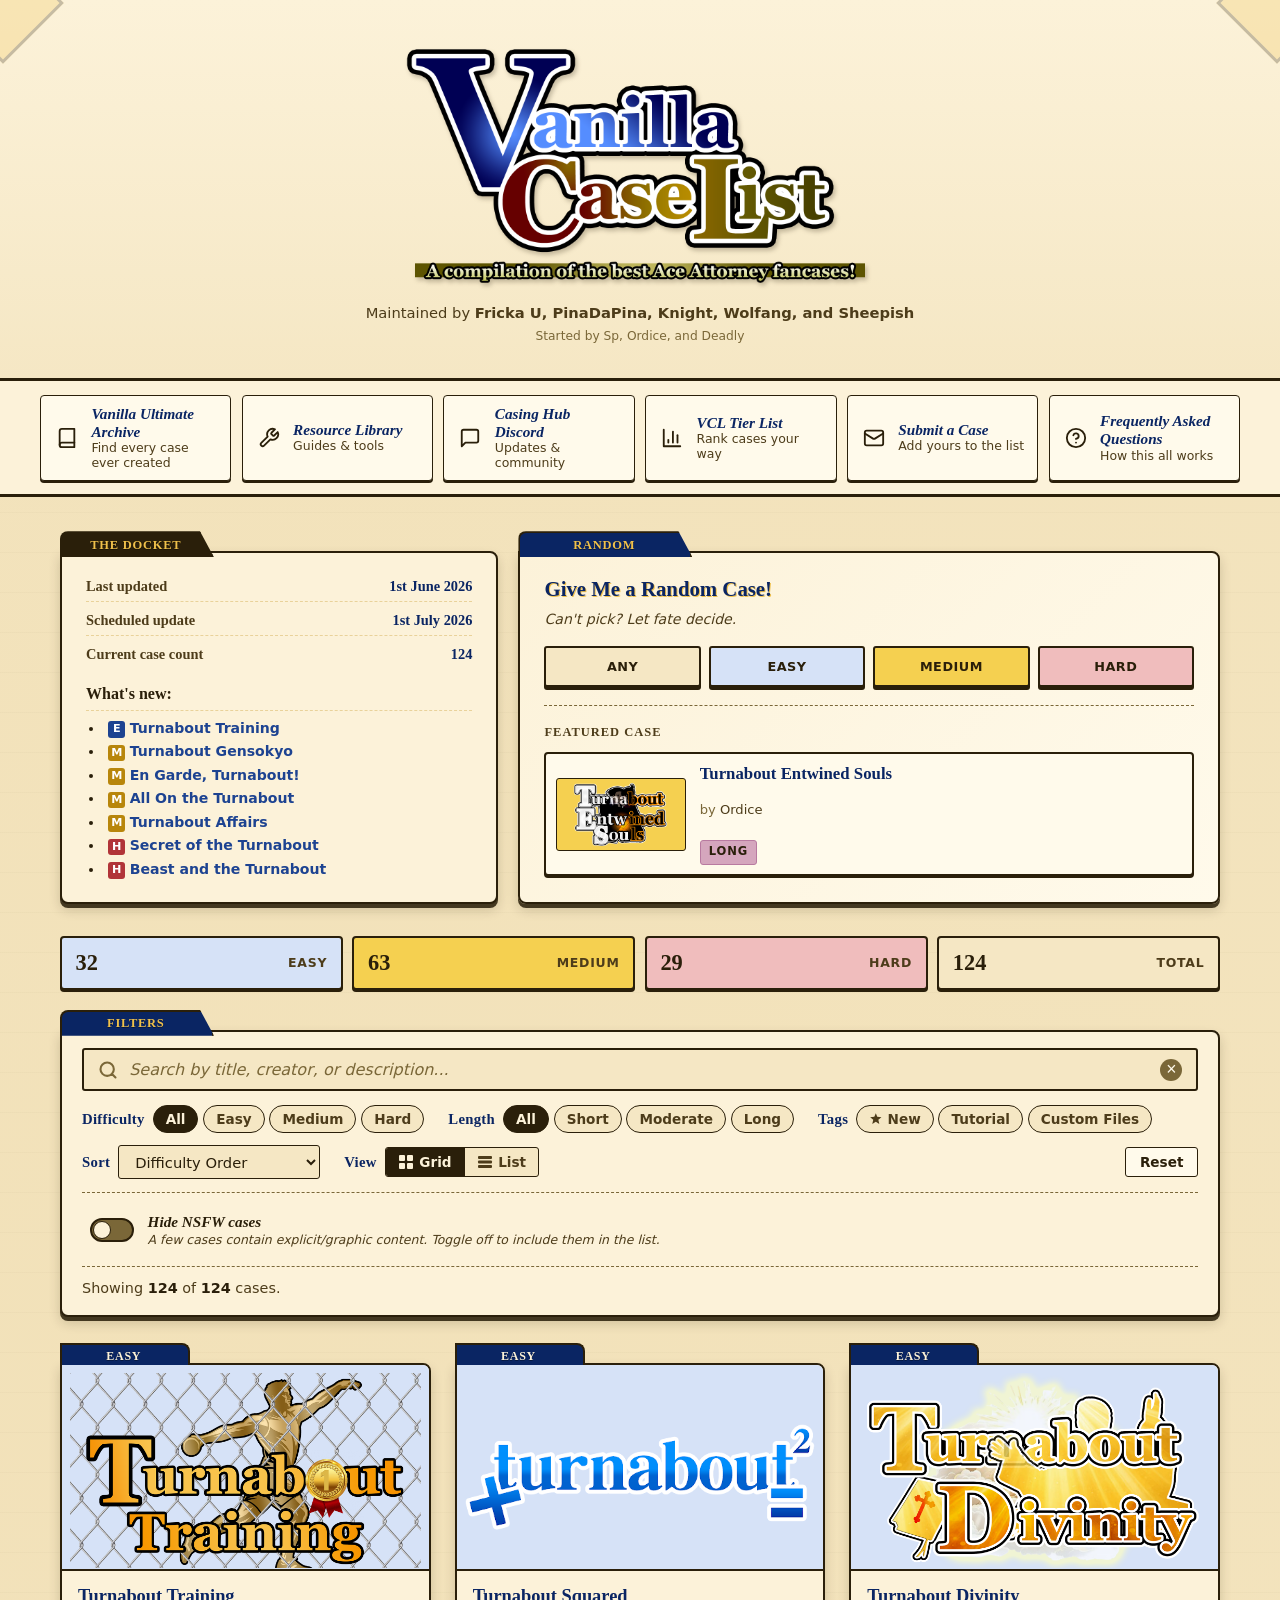
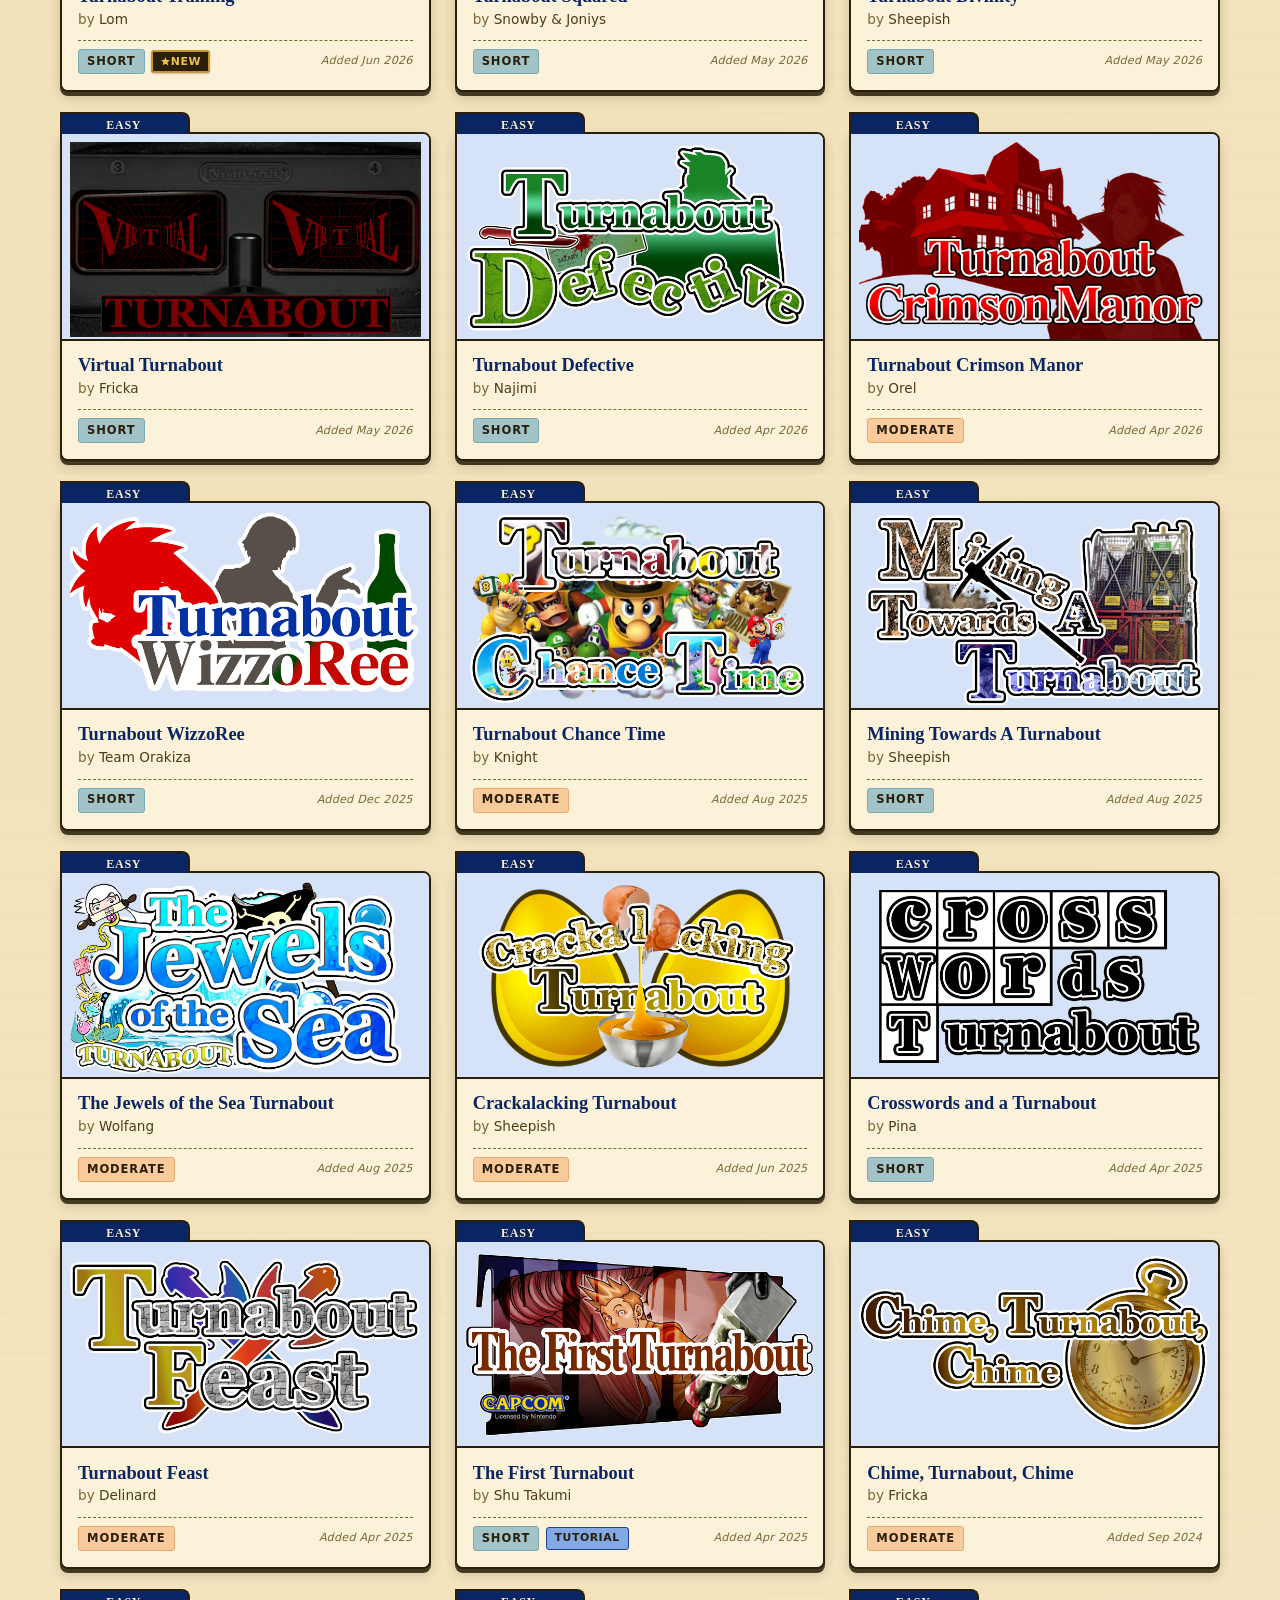
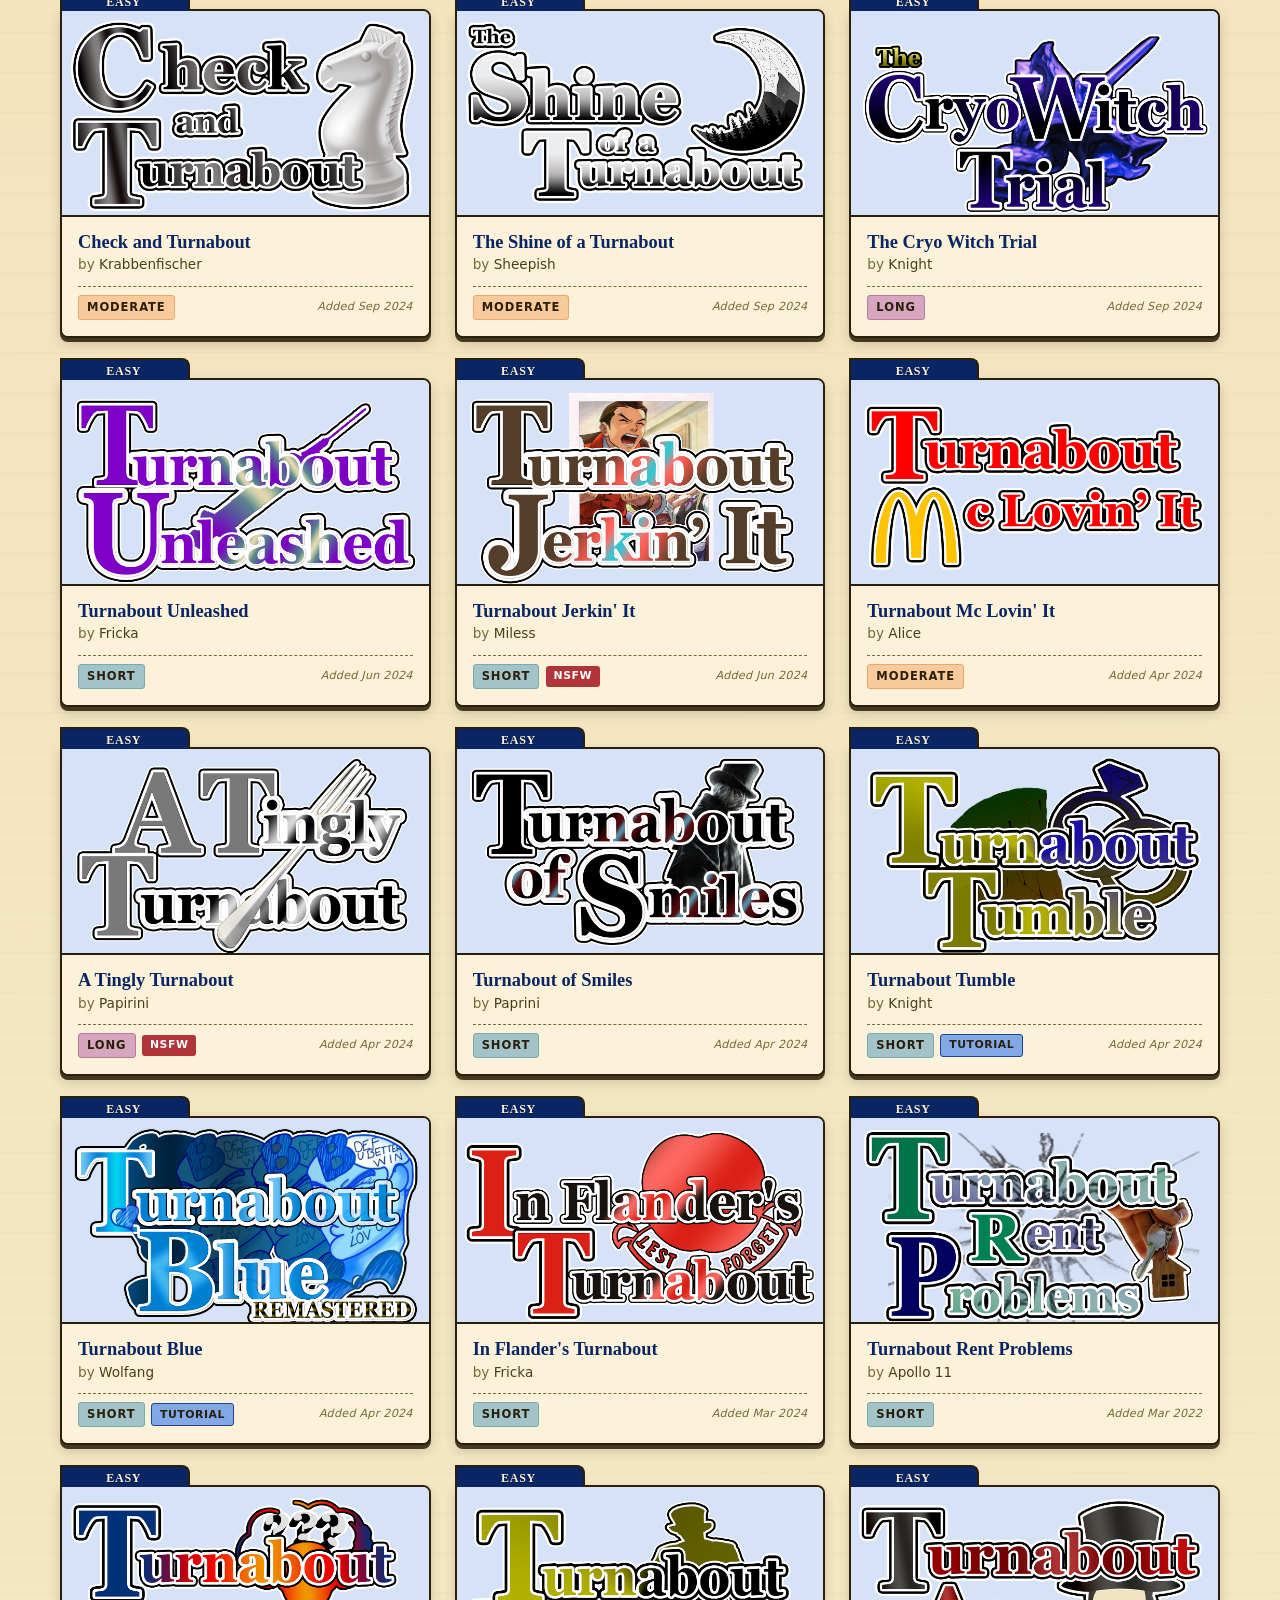
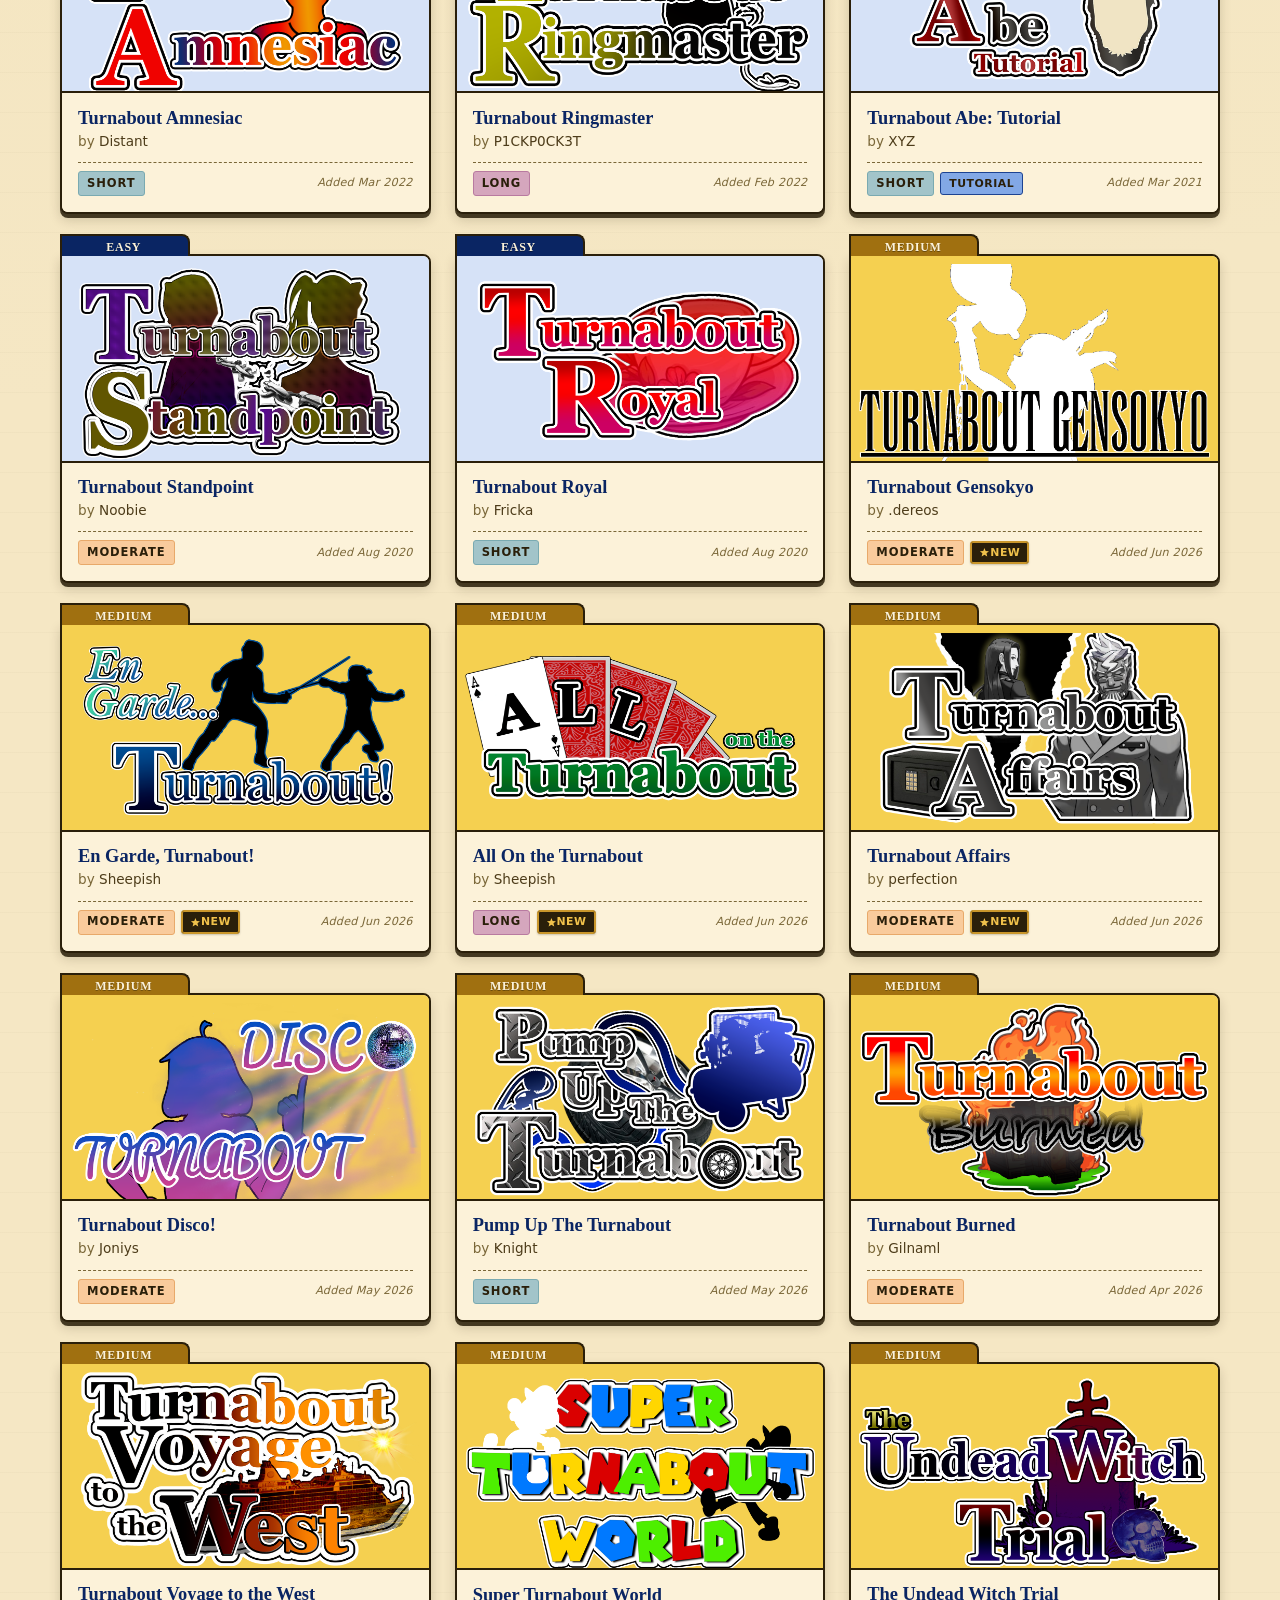
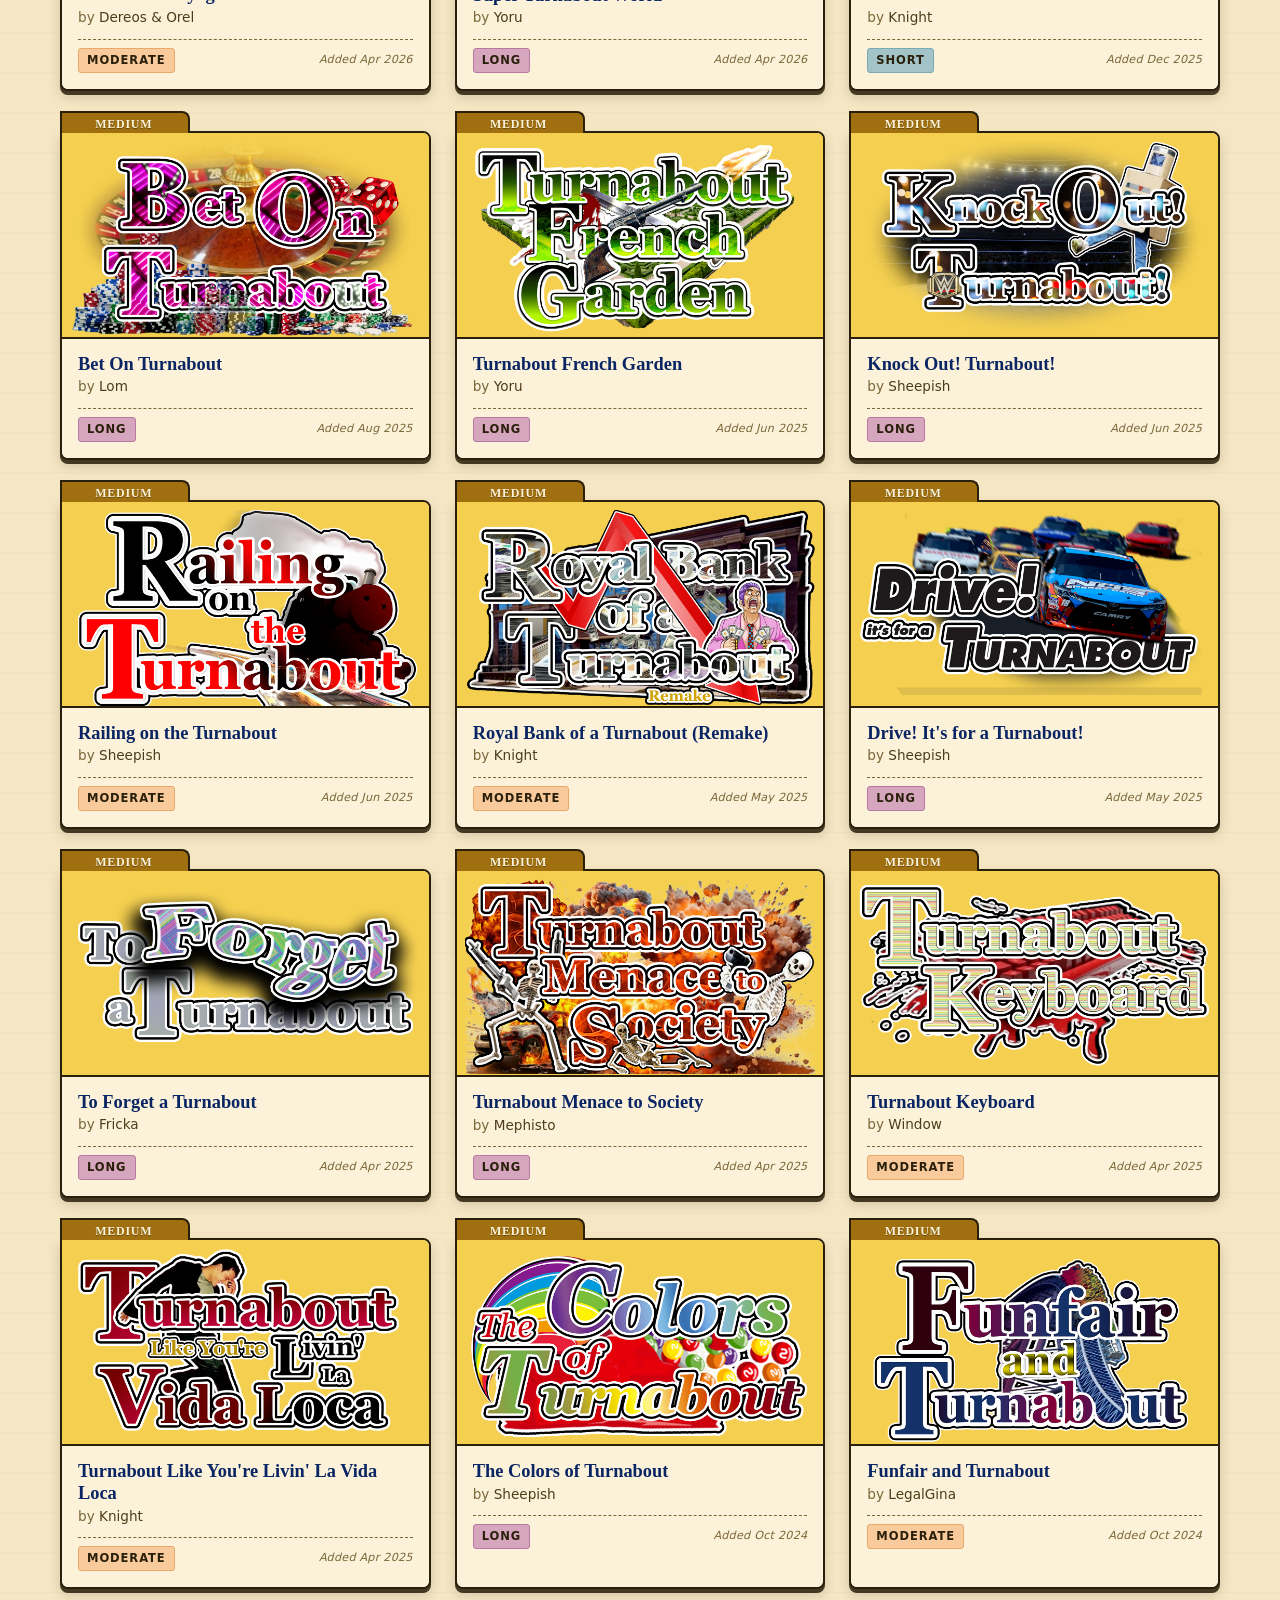
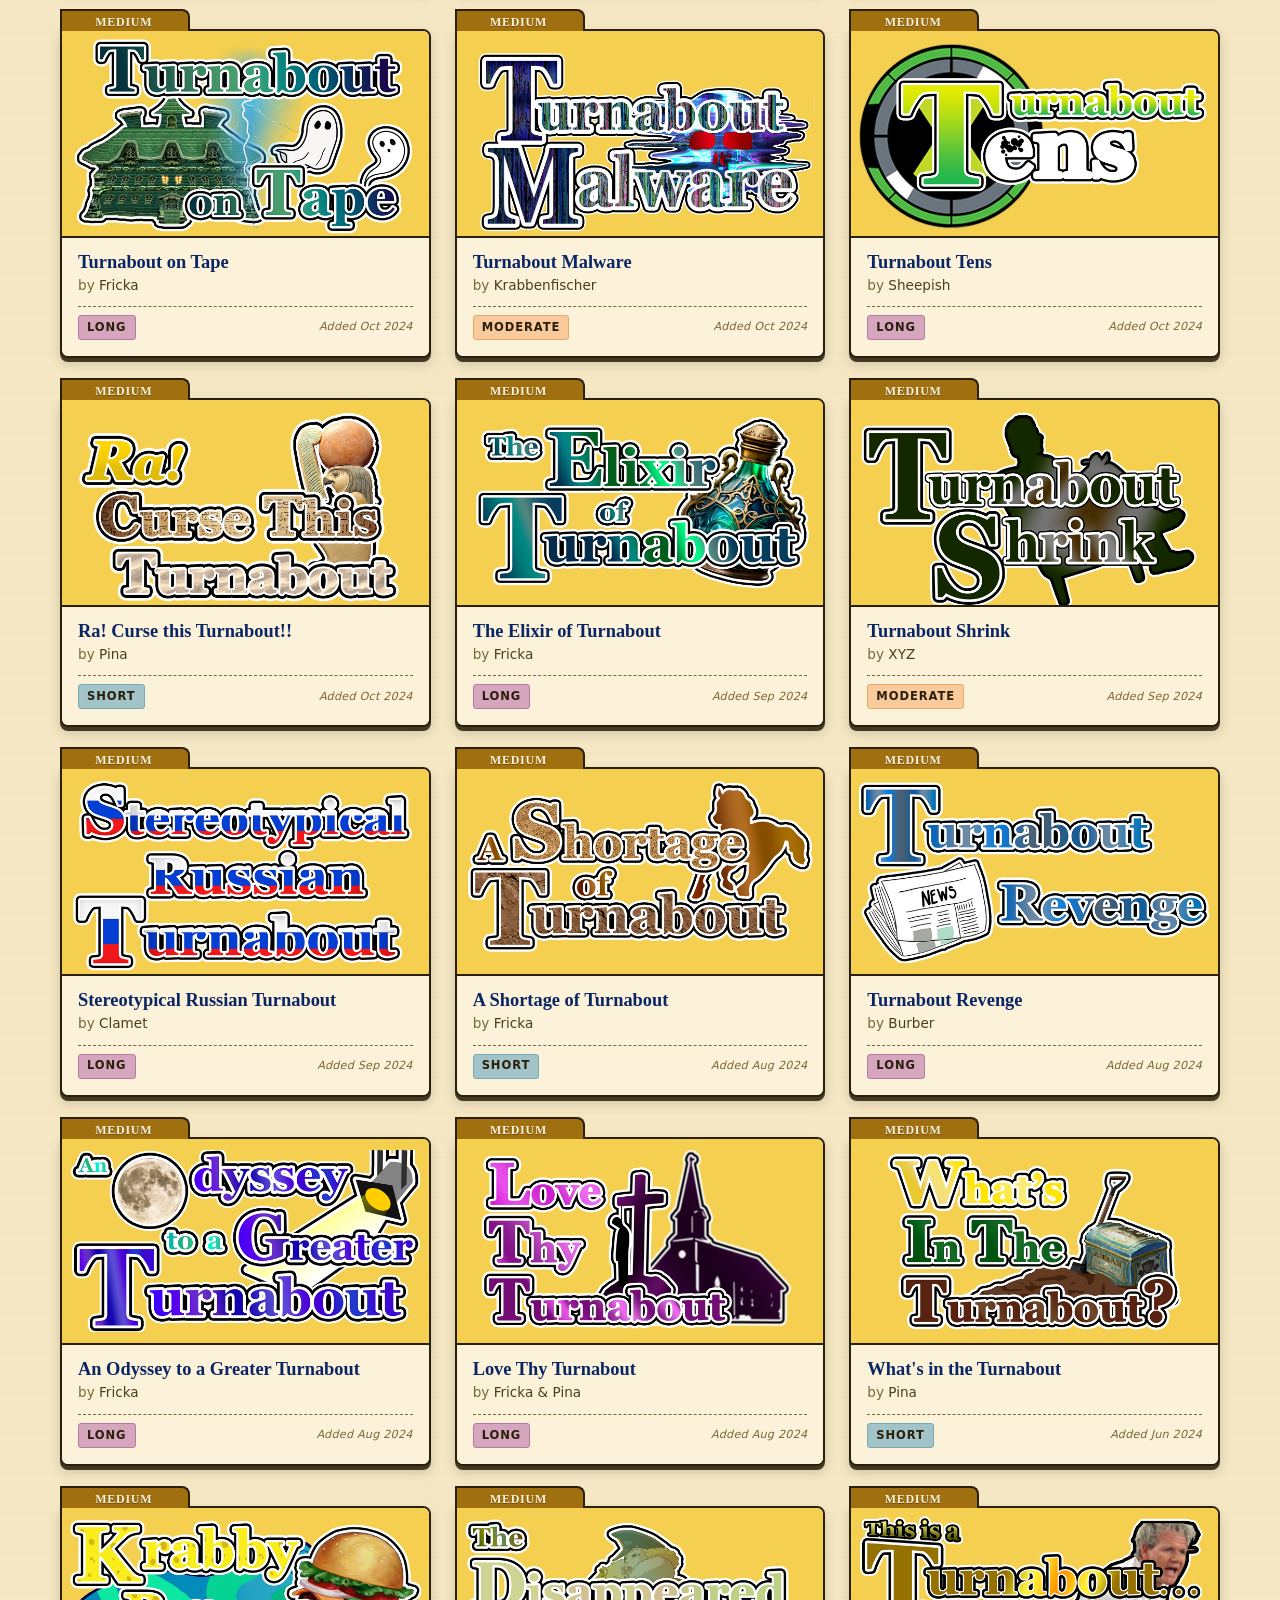
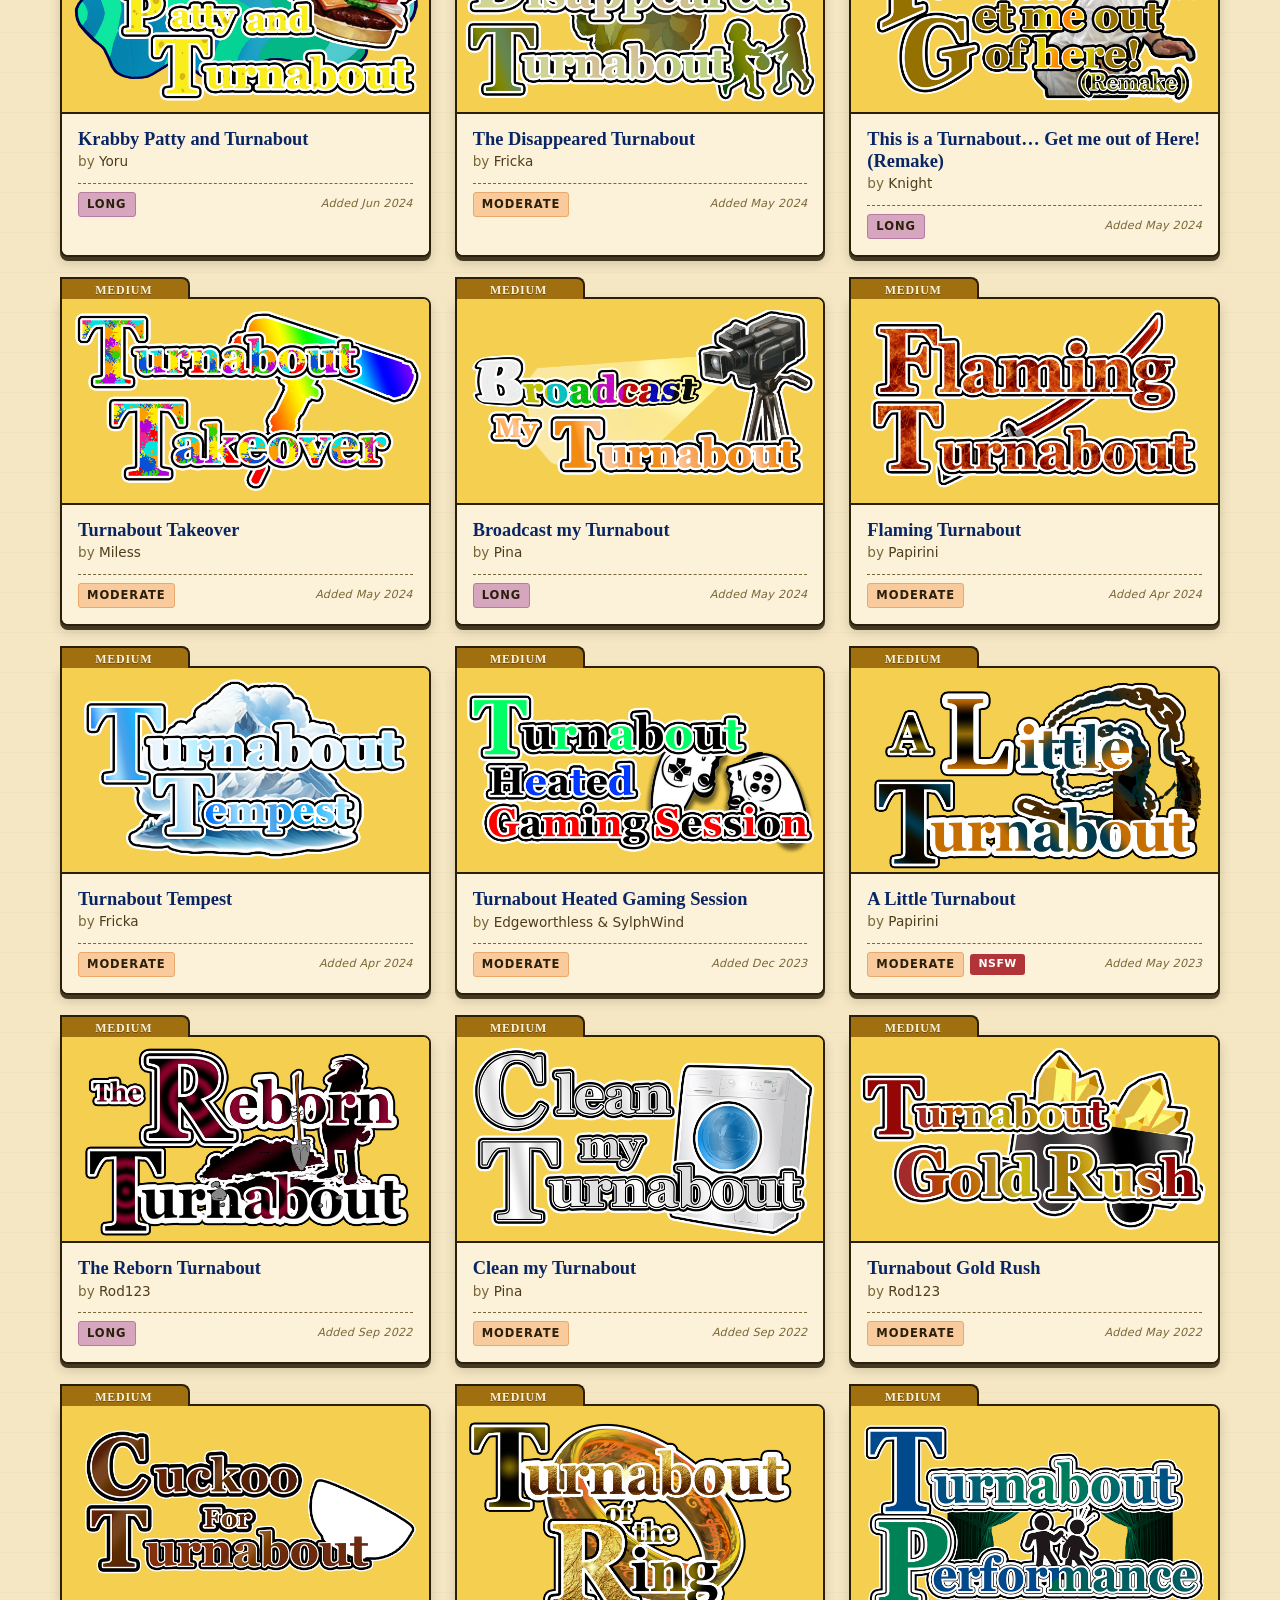
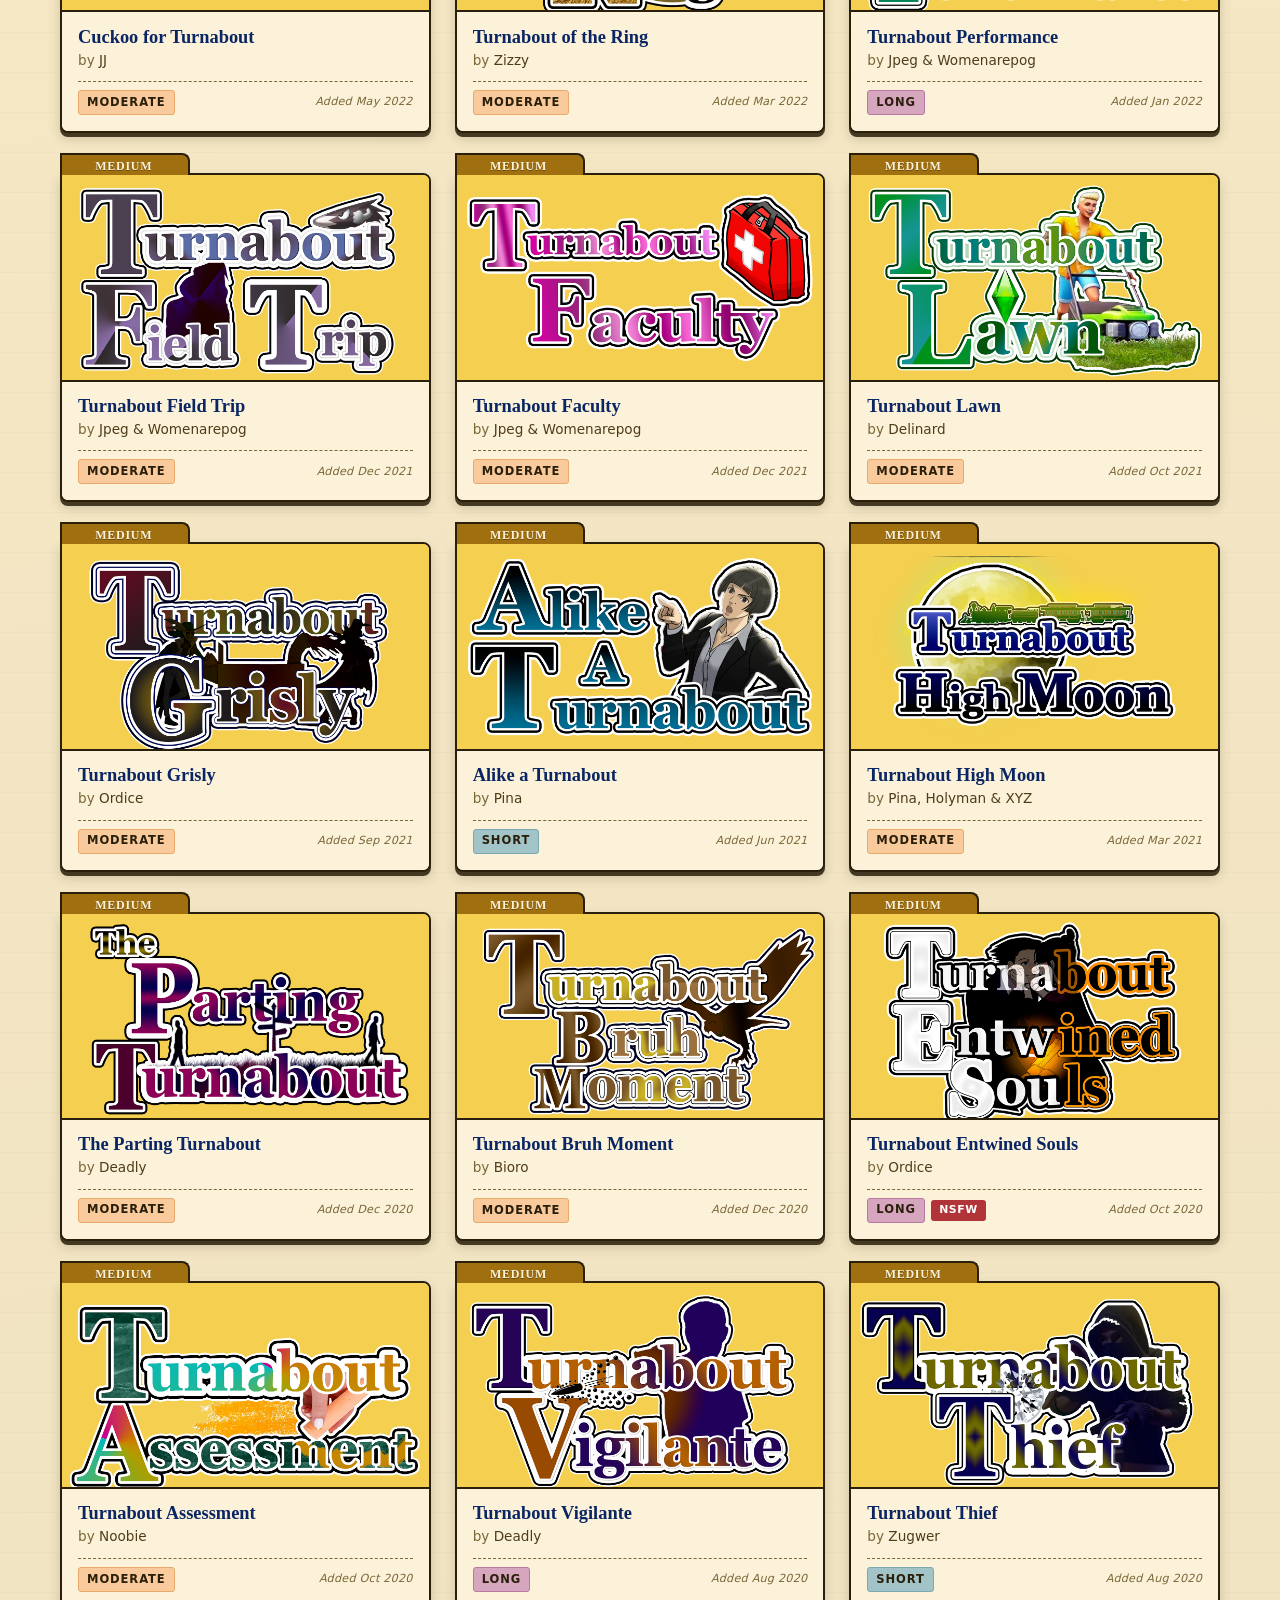
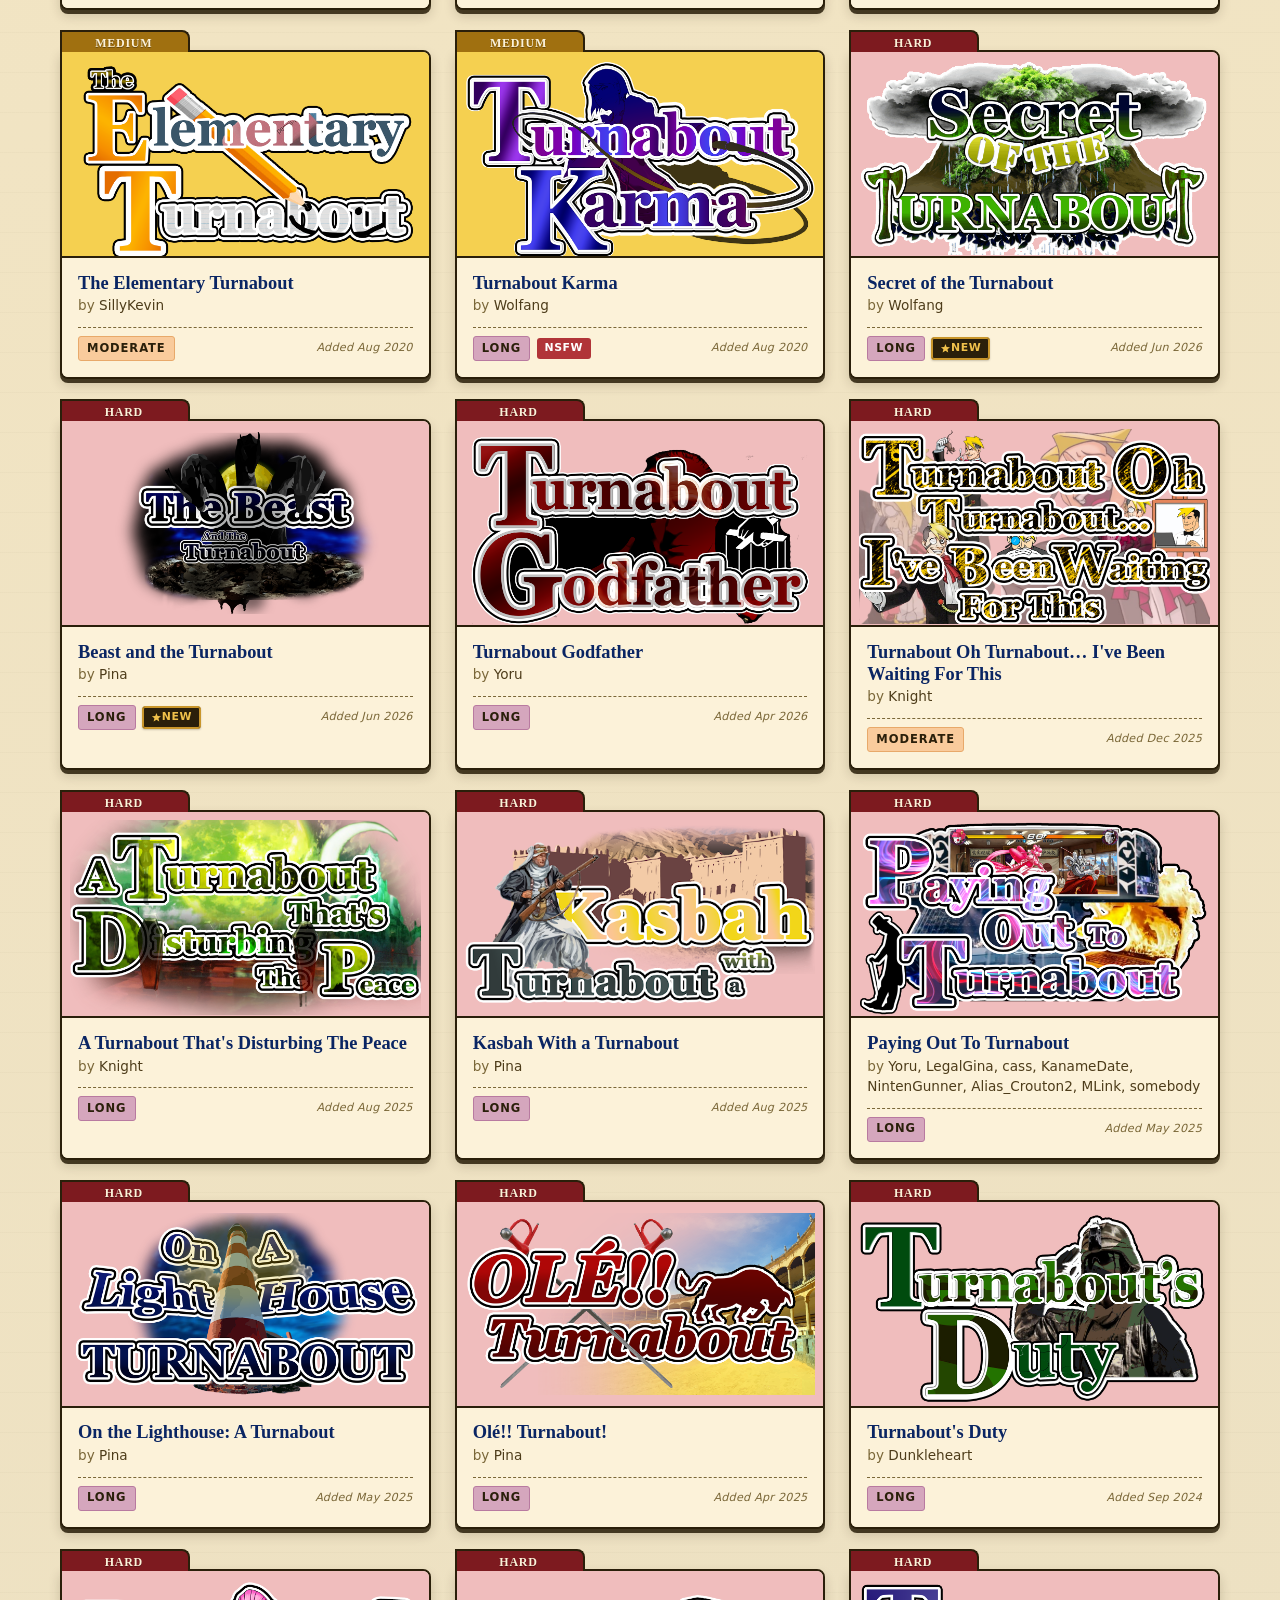
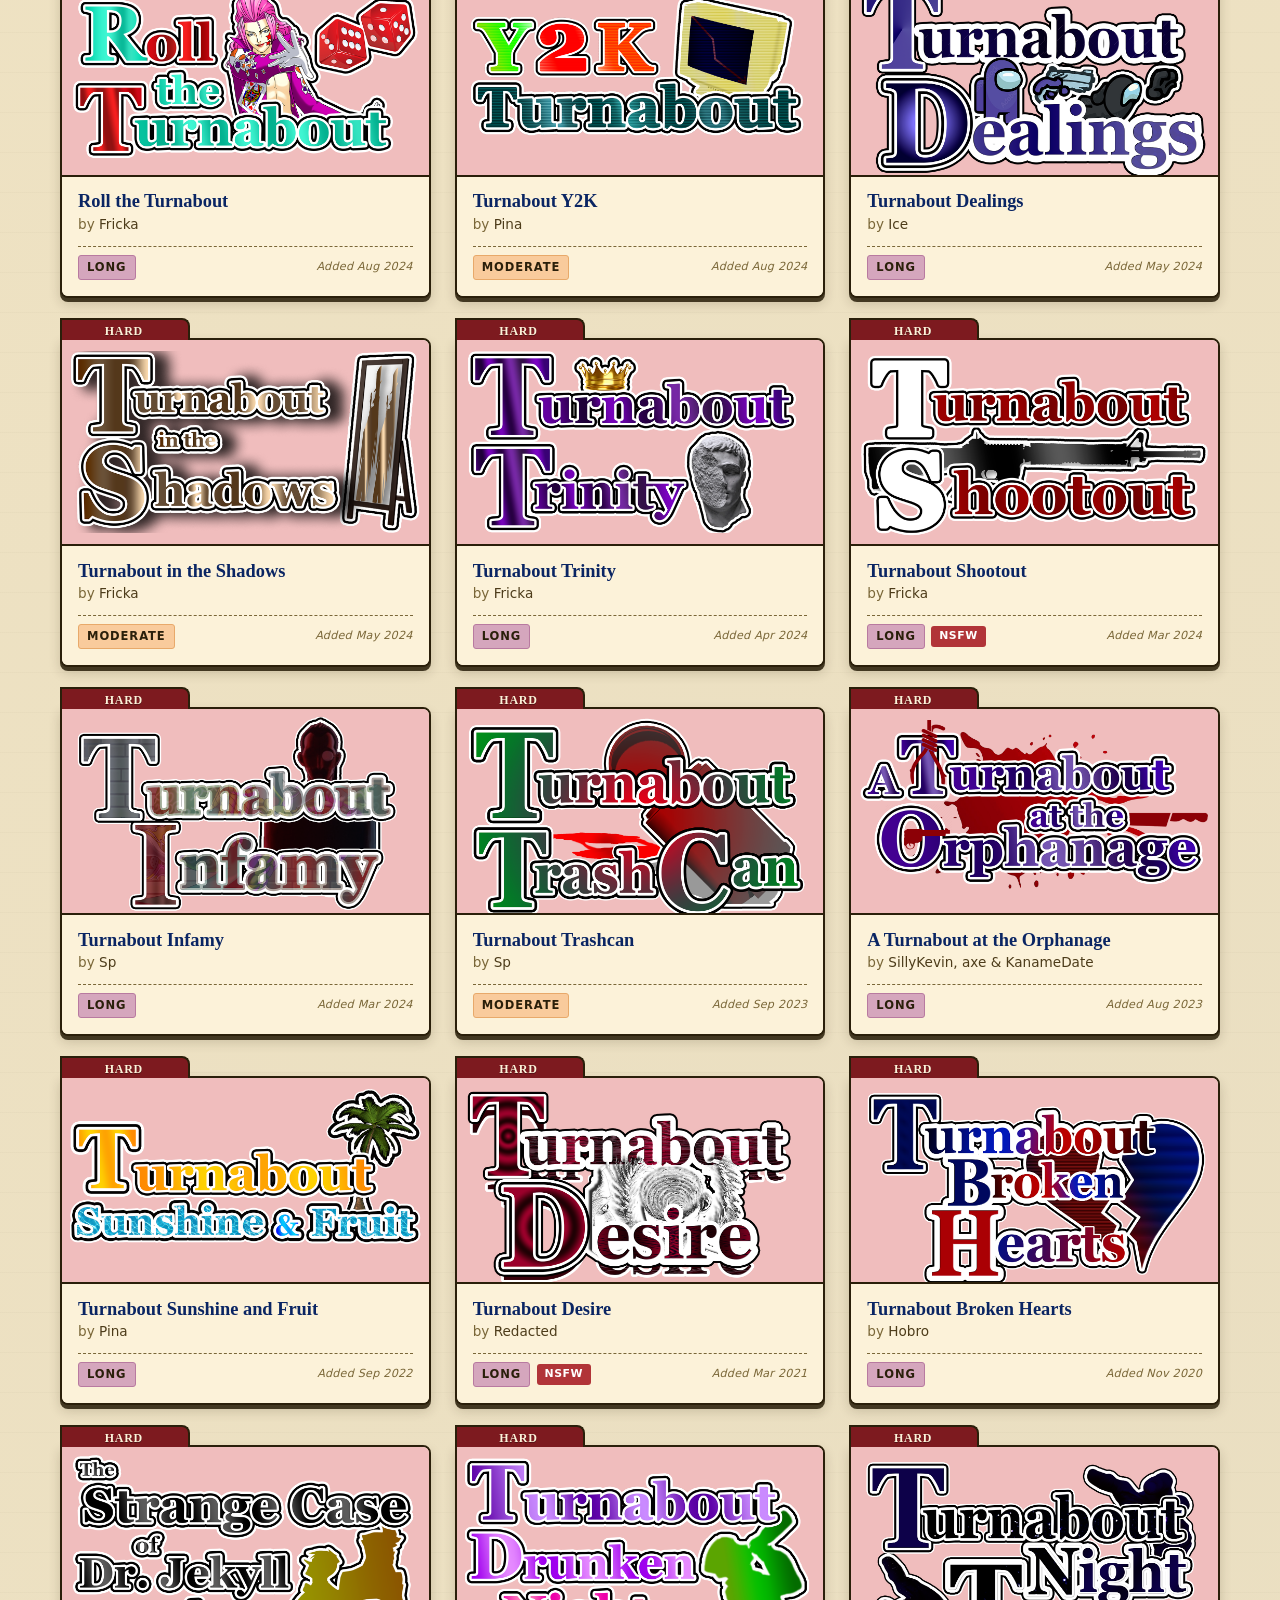
==== index.html @ e3fad394 "Custom files is not an visible tag anymore" ====
<!DOCTYPE html>
<html lang="en">

<head>
  <meta charset="UTF-8" />
  <meta name="viewport" content="width=device-width, initial-scale=1.0" />
  <title>Vanilla Case List</title>
  <meta name="description"
    content="The best Ace Attorney fan cases — for roleplay on Attorney Online, objection.lol, and beyond." />

  <!-- Favicons -->
  <link rel="icon" href="favicon.ico" sizes="any" />
  <link rel="icon" type="image/png" sizes="32x32" href="images/favicon-32.png" />
  <link rel="icon" type="image/png" sizes="16x16" href="images/favicon-16.png" />
  <link rel="apple-touch-icon" sizes="180x180" href="images/favicon-180.png" />

  <!-- Open Graph (Discord, Facebook, etc.)
       NOTE: og:image and twitter:image should be ABSOLUTE URLs for embeds to
       work. Once the site is live, replace the two image paths below with the
       full URL, e.g. https://your-username.github.io/vanilla-case-list/images/vcl-logo.png
       See GITHUB_PAGES_SETUP.md for details. -->
  <meta property="og:type" content="website" />
  <meta property="og:title" content="Vanilla Case List" />
  <meta property="og:description"
    content="The best Ace Attorney fan cases — for roleplay on Attorney Online, objection.lol, and beyond." />
  <meta property="og:image" content="https://lublurrr.github.io/Vanilla-Case-List/images/vcl-logo.png" />
  <meta property="og:image:alt" content="Vanilla Case List logo" />

  <!-- Twitter Card -->
  <meta name="twitter:card" content="summary_large_image" />
  <meta name="twitter:title" content="Vanilla Case List" />
  <meta name="twitter:description"
    content="The best Ace Attorney fan cases — for roleplay on Attorney Online, objection.lol, and beyond." />
  <meta name="twitter:image" content="https://lublurrr.github.io/Vanilla-Case-List/images/vcl-logo.png" />

  <!-- Embed accent colour (the deep navy from the logo's "V") -->
  <meta name="theme-color" content="#0a2563" />

  <link rel="stylesheet" href="styles.css" />
</head>

<body>
  <header class="site-header">
    <div class="header-inner">
      <h1 class="site-title">
        <img class="site-logo" src="images/vcl-logo.png"
          alt="Vanilla Case List — A compilation of the best Vanilla cases!" />
      </h1>
      <p class="site-credits">
        Maintained by <strong>Fricka U, PinaDaPina, Knight, Wolfang, and Sheepish</strong><br>
        <small>Started by Sp, Ordice, and Deadly</small>
      </p>
    </div>
  </header>

  <!-- Resource link strip -->
  <nav class="resources-nav" aria-label="Related resources">
    <div class="resources-inner">
      <a class="resource-link"
        href="https://docs.google.com/document/d/1qsdx5w8xxOmNuoyU0XQqZ9owFCZ5Xt2ihsLVP0tWqjw/edit?usp=sharing"
        target="_blank" rel="noopener noreferrer">
        <span class="resource-icon"><svg width="22" height="22" viewBox="0 0 24 24" fill="none" stroke="currentColor" stroke-width="2" stroke-linecap="round" stroke-linejoin="round" aria-hidden="true"><path d="M4 19.5A2.5 2.5 0 0 1 6.5 17H20"/><path d="M6.5 2H20v20H6.5A2.5 2.5 0 0 1 4 19.5v-15A2.5 2.5 0 0 1 6.5 2z"/></svg></span>
        <span class="resource-text"><strong>Vanilla Ultimate Archive</strong><span>Find every case ever
            created</span></span>
      </a>
      <a class="resource-link"
        href="https://docs.google.com/document/d/1XS_D2jgcGp_61gl2dnAozOop3shUC06HEPOT3iuaU-s/edit" target="_blank"
        rel="noopener noreferrer">
        <span class="resource-icon"><svg width="22" height="22" viewBox="0 0 24 24" fill="none" stroke="currentColor" stroke-width="2" stroke-linecap="round" stroke-linejoin="round" aria-hidden="true"><path d="M14.7 6.3a1 1 0 0 0 0 1.4l1.6 1.6a1 1 0 0 0 1.4 0l3.77-3.77a6 6 0 0 1-7.94 7.94l-6.91 6.91a2.12 2.12 0 0 1-3-3l6.91-6.91a6 6 0 0 1 7.94-7.94l-3.76 3.76z"/></svg></span>
        <span class="resource-text"><strong>Resource Library</strong><span>Guides &amp; tools</span></span>
      </a>
      <a class="resource-link" href="https://discord.gg/5VwA7zTpvv" target="_blank" rel="noopener noreferrer">
        <span class="resource-icon"><svg width="22" height="22" viewBox="0 0 24 24" fill="none" stroke="currentColor" stroke-width="2" stroke-linecap="round" stroke-linejoin="round" aria-hidden="true"><path d="M21 15a2 2 0 0 1-2 2H7l-4 4V5a2 2 0 0 1 2-2h14a2 2 0 0 1 2 2z"/></svg></span>
        <span class="resource-text"><strong>Casing Hub Discord</strong><span>Updates &amp; community</span></span>
      </a>
      <a class="resource-link" href="https://tiermaker.com/create/vanilla-case-list-logos-17506473" target="_blank"
        rel="noopener noreferrer">
        <span class="resource-icon"><svg width="22" height="22" viewBox="0 0 24 24" fill="none" stroke="currentColor" stroke-width="2" stroke-linecap="round" stroke-linejoin="round" aria-hidden="true"><path d="M3 3v18h18"/><path d="M18 17V9"/><path d="M13 17V5"/><path d="M8 17v-3"/></svg></span>
        <span class="resource-text"><strong>VCL Tier List</strong><span>Rank cases your way</span></span>
      </a>
      <a class="resource-link resource-submit"
        href="https://docs.google.com/forms/d/e/1FAIpQLSevKI9XmbUKZlO_xm3kX7hg1PfYXNavnLzc1dCu0XNt3ndtEg/viewform?usp=sf_link"
        target="_blank" rel="noopener noreferrer">
        <span class="resource-icon"><svg width="22" height="22" viewBox="0 0 24 24" fill="none" stroke="currentColor" stroke-width="2" stroke-linecap="round" stroke-linejoin="round" aria-hidden="true"><rect width="20" height="16" x="2" y="4" rx="2"/><path d="m22 7-8.97 5.7a1.94 1.94 0 0 1-2.06 0L2 7"/></svg></span>
        <span class="resource-text"><strong>Submit a Case</strong><span>Add yours to the list</span></span>
      </a>
      <button class="resource-link resource-faq-toggle" type="button" id="faq-toggle" aria-expanded="false"
        aria-controls="faq-section">
        <span class="resource-icon"><svg width="22" height="22" viewBox="0 0 24 24" fill="none" stroke="currentColor" stroke-width="2" stroke-linecap="round" stroke-linejoin="round" aria-hidden="true"><circle cx="12" cy="12" r="10"/><path d="M9.09 9a3 3 0 0 1 5.83 1c0 2-3 3-3 3"/><path d="M12 17h.01"/></svg></span>
        <span class="resource-text"><strong>Frequently Asked Questions</strong><span>How this all works</span></span>
      </button>
    </div>
  </nav>

  <main>
    <!-- FAQ: hidden by default, toggled via the FAQ button in resources-nav -->
    <section class="faq-section" id="faq-section" hidden aria-label="Frequently asked questions">
      <div class="faq-inner">
        <p class="faq-intro">Everything you need to know about how the case list website works.</p>

        <details class="faq-item">
          <summary>How can I get my case added?</summary>
          <p>Use the form here: <a
              href="https://docs.google.com/forms/d/e/1FAIpQLSevKI9XmbUKZlO_xm3kX7hg1PfYXNavnLzc1dCu0XNt3ndtEg/viewform?usp=sf_link"
              target="_blank" rel="noopener noreferrer">submission form</a>.</p>
        </details>

        <details class="faq-item">
          <summary>What are the requirements for a case to be added?</summary>
          <p>It must be a fully-functional, complete case.
          <p>
          <p>This means a case that is not a Work in Progress, or a case with known plot-holes etc that can ruin the
            gameplay. </p>
          <p>It also should have a functional witness document that can be easily used by a witness. This means it
            should include appropriate notes. A clear path the case must go on should be made known to the witness.</p>
          <p>Requests are allowed but primarily for smaller details. Requests that are illogical in the context of the
            case are not. Requests required for truth should also be hinted towards in a testimony or by the court
            record.</p>
          <p>Finally, make sure that your plot is at least logical and can be reasonably figured out by a person.</p>
        </details>

        <details class="faq-item">
          <summary>How do I select a case to play?</summary>
          <p>Click the case logo on the card, it'll open the case document. On mobile, the cards are a bit smaller but
            the link works the same way.</p>
        </details>

        <details class="faq-item">
          <summary>How do I change the way cases are organised?</summary>
          <p>Use the <strong>Sort</strong> dropdown above the grid. You can sort by:</p>
          <ul>
            <li><strong>Difficulty Order</strong>: the original case list's format</li>
            <li><strong>Length Order</strong>: Short, Moderate, Long</li>
            <li><strong>Alphabetical</strong>: A→Z or Z→A</li>
            <li><strong>Newest First</strong>: newest cases at the top</li>
          </ul>
          <p>You can also stack filters: e.g. show only Hard cases tagged "Custom Files".</p>
        </details>

        <details class="faq-item">
          <summary>I had an issue with a case on the list, how can I report it?</summary>
          <p>DM any issues to one of the editors on Discord: <strong>frickau</strong>, <strong>kfcgull</strong>, or
            <strong>pinadapina</strong>.
          </p>
        </details>

        <details class="faq-item">
          <summary>How can I get a case removed from the list?</summary>
          <p>For any reason, contact the editors on Discord: <strong>frickau</strong>, <strong>kfcgull</strong>, or
            <strong>pinadapina</strong>.
          </p>
        </details>

        <details class="faq-item">
          <summary>How long after submission until my case is added?</summary>
          <p>The goal is to add new cases monthly at the start of each month, but schedules can shift due to other
            circumstances.</p>
          <p>Your case will be tested by an editor, either by joining a run or supervising one (this run cannot involve
            the CM).</p>
          <p>You'll then be contacted via Discord with the approval/denial. If denied, a valid reason will be provided
            to help you improve the case.</p>
        </details>

        <details class="faq-item">
          <summary>How frequently is the list updated?</summary>
          <p>The aim is monthly updates on the first of every month at midnight GMT/BST (depending on Daylight Savings).
          </p>
        </details>

        <details class="faq-item">
          <summary>Can I submit Non-Vanilla?</summary>
          <p><strong>Yes</strong>, non-vanilla cases can be submitted. A Google Drive link with the required files for
            non-vanilla characters will be embedded in the <strong>Custom Files</strong> tag on the case card.</p>
        </details>

        <details class="faq-item">
          <summary>Are the Google Drive links safe to download?</summary>
          <p><strong>Yes</strong>, the editors made the Drive links themselves and they're 100% trusted. If you need
            help with ini-swapping or setting up the files, the <a
              href="https://docs.google.com/document/d/1XS_D2jgcGp_61gl2dnAozOop3shUC06HEPOT3iuaU-s/edit"
              target="_blank" rel="noopener noreferrer">Resource Library</a> has guides.</p>
        </details>

        <details class="faq-item">
          <summary>What do the tags mean?</summary>
          <p>Each case has tags in its description giving extra context:</p>
          <ul>
            <li><strong>Difficulty</strong> - approximate challenge for the defence: Easy, Medium, or Hard.</li>
            <li><strong>Length</strong> - average duration: Short (&lt;3 hours), Moderate (3–5 hours), Long (5+ hours).
            </li>
            <li><strong><svg width="1em" height="1em" viewBox="0 0 24 24" fill="currentColor" aria-hidden="true" style="vertical-align:-0.15em"><path d="M12 2 L14.6 8.6 L22 9.2 L16.5 13.9 L18.2 21 L12 17.3 L5.8 21 L7.5 13.9 L2 9.2 L9.4 8.6 Z"/></svg> NEW</strong> - recently added in the latest update.</li>
            <li><strong>Tutorial Case</strong> - recommended for starters in the Easy category.</li>
            <li><strong>NSFW</strong> - explicit sexual and/or graphic content. Toggle "Hide NSFW cases" in the filter
              row to remove these from the list.</li>
            <li><strong>Custom Files</strong> - needs additional asset files; click the button in the card pop-up to download them.</li>
          </ul>
        </details>

        <details class="faq-item">
          <summary>Why is [X] case missing?</summary>
          <p>Cases are reviewed for playability. If a case doesn't meet the conditions outlined above, it's likely been
            removed or denied.</p>
          <p>For more in-depth info on why a case got removed/denied, contact the editors on Discord
            (<strong>frickau</strong>, <strong>kfcgull</strong>, <strong>pinadapina</strong>).</p>
        </details>

        <details class="faq-item">
          <summary>How can I get a logo for my case?</summary>
          <p>Logos are made for every approved VCL case. If you'd like to use the logo for your own case page, ask an
            editor for permission and credit them on the case.</p>
          <p>Logos generally aren't created for cases that aren't going on VCL, they take time to make.</p>
          <p>Logos are made by <strong>Wolfang</strong> (Discord: luwolfang), <strong>Fricka</strong>,
            <strong>Pina</strong>, and <strong>Knight</strong>. Don't use them without permission.
          </p>
        </details>

        <details class="faq-item">
          <summary>Can I change the logo for my case?</summary>
          <p>If you don't like the provided logo, or have a different idea, DM an editor on Discord and they'll try to
            help suit the design to your needs. If you want to make your own, they can offer guidance on that too (no
            guarantees).</p>
        </details>

        <details class="faq-item">
          <summary>What constitutes a case being NSFW?</summary>
          <p>A case depicting murder is far from enough to be NSFW (that's what Ace Attorney is built on). NSFW means
            more overt and gruesome depictions: gore images, evidence with technical/violent imagery that may unsettle
            some viewers.</p>
          <p>NSFW also includes nudity or sexual themes that aren't appropriate for minors. A case can touch on these
            themes (and sensitive topics like suicide) as long as it isn't overly explicit.</p>
        </details>

        <details class="faq-item">
          <summary>How do I make a case?</summary>
          <p>Everyone has their own approach, but Fricka has written a guide that can help and provide advice on
            supporting VCL. <a
              href="https://docs.google.com/document/d/1WRAzGB8P_5c5U5r9fA5WSmofkKHAedZardhwn7dbIu4/edit?tab=t.0"
              target="_blank" rel="noopener noreferrer">Find the guide here</a>.</p>
        </details>

        <p class="faq-footer-note">Have a different question? Reach an editor on Discord: <strong>frickau</strong>,
          <strong>kfcgull</strong>, or <strong>pinadapina</strong>.
        </p>
      </div>
    </section>

    <!-- Random + Docket-Info + Stats Panel -->
    <section class="random-panel">
      <div class="docket-info-card" data-tab-label="The Docket" id="docket-info">
        <div class="docket-rows">
          <div class="docket-row">
            <span class="docket-label">Last updated</span>
            <span class="docket-value" id="info-last-updated">—</span>
          </div>
          <div class="docket-row">
            <span class="docket-label">Scheduled update</span>
            <span class="docket-value" id="info-scheduled">—</span>
          </div>
          <div class="docket-row">
            <span class="docket-label">Current case count</span>
            <span class="docket-value" id="info-count">—</span>
          </div>
        </div>
        <div class="docket-whats-new">
          <h4 class="docket-subhead">What's new:</h4>
          <ul id="info-whats-new" class="whats-new-list"></ul>
        </div>
      </div>
      <div class="random-card" data-tab-label="Random">
        <div class="random-card-body">
          <h2>Give Me a Random Case!</h2>
          <p class="random-sub">Can't pick? Let fate decide.</p>
          <div class="random-buttons">
            <button class="btn-random btn-any" data-difficulty="any">Any</button>
            <button class="btn-random btn-easy" data-difficulty="easy">Easy</button>
            <button class="btn-random btn-medium" data-difficulty="medium">Medium</button>
            <button class="btn-random btn-hard" data-difficulty="hard">Hard</button>
          </div>
        </div>
        <!-- Featured case fills the empty space below the buttons -->
        <div class="featured-case" id="featured-case">
          <span class="featured-label">Featured Case</span>
          <!-- Filled by app.js renderFeatured() -->
        </div>
      </div>
    </section>

    <!-- Stats summary as its own narrow row -->
    <section class="stats-strip">
      <div class="stat-pill stat-easy"><span class="stat-num" id="stat-easy">—</span> <span
          class="stat-label">Easy</span></div>
      <div class="stat-pill stat-medium"><span class="stat-num" id="stat-medium">—</span> <span
          class="stat-label">Medium</span></div>
      <div class="stat-pill stat-hard"><span class="stat-num" id="stat-hard">—</span> <span
          class="stat-label">Hard</span></div>
      <div class="stat-pill stat-total"><span class="stat-num" id="stat-total">—</span> <span
          class="stat-label">Total</span></div>
    </section>

    <!-- Filter Toolbar -->
    <section class="toolbar">
      <div class="toolbar-row toolbar-search">
        <label class="search-wrap">
          <svg class="search-icon" viewBox="0 0 24 24" width="20" height="20" aria-hidden="true">
            <path fill="none" stroke="currentColor" stroke-width="2.5" stroke-linecap="round"
              d="M11 19a8 8 0 1 1 0-16 8 8 0 0 1 0 16zm5.5-2.5L21 21" />
          </svg>
          <input type="search" id="search" placeholder="Search by title, creator, or description..."
            autocomplete="off" />
          <button type="button" id="search-clear" class="search-clear" aria-label="Clear search" hidden>×</button>
        </label>
      </div>

      <div class="toolbar-row toolbar-filters">
        <div class="filter-group">
          <span class="filter-label">Difficulty</span>
          <div class="chips" data-filter="difficulty">
            <button class="chip chip-all is-active" data-value="all">All</button>
            <button class="chip chip-easy" data-value="easy">Easy</button>
            <button class="chip chip-medium" data-value="medium">Medium</button>
            <button class="chip chip-hard" data-value="hard">Hard</button>
          </div>
        </div>

        <div class="filter-group">
          <span class="filter-label">Length</span>
          <div class="chips" data-filter="length">
            <button class="chip is-active" data-value="all">All</button>
            <button class="chip chip-length-short" data-value="Short">Short</button>
            <button class="chip chip-length-moderate" data-value="Moderate">Moderate</button>
            <button class="chip chip-length-long" data-value="Long">Long</button>
          </div>
        </div>

        <div class="filter-group">
          <span class="filter-label">Tags</span>
          <div class="chips" data-filter="tags">
            <button class="chip chip-tag-new" data-value="NEW"><svg width="1em" height="1em" viewBox="0 0 24 24" fill="currentColor" aria-hidden="true" style="vertical-align:-0.15em"><path d="M12 2 L14.6 8.6 L22 9.2 L16.5 13.9 L18.2 21 L12 17.3 L5.8 21 L7.5 13.9 L2 9.2 L9.4 8.6 Z"/></svg> New</button>
            <button class="chip chip-tag-tutorial" data-value="Tutorial Case">Tutorial</button>
            <button class="chip chip-tag-custom" data-value="CUSTOM FILES">Custom Files</button>
          </div>
        </div>

        <div class="filter-group filter-sort">
          <span class="filter-label">Sort</span>
          <select id="sort">
            <option value="default">Difficulty Order</option>
            <option value="length">Length Order</option>
            <option value="alpha">Alphabetical (A–Z)</option>
            <option value="alpha-desc">Alphabetical (Z–A)</option>
            <option value="newest">Most Recently Added</option>
          </select>
        </div>

        <div class="filter-group filter-view">
          <span class="filter-label">View</span>
          <div class="view-toggle" role="group" aria-label="View mode">
            <button type="button" class="view-btn is-active" data-view="grid" aria-pressed="true" title="Grid view">
              <svg viewBox="0 0 16 16" width="16" height="16" aria-hidden="true">
                <rect x="1" y="1" width="6" height="6" rx="1" fill="currentColor" />
                <rect x="9" y="1" width="6" height="6" rx="1" fill="currentColor" />
                <rect x="1" y="9" width="6" height="6" rx="1" fill="currentColor" />
                <rect x="9" y="9" width="6" height="6" rx="1" fill="currentColor" />
              </svg>
              <span>Grid</span>
            </button>
            <button type="button" class="view-btn" data-view="list" aria-pressed="false"
              title="List view (like the original doc)">
              <svg viewBox="0 0 16 16" width="16" height="16" aria-hidden="true">
                <rect x="1" y="2" width="14" height="3" rx="1" fill="currentColor" />
                <rect x="1" y="6.5" width="14" height="3" rx="1" fill="currentColor" />
                <rect x="1" y="11" width="14" height="3" rx="1" fill="currentColor" />
              </svg>
              <span>List</span>
            </button>
          </div>
        </div>

        <button class="reset-btn" id="reset-filters" type="button">Reset</button>
      </div>

      <!-- NSFW gate: dedicated toggle so the polarity is unambiguous.
           Default ON = NSFW cases are hidden. Toggle OFF to show them. -->
      <div class="toolbar-row toolbar-nsfw">
        <label class="nsfw-toggle">
          <input type="checkbox" id="hide-nsfw" />
          <span class="nsfw-toggle-track" aria-hidden="true">
            <span class="nsfw-toggle-thumb"></span>
          </span>
          <span class="nsfw-toggle-text">
            <strong>Hide NSFW cases</strong>
            <span class="nsfw-toggle-hint">A few cases contain explicit/graphic content. Toggle off to include them in
              the list.</span>
          </span>
        </label>
      </div>

      <div class="results-count" id="results-count" aria-live="polite"></div>
    </section>

    <!-- Cases Grid -->
    <section class="cases-section">
      <div class="cases-grid" id="cases-grid"></div>
      <div class="empty-state" id="empty-state" hidden>
        <p class="empty-title">No cases match your filters.</p>
        <p class="empty-sub">Hold it! Try adjusting your search or hit reset.</p>
        <button class="reset-btn" type="button" onclick="document.getElementById('reset-filters').click()">Reset
          filters</button>
      </div>
    </section>
  </main>

  <footer class="site-footer">
    <p>The best Ace Attorney fan cases: for roleplay on Attorney Online, objection.lol, and beyond.</p>
    <p class="footer-small">Click any case to open its document. Cases courtesy of their respective creators.</p>
  </footer>

  <!-- Random Case Modal -->
  <div class="modal" id="random-modal" hidden role="dialog" aria-modal="true" aria-labelledby="random-modal-title">
    <div class="modal-backdrop" data-close></div>
    <div class="modal-body">
      <button class="modal-close" data-close aria-label="Close">×</button>
      <h2 id="random-modal-title" class="modal-title">Your Random Case</h2>
      <div id="random-result"></div>
      <div class="modal-actions">
        <button class="btn-random" id="random-again">Roll Again</button>
        <button class="btn-secondary" data-close>Close</button>
      </div>
    </div>
  </div>

  <!-- Case Detail Modal -->
  <div class="modal" id="case-modal" hidden role="dialog" aria-modal="true" aria-labelledby="case-modal-title">
    <div class="modal-backdrop" data-close></div>
    <div class="modal-body case-modal-body">
      <button class="modal-close" data-close aria-label="Close">×</button>
      <div id="case-modal-content"></div>
    </div>
  </div>

  <script src="app.js"></script>
</body>

</html>
---- styles.css ----
/* ==========================================================================
   Vanilla Case List — Ace Attorney inspired styling
   ========================================================================== */

:root {
  /* Ace Attorney palette: cream background, courtroom blues, prosecution reds, evidence greens */
  --cream: #f5e7c4;
  --cream-light: #fcf2d9;
  --cream-deep: #e9d29a;
  --paper: #fffaeb;

  --ink: #2a1f0a;
  --ink-soft: #4d3c1a;
  --ink-light: #7a6738;

  --blue: #1d4391;
  --blue-deep: #0a2563;
  --blue-light: #82a8e6;
  --blue-pale: #d6e2f7;

  --gold: #c9962b;
  --gold-light: #f0c14b;
  --red: #b13438;
  --red-deep: #7d1a1f;
  --green: #4f8a3d;
  --green-light: #b6dca5;
  --green-pale: #dff0d4;

  --easy: #1d4391;
  /* blue — defense */
  --easy-bg: #d6e2f7;
  --easy-strip: #1d4391;
  --easy-tile: #b6cef0;

  --medium: #b8860b;
  /* gold/yellow — deeper amber */
  --medium-bg: #f5d050;
  --medium-strip: #a07010;
  --medium-tile: #f0c830;

  --hard: #b13438;
  /* red — prosecution */
  --hard-bg: #f0bdbd;
  --hard-strip: #b13438;
  --hard-tile: #e8a8a8;

  --shadow-soft: 0 2px 6px rgba(42, 31, 10, 0.12);
  --shadow-card: 0 4px 0 rgba(42, 31, 10, 0.85), 0 6px 12px rgba(42, 31, 10, 0.18);
  --shadow-deep: 0 8px 0 rgba(42, 31, 10, 0.85), 0 14px 30px rgba(42, 31, 10, 0.22);

  --border-thick: 3px solid var(--ink);
  --border-medium: 2px solid var(--ink);
  --border-thin: 1px solid var(--ink);

  --font-display: 'Times New Roman', 'Bookman Old Style', Georgia, serif;
  --font-ui: 'Verdana', 'Geneva', 'DejaVu Sans', sans-serif;
  --font-mono: 'Courier New', monospace;
}

* {
  box-sizing: border-box;
}

html {
  scroll-behavior: smooth;
}

body {
  margin: 0;
  font-family: var(--font-ui);
  font-size: 15px;
  line-height: 1.5;
  color: var(--ink);
  background-color: var(--cream);
  /* Subtle paper texture */
  background-image:
    radial-gradient(circle at 12% 8%, rgba(201, 150, 43, 0.07) 0%, transparent 25%),
    radial-gradient(circle at 88% 92%, rgba(29, 67, 145, 0.05) 0%, transparent 30%),
    repeating-linear-gradient(0deg, transparent 0 39px, rgba(42, 31, 10, 0.025) 39px 40px);
  min-height: 100vh;
}

/* ==========================================================================
   Header
   ========================================================================== */

.site-header {
  background: linear-gradient(180deg, var(--cream-light) 0%, var(--cream) 100%);
  border-bottom: var(--border-thick);
  padding: 2.5rem 1.5rem 2rem;
  text-align: center;
  position: relative;
  overflow: hidden;
}

.site-header::before,
.site-header::after {
  content: '';
  position: absolute;
  width: 80px;
  height: 80px;
  background-color: var(--gold-light);
  border: var(--border-thick);
  transform: rotate(45deg);
  top: -40px;
  opacity: 0.25;
  pointer-events: none;
}

.site-header::before {
  left: -40px;
}

.site-header::after {
  right: -40px;
}

.header-inner {
  max-width: 1200px;
  margin: 0 auto;
  position: relative;
}

.site-title {
  margin: 0 0 0.5rem;
  line-height: 0;
}

.site-logo {
  display: block;
  max-width: 100%;
  width: clamp(280px, 42vw, 500px);
  height: auto;
  margin: 0 auto;
  /* Subtle drop shadow so the logo sits on the cream background nicely */
  filter: drop-shadow(2px 3px 2px rgba(42, 31, 10, 0.25));
}

.site-credits {
  font-size: 0.92rem;
  color: var(--ink-soft);
  margin: 0.75rem 0 0;
  line-height: 1.5;
}

.site-credits small {
  color: var(--ink-light);
}

/* ==========================================================================
   Resources nav strip
   ========================================================================== */

.resources-nav {
  background-color: var(--cream-light);
  border-bottom: var(--border-thick);
  padding: 0.85rem 1rem;
}

.resources-inner {
  max-width: 1200px;
  margin: 0 auto;
  display: grid;
  grid-template-columns: repeat(auto-fit, minmax(170px, 1fr));
  gap: 0.65rem;
}

.resource-link {
  display: flex;
  align-items: center;
  gap: 0.65rem;
  background-color: var(--paper);
  border: var(--border-thin);
  border-radius: 4px;
  padding: 0.55rem 0.75rem;
  text-decoration: none;
  color: inherit;
  cursor: pointer;
  font: inherit;
  text-align: left;
  transition: transform 0.1s, box-shadow 0.1s, background-color 0.15s;
  box-shadow: 0 2px 0 var(--ink);
}

.resource-link:hover {
  transform: translateY(-1px);
  background-color: var(--cream);
  box-shadow: 0 3px 0 var(--ink);
}

.resource-link:active {
  transform: translateY(1px);
  box-shadow: 0 1px 0 var(--ink);
}

.resource-icon {
  font-size: 1.4rem;
  line-height: 1;
  flex-shrink: 0;
  width: 28px;
  text-align: center;
}

.resource-icon svg {
  display: block;
  margin: 0 auto;
}

.resource-text {
  display: flex;
  flex-direction: column;
  line-height: 1.2;
}

.resource-text strong {
  font-family: var(--font-display);
  font-style: italic;
  font-size: 0.95rem;
  color: var(--blue-deep);
}

.resource-text span:not(strong) {
  font-size: 0.78rem;
  color: var(--ink-soft);
}



.resource-faq-toggle[aria-expanded="true"] {
  background-color: var(--ink);
  color: var(--cream-light);
}

.resource-faq-toggle[aria-expanded="true"] .resource-text strong {
  color: var(--gold-light);
}

.resource-faq-toggle[aria-expanded="true"] .resource-text span:not(strong) {
  color: var(--cream-deep);
}

/* ==========================================================================
   FAQ section
   ========================================================================== */

.faq-section {
  background-color: var(--cream-light);
  border: 2px solid var(--ink);
  border-radius: 0 8px 8px 8px;
  padding: 1.5rem;
  margin-top: 22px;
  margin-bottom: 2rem;
  box-shadow: var(--shadow-card);
  animation: fade-in 0.25s ease;
  position: relative;
}

.faq-section[hidden] {
  display: none;
}

.faq-section::before {
  content: "FAQ";
  position: absolute;
  top: -22px;
  left: -2px;
  width: 110px;
  height: 24px;
  background-color: var(--blue-deep);
  border: 2px solid var(--ink);
  border-bottom: none;
  border-radius: 8px 8px 0 0;
  clip-path: polygon(0 0, calc(100% - 14px) 0, 100% 100%, 0 100%);
  display: flex;
  align-items: center;
  justify-content: center;
  font-family: var(--font-display);
  font-style: normal;
  font-weight: bold;
  font-size: 0.78rem;
  letter-spacing: 0.06em;
  text-transform: uppercase;
  color: var(--gold-light);
  text-shadow: 0 1px 0 rgba(0, 0, 0, 0.4);
  padding: 0 0.7rem 0 0.55rem;
}

.faq-inner {
  max-width: 900px;
  margin: 0 auto;
}

.faq-intro {
  text-align: center;
  font-style: italic;
  color: var(--ink-soft);
  margin: 0.25rem 0 1.25rem;
  font-size: 0.95rem;
}

.faq-title {
  font-family: var(--font-display);
  font-style: italic;
  font-size: 1.7rem;
  color: var(--blue-deep);
  text-align: center;
  margin: 0 0 1.25rem;
  text-shadow: 1px 1px 0 var(--gold-light);
}

.faq-item {
  border-bottom: 2px solid var(--ink-light);
  padding: 0.75rem 0;
}

.faq-item:last-of-type {
  border-bottom: none;
}

.faq-item summary {
  cursor: pointer;
  font-family: var(--font-display);
  font-style: italic;
  font-weight: bold;
  font-size: 1.05rem;
  color: var(--blue-deep);
  padding: 0.4rem 0.65rem 0.4rem 0;
  list-style: none;
  position: relative;
  padding-left: 1.6rem;
  user-select: none;
  border-radius: 3px;
  transition: background-color 0.1s;
}

.faq-item summary:hover {
  background-color: var(--cream-light);
}

.faq-item summary::-webkit-details-marker {
  display: none;
}

.faq-item summary::before {
  content: "";
  position: absolute;
  left: 0.45rem;
  top: 50%;
  width: 0.7rem;
  height: 0.7rem;
  transform: translateY(-50%);
  background-color: var(--gold);
  -webkit-mask: url("data:image/svg+xml,%3Csvg%20xmlns='http://www.w3.org/2000/svg'%20viewBox='0%200%2024%2024'%20fill='none'%20stroke='black'%20stroke-width='2.5'%20stroke-linecap='round'%20stroke-linejoin='round'%3E%3Cpath%20d='m9%2018%206-6-6-6'/%3E%3C/svg%3E") center / contain no-repeat;
          mask: url("data:image/svg+xml,%3Csvg%20xmlns='http://www.w3.org/2000/svg'%20viewBox='0%200%2024%2024'%20fill='none'%20stroke='black'%20stroke-width='2.5'%20stroke-linecap='round'%20stroke-linejoin='round'%3E%3Cpath%20d='m9%2018%206-6-6-6'/%3E%3C/svg%3E") center / contain no-repeat;
  transition: transform 0.15s;
}

.faq-item[open] summary::before {
  transform: translateY(-50%) rotate(90deg);
}

.faq-item p {
  margin: 0.55rem 0 0.4rem;
  padding-left: 1.6rem;
  font-size: 0.93rem;
  line-height: 1.55;
}

.faq-item ul {
  margin: 0.4rem 0 0.5rem;
  padding-left: 3rem;
  font-size: 0.92rem;
  line-height: 1.55;
}

.faq-item li {
  margin: 0.2rem 0;
}

.faq-item a {
  color: var(--blue);
  font-weight: 600;
}

.faq-item a:hover {
  color: var(--red-deep);
}

.faq-footer-note {
  margin-top: 1rem;
  text-align: center;
  font-size: 0.92rem;
  color: var(--ink-soft);
  font-style: italic;
}

/* ==========================================================================
   Random + Stats Panel — also folder-tabbed
   ========================================================================== */

main {
  max-width: 1200px;
  margin: 0 auto;
  padding: 2rem 1.25rem;
}

.random-panel {
  display: grid;
  grid-template-columns: 1fr 1.6fr;
  gap: 1.25rem;
  margin-bottom: 2rem;
  padding-top: 22px;
  /* room for folder tabs above */
}

.random-card,
.docket-info-card {
  background-color: var(--cream-light);
  border: 2px solid var(--ink);
  border-radius: 0 8px 8px 8px;
  padding: 1.25rem 1.5rem;
  box-shadow: var(--shadow-card);
  position: relative;
}

/* Tabs for the panels */
.random-card::before,
.docket-info-card::before {
  content: attr(data-tab-label);
  position: absolute;
  top: -22px;
  left: -2px;
  width: 150px;
  height: 24px;
  background-color: var(--blue-deep);
  border: 2px solid var(--ink);
  border-bottom: none;
  border-radius: 8px 8px 0 0;
  clip-path: polygon(0 0, calc(100% - 14px) 0, 100% 100%, 0 100%);
  display: flex;
  align-items: center;
  justify-content: center;
  font-family: var(--font-display);
  font-style: normal;
  font-weight: bold;
  font-size: 0.78rem;
  letter-spacing: 0.06em;
  text-transform: uppercase;
  color: var(--gold-light);
  text-shadow: 0 1px 0 rgba(0, 0, 0, 0.4);
  padding: 0 0.7rem 0 0.55rem;
}

.docket-info-card::before {
  background-color: var(--ink);
  width: 130px;
}

.random-card {
  background:
    linear-gradient(135deg, var(--cream-light) 0%, var(--paper) 100%);
  display: flex;
  flex-direction: column;
}

.random-card-body {
  display: flex;
  flex-direction: column;
}

/* Featured Case — sits below the random buttons, fills the otherwise-empty space.
   Shows the most recently approved case as a clickable card.
*/
.featured-case {
  margin-top: 1.1rem;
  padding-top: 1.1rem;
  border-top: 1px dashed var(--ink-light);
  display: flex;
  flex-direction: column;
  gap: 0.65rem;
}

.featured-label {
  font-family: var(--font-display);
  font-style: normal;
  font-weight: bold;
  font-size: 0.78rem;
  letter-spacing: 0.08em;
  text-transform: uppercase;
  color: var(--ink-soft);
  align-self: flex-start;
}

.featured-card-inner {
  display: grid;
  grid-template-columns: 130px 1fr;
  gap: 0.85rem;
  align-items: center;
  background-color: var(--paper);
  border: 2px solid var(--ink);
  border-radius: 4px;
  padding: 0.6rem;
  text-decoration: none;
  color: inherit;
  cursor: pointer;
  transition: transform 0.12s, box-shadow 0.12s;
  box-shadow: 0 2px 0 var(--ink);
}

.featured-card-inner:hover {
  transform: translate(-1px, -1px);
  box-shadow: 0 3px 0 var(--ink), 0 4px 8px rgba(42, 31, 10, 0.12);
}

.featured-card-inner:active {
  transform: translate(0, 1px);
  box-shadow: 0 1px 0 var(--ink);
}

.featured-card-inner:focus-visible {
  outline: 3px solid var(--gold);
  outline-offset: 2px;
}

.featured-image {
  width: 100%;
  aspect-ratio: 16 / 9;
  object-fit: contain;
  background-color: var(--cream);
  border: 1px solid var(--ink);
  border-radius: 3px;
  padding: 0.25rem;
}

.featured-card-inner[data-difficulty="easy"] .featured-image {
  background-color: var(--easy-bg);
}

.featured-card-inner[data-difficulty="medium"] .featured-image {
  background-color: var(--medium-bg);
}

.featured-card-inner[data-difficulty="hard"] .featured-image {
  background-color: var(--hard-bg);
}

.featured-text {
  display: flex;
  flex-direction: column;
  gap: 0.15rem;
  min-width: 0;
}

.featured-title {
  font-family: var(--font-display);
  font-style: normal;
  font-weight: bold;
  font-size: 1.05rem;
  color: var(--blue-deep);
  line-height: 1.2;
  margin: 0;
}

.featured-creator {
  font-size: 0.82rem;
  color: var(--ink-soft);
}

.featured-creator::before {
  content: 'by ';
  color: var(--ink-light);
  font-style: normal;
}

.featured-meta {
  display: flex;
  gap: 0.3rem;
  flex-wrap: wrap;
  margin-top: 0.3rem;
}

/* Docket-info card: last updated, scheduled, count, what's new */
.docket-info-card {
  display: flex;
  flex-direction: column;
  gap: 0.85rem;
}

.docket-rows {
  display: flex;
  flex-direction: column;
  gap: 0.35rem;
}

.docket-row {
  display: flex;
  justify-content: space-between;
  align-items: baseline;
  gap: 0.6rem;
  padding: 0.18rem 0;
  border-bottom: 1px dashed var(--cream-deep);
}

.docket-row:last-child {
  border-bottom: none;
}

.docket-label {
  font-family: var(--font-display);
  font-style: normal;
  font-weight: bold;
  font-size: 0.9rem;
  color: var(--ink-soft);
}

.docket-value {
  font-family: var(--font-display);
  font-style: normal;
  font-weight: bold;
  font-size: 0.9rem;
  color: var(--blue-deep);
}

.docket-subhead {
  margin: 0 0 0.4rem;
  font-family: var(--font-display);
  font-style: normal;
  font-weight: bold;
  font-size: 1.0rem;
  color: var(--ink);
  border-bottom: 1px dashed var(--cream-deep);
  padding-bottom: 0.25rem;
}

.whats-new-list {
  margin: 0;
  padding-left: 1.1rem;
  font-size: 0.88rem;
  line-height: 1.5;
  color: var(--ink);
}

.whats-new-list li {
  margin: 0.15rem 0;
}

.whats-new-list a {
  color: var(--blue);
  text-decoration: none;
  font-weight: 600;
}

.whats-new-list a:hover {
  color: var(--red-deep);
  text-decoration: underline;
}

.whats-new-list .diff-badge {
  display: inline-block;
  width: 1.5em;
  box-sizing: border-box;
  text-align:center;
  font-size: 0.7rem;
  font-weight: 700;
  text-transform: uppercase;
  letter-spacing: 0;
  padding: 0;
  margin-left: 0.3rem;
  border-radius: 3px;
  vertical-align: 0.05em;
}

.whats-new-list .diff-badge.diff-easy {
  background: var(--easy);
  color: white;
}

.whats-new-list .diff-badge.diff-medium {
  background: var(--medium);
  color: white;
}

.whats-new-list .diff-badge.diff-hard {
  background: var(--hard);
  color: white;
}

/* Stats strip — small horizontal pills under the main panels */
.stats-strip {
  display: flex;
  gap: 0.6rem;
  margin-bottom: 2.5rem;
  flex-wrap: wrap;
}

.stat-pill {
  flex: 1 1 110px;
  background-color: var(--paper);
  border: 2px solid var(--ink);
  border-radius: 4px;
  padding: 0.5rem 0.85rem;
  display: flex;
  align-items: center;
  justify-content: space-between;
  gap: 0.5rem;
  box-shadow: 0 2px 0 var(--ink);
}

.stat-pill .stat-num {
  font-family: var(--font-display);
  font-style: normal;
  font-weight: bold;
  font-size: 1.4rem;
  color: var(--ink);
}

.stat-pill .stat-label {
  font-size: 0.78rem;
  text-transform: uppercase;
  letter-spacing: 0.06em;
  color: var(--ink-soft);
  font-weight: 600;
}

.stat-pill.stat-easy {
  background-color: var(--easy-bg);
}

.stat-pill.stat-medium {
  background-color: var(--medium-bg);
}

.stat-pill.stat-hard {
  background-color: var(--hard-bg);
}

.stat-pill.stat-total {
  background-color: var(--cream);
}

.random-card h2 {
  font-family: var(--font-display);
  font-style: normal;
  font-size: 1.3rem;
  margin: 0 0 0.25rem;
  color: var(--blue-deep);
  text-shadow: 1px 1px 0 var(--gold-light);
}

.random-sub {
  margin: 0 0 1rem;
  font-size: 0.88rem;
  color: var(--ink-soft);
  font-style: italic;
}

.random-buttons {
  display: grid;
  grid-template-columns: repeat(4, 1fr);
  gap: 0.5rem;
}

.btn-random {
  font-family: var(--font-ui);
  font-weight: 600;
  font-style: normal;
  font-size: 0.8rem;
  padding: 0.7rem 0.5rem;
  border: var(--border-medium);
  background-color: var(--paper);
  color: var(--ink);
  cursor: pointer;
  border-radius: 3px;
  transition: transform 0.08s ease, box-shadow 0.08s ease, background-color 0.15s ease;
  box-shadow: 0 3px 0 var(--ink);
  text-transform: uppercase;
  letter-spacing: 0.04em;
}

.btn-random:hover {
  transform: translateY(1px);
  box-shadow: 0 2px 0 var(--ink);
}

.btn-random:active {
  transform: translateY(3px);
  box-shadow: 0 0 0 var(--ink);
}

.btn-random.btn-any {
  background-color: var(--cream);
}

.btn-random.btn-easy {
  background-color: var(--easy-bg);
}

.btn-random.btn-medium {
  background-color: var(--medium-bg);
}

.btn-random.btn-hard {
  background-color: var(--hard-bg);
}

/* ==========================================================================
   Toolbar / Filters — folder style
   ========================================================================== */

.toolbar {
  background-color: var(--cream-light);
  border: 2px solid var(--ink);
  border-radius: 0 8px 8px 8px;
  padding: 1rem 1.25rem;
  margin-bottom: 1.5rem;
  margin-top: 22px;
  box-shadow: var(--shadow-card);
  position: relative;
}

.toolbar::before {
  content: "Filters";
  position: absolute;
  top: -22px;
  left: -2px;
  width: 130px;
  height: 24px;
  background-color: var(--blue-deep);
  border: 2px solid var(--ink);
  border-bottom: none;
  border-radius: 8px 8px 0 0;
  clip-path: polygon(0 0, calc(100% - 14px) 0, 100% 100%, 0 100%);
  display: flex;
  align-items: center;
  justify-content: center;
  font-family: var(--font-display);
  font-style: normal;
  font-weight: bold;
  font-size: 0.78rem;
  letter-spacing: 0.06em;
  text-transform: uppercase;
  color: var(--gold-light);
  text-shadow: 0 1px 0 rgba(0, 0, 0, 0.4);
  padding: 0 0.7rem 0 0.55rem;
}

.toolbar-row {
  display: flex;
  flex-wrap: wrap;
  gap: 0.75rem 1.5rem;
  align-items: center;
}

.toolbar-row+.toolbar-row {
  margin-top: 0.85rem;
}

.search-wrap {
  flex: 1;
  display: flex;
  align-items: center;
  gap: 0.6rem;
  background-color: var(--cream);
  border: var(--border-medium);
  border-radius: 3px;
  padding: 0.55rem 0.85rem;
  position: relative;
  transition: box-shadow 0.15s, background-color 0.15s;
}

.search-wrap:focus-within {
  background-color: var(--paper);
  box-shadow: 0 0 0 3px var(--gold-light);
}

.search-icon {
  color: var(--ink-light);
  flex-shrink: 0;
}

#search {
  flex: 1;
  border: none;
  background: transparent;
  font-family: var(--font-ui);
  font-size: 1rem;
  color: var(--ink);
  outline: none;
  min-width: 0;
}

#search::-webkit-search-decoration,
#search::-webkit-search-cancel-button,
#search::-webkit-search-results-button,
#search::-webkit-search-results-decoration {
  -webkit-appearance: none;
  appearance: none;
}

#search::placeholder {
  color: var(--ink-light);
  font-style: italic;
}

.search-clear {
  background: var(--ink-light);
  color: var(--paper);
  border: none;
  border-radius: 50%;
  width: 22px;
  height: 22px;
  font-size: 1.1rem;
  line-height: 1;
  cursor: pointer;
  padding: 0;
  display: grid;
  place-items: center;
}

.search-clear:hover {
  background-color: var(--red);
}

.filter-group {
  display: flex;
  align-items: center;
  gap: 0.5rem;
  flex-wrap: wrap;
}

.filter-label {
  font-family: var(--font-display);
  font-style: normal;
  font-weight: bold;
  font-size: 0.92rem;
  color: var(--blue-deep);
  letter-spacing: 0.02em;
}

.chips {
  display: flex;
  gap: 0.3rem;
  flex-wrap: wrap;
}

.chip {
  font-family: var(--font-ui);
  font-size: 0.85rem;
  font-weight: 600;
  padding: 0.32rem 0.75rem;
  border: var(--border-thin);
  background-color: var(--cream);
  color: var(--ink-soft);
  border-radius: 999px;
  cursor: pointer;
  transition: all 0.12s ease;
  white-space: nowrap;
}

.chip:hover {
  background-color: var(--cream-deep);
  color: var(--ink);
}

.chip.is-active {
  background-color: var(--ink);
  color: var(--cream-light);
  border-color: var(--ink);
}

.chip.chip-easy.is-active {
  background-color: var(--easy);
  border-color: var(--easy);
}

.chip.chip-medium.is-active {
  background-color: var(--medium);
  border-color: var(--medium);
}

.chip.chip-hard.is-active {
  background-color: var(--hard);
  border-color: var(--hard);
}

.chip.chip-length-short.is-active {
  background-color: #a2c4c9;
  color: var(--ink);
  border-color: #7aaab1;
}

.chip.chip-length-moderate.is-active {
  background-color: #f9cb9c;
  color: var(--ink);
  border-color: #e8a96a;
}

.chip.chip-length-long.is-active {
  background-color: #d5a6bd;
  color: var(--ink);
  border-color: #b87aa0;
}

.chip.chip-tag-new.is-active {
  background-color: var(--ink);
  color: var(--gold-light);
  border-color: var(--gold);
}

.chip.chip-tag-tutorial.is-active {
  background-color: var(--blue-light);
  color: var(--ink);
  border-color: var(--blue);
}

.chip.chip-tag-custom.is-active {
  background-color: var(--green-pale);
  color: var(--green);
  border-color: var(--green);
}

/* ==========================================================================
   NSFW toggle — dedicated control so the polarity is unambiguous.
   ========================================================================== */

.toolbar-nsfw {
  margin-top: 0.85rem;
  padding-top: 0.85rem;
  border-top: 1px dashed var(--ink-light);
}

.nsfw-toggle {
  display: flex;
  align-items: center;
  gap: 0.85rem;
  cursor: pointer;
  user-select: none;
  padding: 0.3rem 0.5rem;
  border-radius: 4px;
  transition: background-color 0.12s;
}

.nsfw-toggle:hover {
  background-color: var(--cream);
}

.nsfw-toggle input {
  position: absolute;
  width: 1px;
  height: 1px;
  opacity: 0;
  pointer-events: none;
}

.nsfw-toggle-track {
  position: relative;
  flex-shrink: 0;
  width: 44px;
  height: 24px;
  background-color: var(--ink-light);
  border-radius: 12px;
  border: 2px solid var(--ink);
  transition: background-color 0.18s;
}

.nsfw-toggle-thumb {
  position: absolute;
  top: 1px;
  left: 1px;
  width: 18px;
  height: 18px;
  background-color: var(--cream-light);
  border-radius: 50%;
  border: 1px solid var(--ink);
  transition: transform 0.18s ease, background-color 0.18s;
}

.nsfw-toggle input:checked~.nsfw-toggle-track {
  background-color: var(--easy);
  /* blue when "hide nsfw" is on (safe state) */
}

.nsfw-toggle input:checked~.nsfw-toggle-track .nsfw-toggle-thumb {
  transform: translateX(20px);
}

.nsfw-toggle input:focus-visible~.nsfw-toggle-track {
  box-shadow: 0 0 0 3px var(--gold);
}

.nsfw-toggle-text {
  display: flex;
  flex-direction: column;
  line-height: 1.3;
}

.nsfw-toggle-text strong {
  font-family: var(--font-display);
  font-style: italic;
  font-size: 0.95rem;
  color: var(--ink);
}

.nsfw-toggle-hint {
  font-size: 0.78rem;
  color: var(--ink-soft);
  font-style: italic;
}

.filter-sort select {
  font-family: var(--font-ui);
  font-size: 0.92rem;
  padding: 0.4rem 0.75rem;
  border: var(--border-thin);
  background-color: var(--cream);
  color: var(--ink);
  border-radius: 3px;
  cursor: pointer;
}

/* View toggle (Grid / List) */
.view-toggle {
  display: inline-flex;
  border: var(--border-thin);
  border-radius: 3px;
  overflow: hidden;
  background-color: var(--cream);
}

.view-btn {
  display: inline-flex;
  align-items: center;
  gap: 0.35rem;
  border: none;
  background: transparent;
  padding: 0.4rem 0.75rem;
  font-family: var(--font-ui);
  font-size: 0.85rem;
  font-weight: 600;
  color: var(--ink-soft);
  cursor: pointer;
  border-right: var(--border-thin);
  transition: background-color 0.12s, color 0.12s;
}

.view-btn:last-child {
  border-right: none;
}

.view-btn:hover {
  background-color: var(--cream-deep);
  color: var(--ink);
}

.view-btn.is-active {
  background-color: var(--ink);
  color: var(--cream-light);
}

.view-btn svg {
  flex-shrink: 0;
}

.reset-btn {
  margin-left: auto;
  font-family: var(--font-ui);
  font-size: 0.85rem;
  font-weight: 600;
  padding: 0.4rem 0.85rem;
  background-color: var(--paper);
  color: var(--ink);
  border: var(--border-thin);
  border-radius: 3px;
  cursor: pointer;
}

.reset-btn:hover {
  background-color: var(--cream-deep);
}

.results-count {
  font-style: normal;
  font-size: 0.9rem;
  color: var(--ink-soft);
  margin-top: 0.85rem;
  padding-top: 0.65rem;
  border-top: 1px dashed var(--ink-light);
}

.results-count strong {
  color: var(--ink);
  font-style: normal;
}

/* ==========================================================================
   Cases Grid — manilla folder style cards
   ==========================================================================
   Each card looks like a tabbed file folder. The difficulty-colored "tab"
   sits on top-left of the card, and the body is the manilla folder paper.
*/

.cases-section {
  position: relative;
}

.cases-grid {
  display: grid;
  grid-template-columns: repeat(auto-fill, minmax(280px, 1fr));
  gap: 2.5rem 1.5rem;
  /* Extra top space so the tabs aren't clipped by the previous element */
  padding-top: 22px;
}

/* List view — single column, horizontal card layout that resembles the original doc rows */
.cases-grid.view-list {
  grid-template-columns: 1fr;
  gap: 2.25rem 0;
  /* extra vertical room so the tab on each row doesn't overlap */
}

.cases-grid.view-list .case-card {
  flex-direction: row;
  align-items: stretch;
}

.cases-grid.view-list .card-image-wrap {
  flex-shrink: 0;
  width: 220px;
  aspect-ratio: auto;
  height: auto;
  min-height: 124px;
  border-bottom: none;
  border-right: 2px solid var(--ink);
  border-radius: 0 0 0 6px;
}

.cases-grid.view-list .card-body {
  flex: 1;
  border-radius: 0 6px 6px 0;
  padding: 1rem 1.25rem;
}

.cases-grid.view-list .card-title {
  font-size: 1.3rem;
}

@media (max-width: 640px) {

  /* On narrow screens, list mode falls back to vertical to stay readable */
  .cases-grid.view-list .case-card {
    flex-direction: column;
  }

  .cases-grid.view-list .card-image-wrap {
    width: 100%;
    aspect-ratio: 16 / 9;
    border-right: none;
    border-bottom: 2px solid var(--ink);
    border-radius: 0 6px 0 0;
  }

  .cases-grid.view-list .card-body {
    border-radius: 0 0 6px 6px;
  }
}

.case-card {
  display: flex;
  flex-direction: column;
  background-color: var(--cream-light);
  /* Folder body: square top-left where the tab attaches, rounded elsewhere */
  border: 2px solid var(--ink);
  border-radius: 0 8px 8px 8px;
  overflow: visible;
  /* let the tab stick up */
  text-decoration: none;
  color: inherit;
  transition: transform 0.15s ease, box-shadow 0.15s ease;
  box-shadow:
    /* Subtle inner highlight along top edge */
    inset 0 1px 0 rgba(255, 250, 235, 0.4),
    /* The "depth" shadow under the folder */
    var(--shadow-card);
  position: relative;
}

/* The folder tab — a small shape sticking up from the top-left of the card */
.card-difficulty-strip {
  position: absolute;
  top: -22px;
  left: -2px;
  width: 130px;
  height: 24px;
  background-color: var(--ink-light);
  border-top: 2px solid var(--ink);
  border-left: 2px solid var(--ink);
  border-right: 2px solid var(--ink);
  border-bottom: none;
  border-radius: 0 8px 0 0;
  /* was 8px 8px 0 0 — flat top-left, rounded top-right only */
  display: flex;
  align-items: center;
  justify-content: center;
  font-family: var(--font-display);
  font-style: normal;
  font-weight: bold;
  font-size: 0.75rem;
  letter-spacing: 0.06em;
  text-transform: uppercase;
  color: var(--cream-light);
  text-shadow: 0 1px 0 rgba(0, 0, 0, 0.35);
  padding: 0 0.7rem 0 0.55rem;
}

/* Inject the difficulty label into the tab via data-attribute */
.card-difficulty-strip::before {
  content: attr(data-label);
}

.case-card[data-difficulty="easy"] .card-difficulty-strip {
  background-color: #0a2563;
  color: var(--cream-light);
  text-shadow: 0 1px 0 rgba(0, 0, 0, 0.35);
  border-color: var(--ink);
}

.case-card[data-difficulty="medium"] .card-difficulty-strip {
  background-color: #a07010;
  color: var(--cream-light);
  text-shadow: 0 1px 0 rgba(0, 0, 0, 0.35);
  border-color: var(--ink);
}

.case-card[data-difficulty="hard"] .card-difficulty-strip {
  background-color: #7d1a1f;
  color: var(--cream-light);
  text-shadow: 0 1px 0 rgba(0, 0, 0, 0.35);
  border-color: var(--ink);
}

.case-card:hover {
  transform: translate(-2px, -3px);
  box-shadow: var(--shadow-deep);
}

.case-card:active {
  transform: translate(0, 1px);
  box-shadow: 0 2px 0 var(--ink), 0 4px 8px rgba(42, 31, 10, 0.15);
}

.case-card.card-openable {
  cursor: pointer;
}

.case-card.card-openable:focus-visible {
  outline: 3px solid var(--gold);
  outline-offset: 2px;
}

.case-card.card-clickable {
  cursor: pointer;
}

.case-card.card-clickable:focus-visible {
  outline: 3px solid var(--gold);
  outline-offset: 2px;
}

.card-image-wrap {
  background-color: var(--paper);
  border-bottom: 2px solid var(--ink);
  /* Top corners square to keep the folder shape clean */
  border-radius: 0 6px 0 0;
  aspect-ratio: 16 / 9;
  display: grid;
  place-items: center;
  overflow: hidden;
  position: relative;
  margin-top: 0;
}

.case-card[data-difficulty="easy"] .card-image-wrap {
  background-color: var(--easy-bg);
}

.case-card[data-difficulty="medium"] .card-image-wrap {
  background-color: var(--medium-bg);
}

.case-card[data-difficulty="hard"] .card-image-wrap {
  background-color: var(--hard-bg);
}

.card-image {
  width: 100%;
  height: 100%;
  object-fit: contain;
  padding: 0.5rem;
  display: block;
}

/* Grid cards are uniform and compact — fixed structure, no description.
   Clicking opens the detail modal. */
.card-body {
  padding: 0.85rem 1rem 1rem;
  display: flex;
  flex-direction: column;
  flex: 1;
  gap: 0.5rem;
  background-color: var(--cream-light);
  border-radius: 0 0 6px 6px;
}

.card-headline-text {
  min-width: 0;
}

.card-title {
  font-family: var(--font-display);
  font-style: normal;
  font-weight: bold;
  font-size: 1.15rem;
  margin: 0;
  color: var(--blue-deep);
  line-height: 1.2;
}

.card-creator {
  font-size: 0.85rem;
  color: var(--ink-soft);
  margin: 0.1rem 0 0;
}

.card-creator::before {
  content: 'by ';
  color: var(--ink-light);
  font-style: normal;
}

/* "Open Case Document" button — used inside the detail modal */
.card-open-btn {
  display: inline-block;
  margin-top: 0.9rem;
  font-family: var(--font-display);
  font-style: normal;
  font-weight: bold;
  font-size: 0.95rem;
  padding: 0.55rem 1.15rem;
  background-color: var(--blue);
  color: var(--cream-light);
  border: 2px solid var(--ink);
  border-radius: 3px;
  text-decoration: none;
  box-shadow: 0 3px 0 var(--ink);
  transition: transform 0.08s, box-shadow 0.08s, background-color 0.15s;
  letter-spacing: 0.01em;
}

.card-open-btn:hover {
  background-color: var(--blue-deep);
  transform: translateY(1px);
  box-shadow: 0 2px 0 var(--ink);
}

.card-open-btn:active {
  transform: translateY(3px);
  box-shadow: 0 0 0 var(--ink);
}

.card-open-btn-disabled {
  background-color: var(--cream-deep);
  color: var(--ink-light);
  cursor: default;
  box-shadow: 0 3px 0 var(--ink-light);
  font-style: normal;
  font-weight: normal;
}

.card-open-btn-disabled:hover {
  background-color: var(--cream-deep);
  transform: none;
  box-shadow: 0 3px 0 var(--ink-light);
}

.card-meta {
  display: flex;
  flex-wrap: wrap;
  align-items: center;
  gap: 0.4rem;
  padding-top: 0.5rem;
  border-top: 1px dashed var(--ink-light);
  margin-top: 0.2rem;
}

.card-meta-item {
  font-size: 0.72rem;
  text-transform: uppercase;
  letter-spacing: 0.08em;
  font-weight: 700;
  padding: 0.18rem 0.5rem;
  border-radius: 3px;
  border: var(--border-thin);
  background-color: var(--cream);
  color: var(--ink-soft);
}

.card-meta-item.diff-easy {
  background-color: var(--easy);
  color: white;
  border-color: transparent;
}

.card-meta-item.diff-medium {
  background-color: var(--medium);
  color: var(--ink);
  border-color: transparent;
}

.card-meta-item.diff-hard {
  background-color: var(--hard);
  color: white;
  border-color: transparent;
}

.card-meta-item.length-Short {
  background-color: #a2c4c9;
  color: var(--ink);
  border-color: #7aaab1;
}

.card-meta-item.length-Moderate {
  background-color: #f9cb9c;
  color: var(--ink);
  border-color: #e8a96a;
}

.card-meta-item.length-Long {
  background-color: #d5a6bd;
  color: var(--ink);
  border-color: #b87aa0;
}

.card-tags {
  display: flex;
  flex-wrap: wrap;
  gap: 0.3rem;
}

.card-date {
  margin-left: auto;
  font-size: 0.7rem;
  font-style: italic;
  color: var(--ink-light);
  letter-spacing: 0.02em;
  white-space: nowrap;
}

.tag-pill {
  font-size: 0.68rem;
  text-transform: uppercase;
  letter-spacing: 0.05em;
  font-weight: 700;
  padding: 0.15rem 0.5rem;
  border-radius: 3px;
  white-space: nowrap;
  display: inline-flex;
  align-items: center;
  justify-content: center;
  text-align: center;
}

/* NEW tag: high-contrast dark background so the gold star pops */
.tag-NEW {
  background-color: var(--ink);
  color: var(--gold-light);
  border: 1px solid var(--gold);
  text-shadow: 0 0 1px var(--ink);
  box-shadow: 0 0 0 1px var(--gold) inset, 0 1px 2px rgba(0, 0, 0, 0.2);
}

.tag-Tutorial {
  background-color: var(--blue-light);
  color: var(--ink);
  border: 1px solid var(--blue);
}

.tag-Custom {
  background-color: var(--blue-pale);
  color: var(--blue-deep);
  border: 1px solid var(--blue);
}

.tag-Custom.is-link {
  background-color: var(--green-pale);
  color: var(--green);
  border-color: var(--green);
  text-decoration: none;
  cursor: pointer;
  display: inline-flex;
  align-items: center;
  gap: 0.25rem;
}

.tag-Custom.is-link:hover {
  background-color: var(--green);
  color: white;
}

.tag-Custom.is-link::before {
  content: "";
  display: inline-block;
  width: 0.85em;
  height: 0.85em;
  margin-right: 0.2em;
  vertical-align: -0.12em;
  background-color: currentColor;
  -webkit-mask: url("data:image/svg+xml,%3Csvg%20xmlns='http://www.w3.org/2000/svg'%20viewBox='0%200%2024%2024'%20fill='none'%20stroke='black'%20stroke-width='2'%20stroke-linecap='round'%20stroke-linejoin='round'%3E%3Cpath%20d='M12%203v12'/%3E%3Cpath%20d='m7%2011%205%205%205-5'/%3E%3Cpath%20d='M5%2021h14'/%3E%3C/svg%3E") center / contain no-repeat;
          mask: url("data:image/svg+xml,%3Csvg%20xmlns='http://www.w3.org/2000/svg'%20viewBox='0%200%2024%2024'%20fill='none'%20stroke='black'%20stroke-width='2'%20stroke-linecap='round'%20stroke-linejoin='round'%3E%3Cpath%20d='M12%203v12'/%3E%3Cpath%20d='m7%2011%205%205%205-5'/%3E%3Cpath%20d='M5%2021h14'/%3E%3C/svg%3E") center / contain no-repeat;
}

.tag-NSFW {
  background-color: var(--red);
  color: white;
}

.tag-Easy {
  background-color: var(--easy-bg);
  color: var(--easy);
  border: 1px solid var(--easy);
  text-align: center;
}

.tag-Medium {
  background-color: var(--medium-bg);
  color: var(--medium-strip);
  border: 1px solid var(--medium-strip);
  text-align: center;
}

.tag-Hard {
  background-color: var(--hard-bg);
  color: var(--hard);
  border: 1px solid var(--hard);
  text-align: center;
}

.no-link {
  cursor: default;
  opacity: 0.85;
}

.no-link:hover {
  transform: none;
  box-shadow: var(--shadow-card);
}

/* ==========================================================================
   Empty state
   ========================================================================== */

.empty-state {
  text-align: center;
  padding: 3rem 1rem;
  border: 3px dashed var(--ink-light);
  border-radius: 4px;
  background-color: var(--paper);
}

.empty-title {
  font-family: var(--font-display);
  font-style: normal;
  font-size: 1.6rem;
  margin: 0 0 0.5rem;
  color: var(--red-deep);
}

.empty-sub {
  font-size: 0.95rem;
  color: var(--ink-soft);
  margin: 0 0 1.25rem;
}

/* ==========================================================================
   Modal — Random Result
   ========================================================================== */

.modal {
  position: fixed;
  inset: 0;
  z-index: 100;
  display: flex;
  flex-direction: column;
  align-items: center;
  justify-content: flex-start;
  padding: 1rem;
  overflow-y: auto;
  -webkit-overflow-scrolling: touch;
  animation: fade-in 0.2s ease;
}

.modal[hidden] {
  display: none;
}

.modal-backdrop {
  position: fixed;
  inset: 0;
  background-color: rgba(42, 31, 10, 0.55);
  backdrop-filter: blur(2px);
}

.modal-body {
  position: relative;
  background-color: var(--paper);
  border: var(--border-thick);
  border-radius: 4px;
  padding: 1.5rem 1.5rem 1.25rem;
  max-width: 460px;
  width: 100%;
  margin: auto;
  box-shadow: var(--shadow-deep);
  animation: pop-in 0.25s cubic-bezier(0.34, 1.56, 0.64, 1);
}

.modal-close {
  position: absolute;
  top: 0.5rem;
  right: 0.5rem;
  z-index: 10;
  background: var(--cream-deep);
  border: var(--border-thin);
  width: 34px;
  height: 34px;
  border-radius: 50%;
  cursor: pointer;
  font-size: 1.2rem;
  line-height: 1;
  color: var(--ink);
  display: grid;
  place-items: center;
  box-shadow: 0 2px 5px rgba(42, 31, 10, 0.4);
}

.modal-close:hover {
  background: var(--red);
  color: white;
}

.modal-title {
  font-family: var(--font-display);
  font-style: normal;
  color: var(--blue-deep);
  margin: 0 0 1rem;
  font-size: 1.5rem;
  text-align: center;
  text-shadow: 1px 1px 0 var(--gold-light);
}

.modal-actions {
  display: flex;
  gap: 0.5rem;
  justify-content: center;
  margin-top: 1rem;
}

.btn-secondary {
  font-family: var(--font-display);
  font-style: normal;
  font-weight: bold;
  font-size: 1rem;
  padding: 0.7rem 1rem;
  border: var(--border-medium);
  background-color: var(--cream);
  color: var(--ink);
  cursor: pointer;
  border-radius: 3px;
  box-shadow: 0 3px 0 var(--ink);
  text-transform: uppercase;
  letter-spacing: 0.04em;
}

.btn-secondary:hover {
  transform: translateY(1px);
  box-shadow: 0 2px 0 var(--ink);
}

.random-card-wrap {
  /* Pad top so the folder tab (positioned -22px from card top) isn't clipped */
  padding-top: 28px;
}

.random-card-wrap .case-card {
  width: 100%;
}

/* ==========================================================================
   Case Detail Modal — landscape on desktop (logo left, details right),
   stacked on mobile.
   ========================================================================== */

.case-modal-body {
  max-width: 1000px !important;
  width: min(1000px, calc(100vw - 2rem)) !important;
  padding: 0;
  overflow-x: hidden;
  background-color: var(--cream-light);
}

#random-modal .modal-body,
#case-modal .modal-body {
  max-width: 1000px;
  width: min(1000px, calc(100vw - 2rem));
  margin: auto;
  padding: 0;
  background-color: var(--cream-light);
  overflow: visible;
  /* Reset top-left radius to match the folder theme */
  border-radius: 0 4px 4px 4px;
}

/* Random modal: title header area */
#random-modal .modal-title {
  padding: 1rem 3rem 0.9rem 1.5rem;
  margin: 0;
}

/* Random modal: border only below the rolled case card (above Roll Again row) */
#random-result {
  border-bottom: none;
}

/* Random modal: action buttons row — flush padding like case-modal-body actions */
#random-modal .modal-actions {
  padding: 1rem 1.5rem 1.25rem;
  margin-top: 0;
}

.case-modal-body .modal-actions {
  padding: 1rem 1.5rem 1.5rem;
  background-color: var(--cream-light);
  border-top: var(--border-medium);
  margin-top: 0;
}

/* The detail card inside the modal — styled like a larger manilla folder.
   Desktop: 2-column grid. Mobile: single column (see media query below).
   The logo column gets a generous width so long descriptions in the right
   column don't shrink the logo. */
.case-modal-card {
  position: relative;
  display: grid;
  grid-template-columns: minmax(min(320px, 45%), 1fr) minmax(0, 1.15fr);
  padding-top: 26px;
  /* Keeps the top-left and bottom-left square, matching the aesthetic */
  border-radius: 0 4px 4px 0;
  overflow: hidden;
}


.case-modal-tab {
  position: absolute;
  top: 0;
  width: 160px;
  left: -2px;
  height: 28px;
  background-color: var(--ink-light);
  border-top: 2px solid var(--ink);
  border-left: 2px solid var(--ink);
  border-right: 2px solid var(--ink);
  border-bottom: none;
  border-radius: 0 8px 0 0;
  /* was 8px 8px 0 0 — flat top-left, rounded top-right only */
  display: flex;
  align-items: center;
  justify-content: center;
  font-family: var(--font-display);
  font-style: normal;
  font-weight: bold;
  font-size: 0.82rem;
  letter-spacing: 0.06em;
  text-transform: uppercase;
  color: var(--cream-light);
  text-shadow: 0 1px 0 rgba(0, 0, 0, 0.35);
  padding: 0 0.7rem;
  z-index: 5;
}

.case-modal-tab::before {
  content: attr(data-label);
}

.case-modal-card[data-difficulty="easy"] .case-modal-tab {
  background-color: #0a2563;
  color: var(--cream-light);
  text-shadow: 0 1px 0 rgba(0, 0, 0, 0.35);
  border-color: var(--ink);
}

.case-modal-card[data-difficulty="medium"] .case-modal-tab {
  background-color: #a07010;
  color: var(--cream-light);
  text-shadow: 0 1px 0 rgba(0, 0, 0, 0.35);
  border-color: var(--ink);
}

.case-modal-card[data-difficulty="hard"] .case-modal-tab {
  background-color: #7d1a1f;
  color: var(--cream-light);
  text-shadow: 0 1px 0 rgba(0, 0, 0, 0.35);
  border-color: var(--ink);
}

.case-modal-image-wrap {
  background-color: var(--paper);
  border-top: var(--border-medium);
  border-right: 2px solid var(--ink);
  border-bottom: 2px solid var(--ink);
  border-left: 2px solid var(--ink);
  display: flex;
  flex-direction: column;
  align-items: center;
  justify-content: center;
  gap: 0.4rem;
  padding: 1rem;
  overflow: hidden;
  min-height: 100%;
}

.case-modal-card[data-difficulty="easy"] .case-modal-image-wrap {
  background-color: var(--easy-bg);
}

.case-modal-card[data-difficulty="medium"] .case-modal-image-wrap {
  background-color: var(--medium-bg);
}

.case-modal-card[data-difficulty="hard"] .case-modal-image-wrap {
  background-color: var(--hard-bg);
}

.case-modal-image {
  width: 100%;
  object-fit: contain;
  display: block;
  flex: 0 1 auto;
  min-height: 0;
}

.case-modal-info {
  padding: 1.25rem 1.5rem 1.5rem;
  overflow-y: auto;
  /* scroll long descriptions instead of overflowing */
  max-height: 80vh;
}

.case-modal-title {
  font-family: var(--font-display);
  font-style: normal;
  font-weight: bold;
  font-size: 1.55rem;
  color: var(--blue-deep);
  margin: 0;
  line-height: 1.15;
  text-shadow: 1px 1px 0 var(--gold-light);
  /* leave space so the title never slides under the close button */
  padding-right: 2.25rem;
}

.case-modal-creator {
  font-size: 0.95rem;
  color: var(--ink-soft);
  margin: 0.2rem 0 0;
}

.case-modal-creator::before {
  content: 'by ';
  color: var(--ink-light);
  font-style: normal;
}

.case-modal-meta {
  display: flex;
  flex-wrap: wrap;
  gap: 1.1rem;
  margin: 1rem 0 0.85rem;
  padding: 0.75rem 0;
  border-top: none;
  border-bottom: none;
}

.case-modal-meta-item {
  display: flex;
  flex-direction: column;
  gap: 0.3rem;
}

.case-modal-meta .card-meta-item {
  display: inline-flex;
  align-items: center;
  justify-content: center;
  text-align: center;
}

.case-modal-meta .card-meta-item.diff-easy {
  background-color: var(--easy-bg);
  color: var(--easy);
  border-color: var(--easy);
}

.case-modal-meta .card-meta-item.diff-medium {
  background-color: var(--medium-bg);
  color: var(--medium-strip);
  border-color: var(--medium-strip);
}

.case-modal-meta .card-meta-item.diff-hard {
  background-color: var(--hard-bg);
  color: var(--hard);
  border-color: var(--hard);
}

.case-modal-meta .card-meta-item.length-Short {
  background-color: #a2c4c9;
  color: var(--ink);
  border-color: #7aaab1;
}

.case-modal-meta .card-meta-item.length-Moderate {
  background-color: #f9cb9c;
  color: var(--ink);
  border-color: #e8a96a;
}

.case-modal-meta .card-meta-item.length-Long {
  background-color: #d5a6bd;
  color: var(--ink);
  border-color: #b87aa0;
}

.case-modal-meta-label {
  font-family: var(--font-display);
  font-style: normal;
  font-weight: bold;
  font-size: 0.72rem;
  letter-spacing: 0.06em;
  text-transform: uppercase;
  color: var(--ink-light);
}

.case-modal-meta-value {
  font-size: 0.9rem;
  font-weight: 600;
  color: var(--ink);
}

.case-modal-tags {
  display: flex;
  flex-wrap: wrap;
  gap: 0.4rem;
  margin-bottom: 0.85rem;
}

.case-modal-desc-block {
  display: flex;
  flex-direction: column;
  gap: 0.35rem;
}

.case-modal-desc-label {
  font-family: var(--font-display);
  font-style: normal;
  font-weight: bold;
  font-size: 0.78rem;
  letter-spacing: 0.06em;
  text-transform: uppercase;
  color: var(--ink-light);
}

.case-modal-description {
  font-size: 0.95rem;
  line-height: 1.55;
  color: var(--ink);
  margin: 0;
}

.case-modal-open-btn {
  margin-top: 1.1rem;
}

.case-modal-buttons {
  display: flex;
  flex-wrap: wrap;
  gap: 0.6rem;
  margin-top: 1.1rem;
}

.case-modal-buttons .card-open-btn {
  margin-top: 0;
}

.case-modal-custom-btn {
  background-color: var(--green);
}

.case-modal-custom-btn:hover {
  background-color: #3f6e30;
}

/* Mobile / narrow: stack vertically (logo on top, details below) */
@media (max-width: 780px) {
  .case-modal-card {
    grid-template-columns: 1fr;
  }

  .case-modal-image-wrap {
    border-right: none;
    border-bottom: 2px solid var(--ink);
    min-height: 0;
    padding: 0.85rem 0.75rem 0.65rem;
  }

  .case-modal-image {
    max-height: 38vh;
  }

  .case-modal-info {
    padding: 1rem 1.1rem 1.25rem;
    max-height: none;
  }

  .case-modal-title {
    font-size: 1.3rem;
  }

  .case-modal-meta {
    gap: 0.85rem;
  }
}

@keyframes fade-in {
  from {
    opacity: 0;
  }
}

@keyframes pop-in {
  from {
    opacity: 0;
    transform: scale(0.94) translateY(8px);
  }
}

/* ==========================================================================
   Footer
   ========================================================================== */

.site-footer {
  text-align: center;
  padding: 2rem 1.25rem;
  margin-top: 3rem;
  border-top: var(--border-thick);
  background-color: var(--cream-light);
  font-size: 0.9rem;
  color: var(--ink-soft);
}

.site-footer p {
  margin: 0.25rem 0;
}

.footer-small {
  font-size: 0.8rem;
  color: var(--ink-light);
}

/* ==========================================================================
   Responsive
   ========================================================================== */

@media (max-width: 768px) {
  .random-panel {
    grid-template-columns: 1fr;
    gap: 2.5rem;
  }

  .random-buttons {
    grid-template-columns: repeat(2, 1fr);
  }

  .reset-btn {
    margin-left: 0;
    width: 100%;
  }

  .toolbar-row {
    flex-direction: column;
    align-items: stretch;
  }

  .filter-group {
    flex-direction: column;
    align-items: flex-start;
    gap: 0.4rem;
  }

  .filter-sort {
    width: 100%;
  }

  .filter-sort select {
    width: 100%;
  }

  .stats-strip {
    gap: 0.4rem;
  }

  .stat-pill {
    flex: 1 1 calc(50% - 0.3rem);
  }
}

@media (max-width: 480px) {
  main {
    padding: 1.25rem 0.85rem;
  }

  .cases-grid {
    grid-template-columns: 1fr;
    gap: 2.5rem;
  }

  .site-header {
    padding: 1.5rem 1rem 1.25rem;
  }

  .random-card,
  .docket-info-card,
  .toolbar {
    padding: 1rem;
  }
}

/* Reduce motion */
@media (prefers-reduced-motion: reduce) {

  *,
  *::before,
  *::after {
    animation-duration: 0.01ms !important;
    transition-duration: 0.01ms !important;
  }
}

@media (max-width: 780px) {
  .case-modal-card {
    grid-template-columns: 1fr;
    border-radius: 0 0 4px 4px;
    /* Flattens the top completely on mobile */
  }

  .case-modal-image-wrap {
    border-right: none;
    border-bottom: 2px solid var(--ink);
    min-height: 0;
    border-radius: 0;
    /* Ensures the crisp left edge stays straight */
  }
}

/* ==========================================================================
   Logo credit — caption below the logo in the case detail modal.
   Rendered in normal flow (not overlaid) so it never sits on top of the
   artwork, on any screen size.
   ========================================================================== */

.case-modal-image-wrap {
  position: relative;
}

.case-modal-logo-credit {
  flex: 0 0 auto;
  max-width: 100%;
  font-size: 0.7rem;
  font-style: normal;
  color: var(--ink-light);
  line-height: 1.2;
  text-align: center;
  opacity: 0.85;
}

.case-modal-logo-credit strong {
  font-style: normal;
  font-weight: 600;
  color: var(--ink-soft);
}
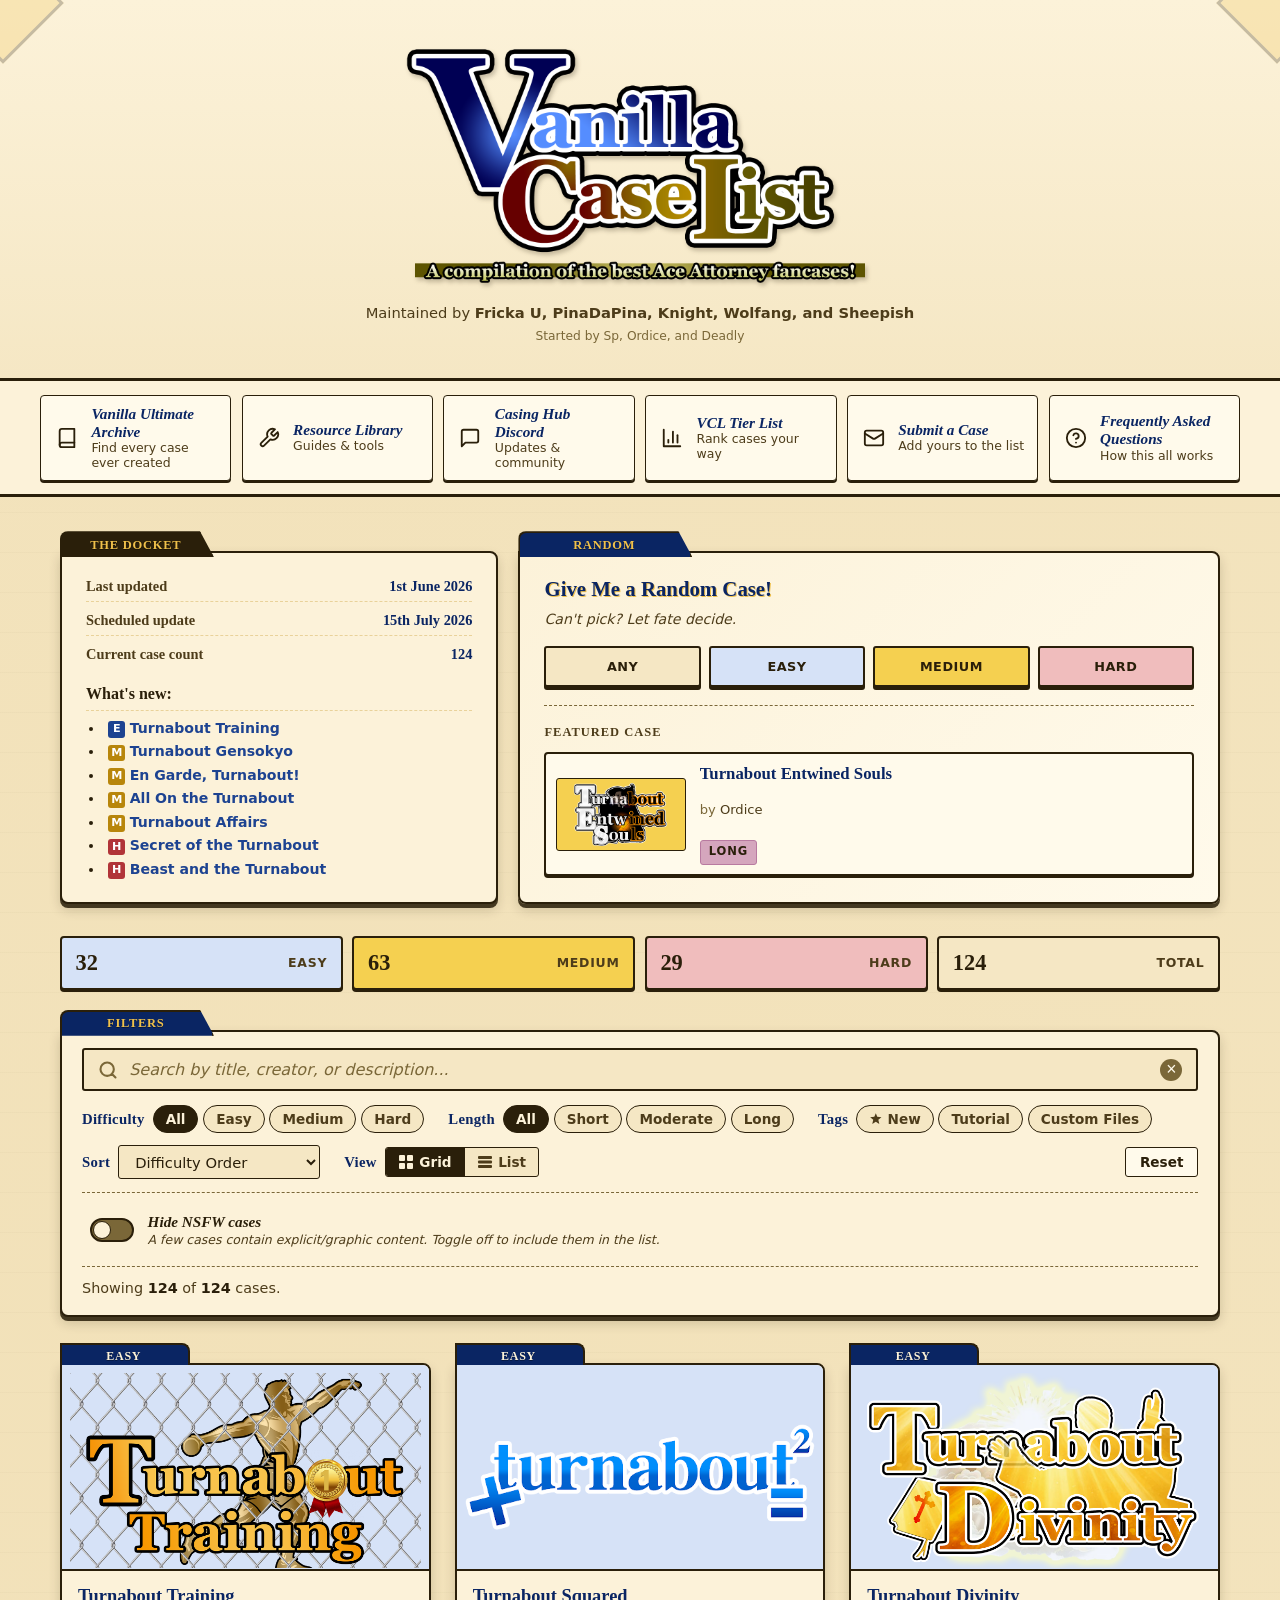
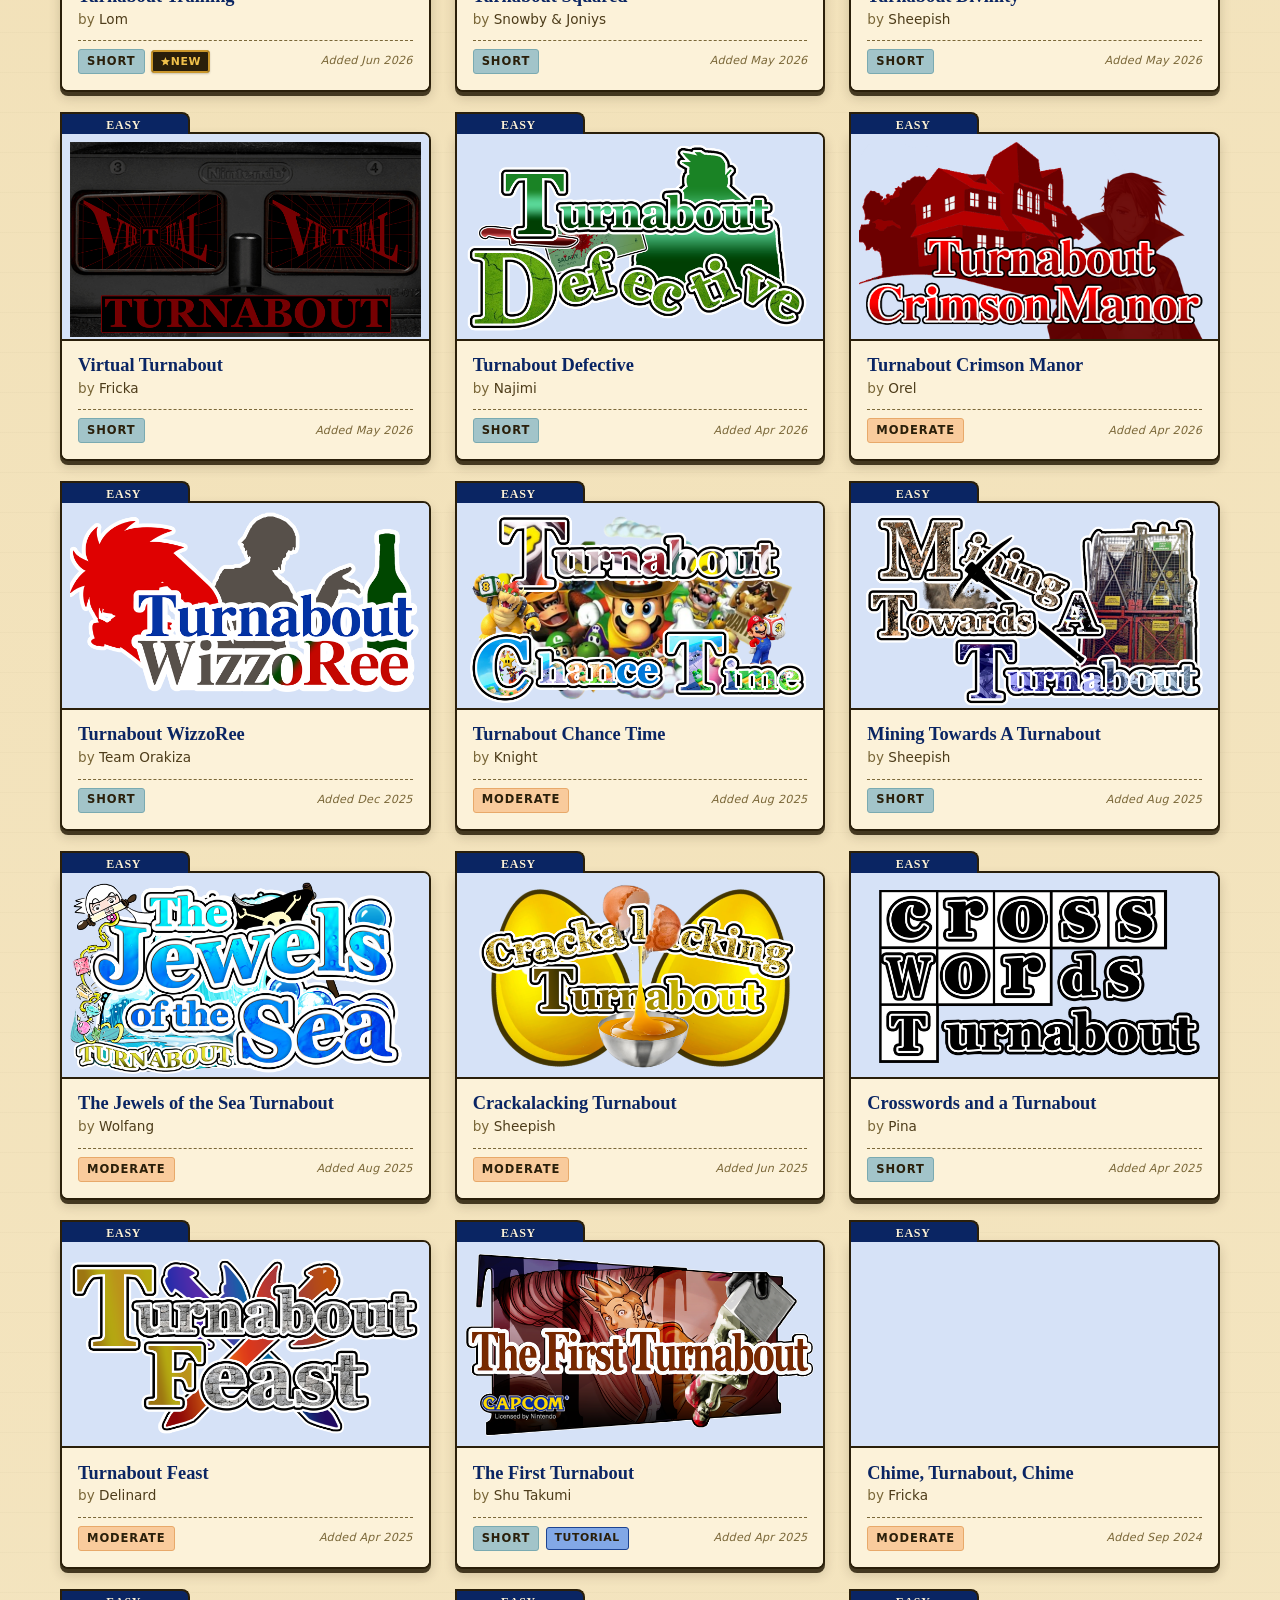
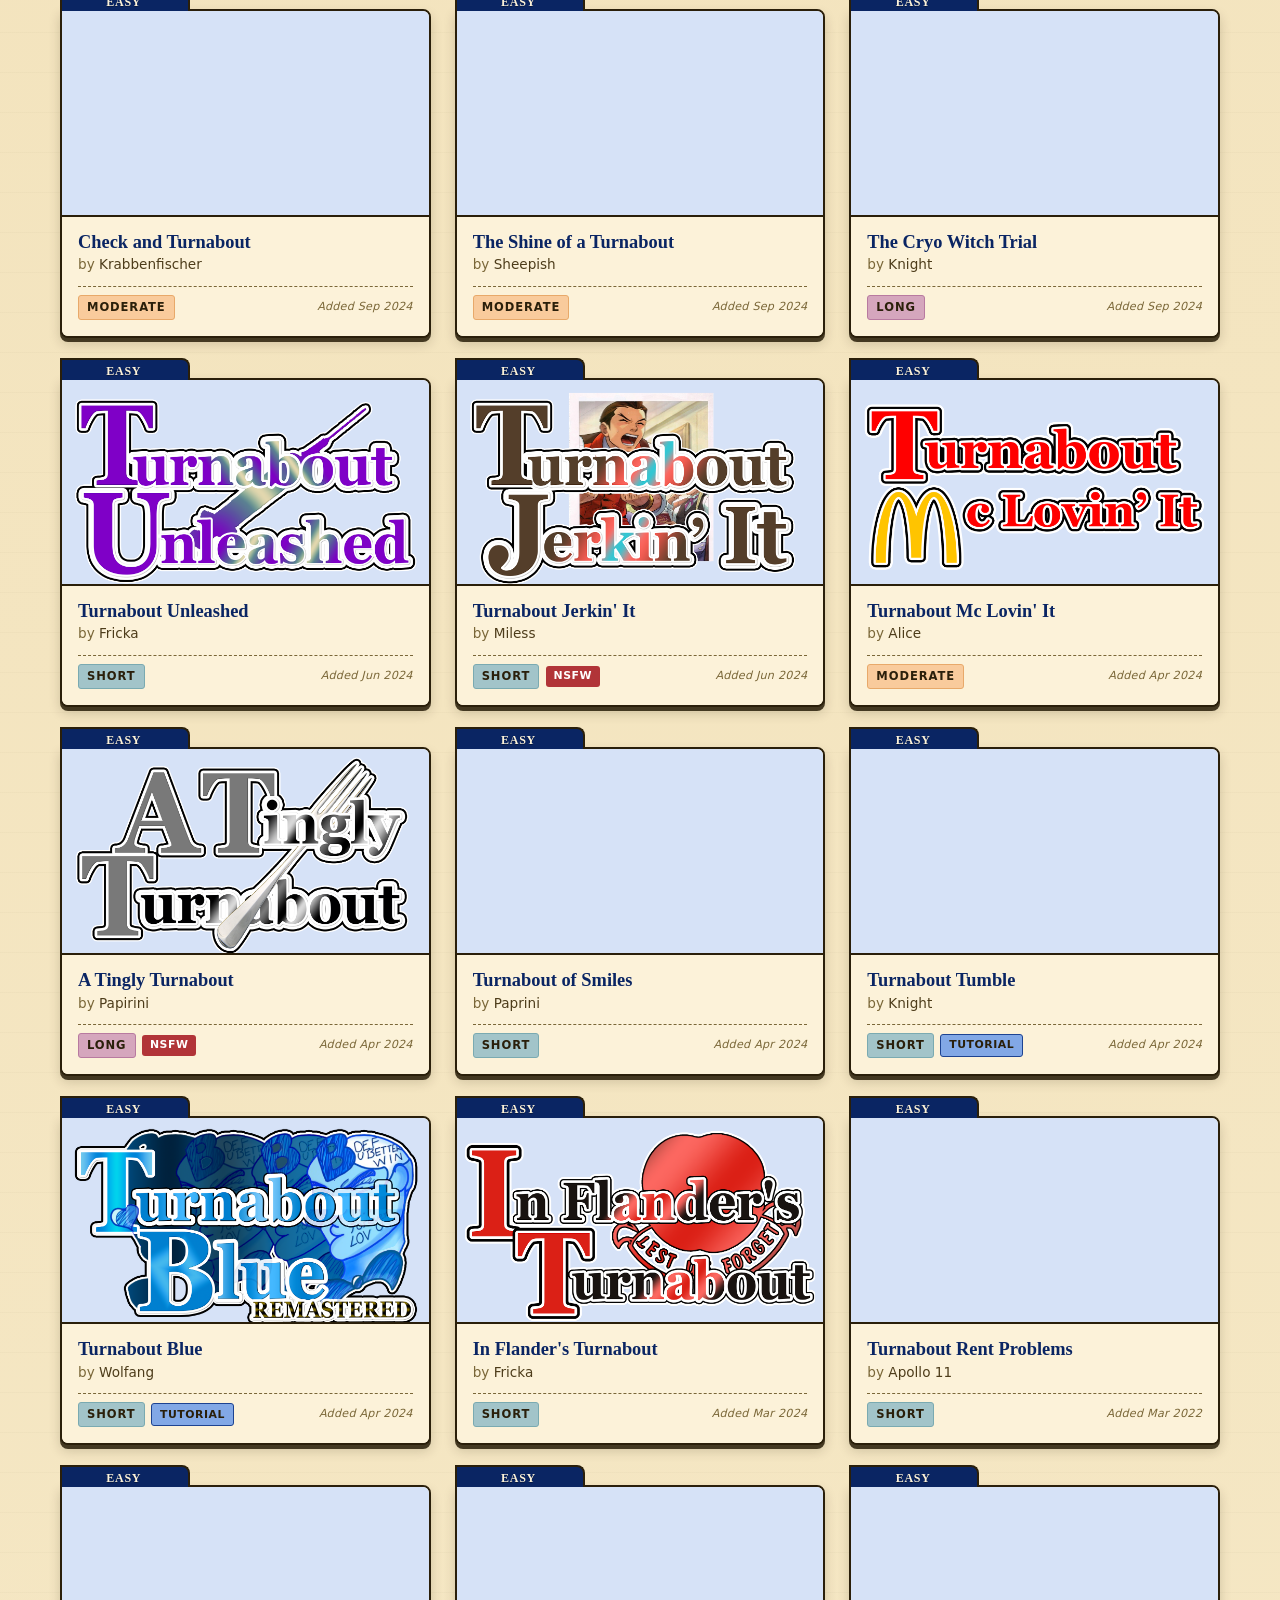
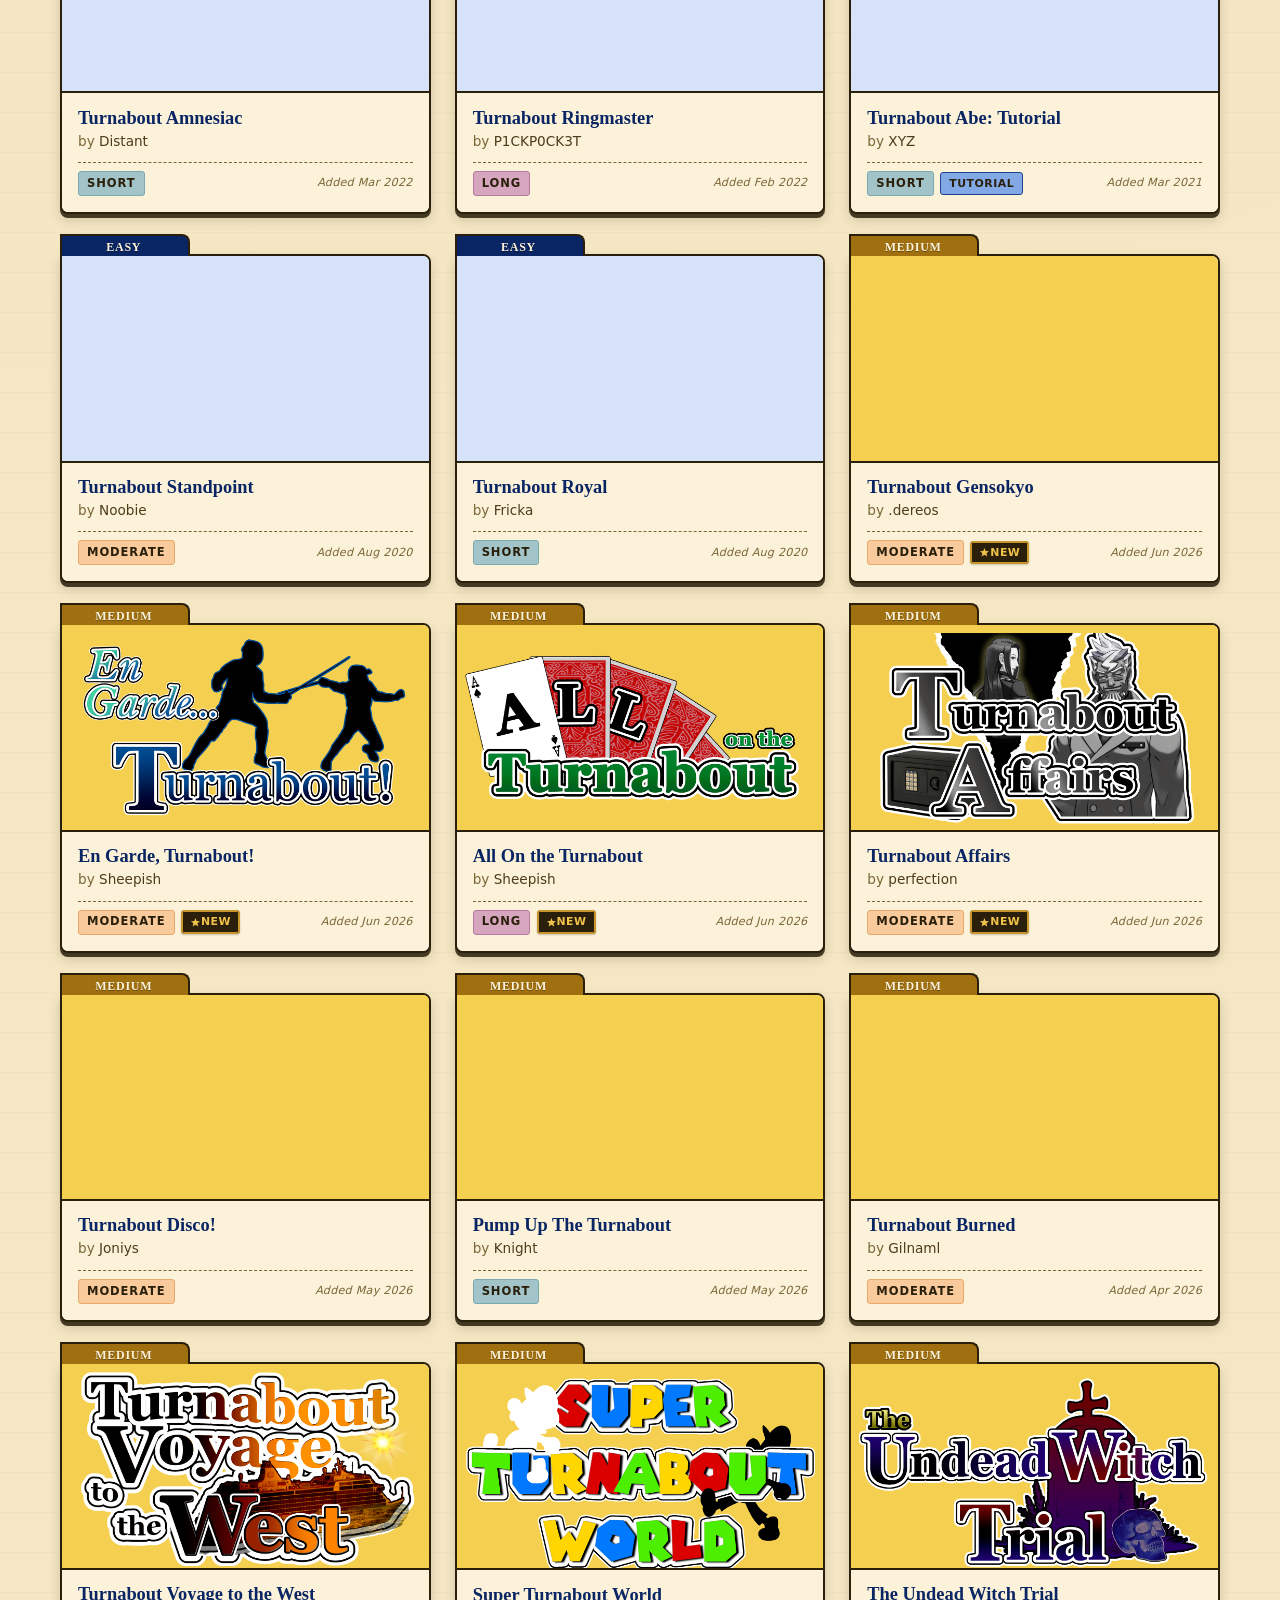
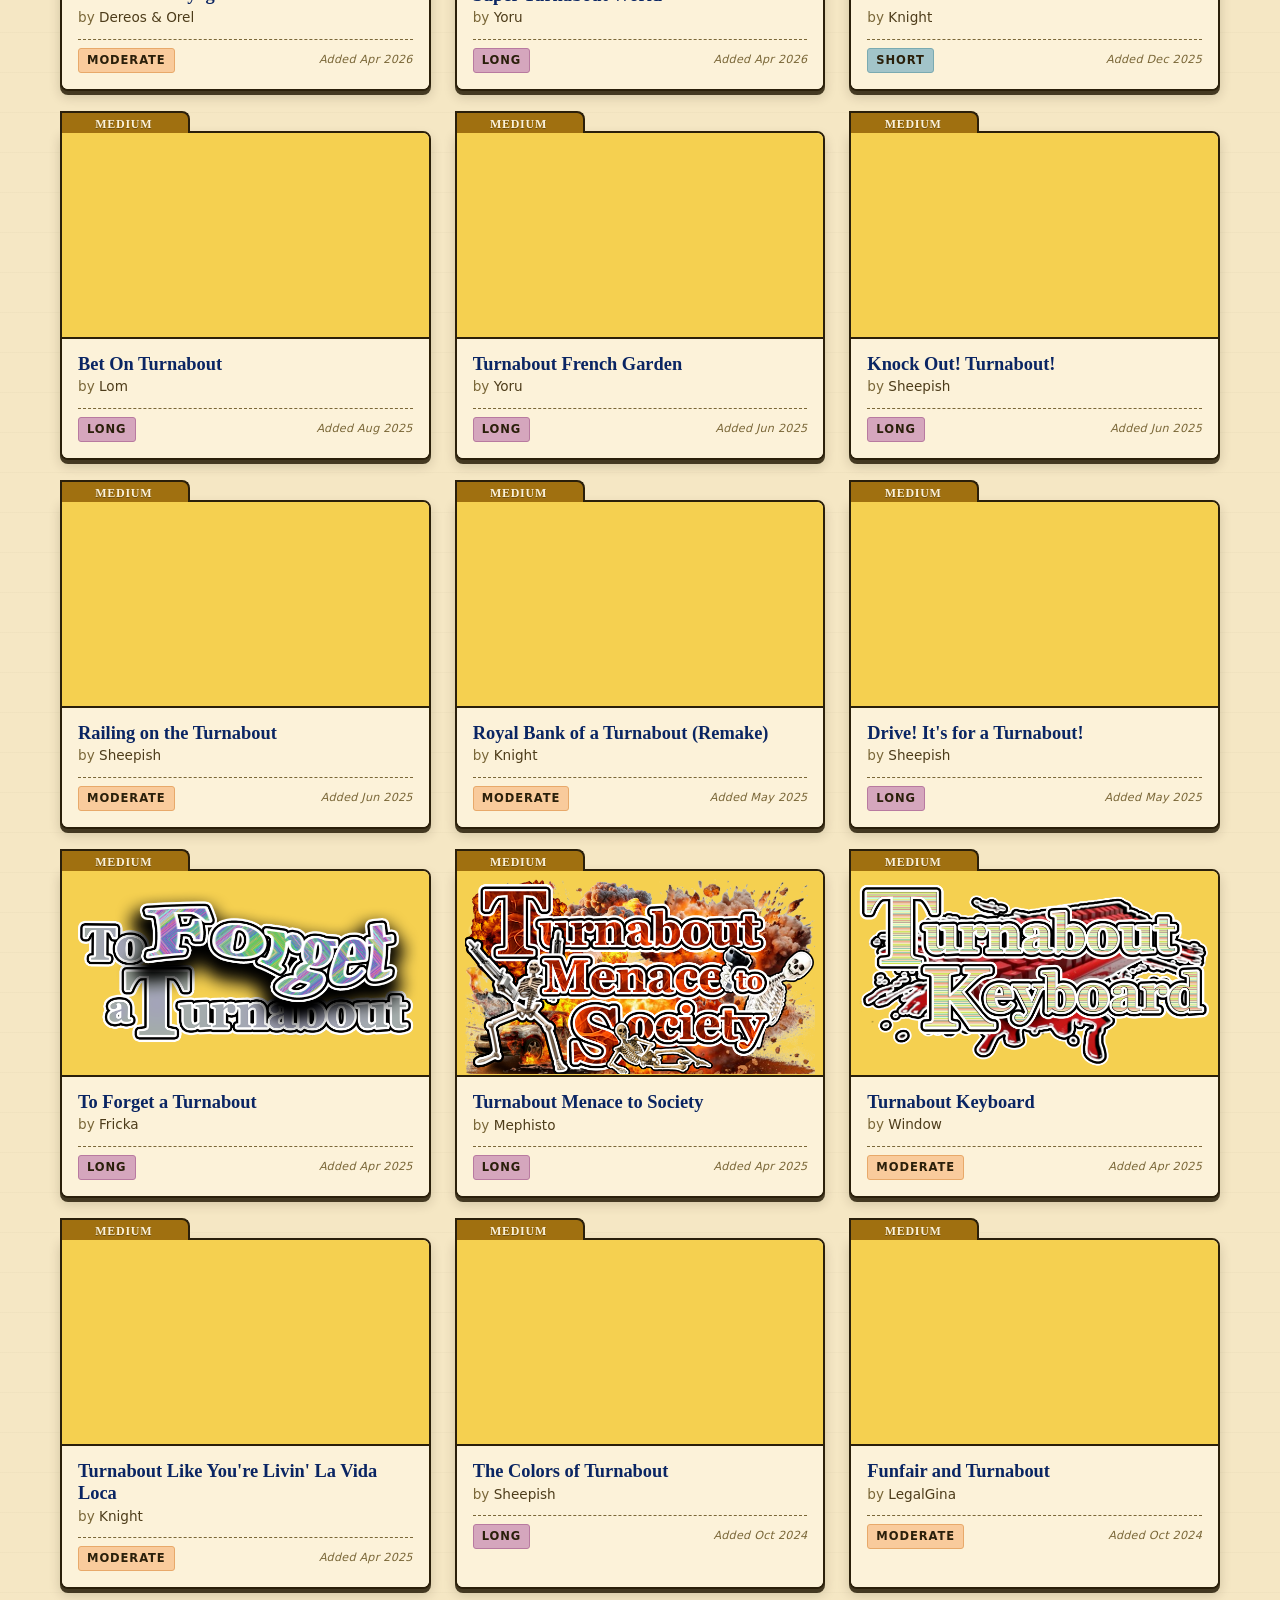
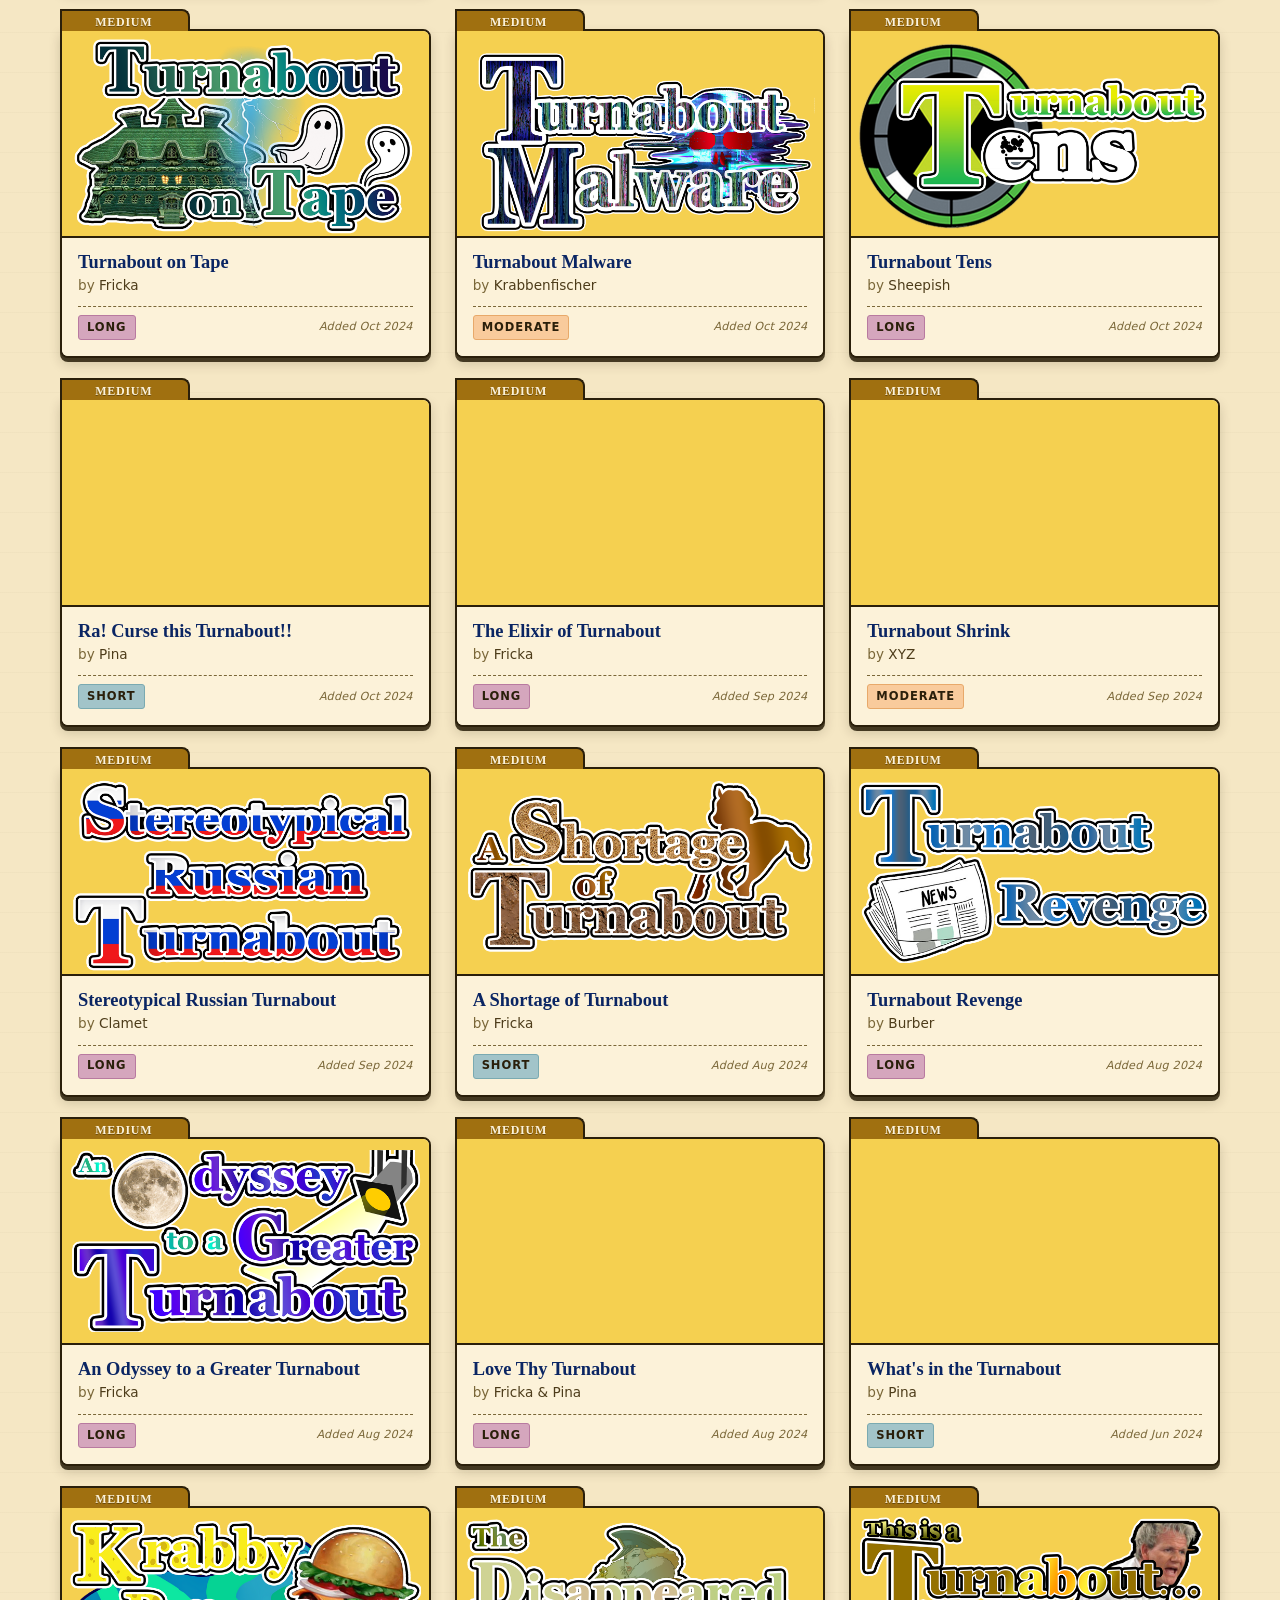
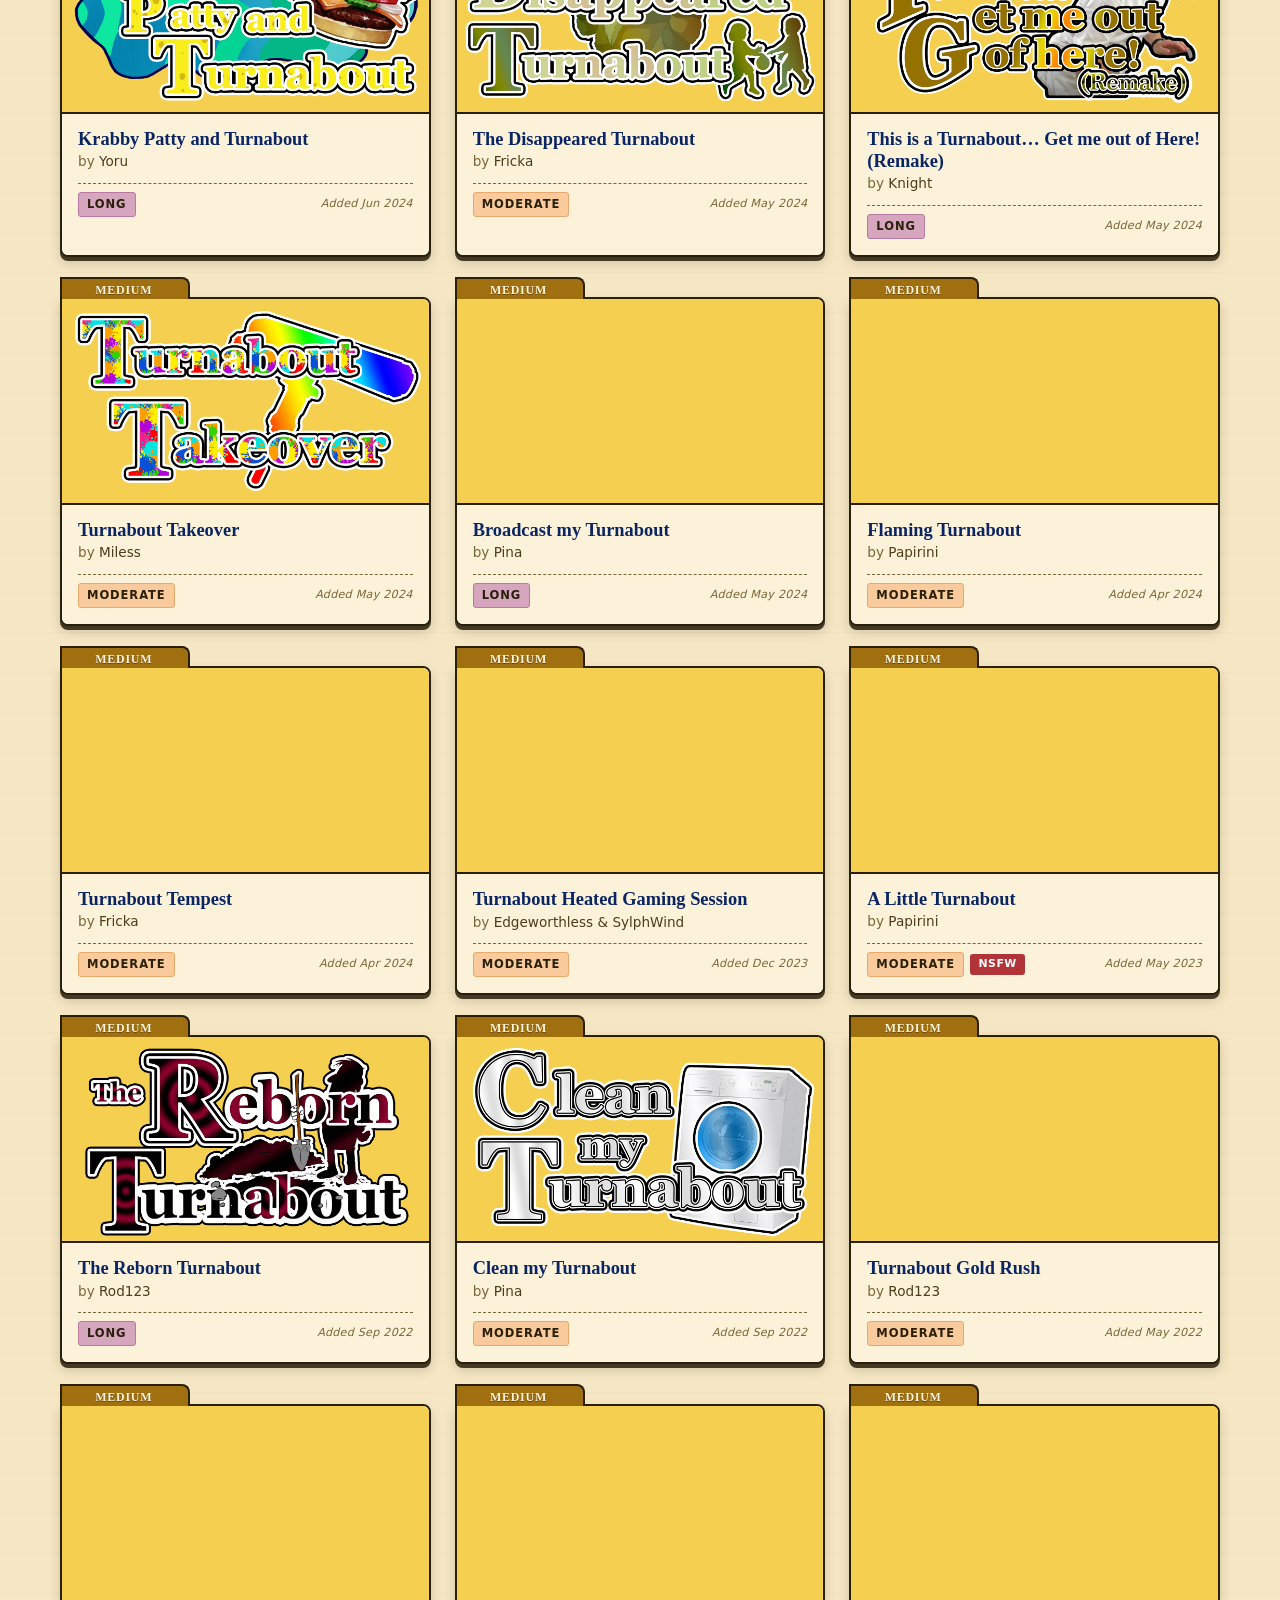
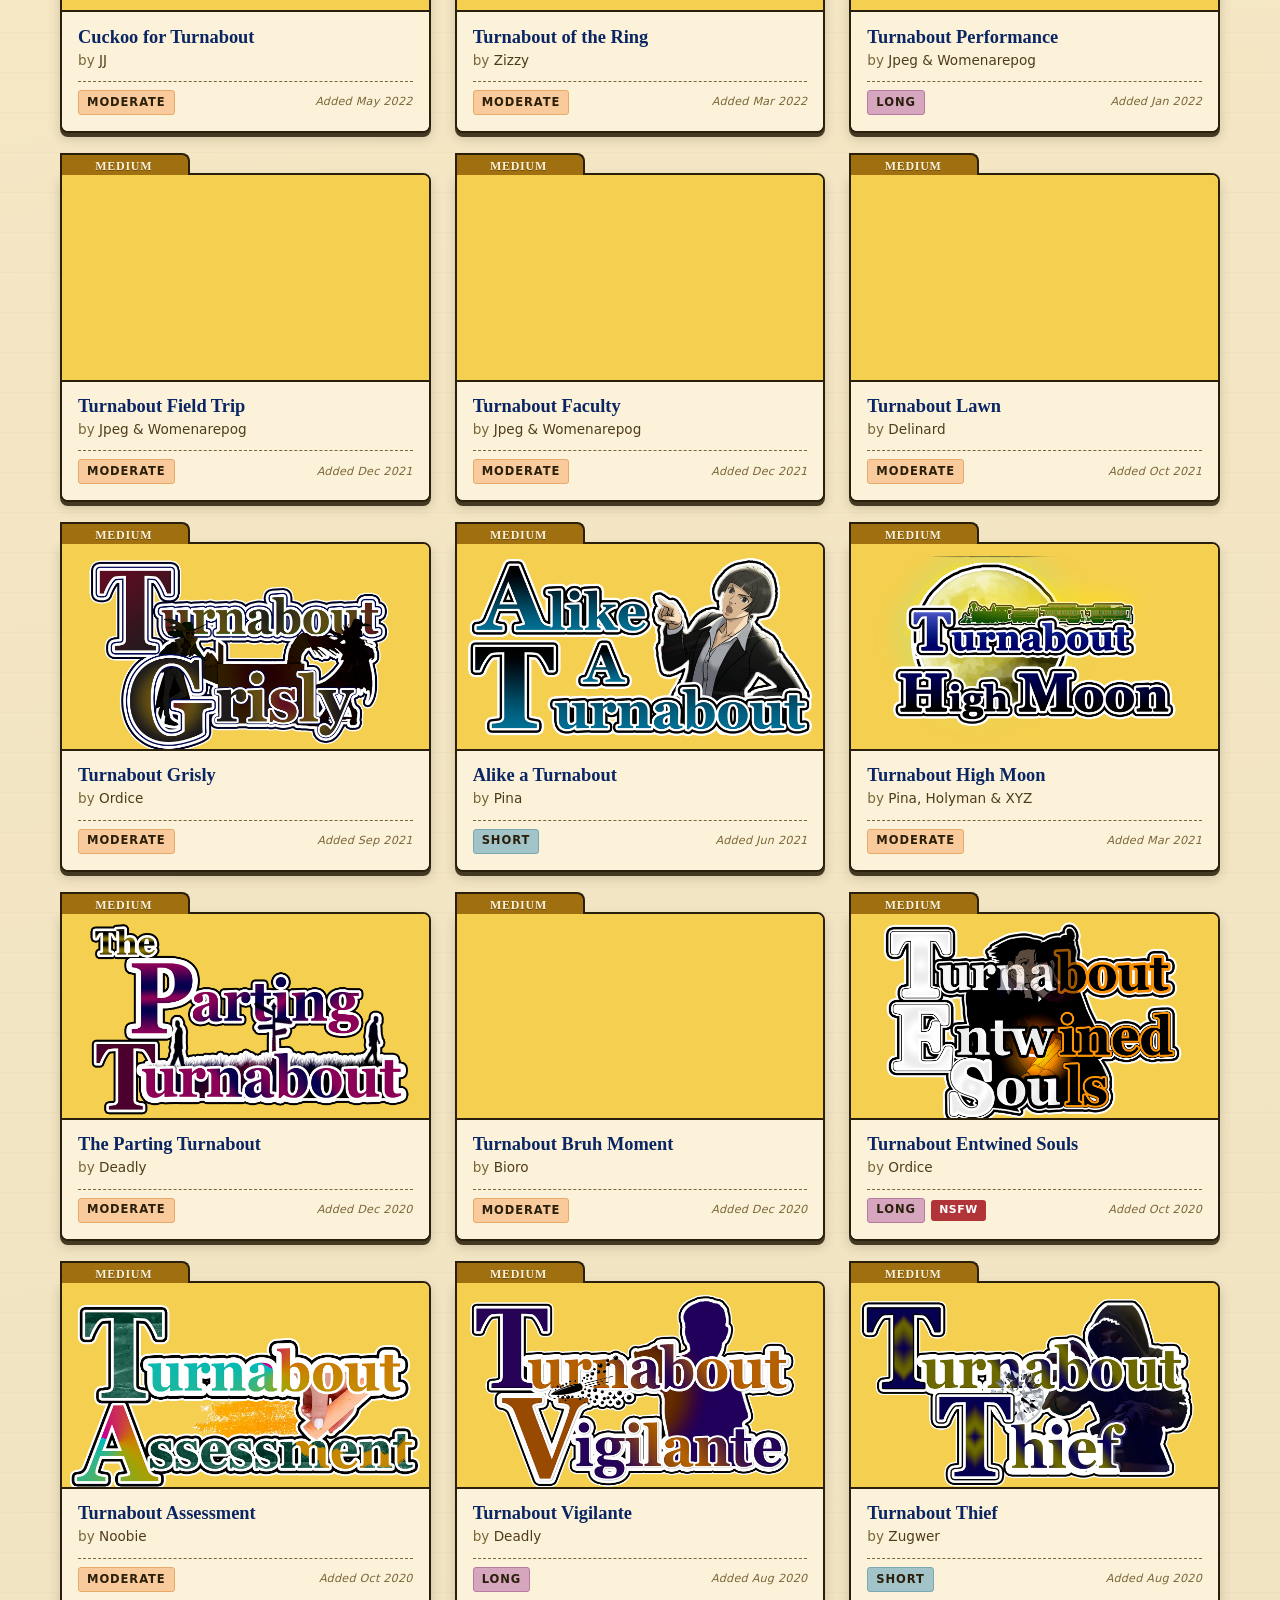
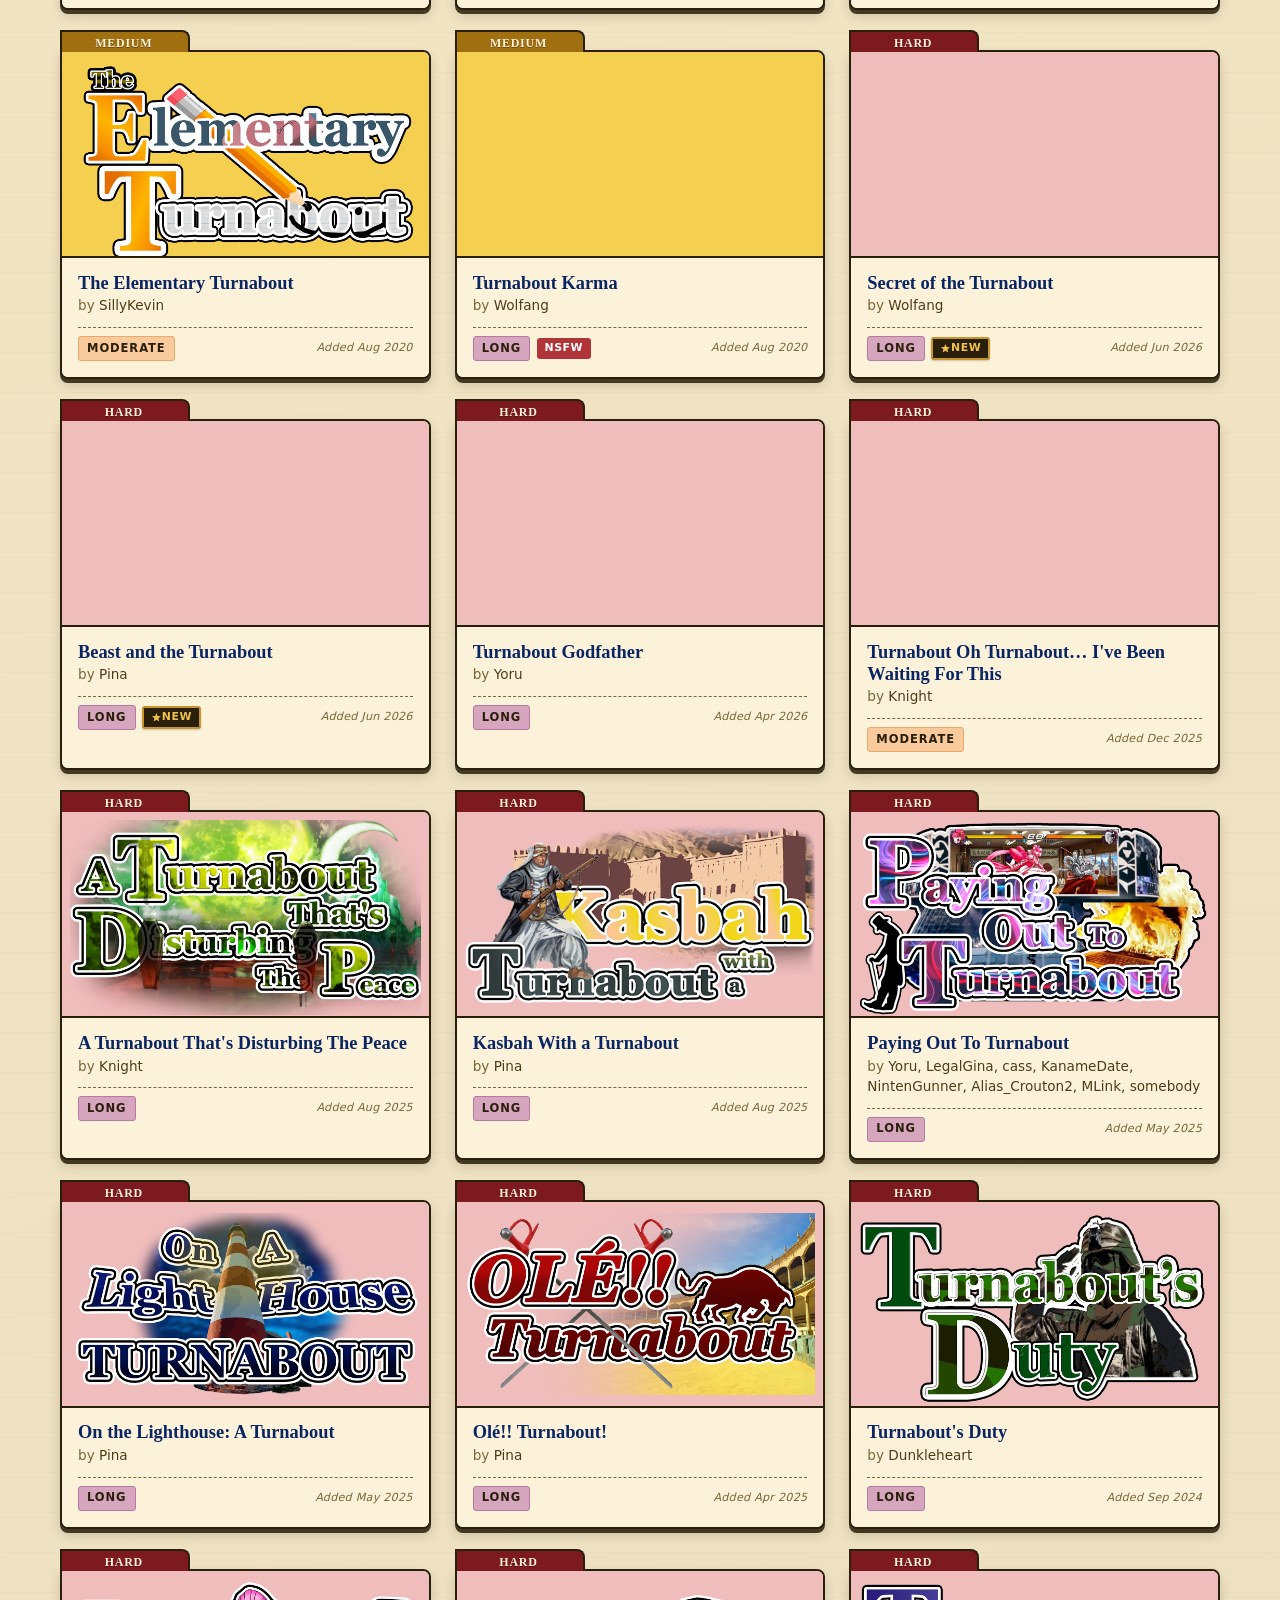
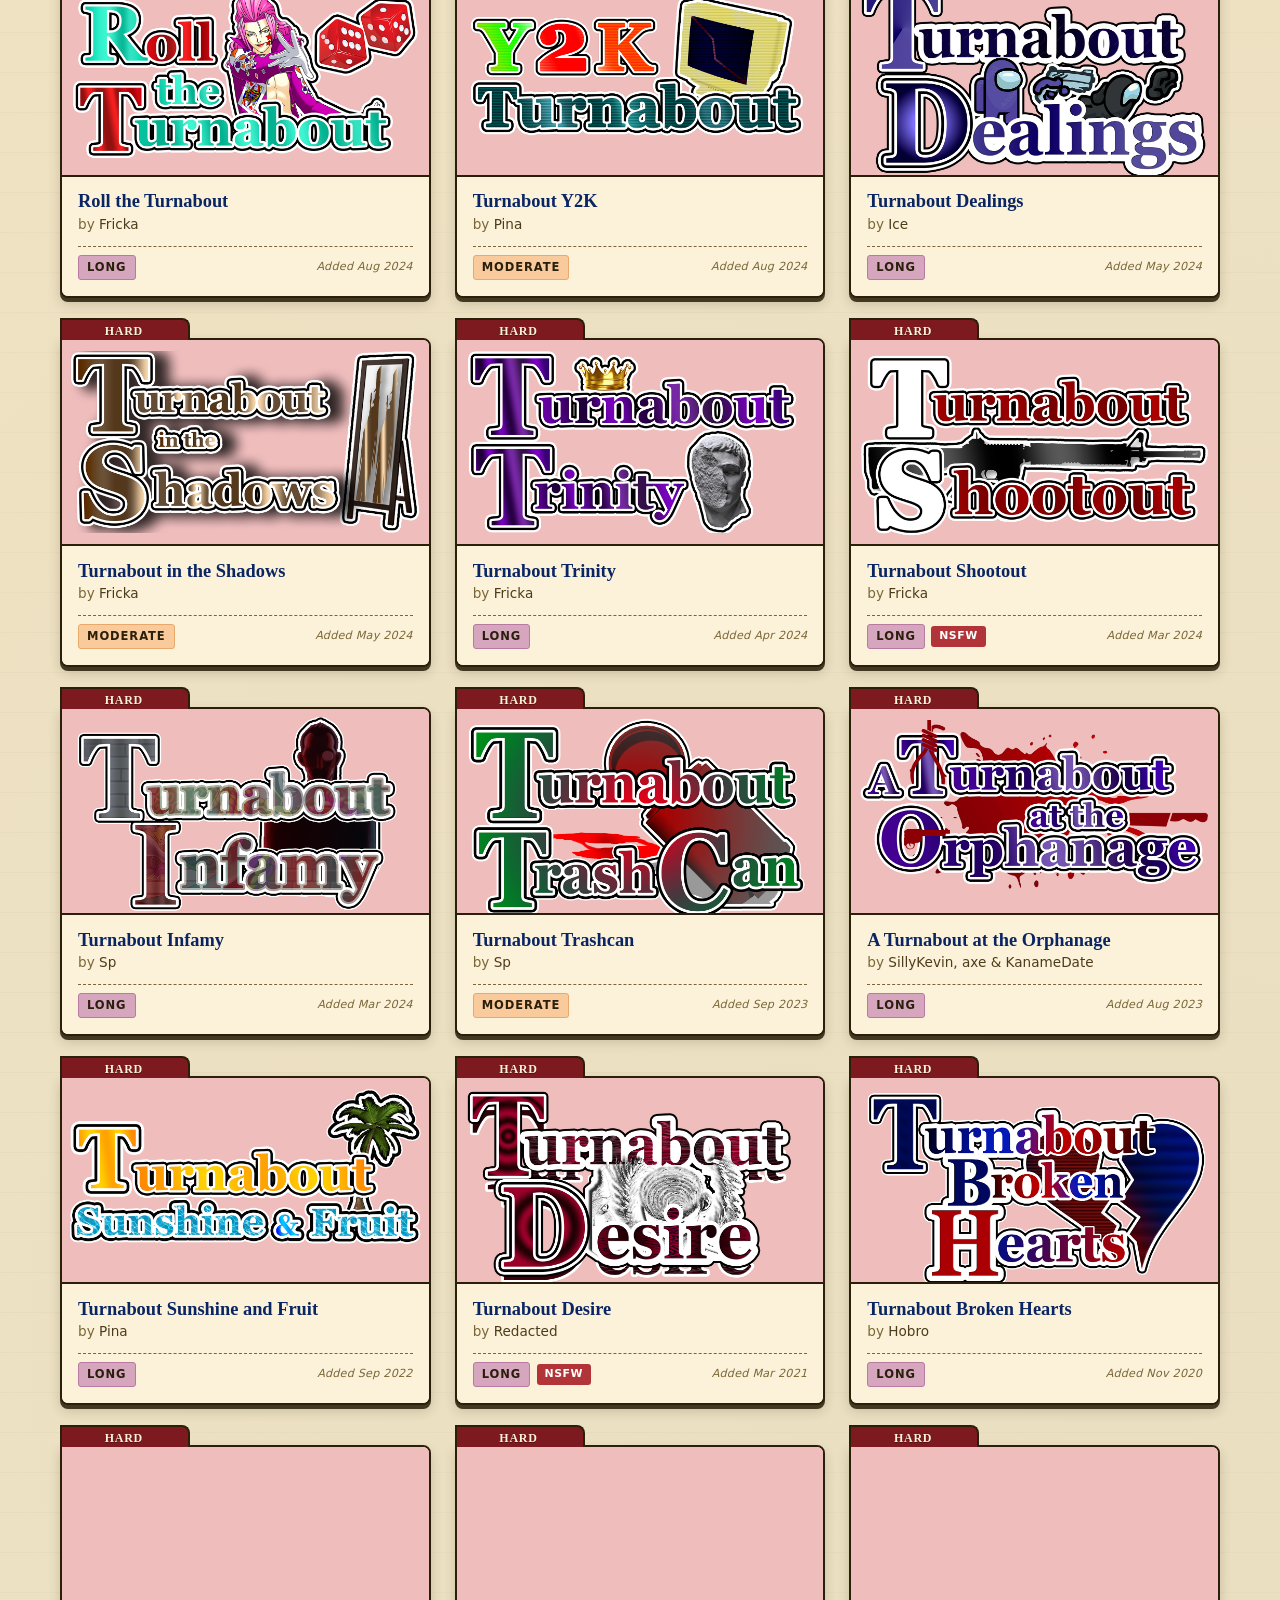
==== commit adf2898b: "Add Undetermined on scheduled date" ====
--- a/index.html
+++ b/index.html
@@ -37,7 +37,6 @@
   <meta name="theme-color" content="#0a2563" />
 
   <link rel="stylesheet" href="styles.css" />
-</head>
 
 <body>
   <header class="site-header">
@@ -113,9 +112,9 @@
             gameplay. </p>
           <p>It also should have a functional witness document that can be easily used by a witness. This means it
             should include appropriate notes. A clear path the case must go on should be made known to the witness.</p>
-          <p>Requests are allowed but primarily for smaller details. Requests that are illogical in the context of the
-            case are not. Requests required for truth should also be hinted towards in a testimony or by the court
-            record.</p>
+          <p>Requests required for truth should also be hinted towards in a testimony or by the court
+            record, and should not be illogical, ie a request for something should've already been investigated, 
+            like prints/blood on a murder weapon.</p>
           <p>Finally, make sure that your plot is at least logical and can be reasonably figured out by a person.</p>
         </details>
 
--- a/styles.css
+++ b/styles.css
@@ -351,7 +351,7 @@
   transform: translateY(-50%);
   background-color: var(--gold);
   -webkit-mask: url("data:image/svg+xml,%3Csvg%20xmlns='http://www.w3.org/2000/svg'%20viewBox='0%200%2024%2024'%20fill='none'%20stroke='black'%20stroke-width='2.5'%20stroke-linecap='round'%20stroke-linejoin='round'%3E%3Cpath%20d='m9%2018%206-6-6-6'/%3E%3C/svg%3E") center / contain no-repeat;
-          mask: url("data:image/svg+xml,%3Csvg%20xmlns='http://www.w3.org/2000/svg'%20viewBox='0%200%2024%2024'%20fill='none'%20stroke='black'%20stroke-width='2.5'%20stroke-linecap='round'%20stroke-linejoin='round'%3E%3Cpath%20d='m9%2018%206-6-6-6'/%3E%3C/svg%3E") center / contain no-repeat;
+  mask: url("data:image/svg+xml,%3Csvg%20xmlns='http://www.w3.org/2000/svg'%20viewBox='0%200%2024%2024'%20fill='none'%20stroke='black'%20stroke-width='2.5'%20stroke-linecap='round'%20stroke-linejoin='round'%3E%3Cpath%20d='m9%2018%206-6-6-6'/%3E%3C/svg%3E") center / contain no-repeat;
   transition: transform 0.15s;
 }
 
@@ -621,6 +621,14 @@
   color: var(--blue-deep);
 }
 
+/* Shown when the scheduled update date is not yet determined
+   (site_info.json: scheduled_update / scheduled_update_label = "undetermined") */
+.docket-value.is-undetermined {
+  font-style: italic;
+  font-weight: normal;
+  opacity: 0.85;
+}
+
 .docket-subhead {
   margin: 0 0 0.4rem;
   font-family: var(--font-display);
@@ -659,7 +667,7 @@
   display: inline-block;
   width: 1.5em;
   box-sizing: border-box;
-  text-align:center;
+  text-align: center;
   font-size: 0.7rem;
   font-weight: 700;
   text-transform: uppercase;
@@ -1615,7 +1623,7 @@
   vertical-align: -0.12em;
   background-color: currentColor;
   -webkit-mask: url("data:image/svg+xml,%3Csvg%20xmlns='http://www.w3.org/2000/svg'%20viewBox='0%200%2024%2024'%20fill='none'%20stroke='black'%20stroke-width='2'%20stroke-linecap='round'%20stroke-linejoin='round'%3E%3Cpath%20d='M12%203v12'/%3E%3Cpath%20d='m7%2011%205%205%205-5'/%3E%3Cpath%20d='M5%2021h14'/%3E%3C/svg%3E") center / contain no-repeat;
-          mask: url("data:image/svg+xml,%3Csvg%20xmlns='http://www.w3.org/2000/svg'%20viewBox='0%200%2024%2024'%20fill='none'%20stroke='black'%20stroke-width='2'%20stroke-linecap='round'%20stroke-linejoin='round'%3E%3Cpath%20d='M12%203v12'/%3E%3Cpath%20d='m7%2011%205%205%205-5'/%3E%3Cpath%20d='M5%2021h14'/%3E%3C/svg%3E") center / contain no-repeat;
+  mask: url("data:image/svg+xml,%3Csvg%20xmlns='http://www.w3.org/2000/svg'%20viewBox='0%200%2024%2024'%20fill='none'%20stroke='black'%20stroke-width='2'%20stroke-linecap='round'%20stroke-linejoin='round'%3E%3Cpath%20d='M12%203v12'/%3E%3Cpath%20d='m7%2011%205%205%205-5'/%3E%3Cpath%20d='M5%2021h14'/%3E%3C/svg%3E") center / contain no-repeat;
 }
 
 .tag-NSFW {
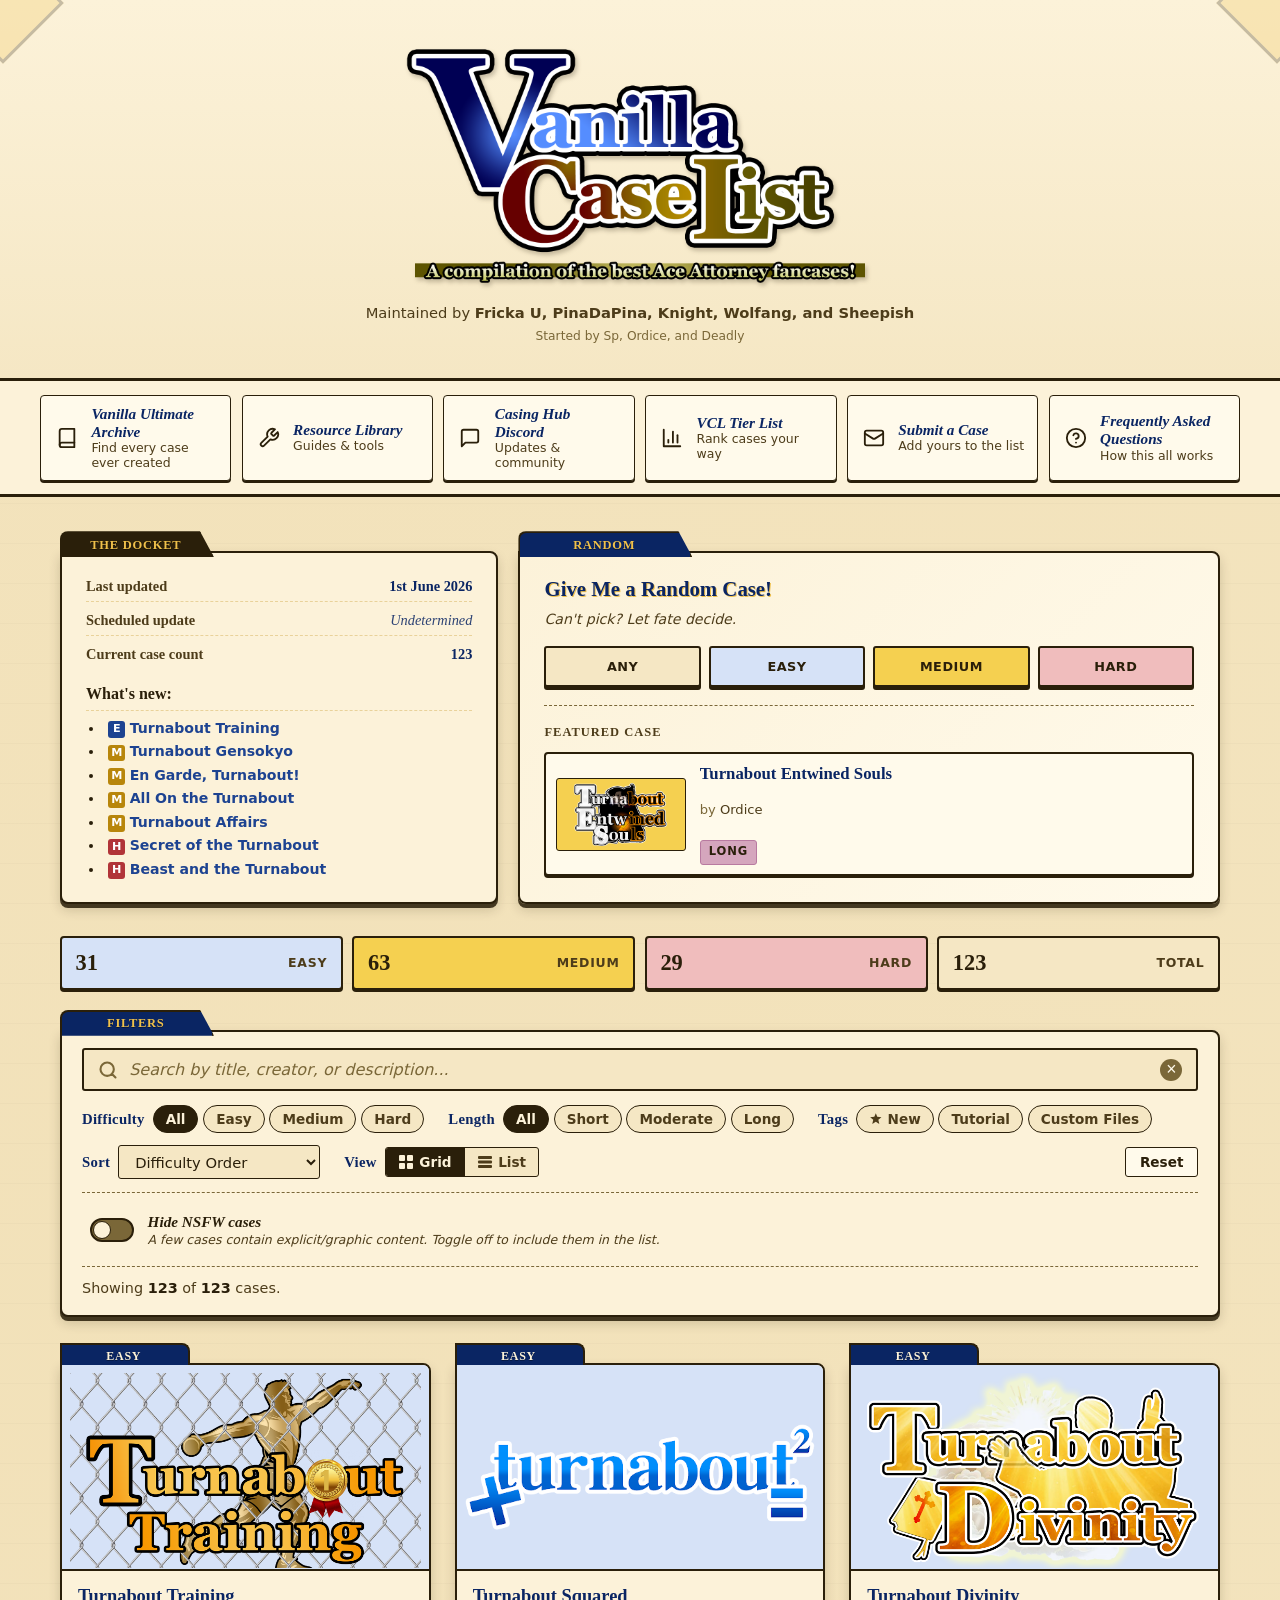
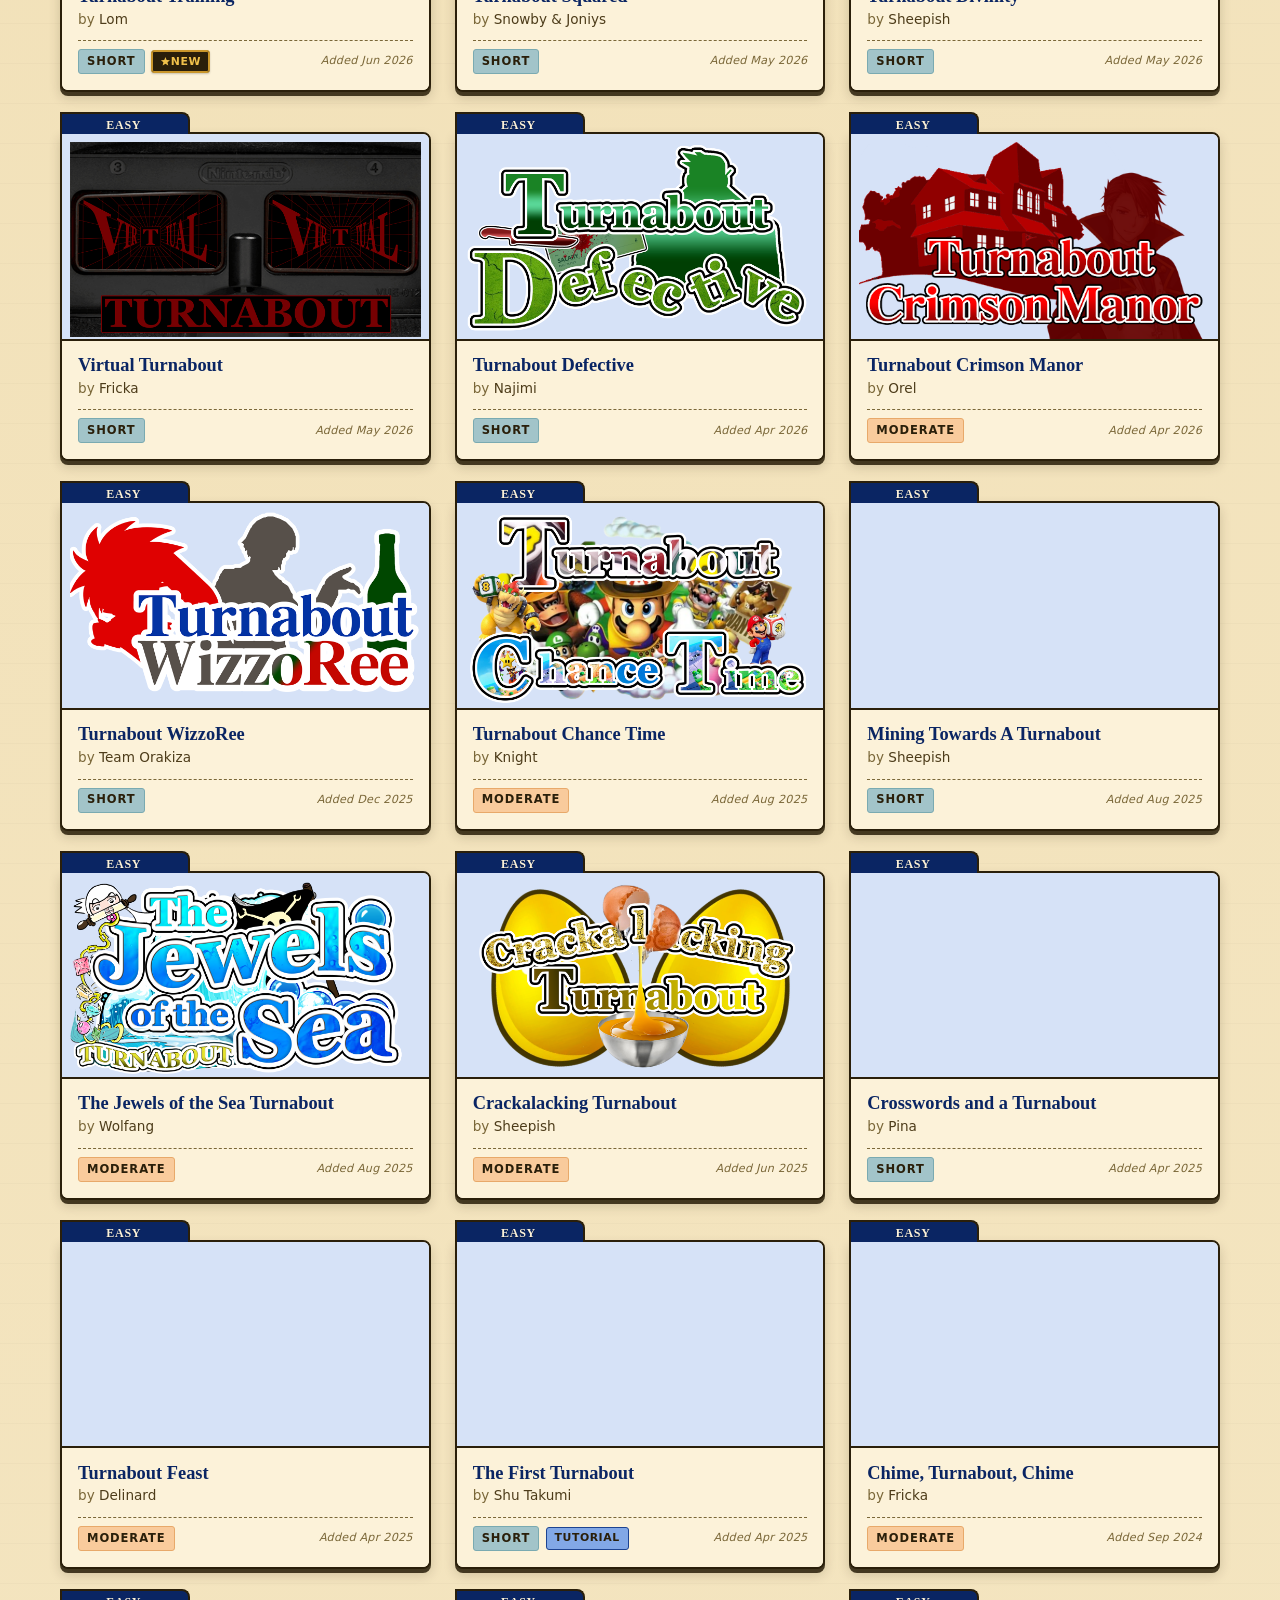
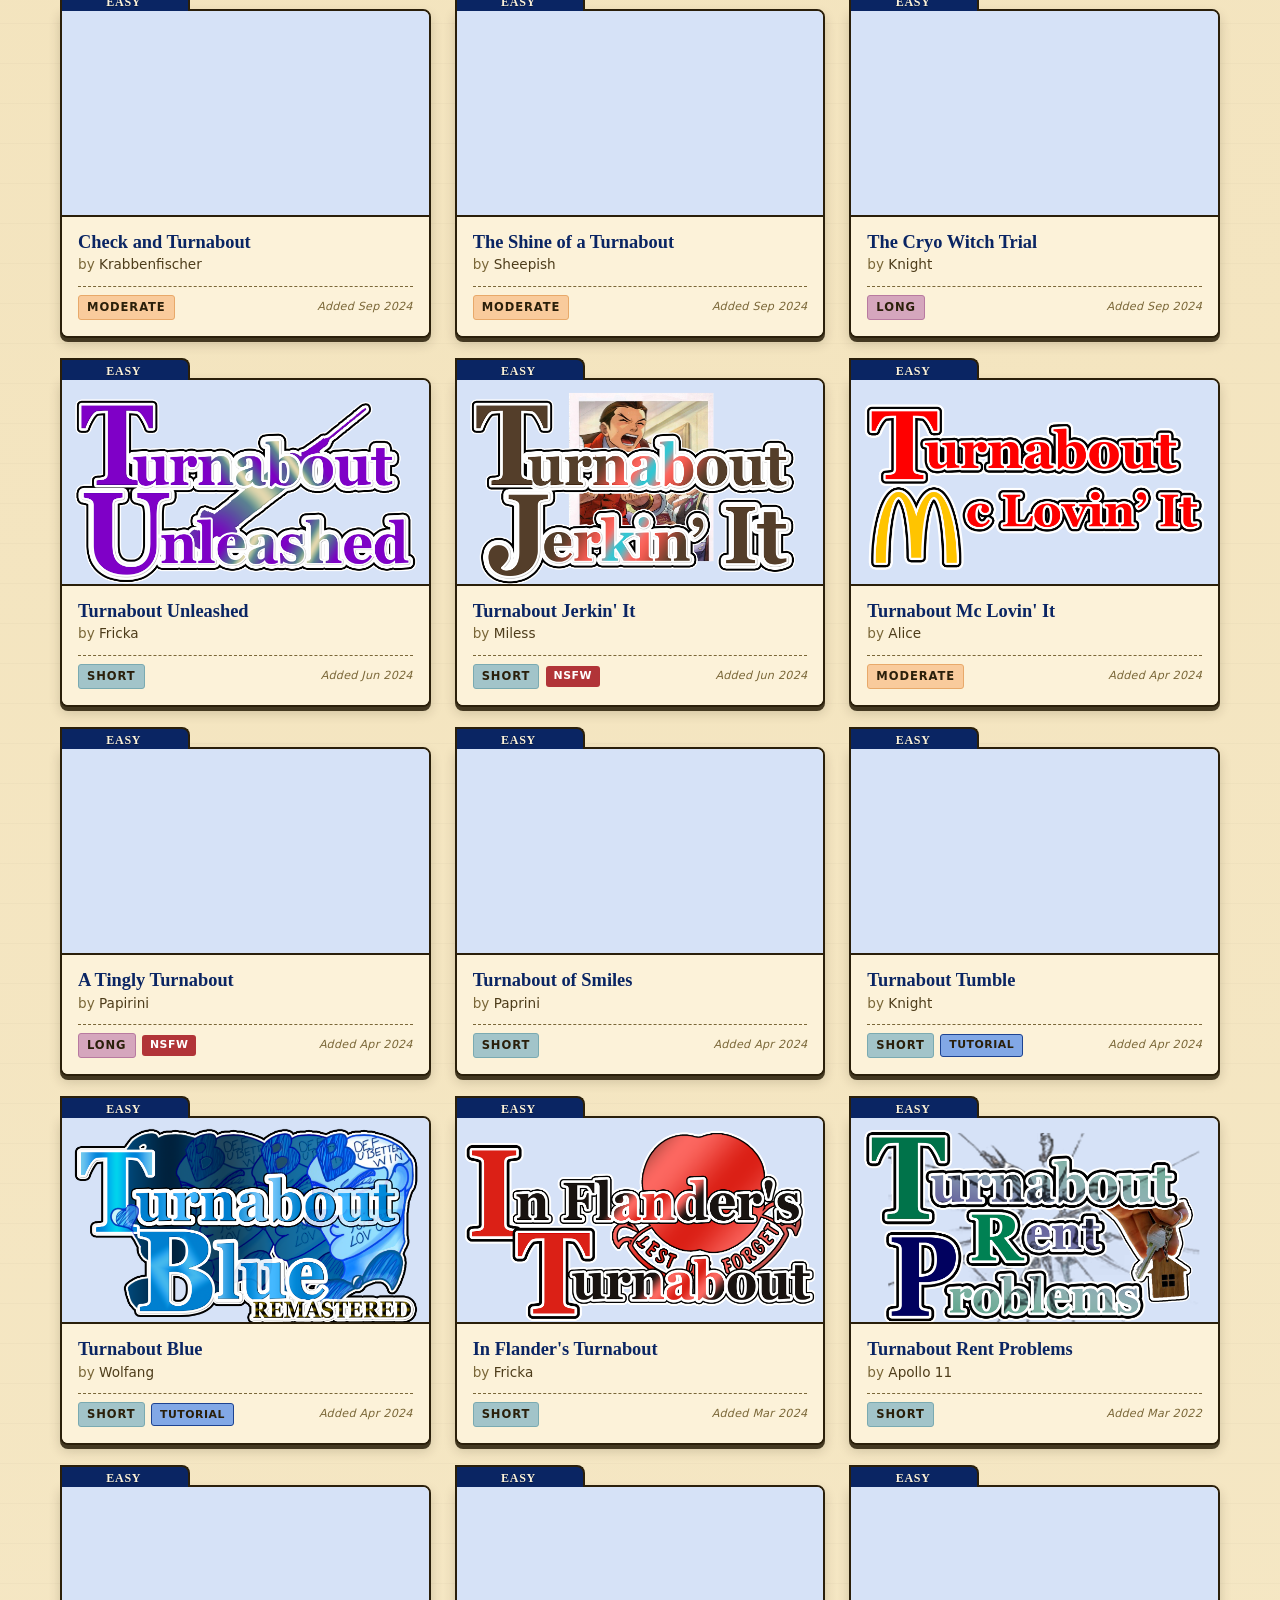
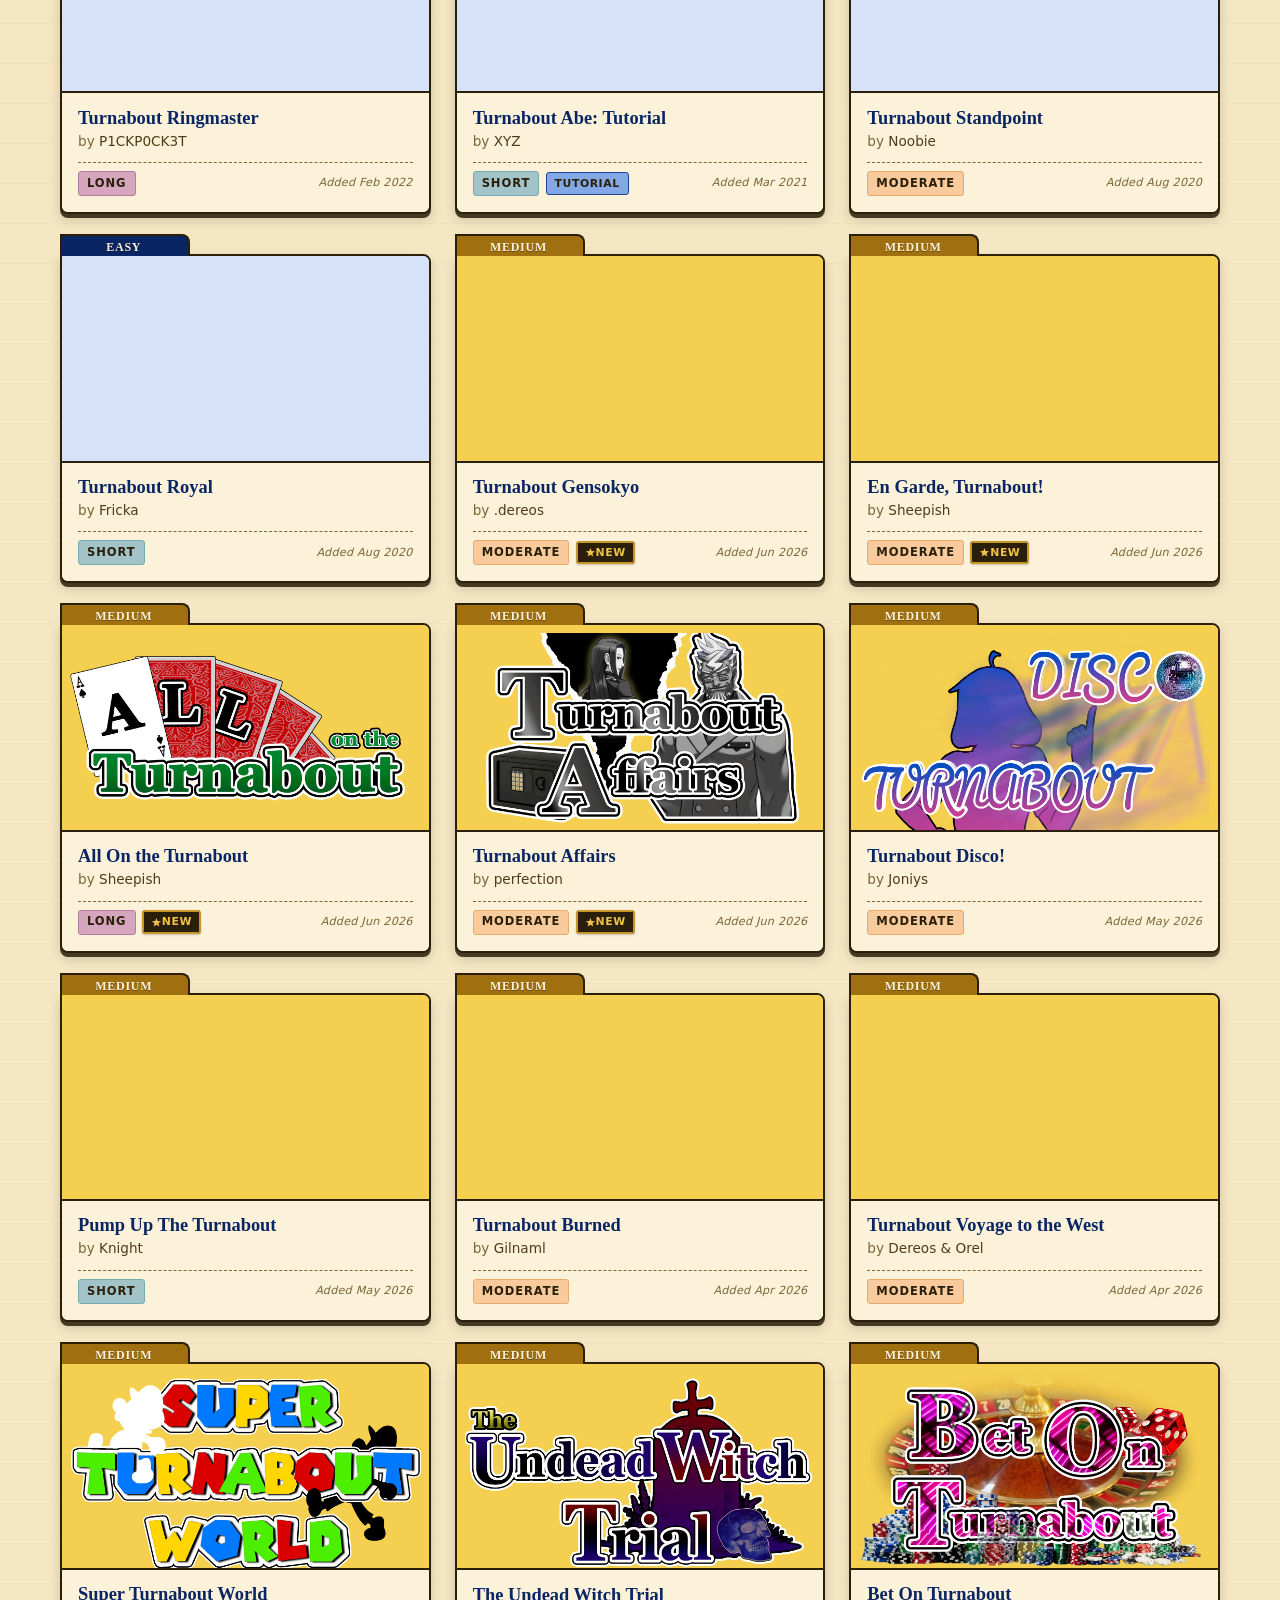
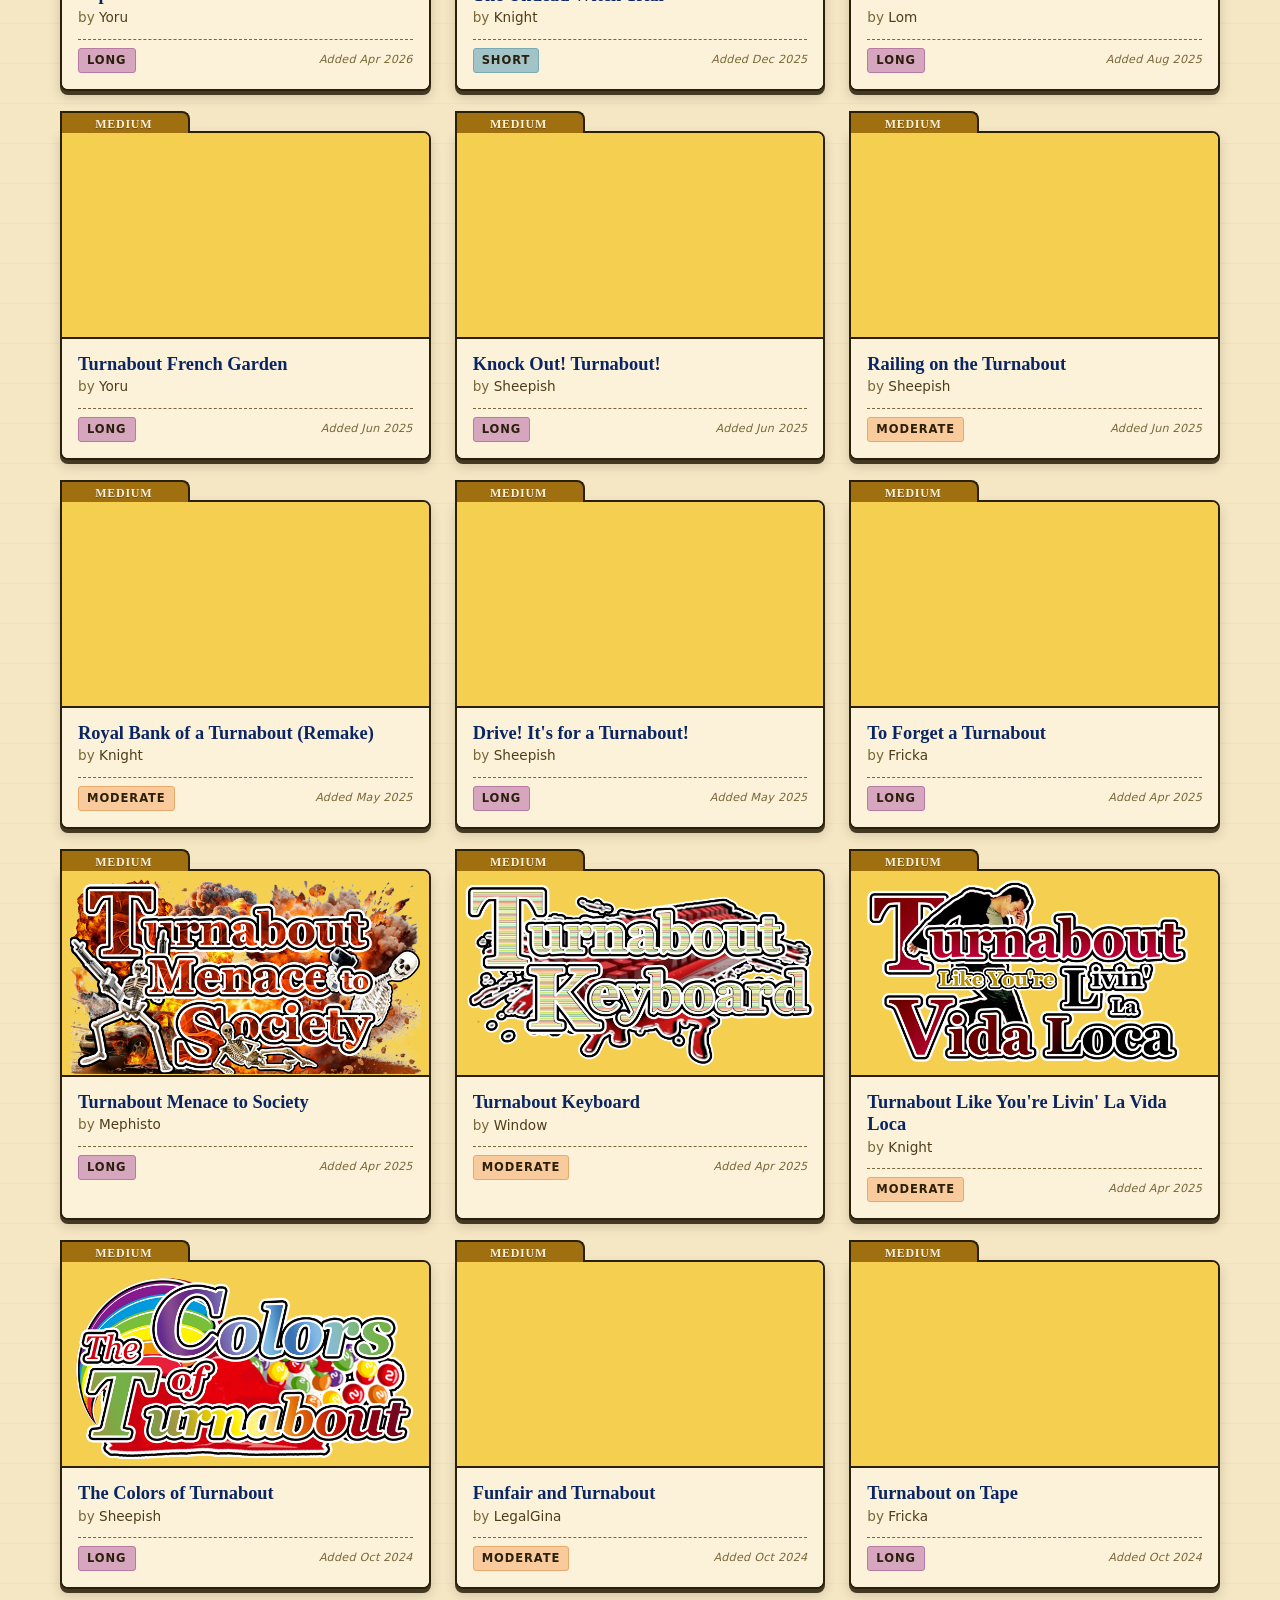
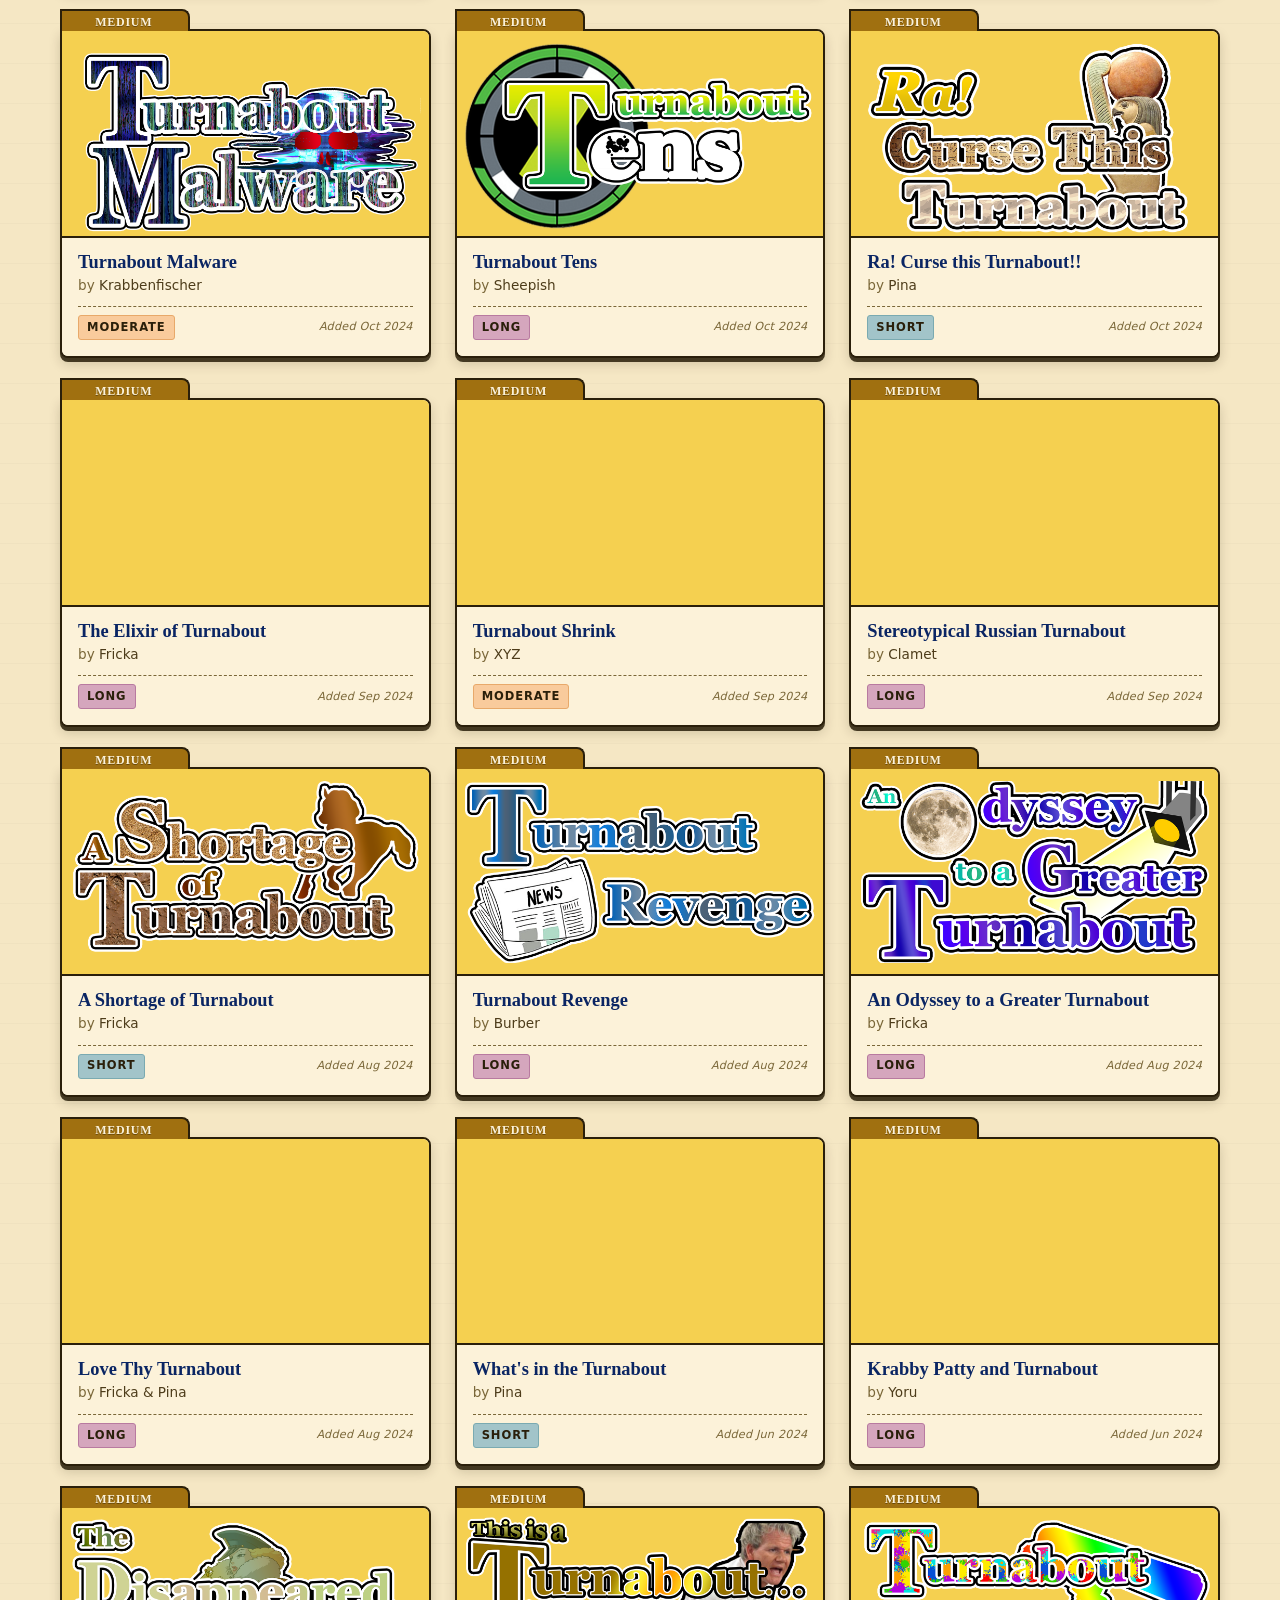
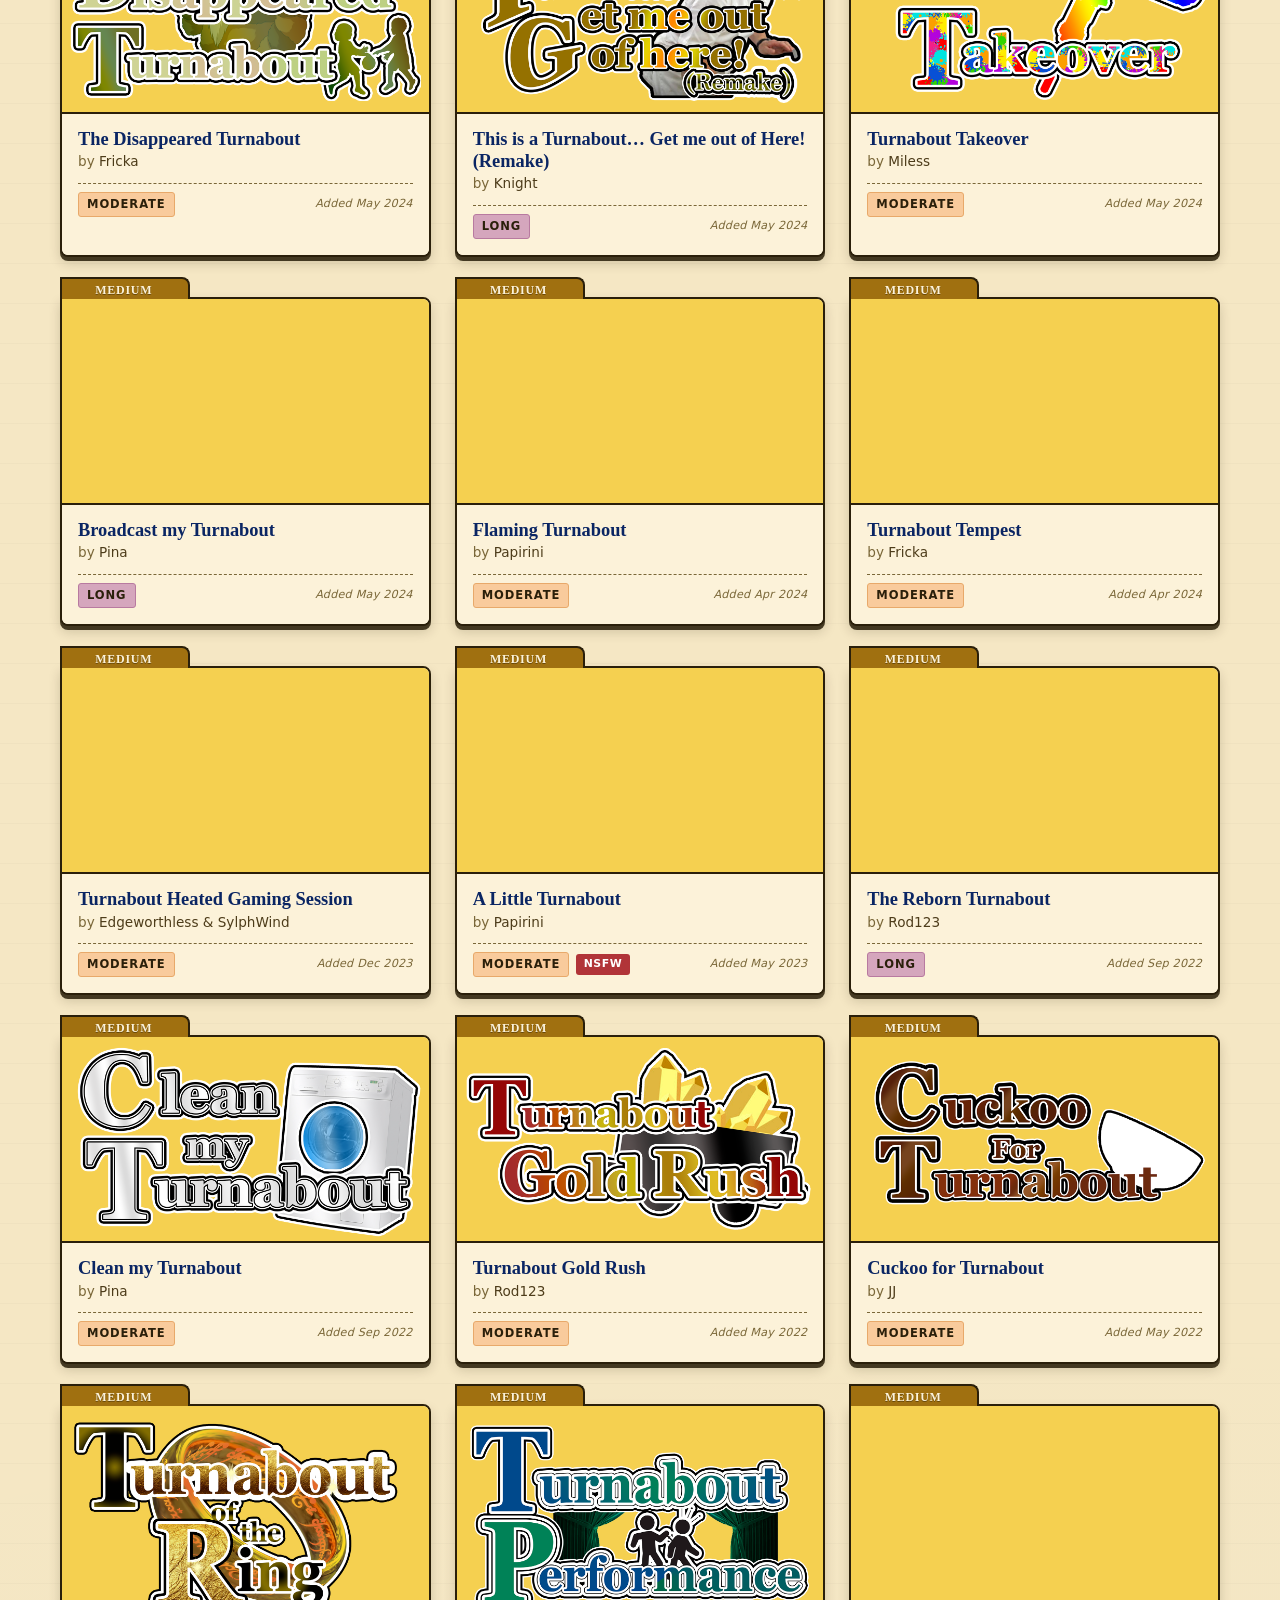
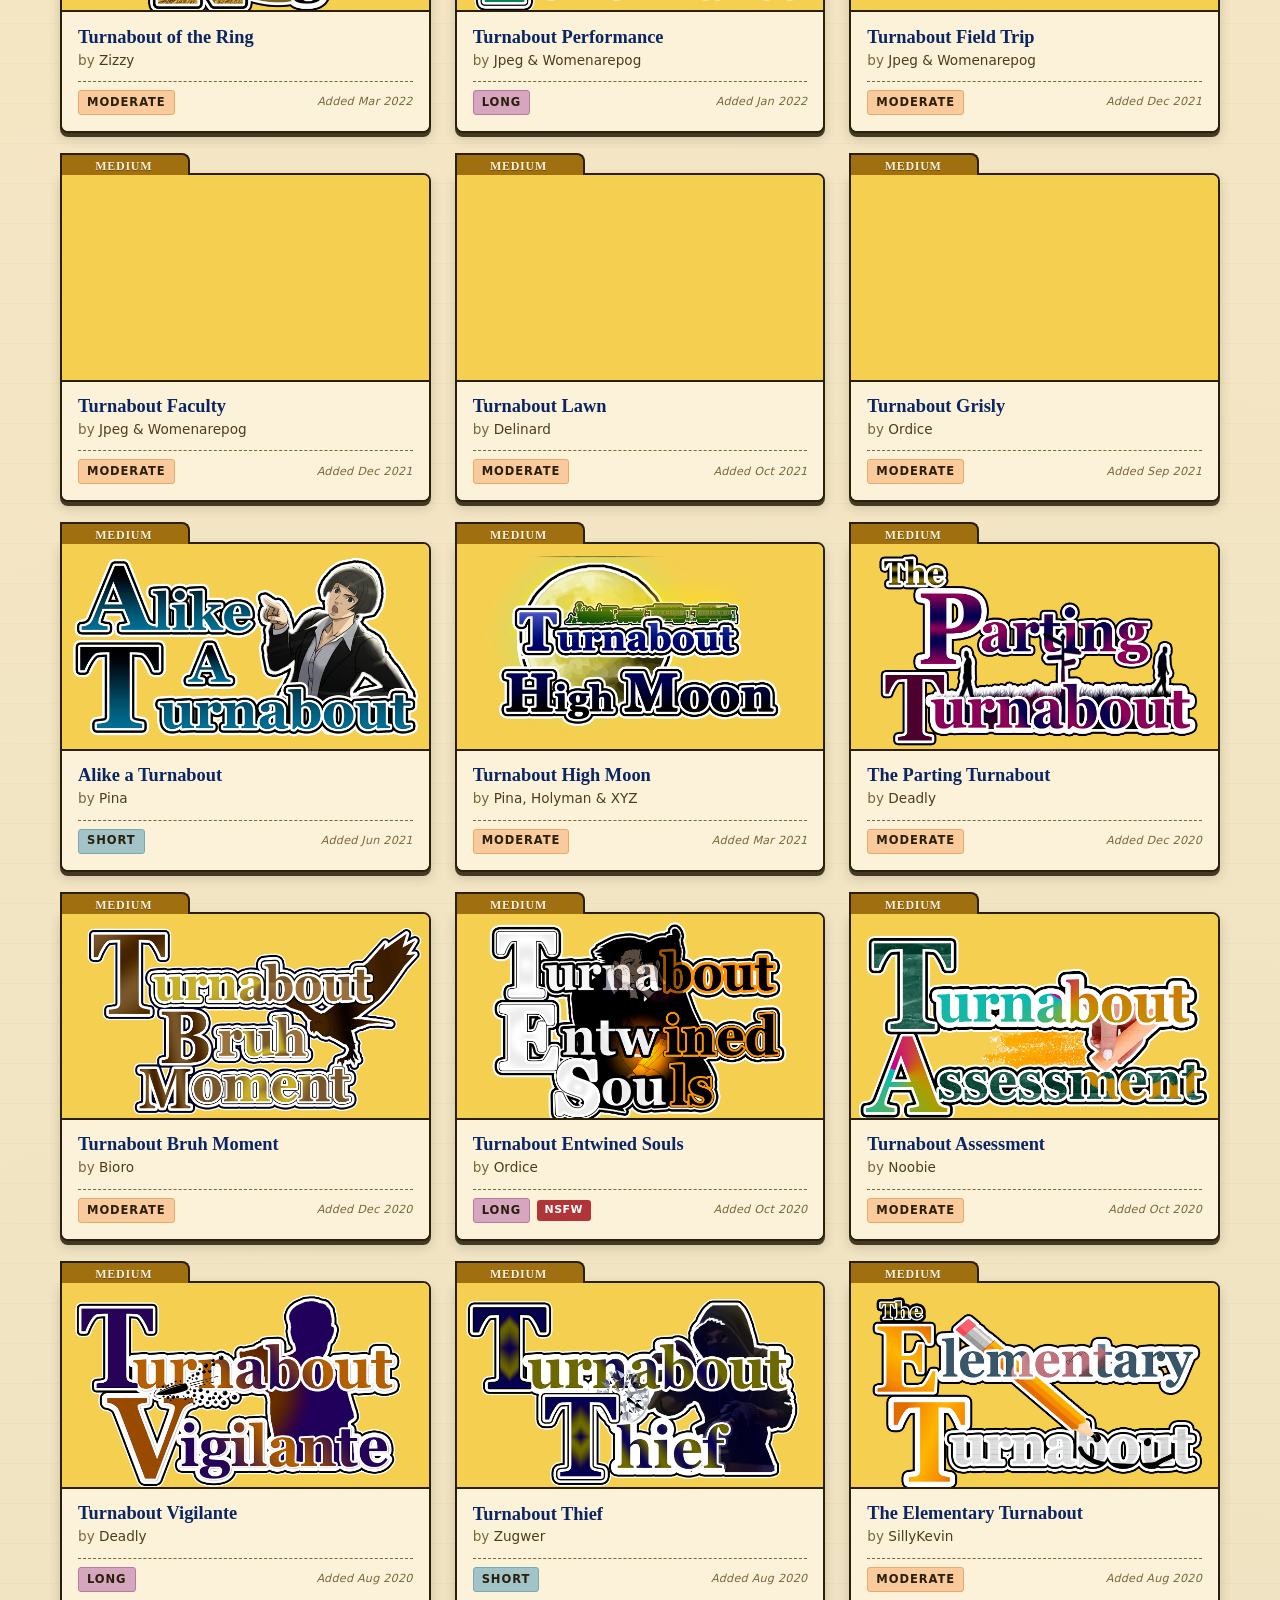
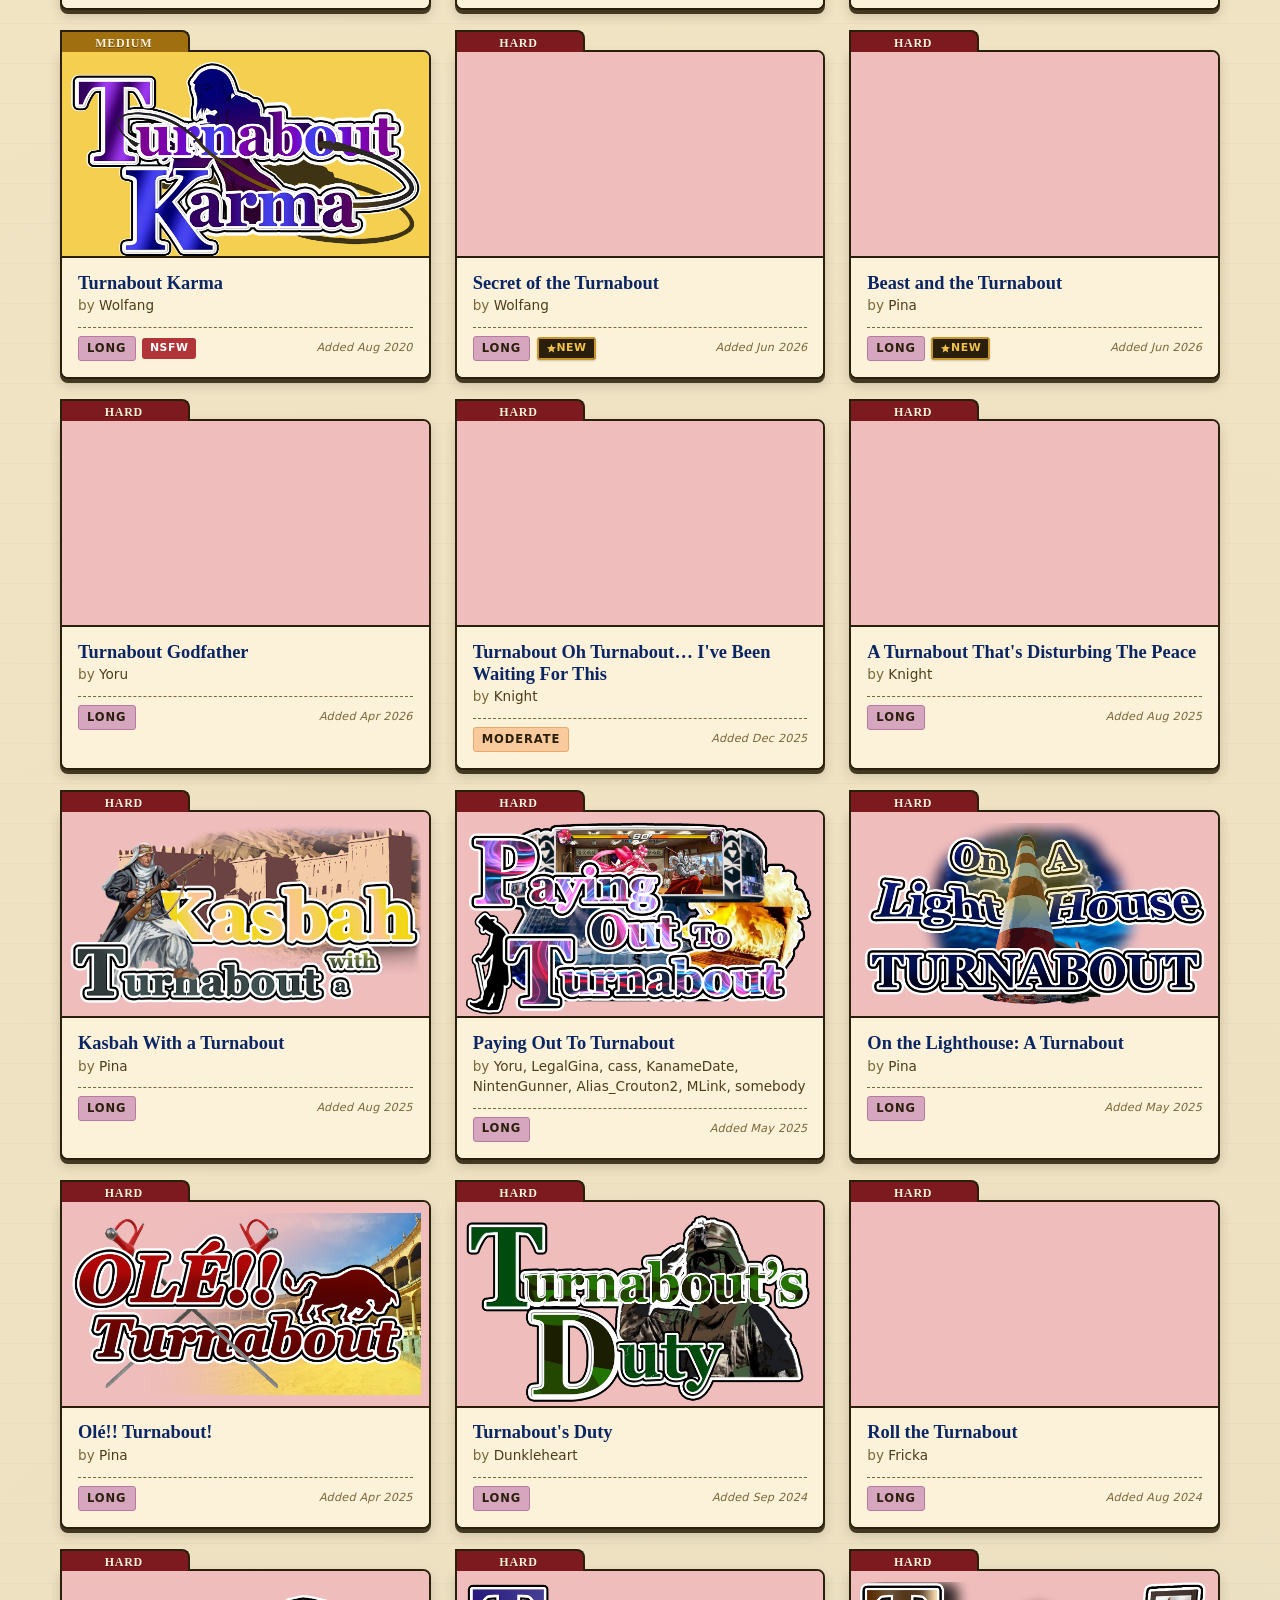
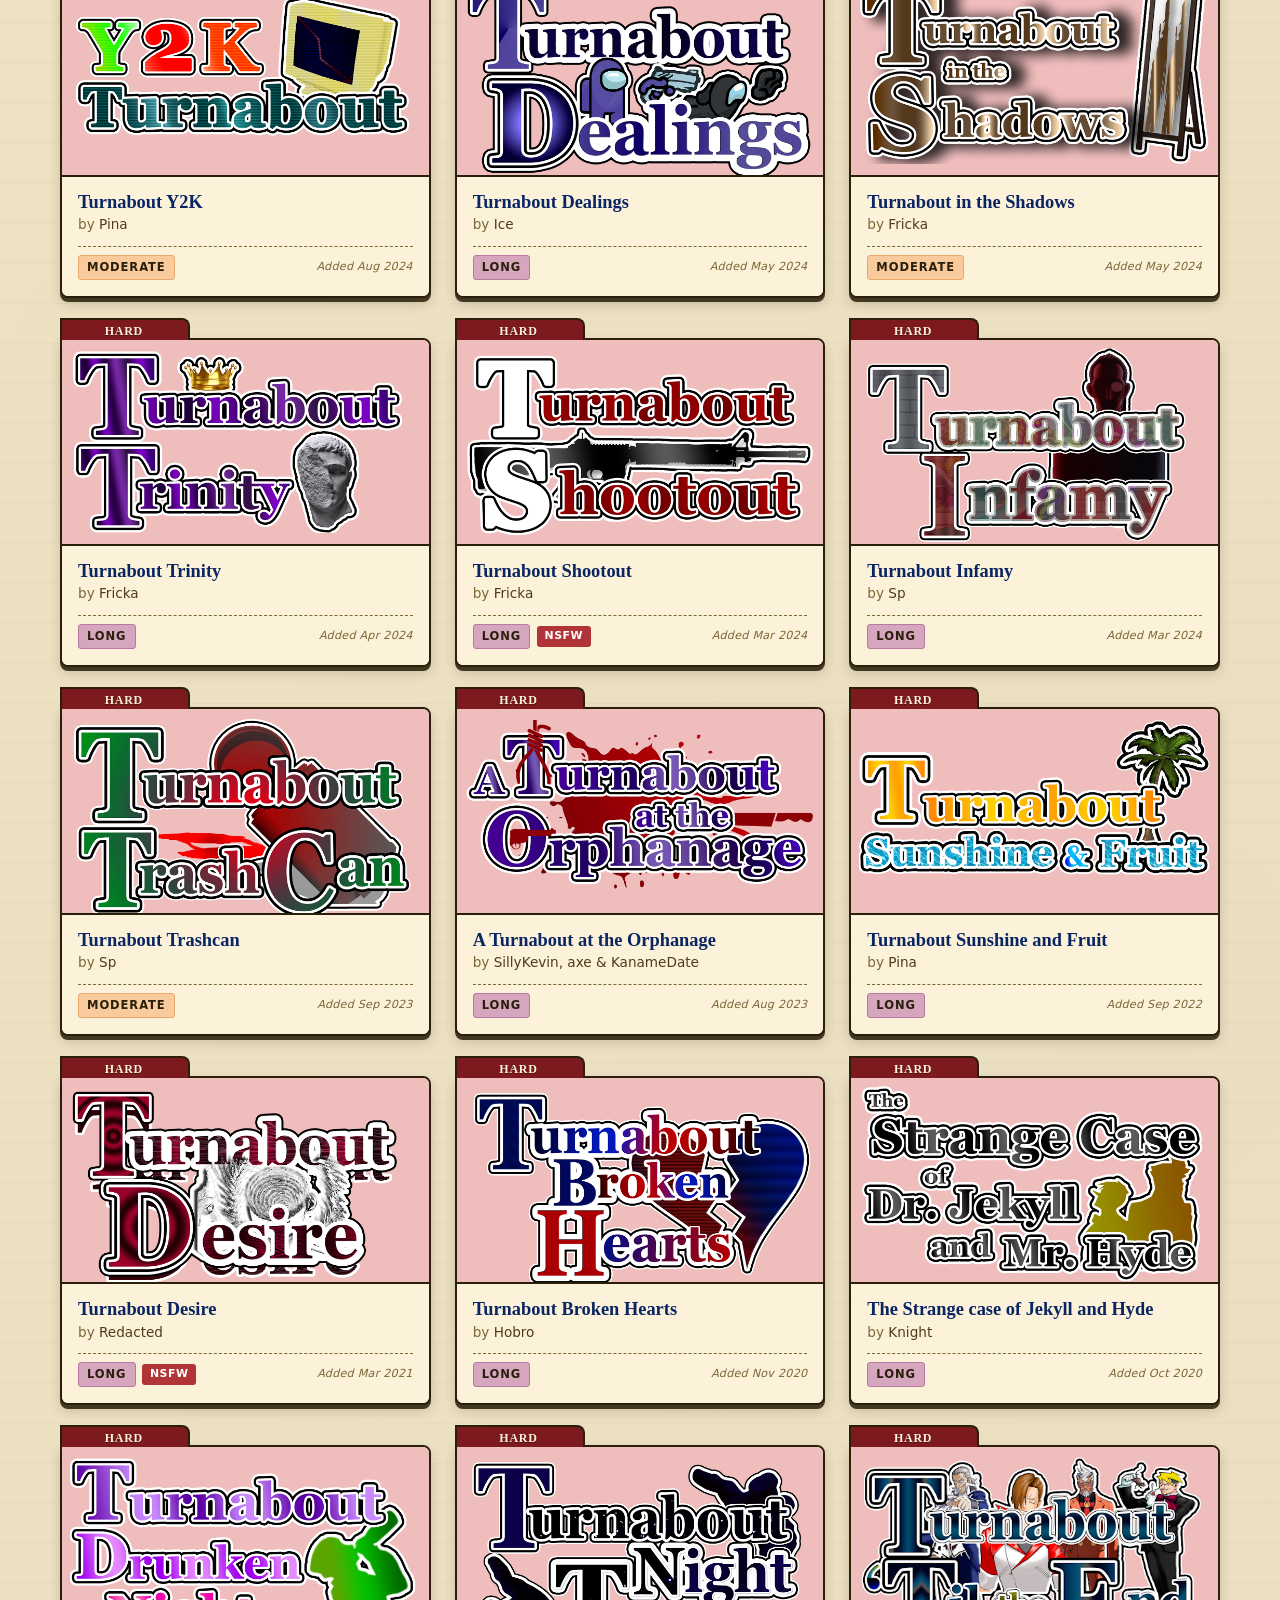
==== commit 0bfbcd3a: "Add Clarity tracking script to index.html Added Clarity tracking script to the head section." ====
--- a/index.html
+++ b/index.html
@@ -3,6 +3,13 @@
 
 <head>
   <meta charset="UTF-8" />
+  <script type="text/javascript">
+    (function(c,l,a,r,i,t,y){
+        c[a]=c[a]||function(){(c[a].q=c[a].q||[]).push(arguments)};
+        t=l.createElement(r);t.async=1;t.src="https://www.clarity.ms/tag/"+i;
+        y=l.getElementsByTagName(r)[0];y.parentNode.insertBefore(t,y);
+    })(window, document, "clarity", "script", "xsotd1lpuk");
+  </script>
   <meta name="viewport" content="width=device-width, initial-scale=1.0" />
   <title>Vanilla Case List</title>
   <meta name="description"
@@ -440,4 +447,4 @@
   <script src="app.js"></script>
 </body>
 
-</html>+</html>
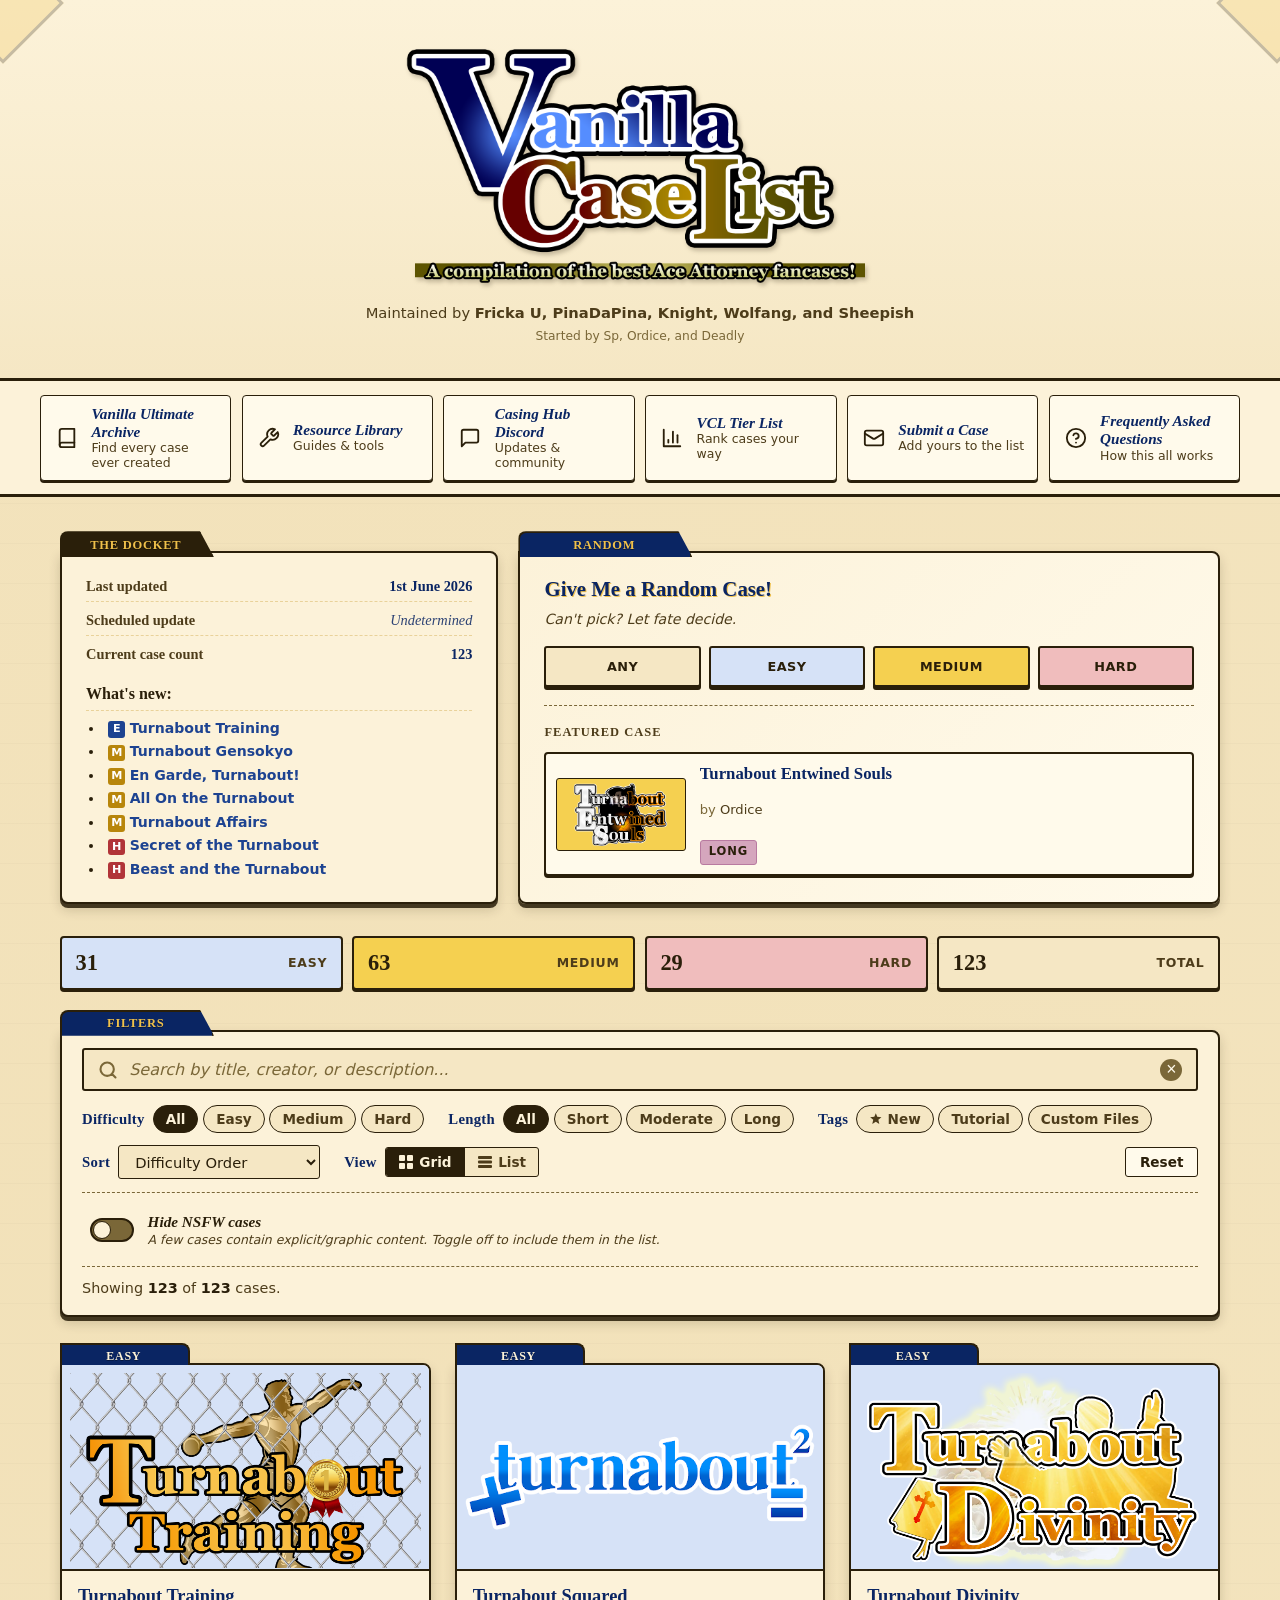
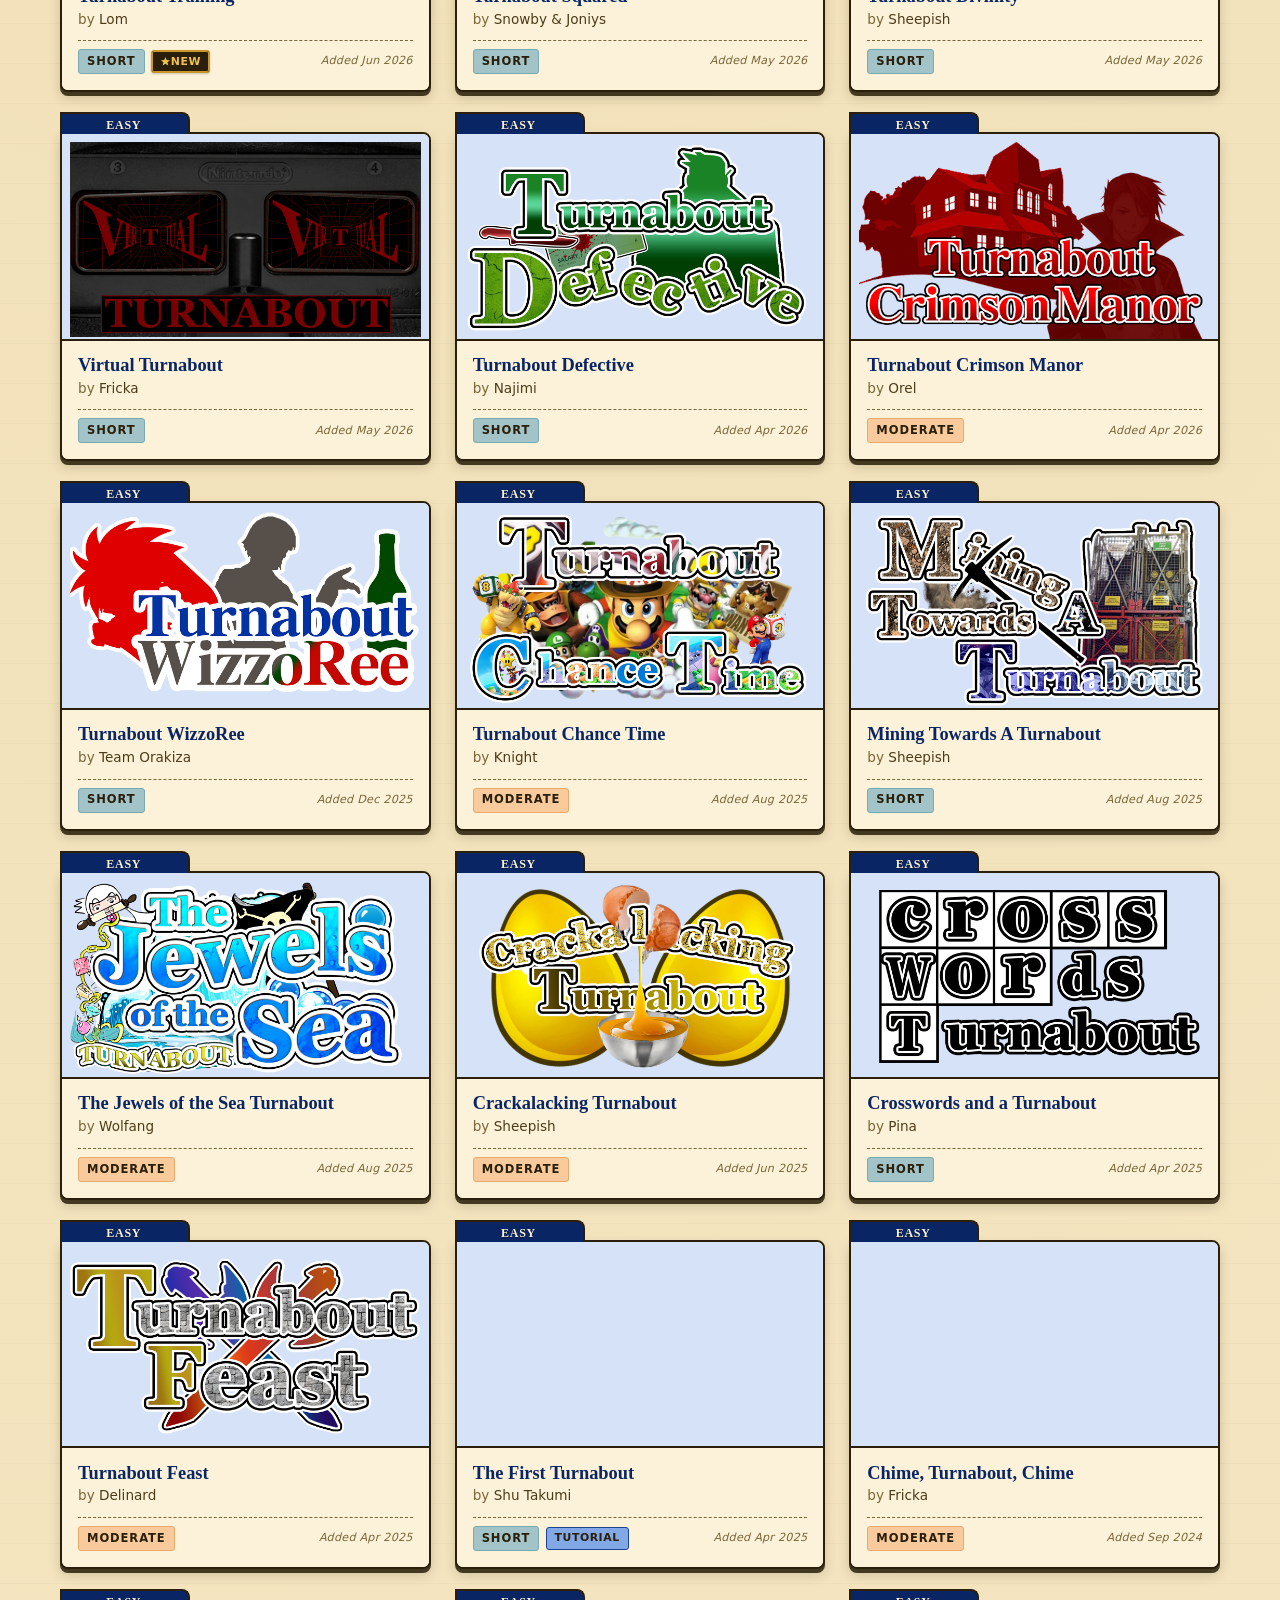
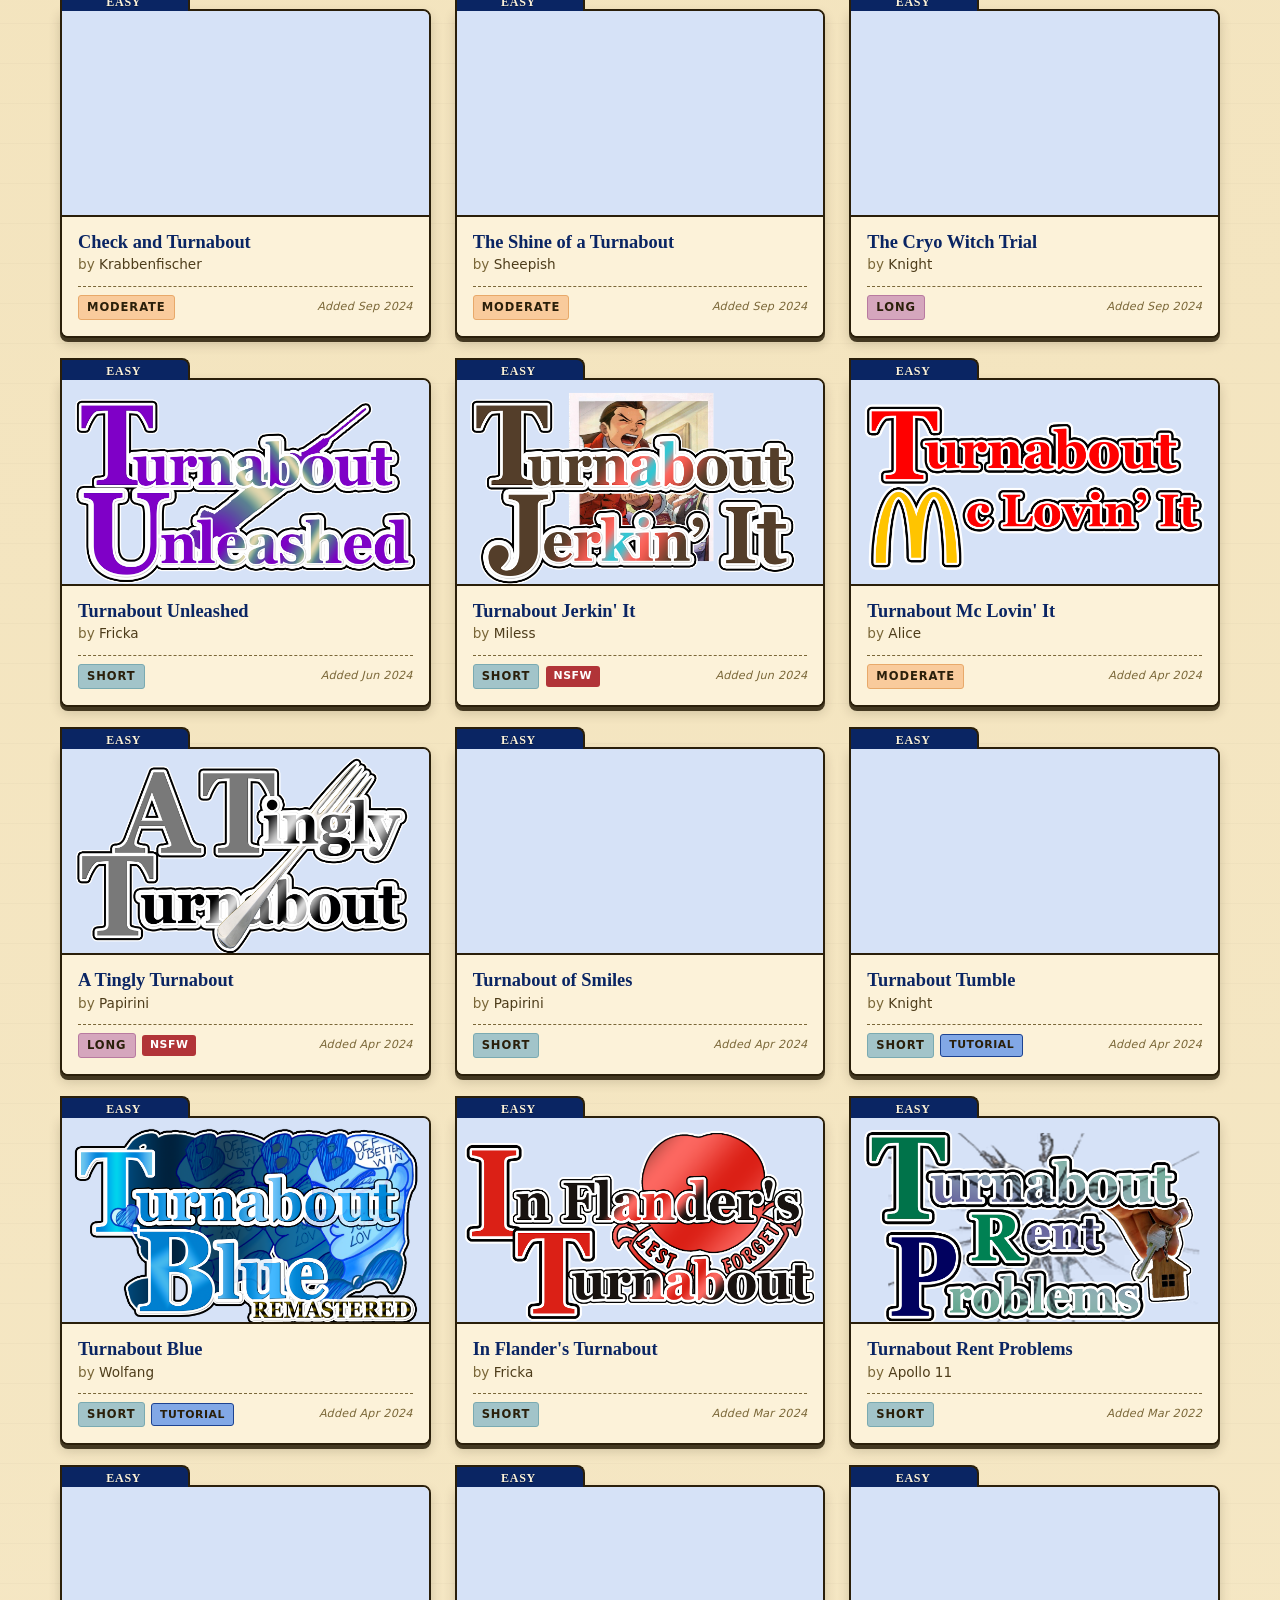
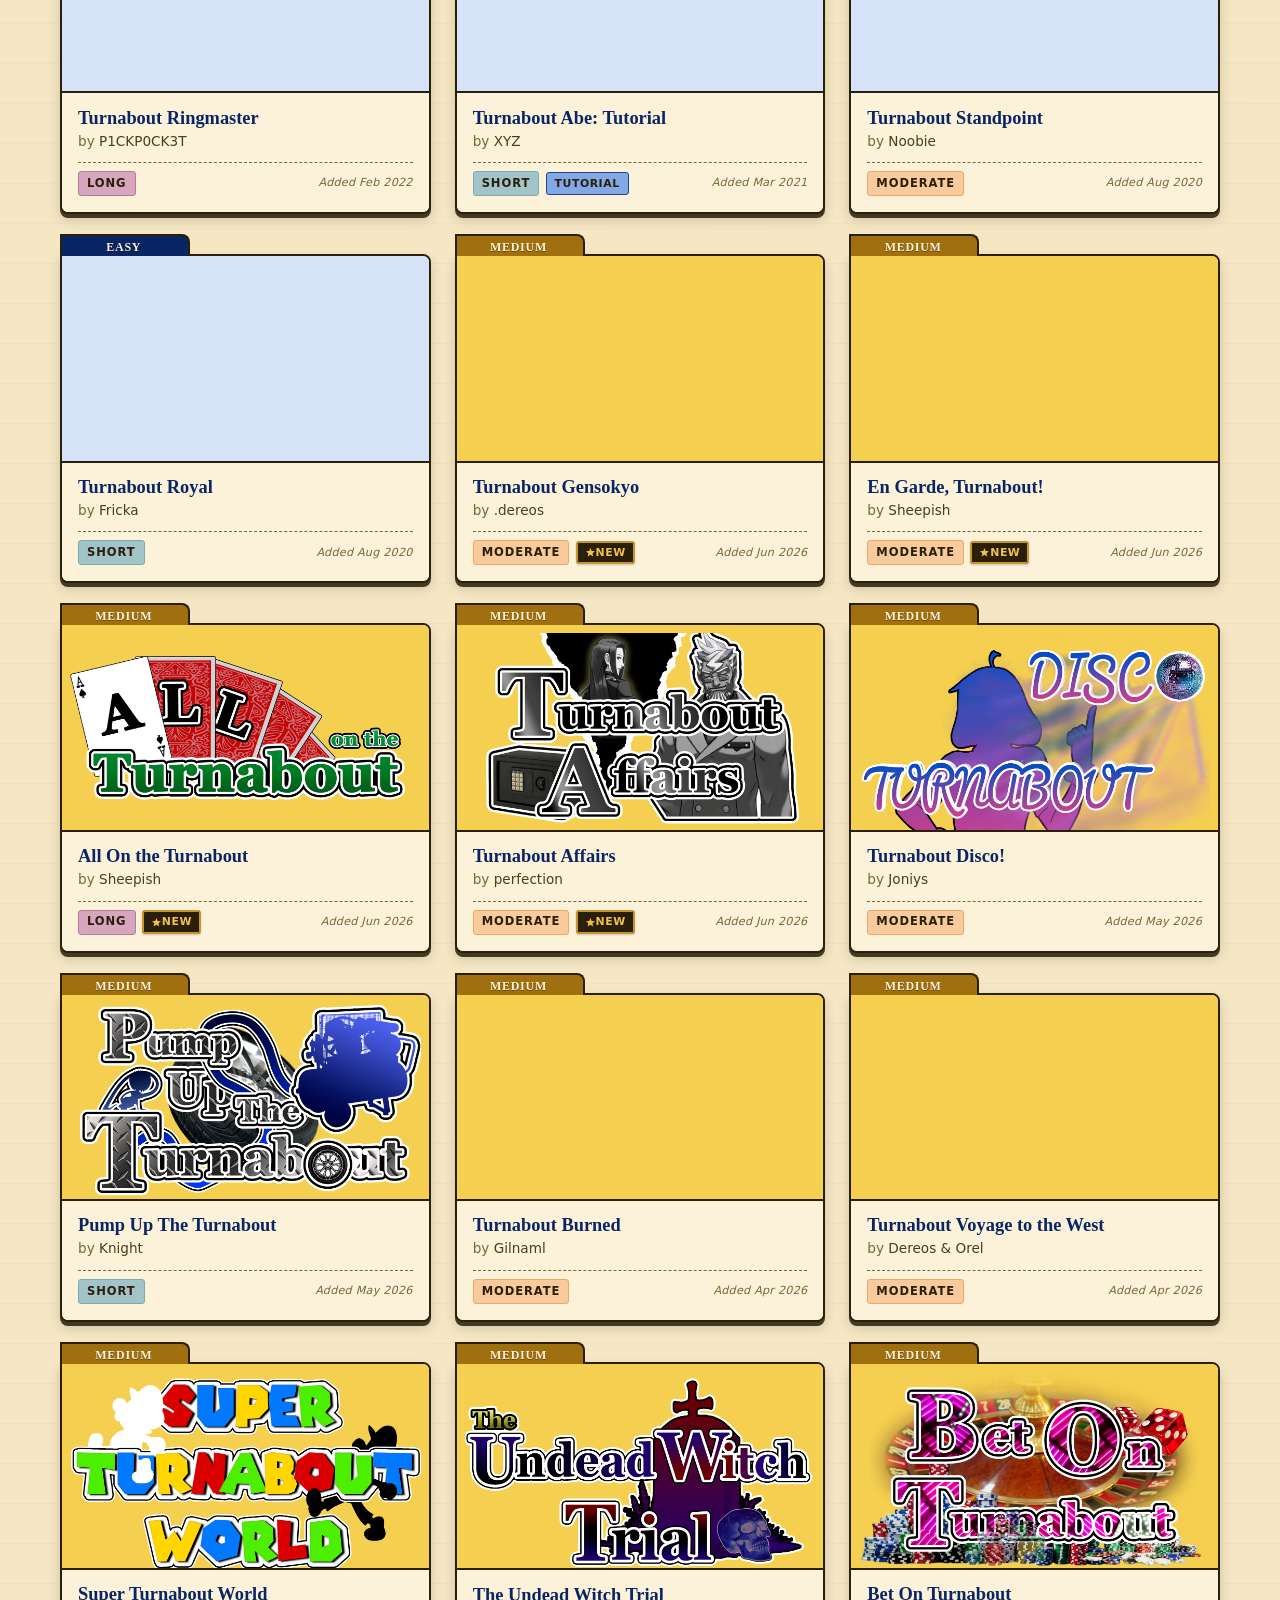
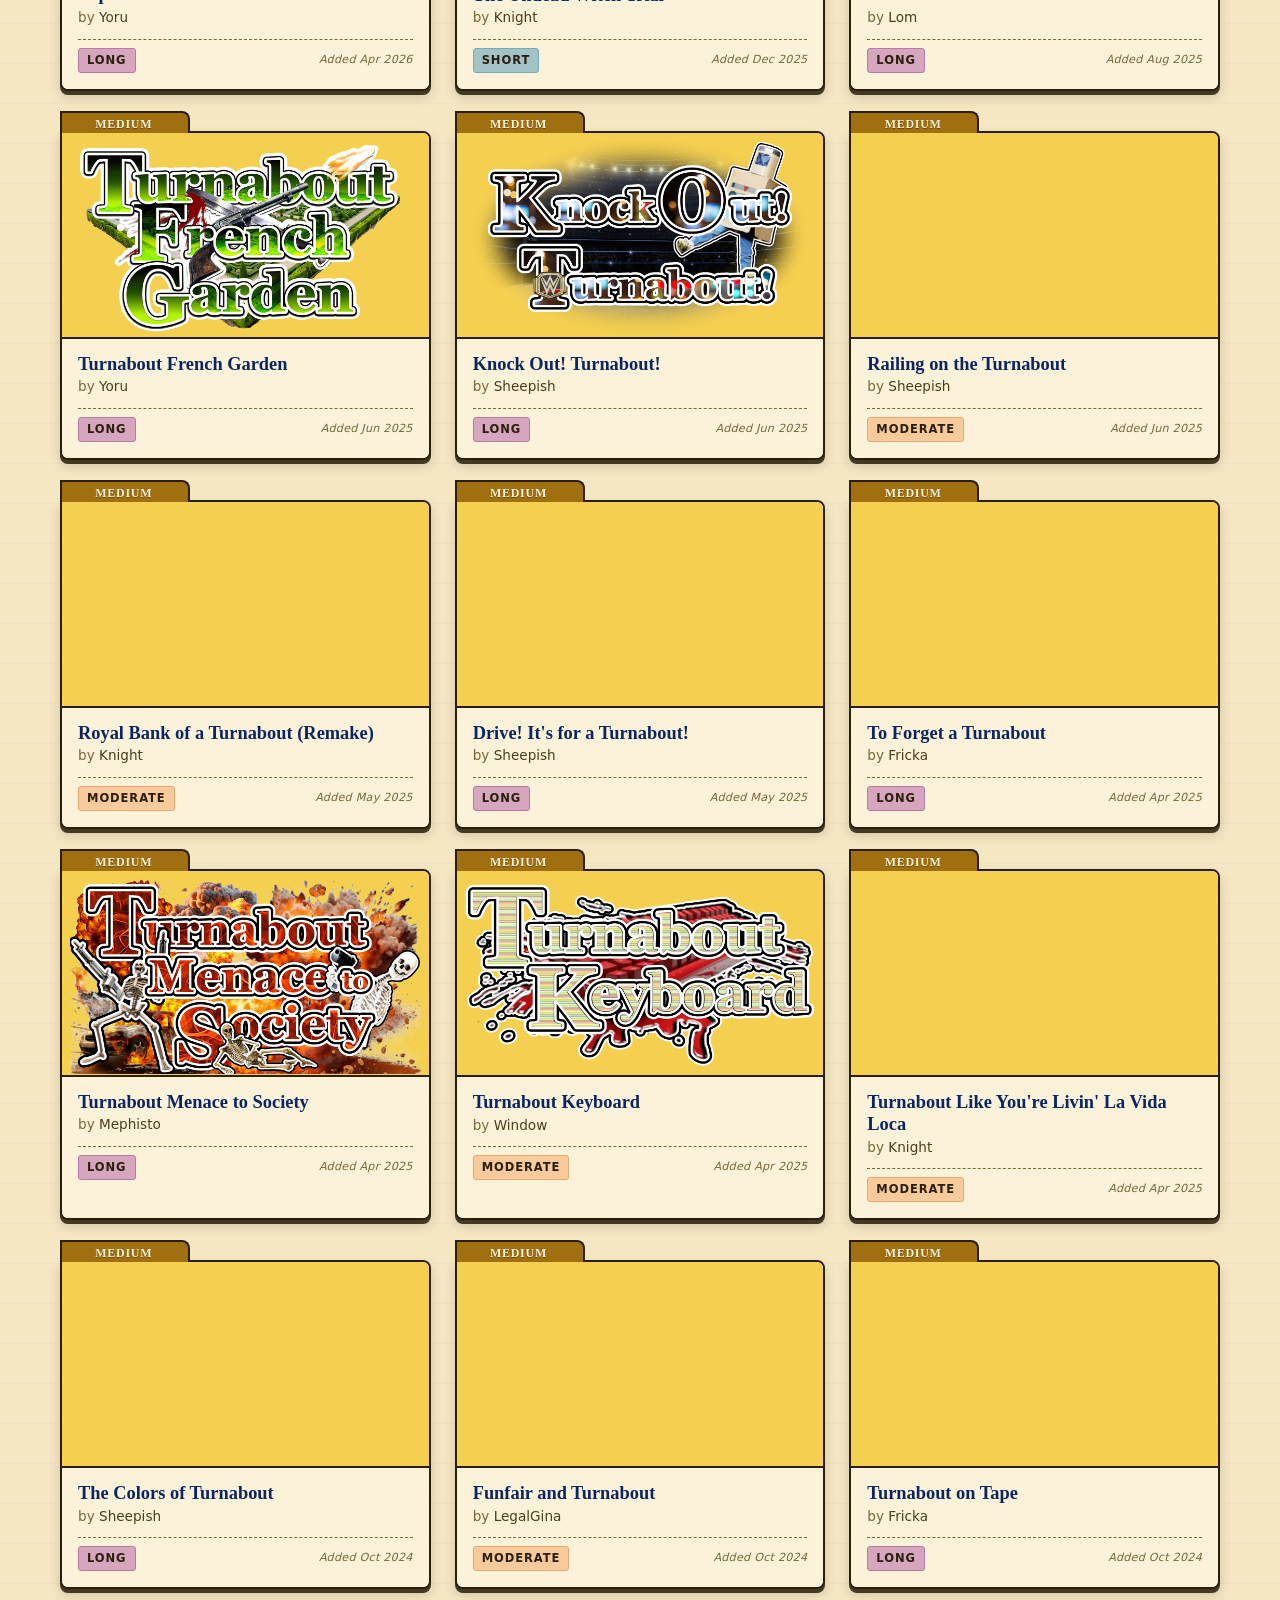
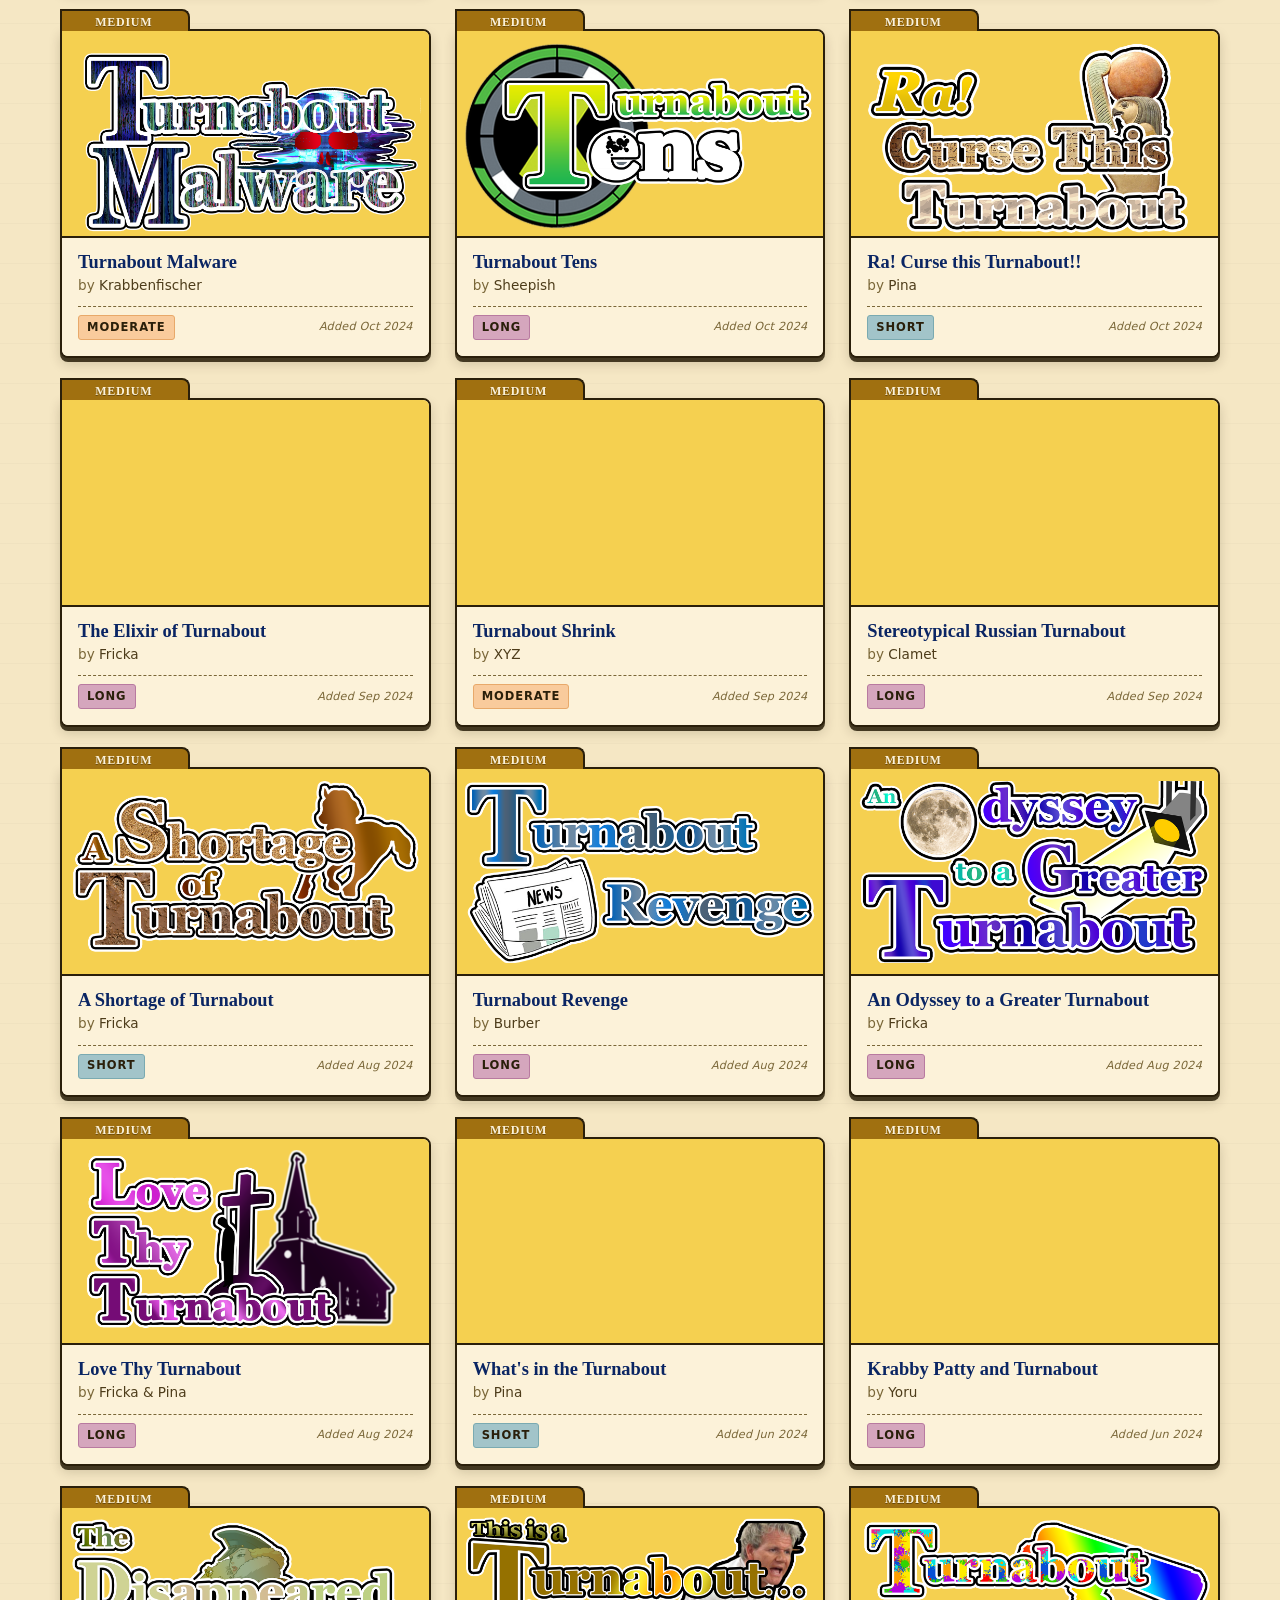
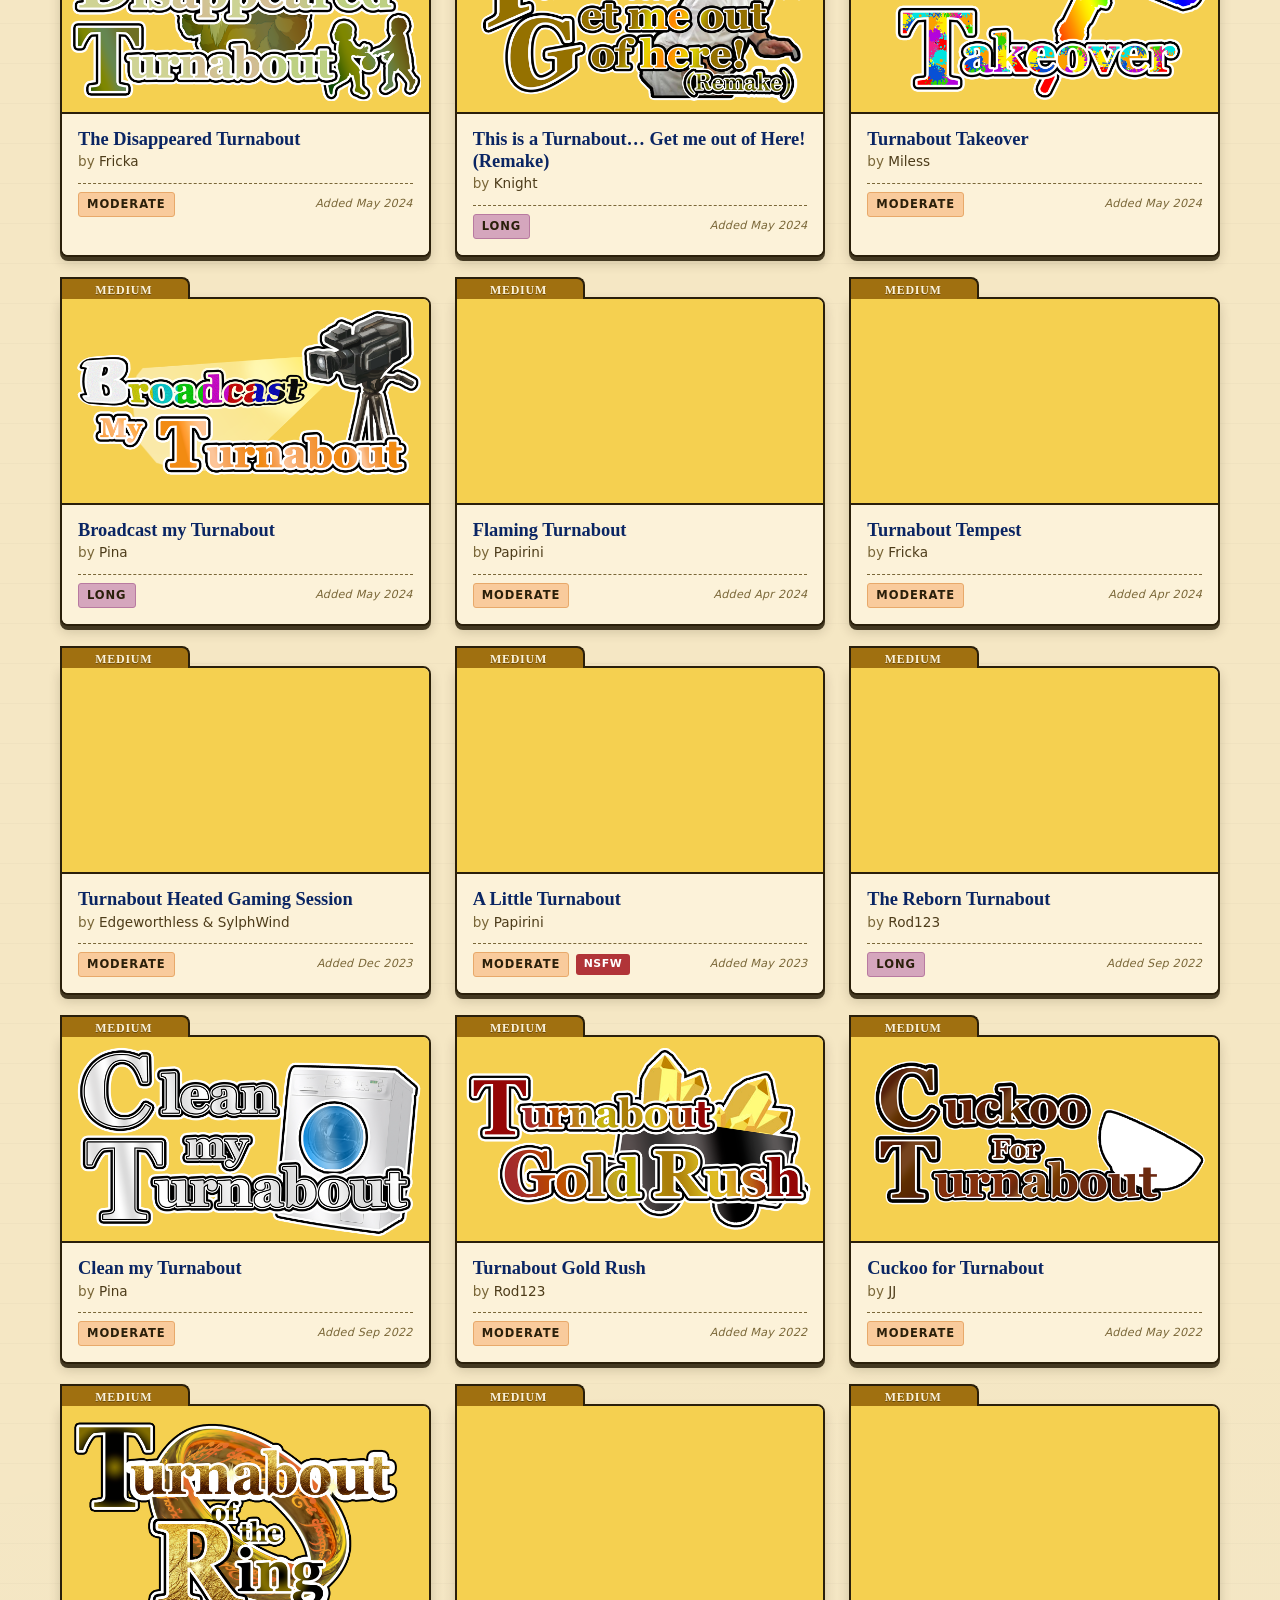
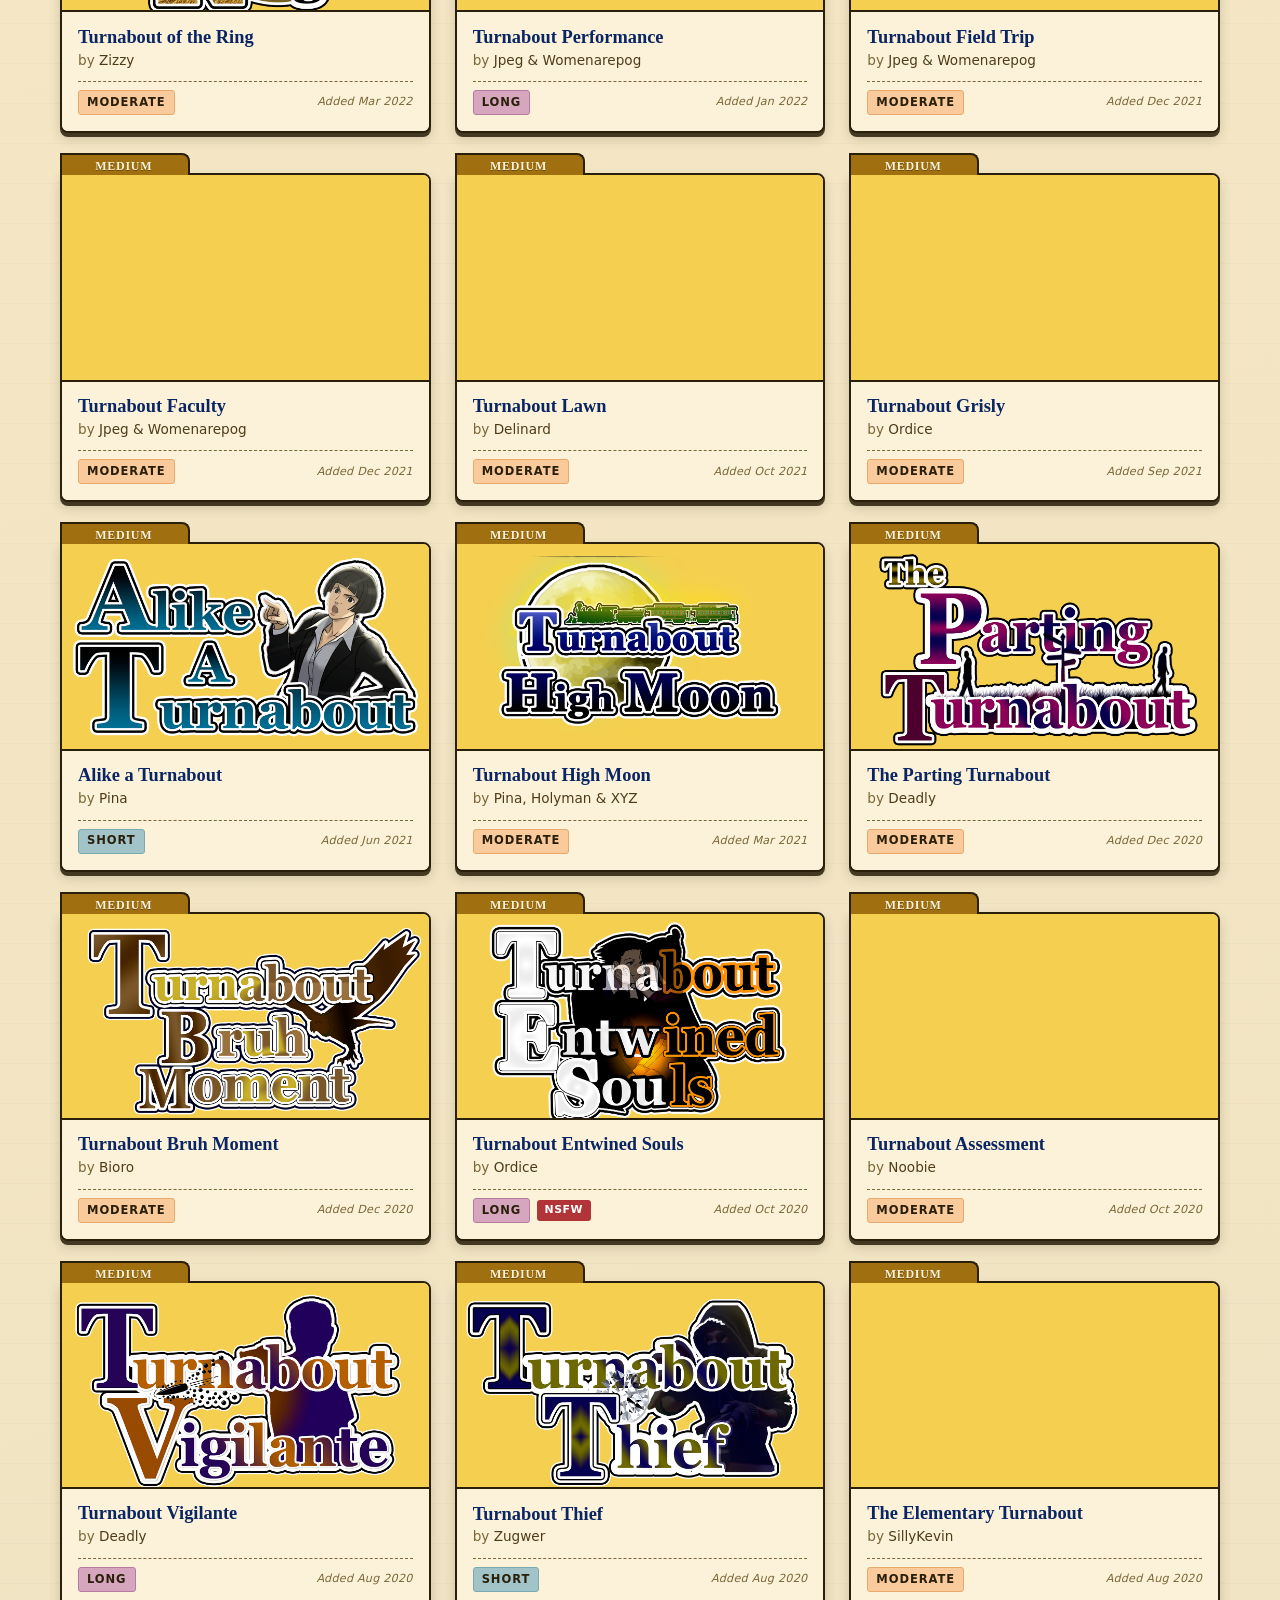
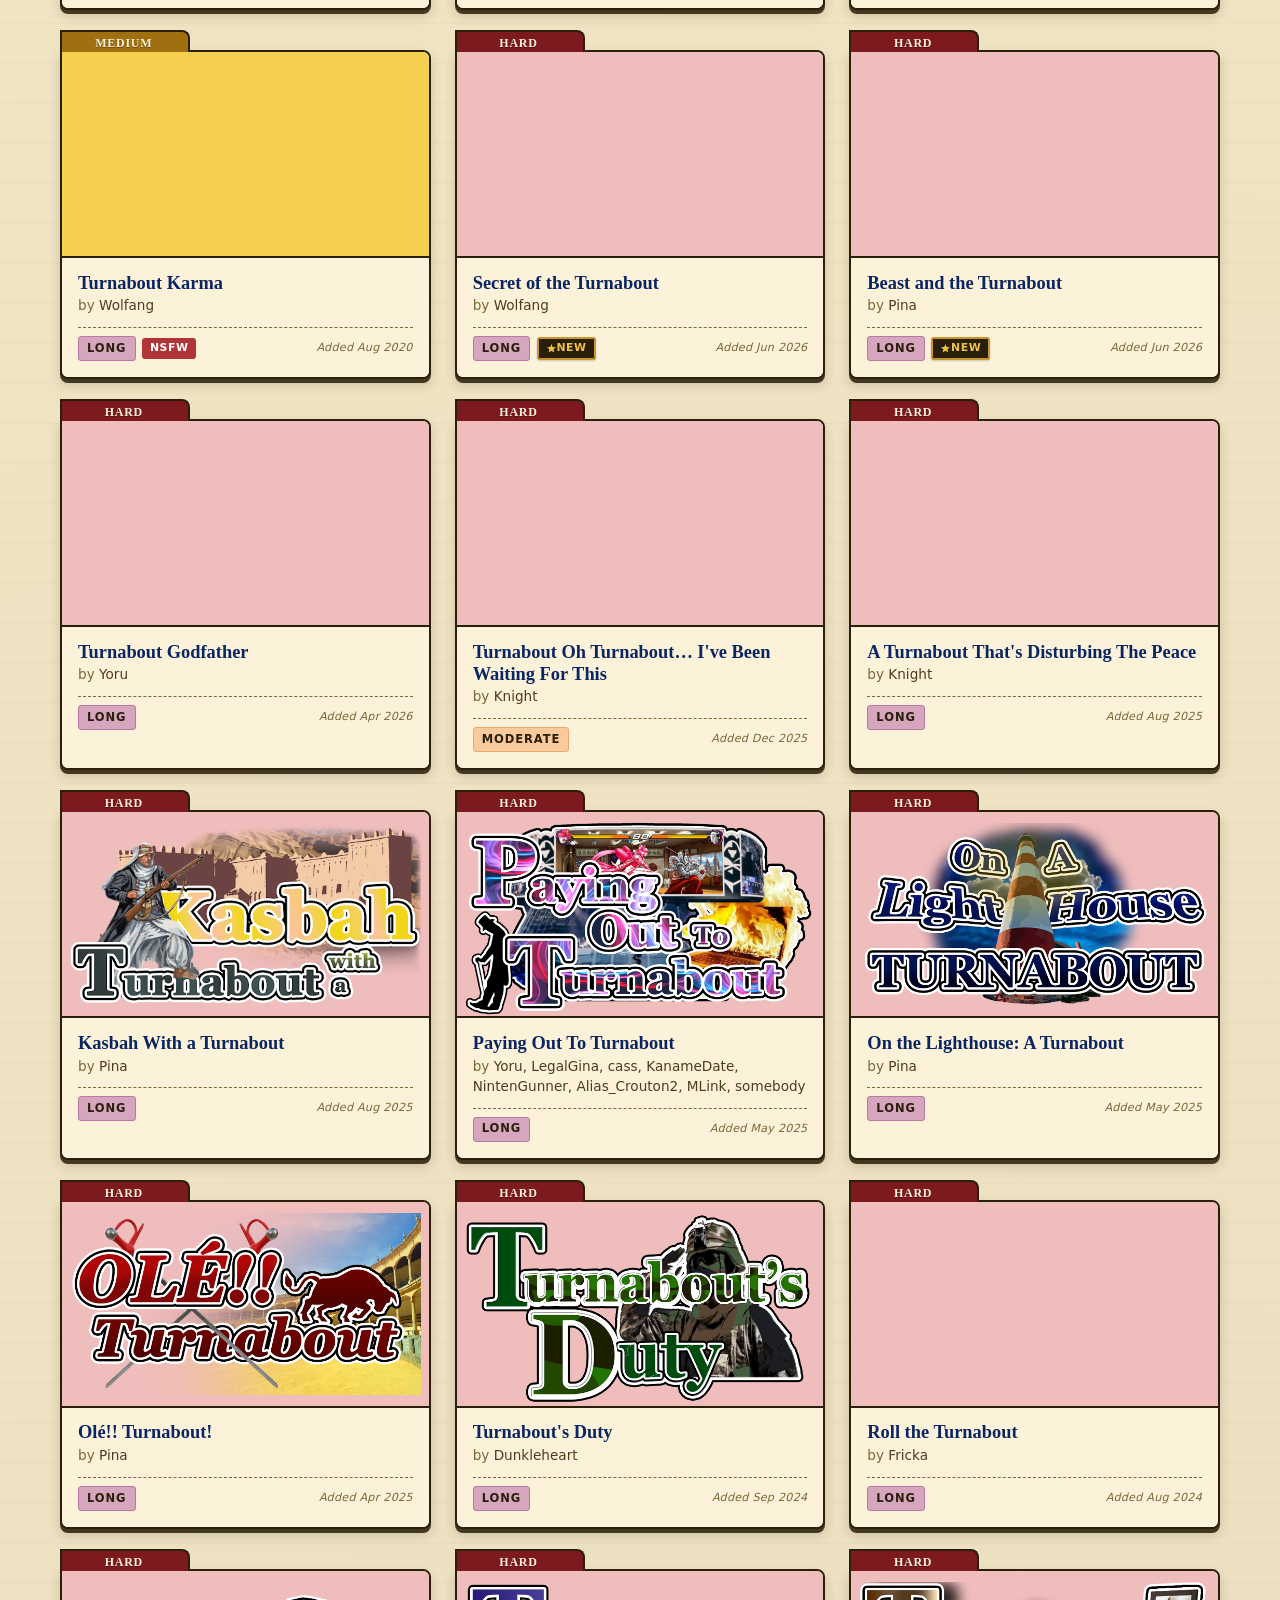
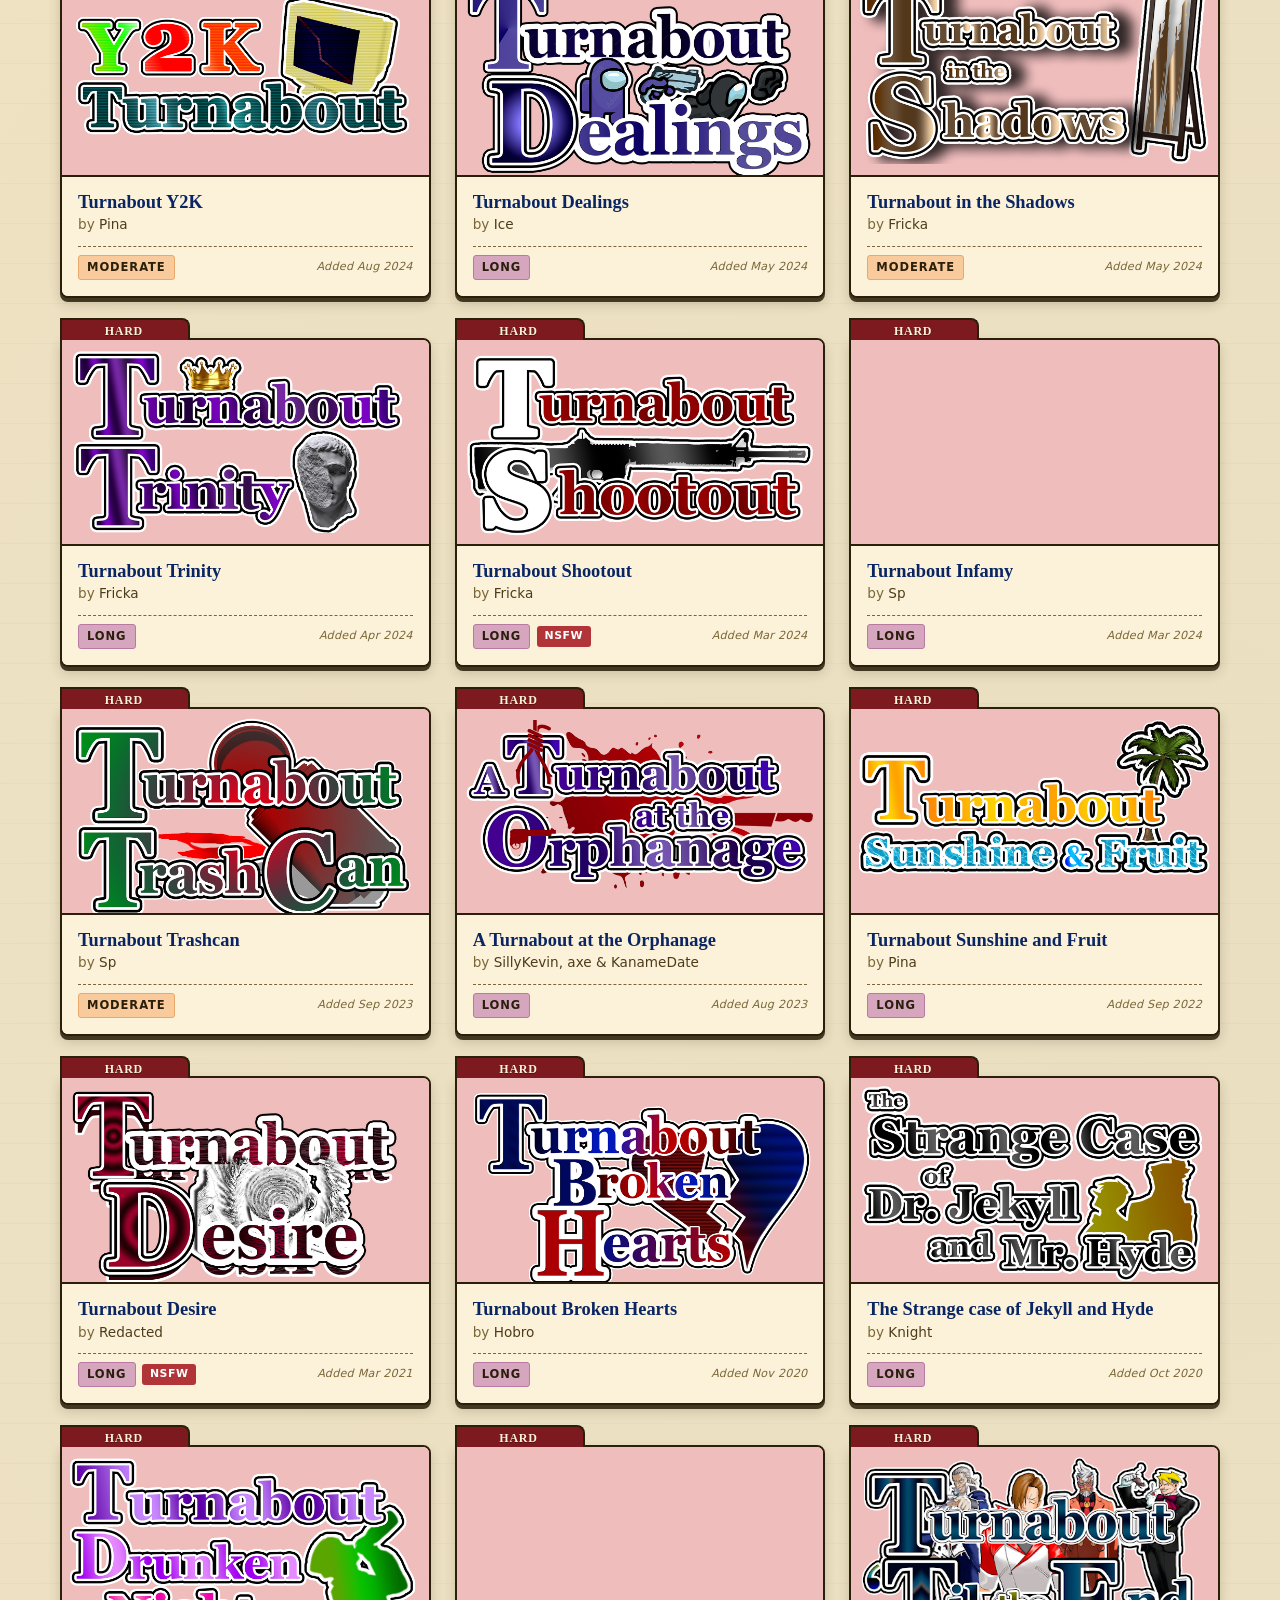
==== commit a07fd5bb: "FAQ change may or may not break it idk how to do ts" ====
--- a/index.html
+++ b/index.html
@@ -179,6 +179,17 @@
             non-vanilla characters will be embedded in the <strong>Custom Files</strong> tag on the case card.</p>
         </details>
 
+	<details class="faq-item">
+          <summary>What constitutes a successful Non-CM Run?</summary>
+          <p>If a run is completed fully to truth (or close enough to truth to confirm playability) without the CM 
+	    witnessing the case, it constitutes a successful Non-CM run.</p>
+	  <p>You are allowed as the CM to spectate the case or participate as the Judge, just as long as you do not
+	    backseat the run and influence the cast.</p>
+	  <p>Non-CM runs are typically hosted by editors or helpers, and may be participated in by them, though runs
+	    can be merely supervised. You are allowed to run the Non-CM run yourself, as long as you ensure an editor
+	    is notified and provided details of how the run went.</p>
+        </details>
+
         <details class="faq-item">
           <summary>Are the Google Drive links safe to download?</summary>
           <p><strong>Yes</strong>, the editors made the Drive links themselves and they're 100% trusted. If you need
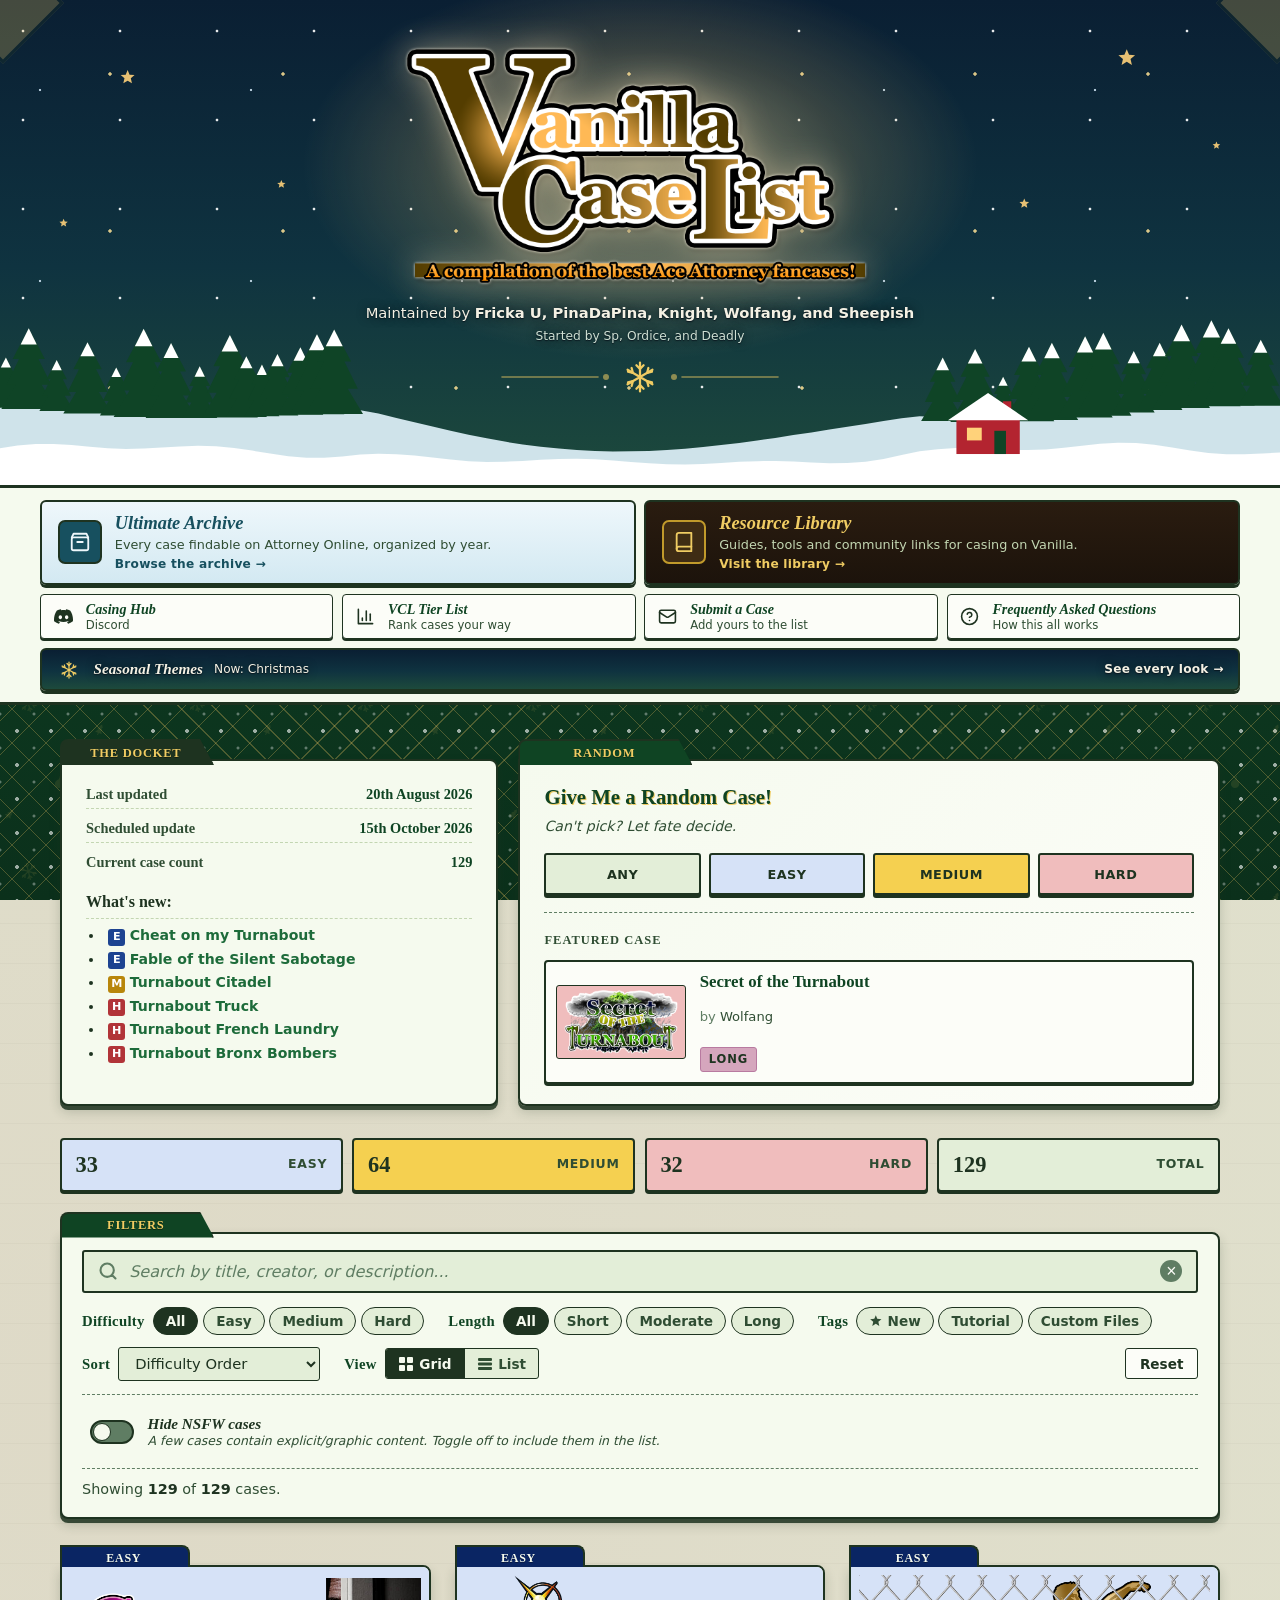
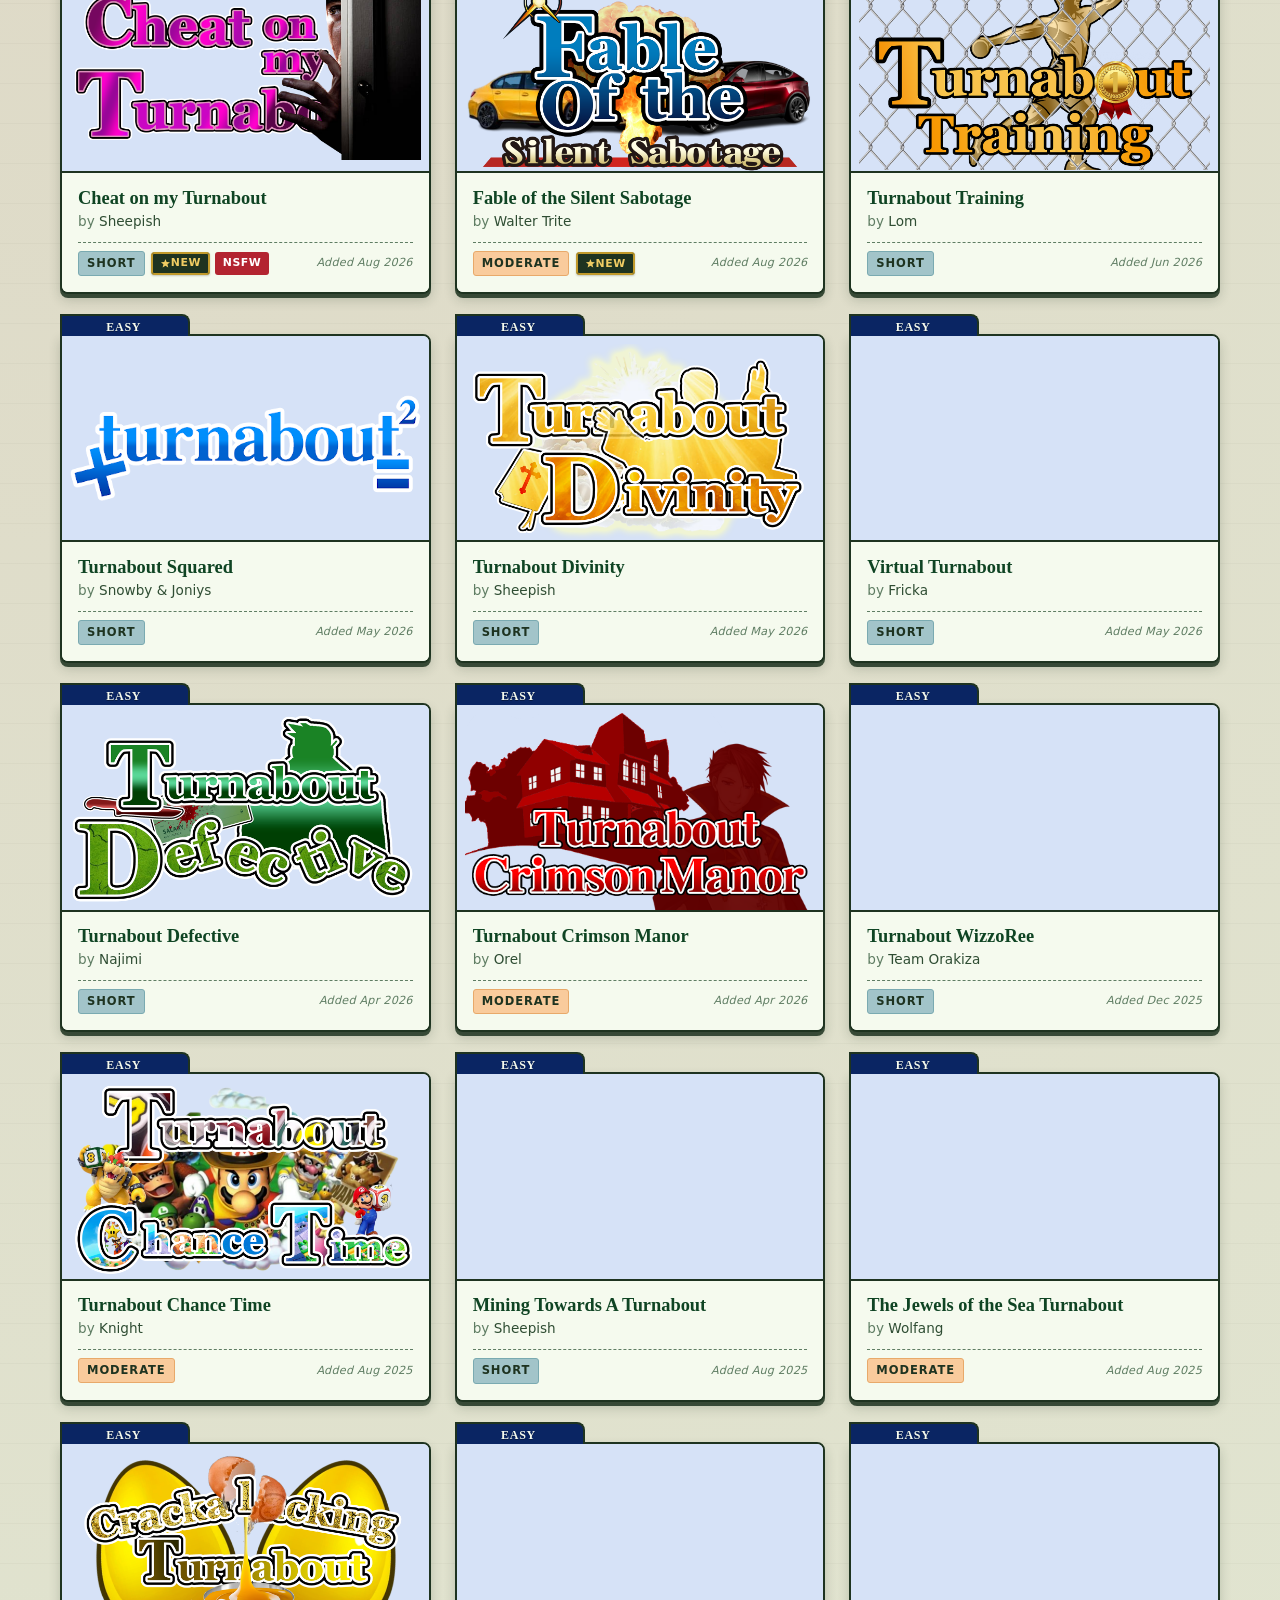
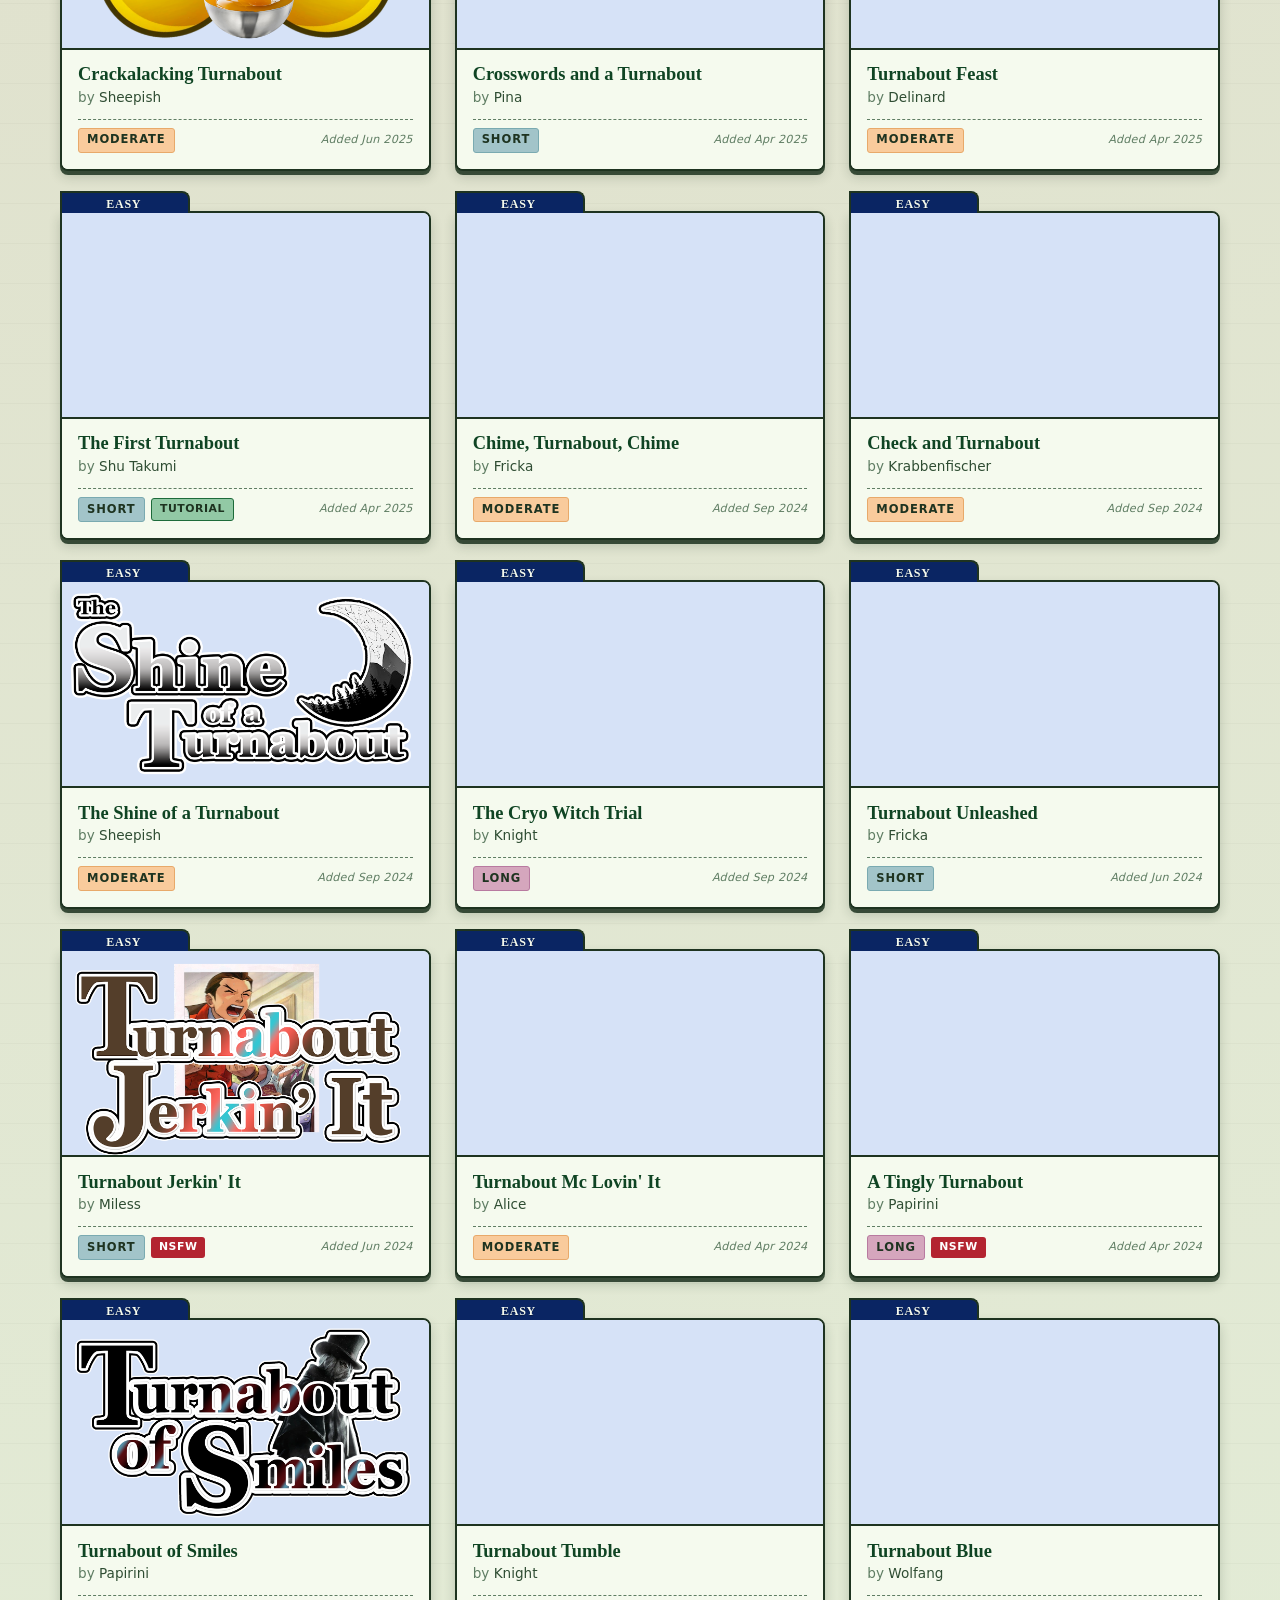
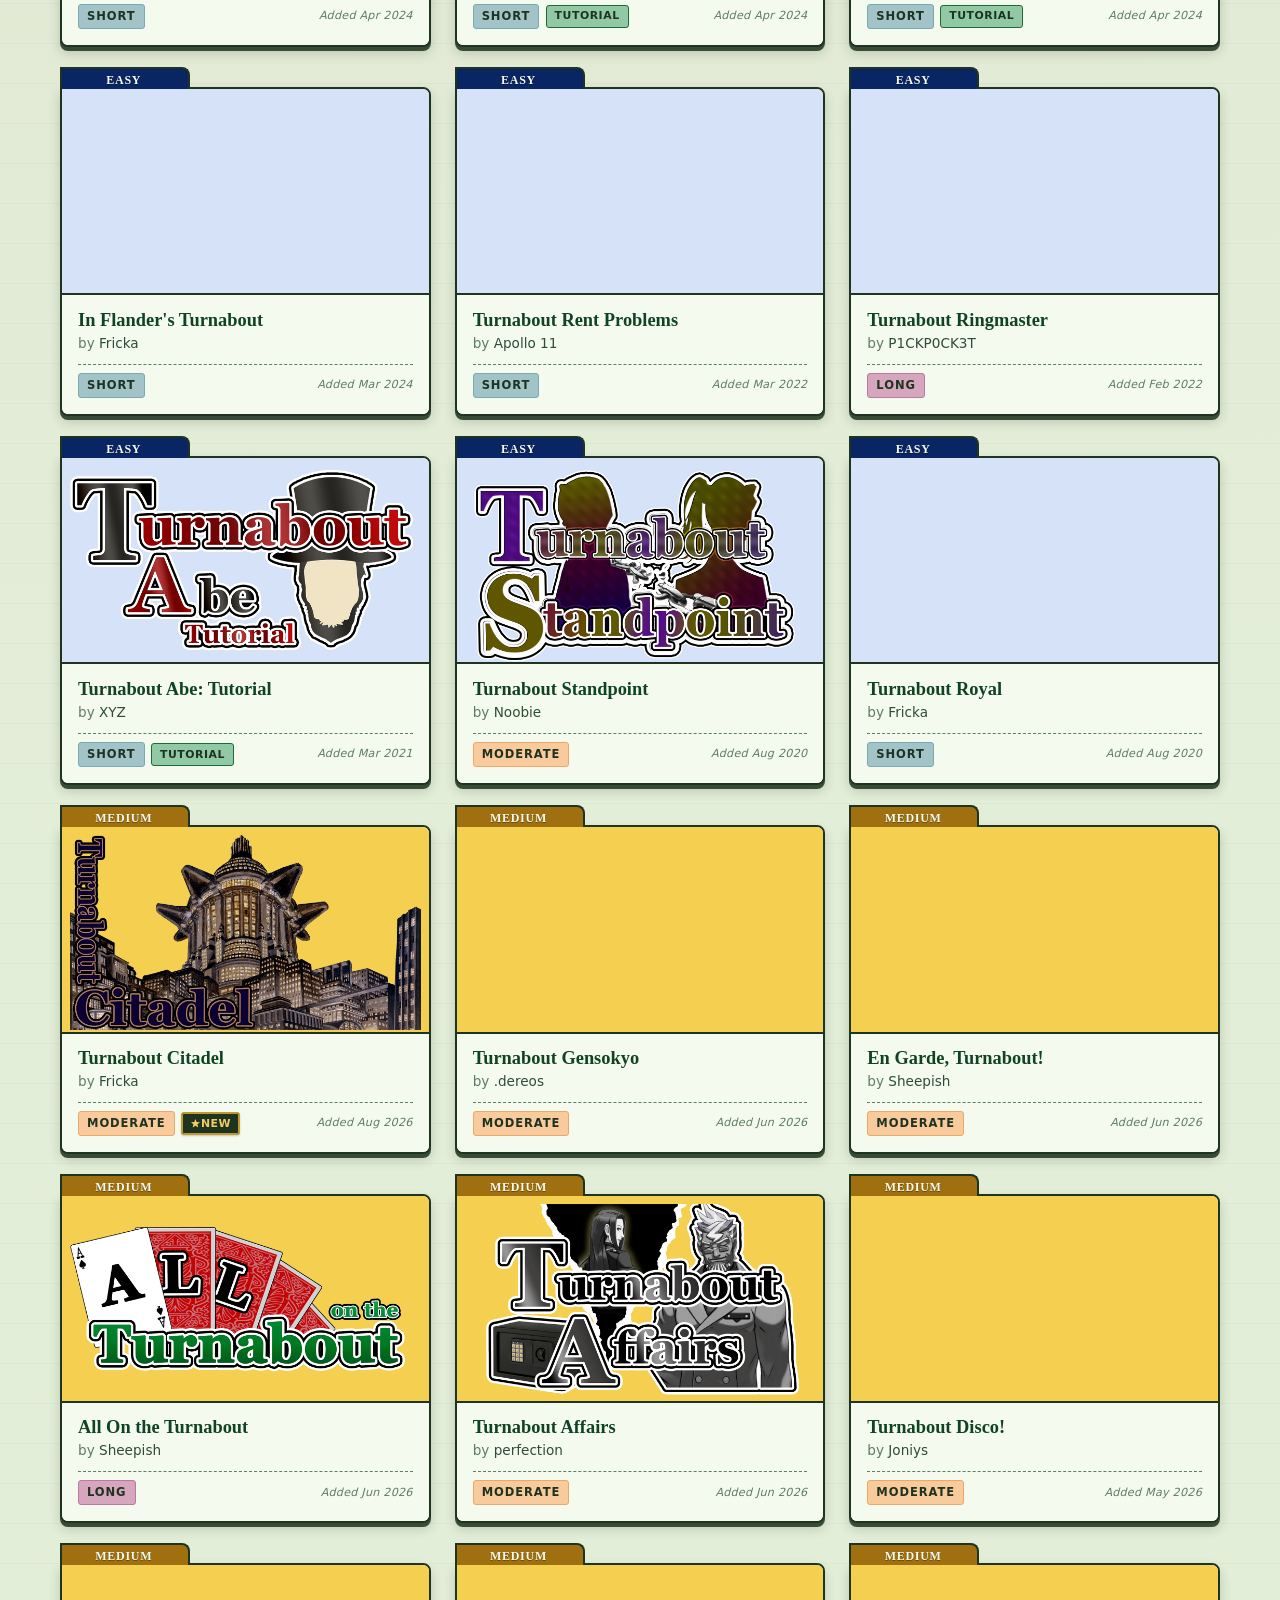
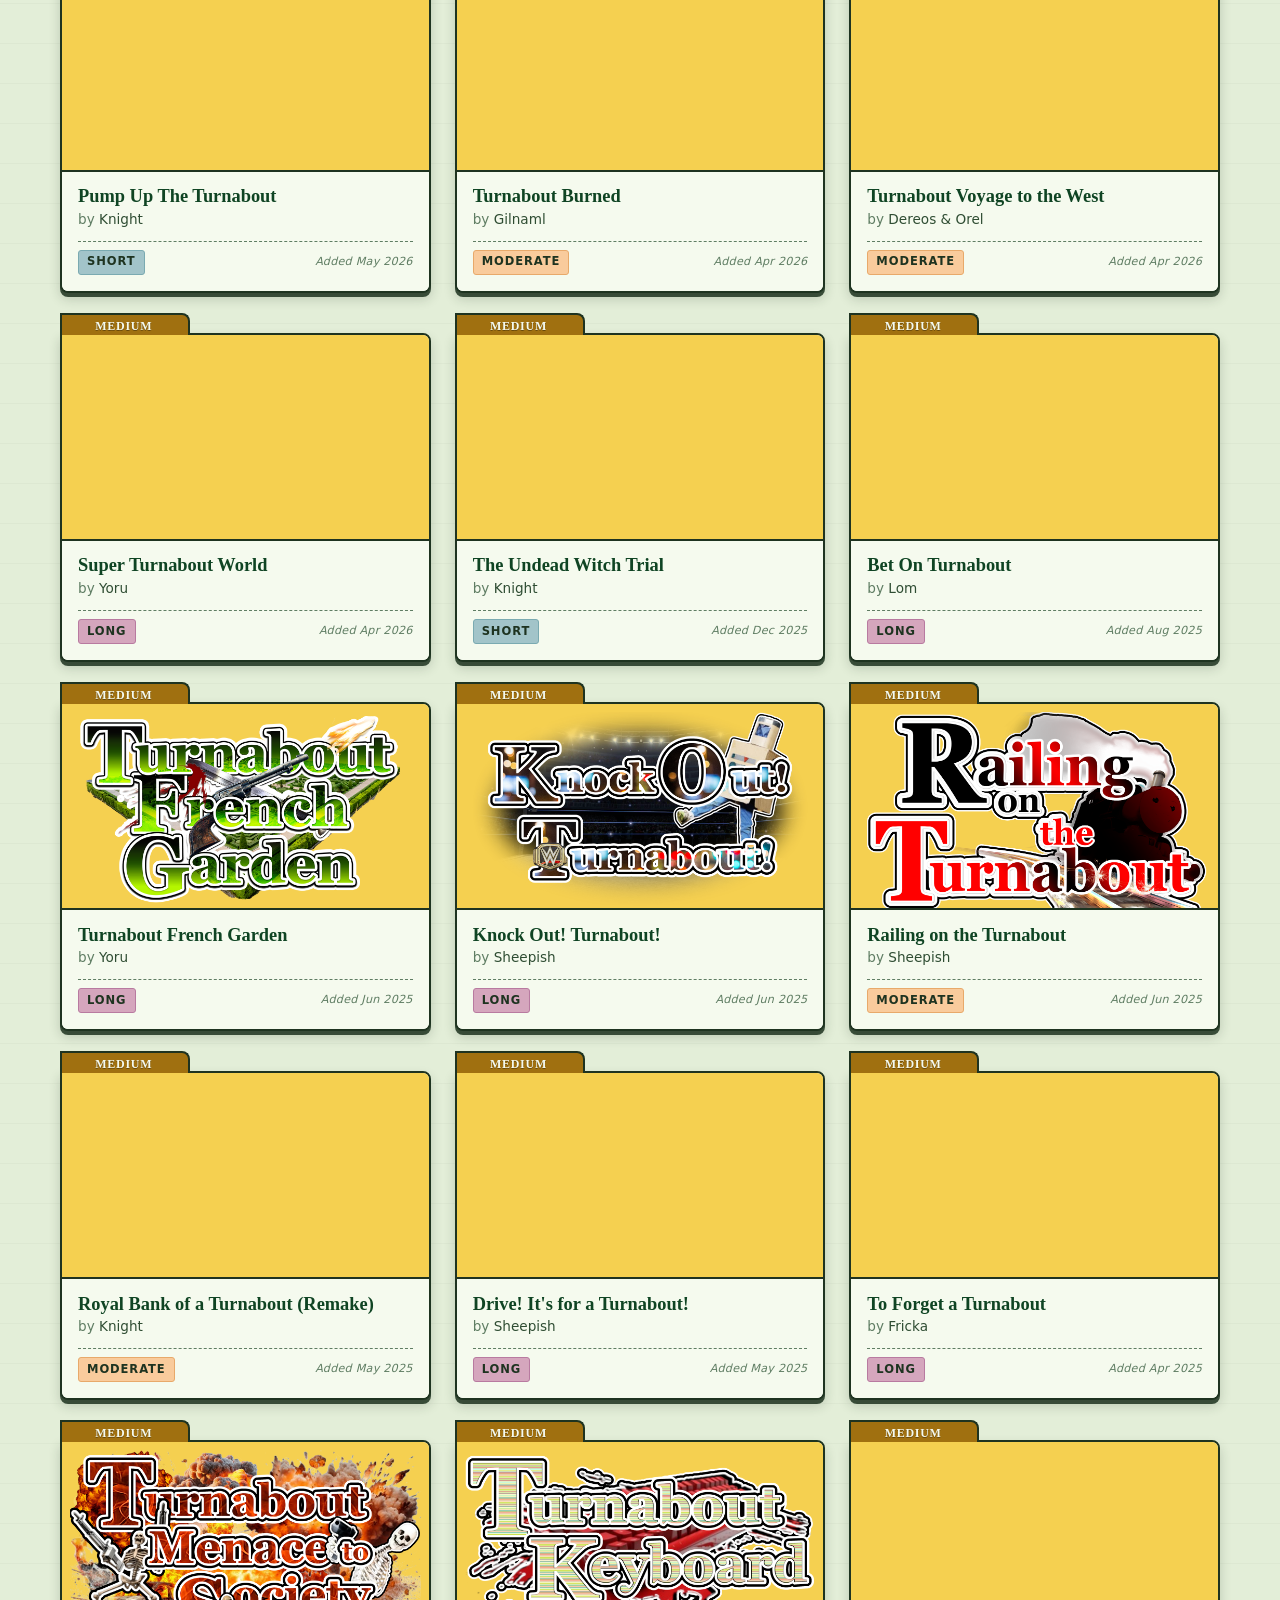
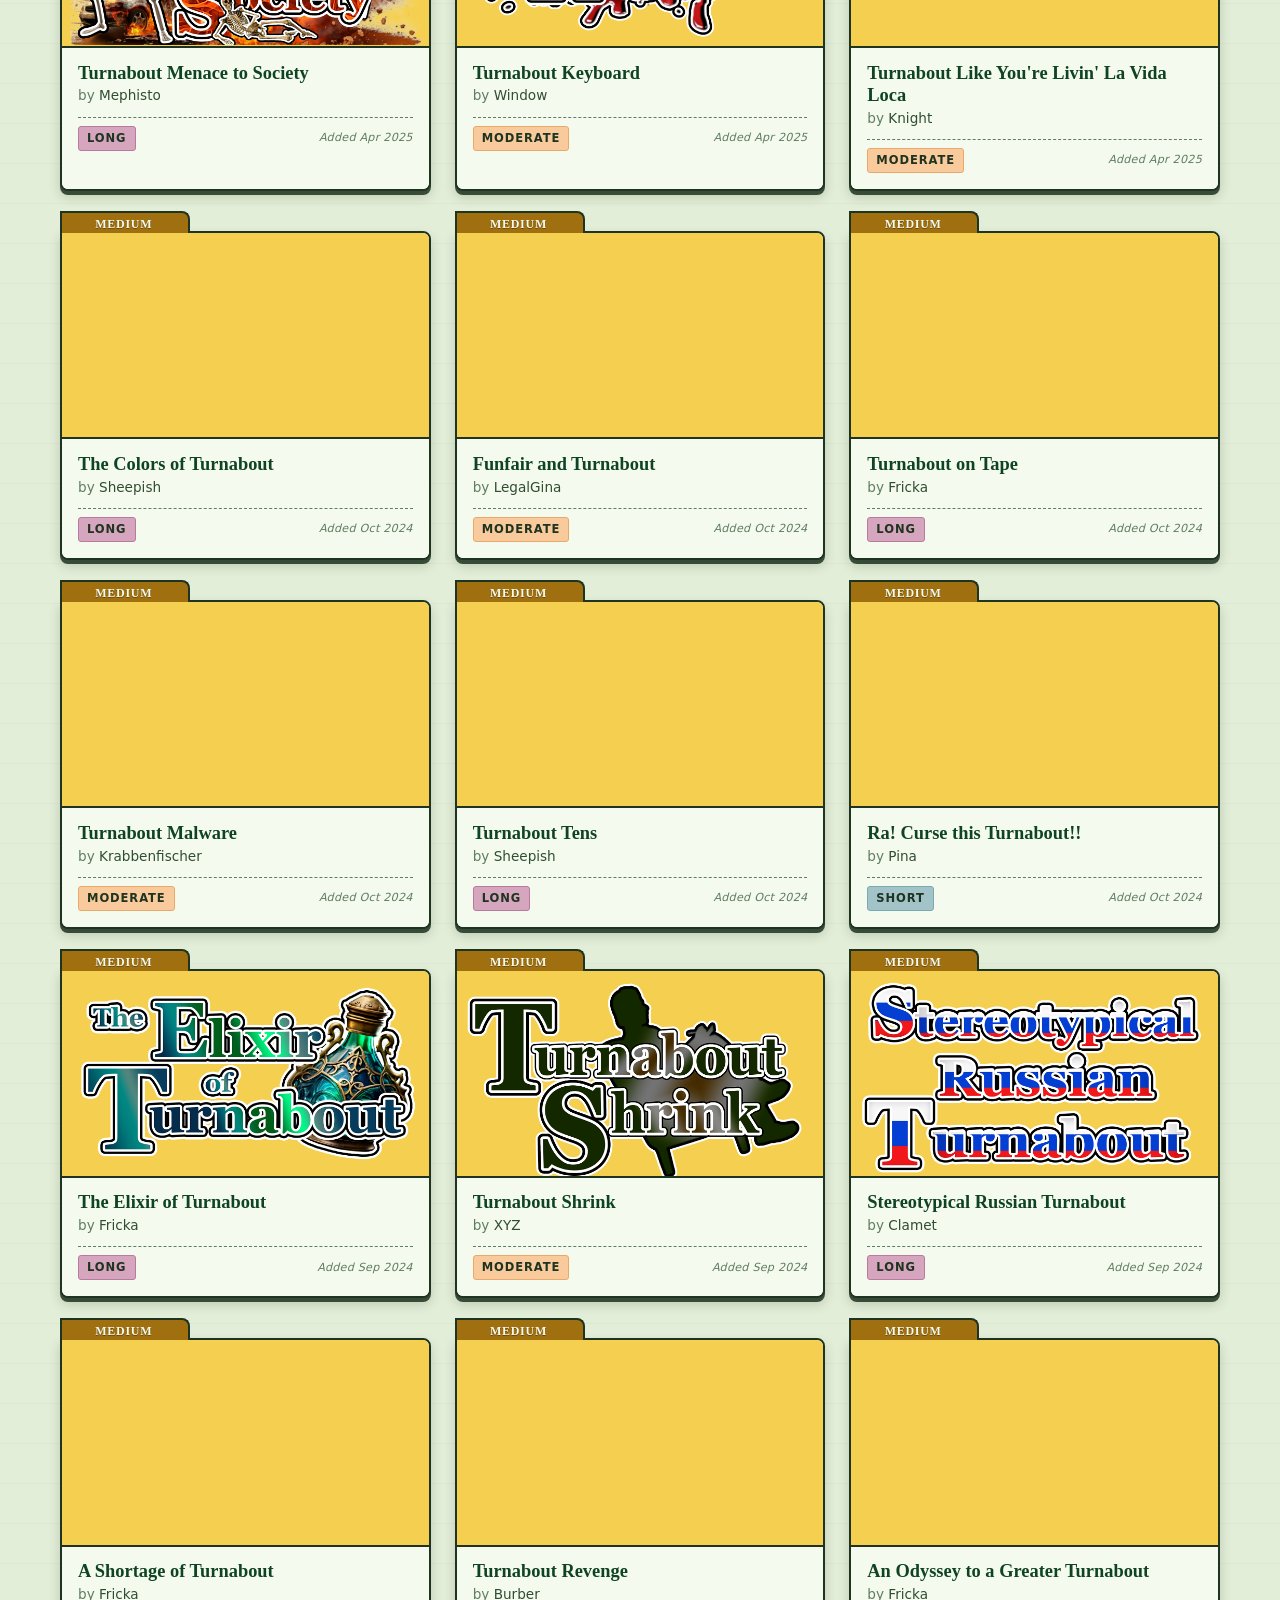
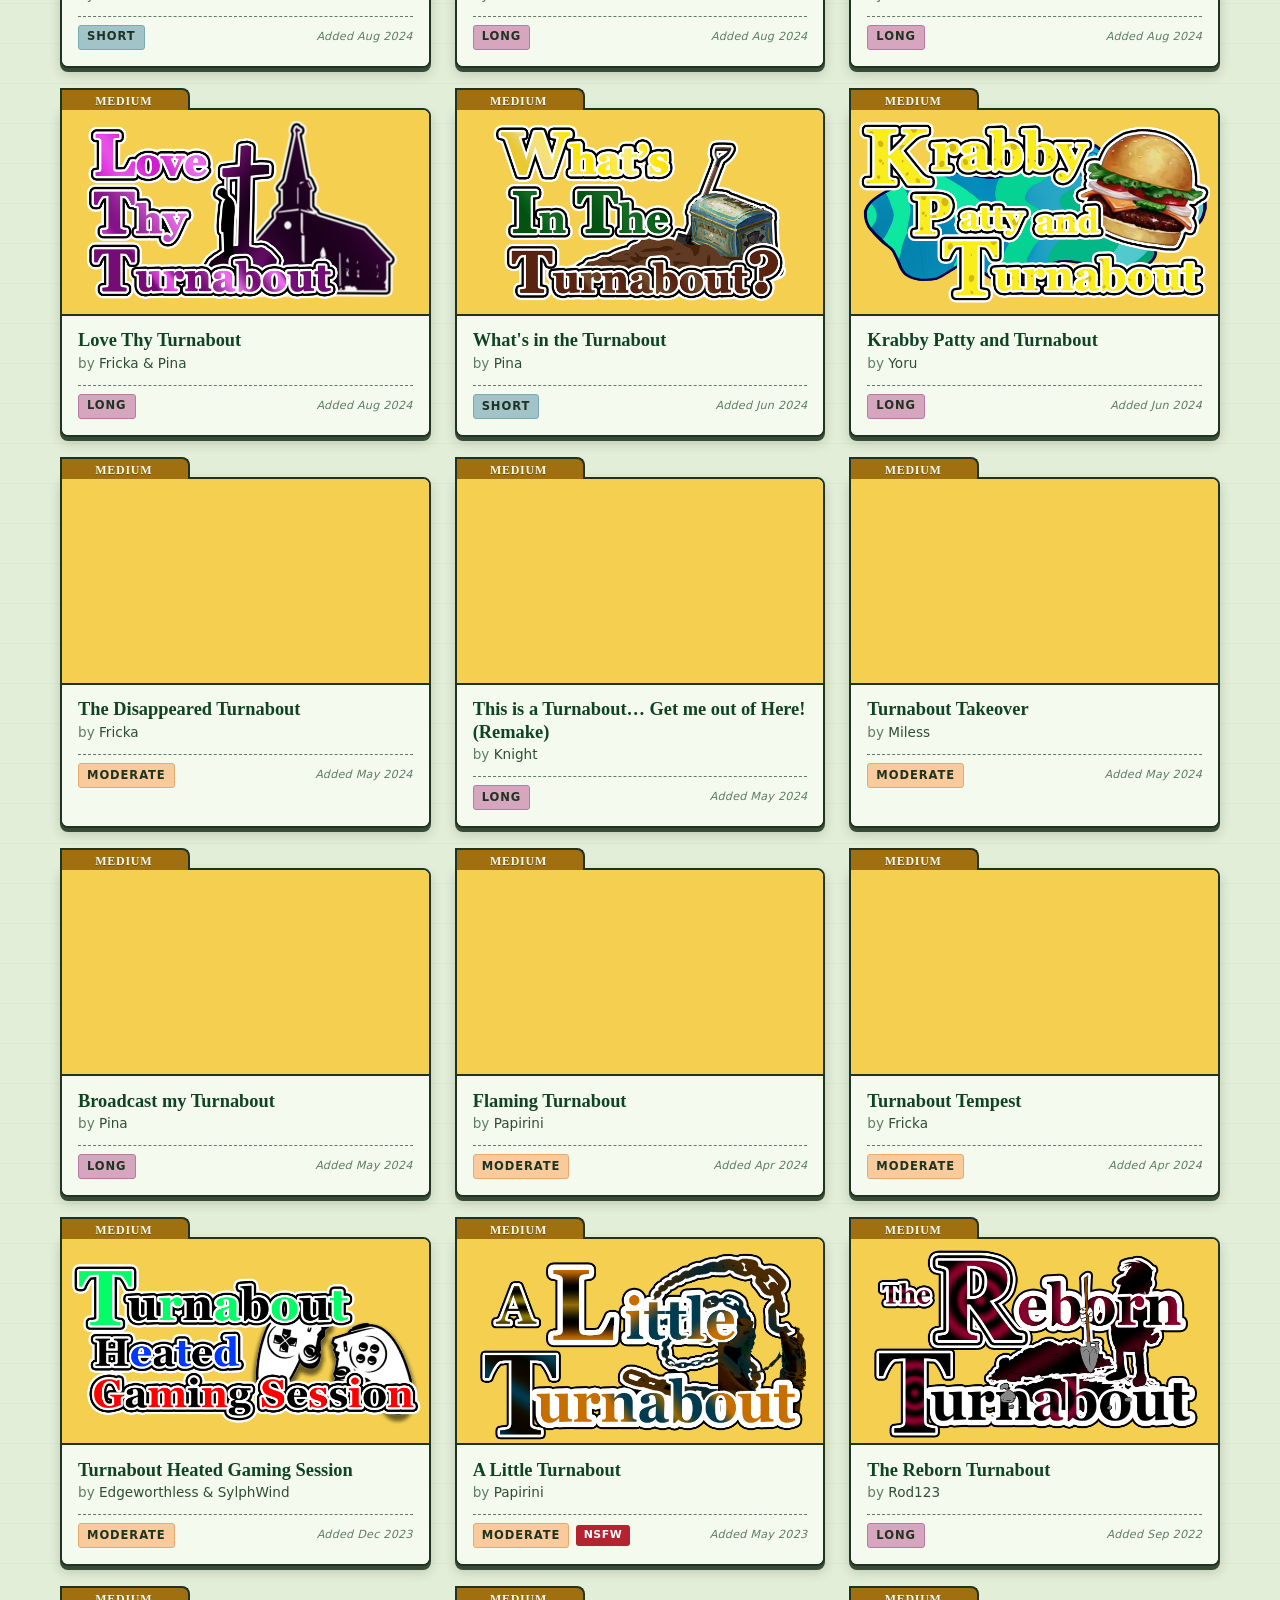
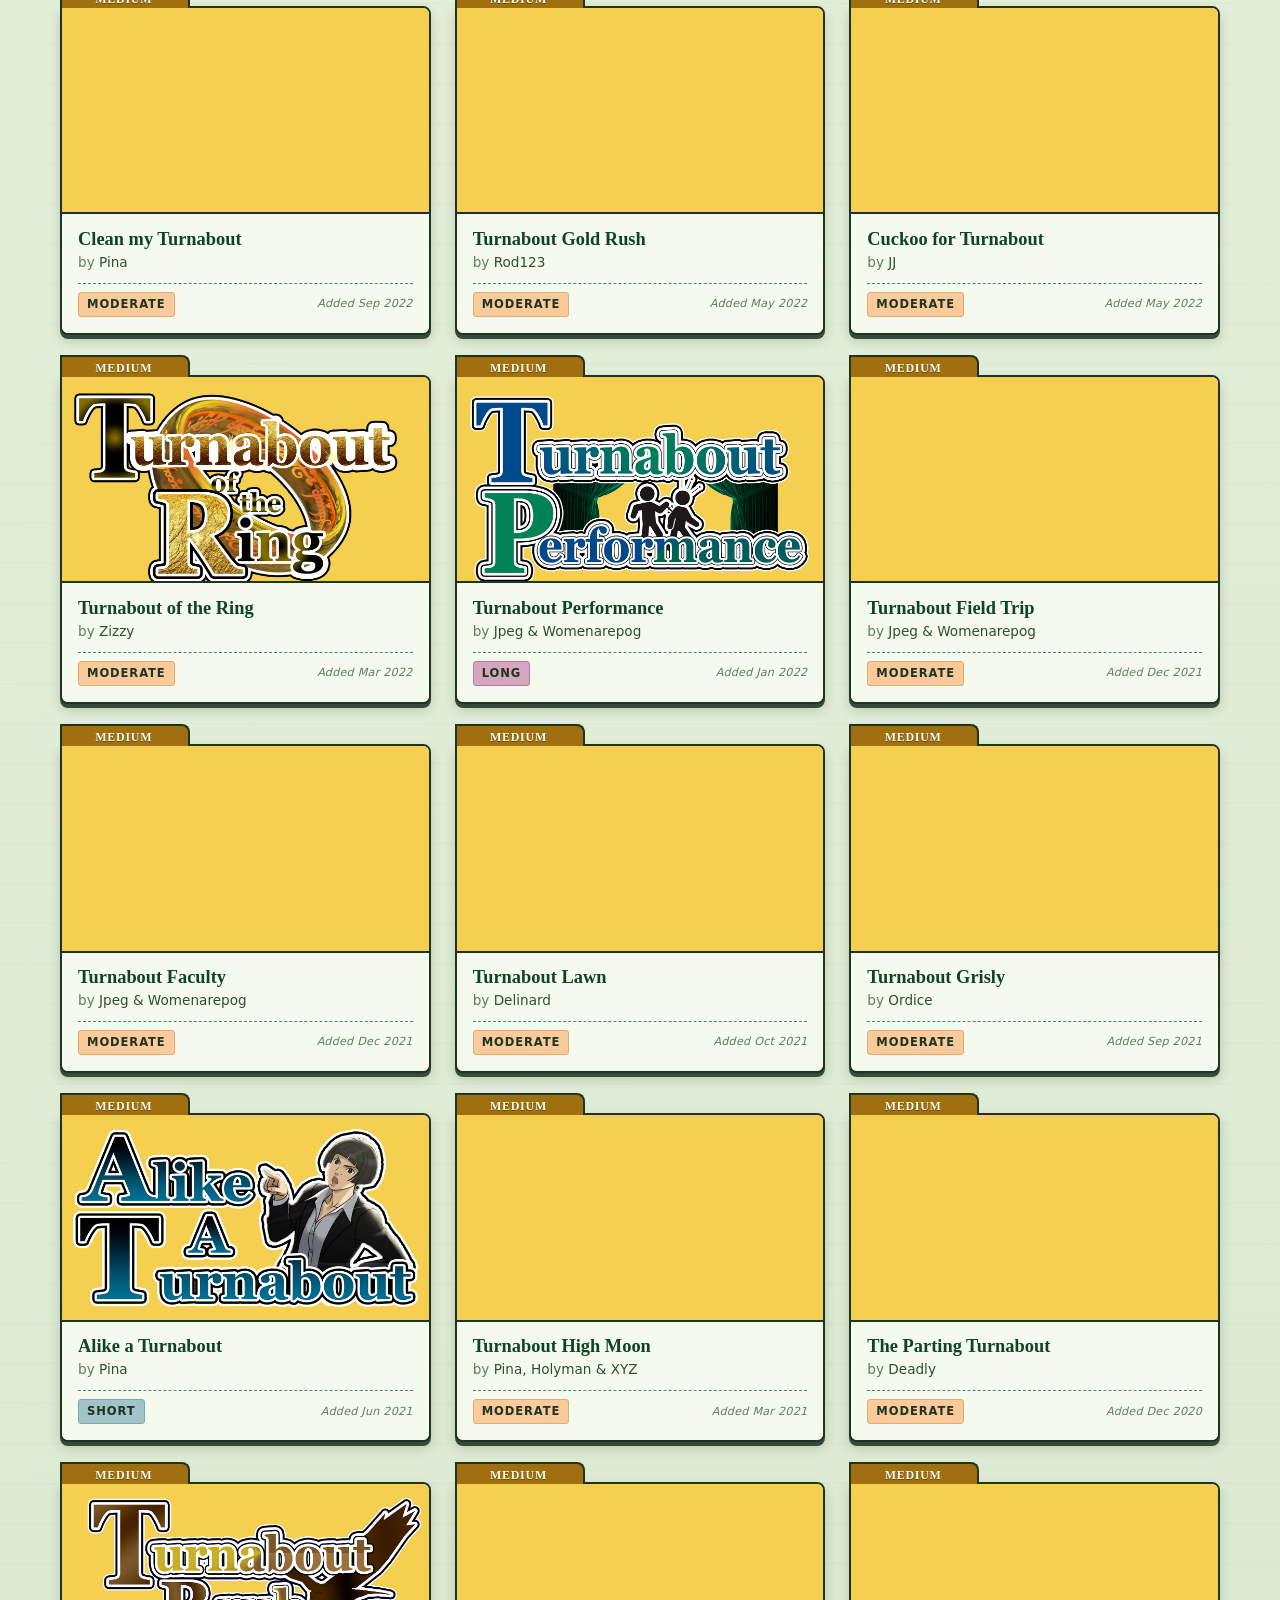
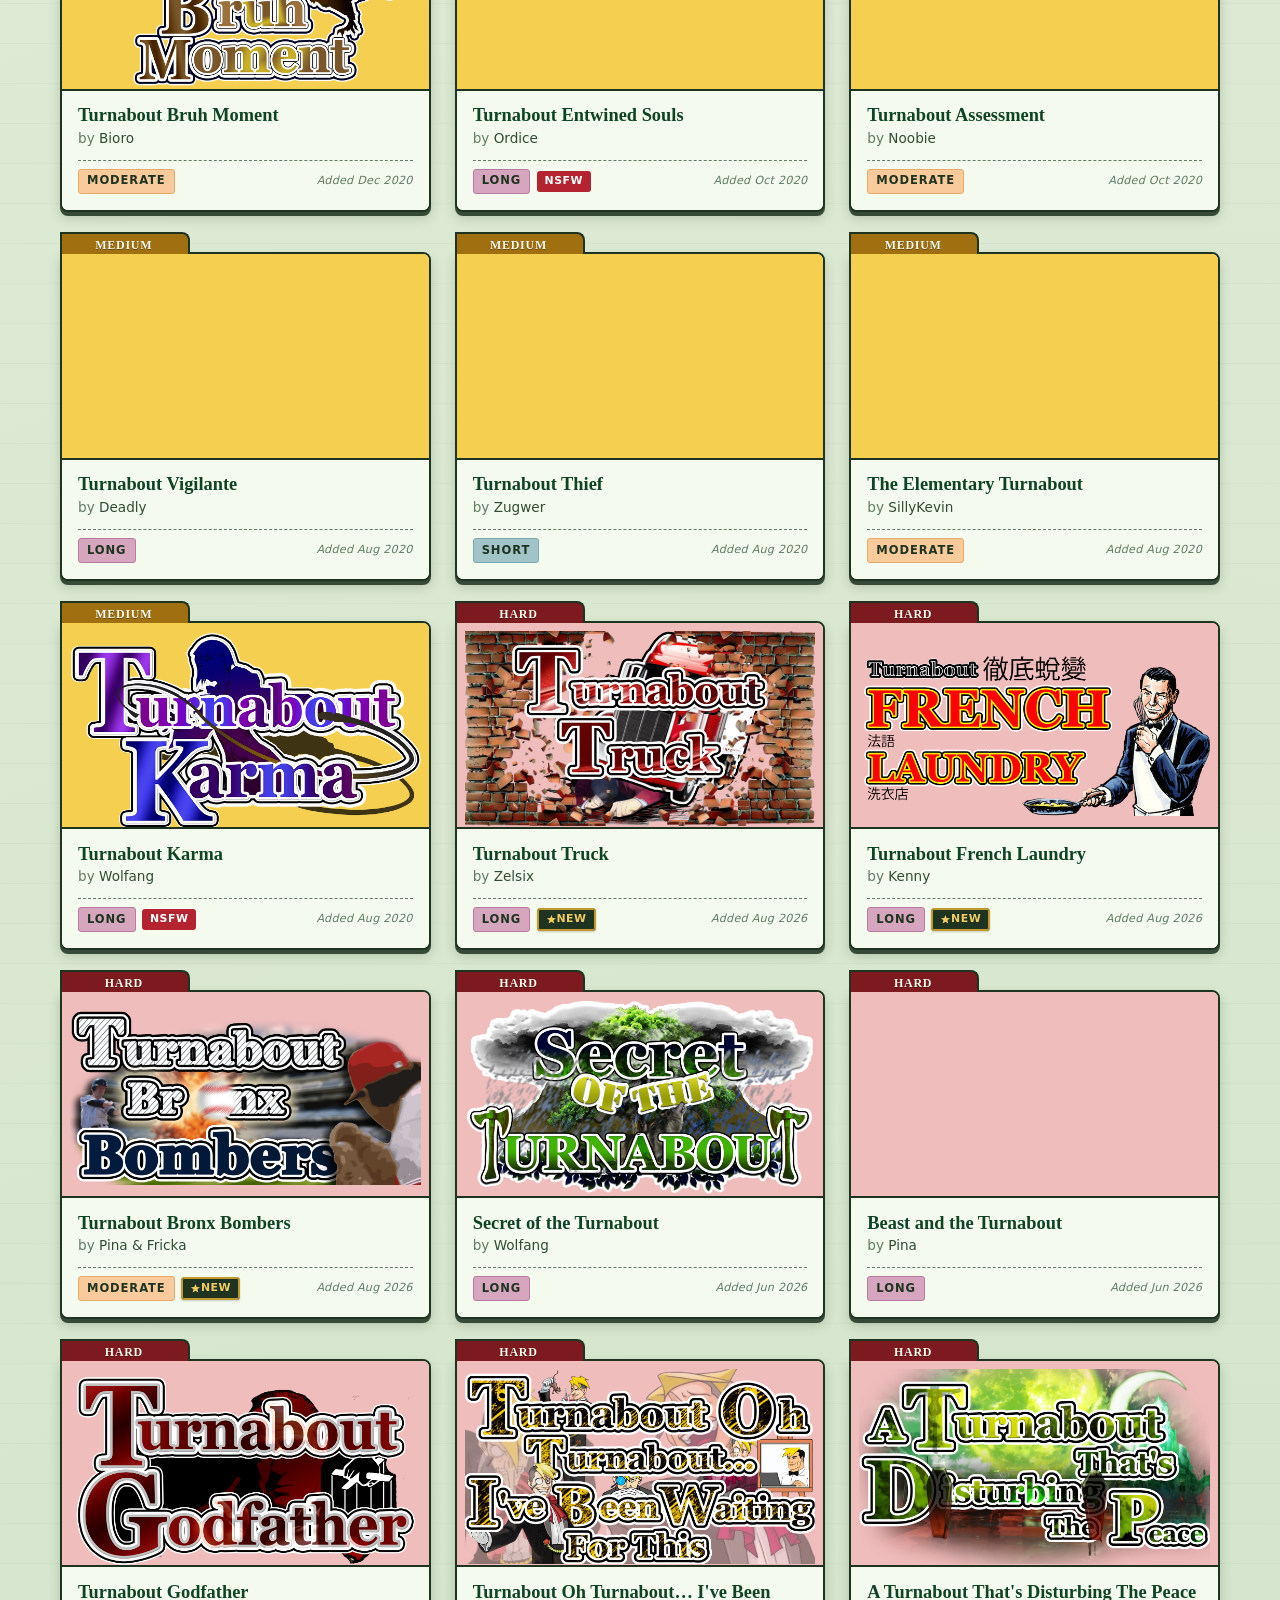
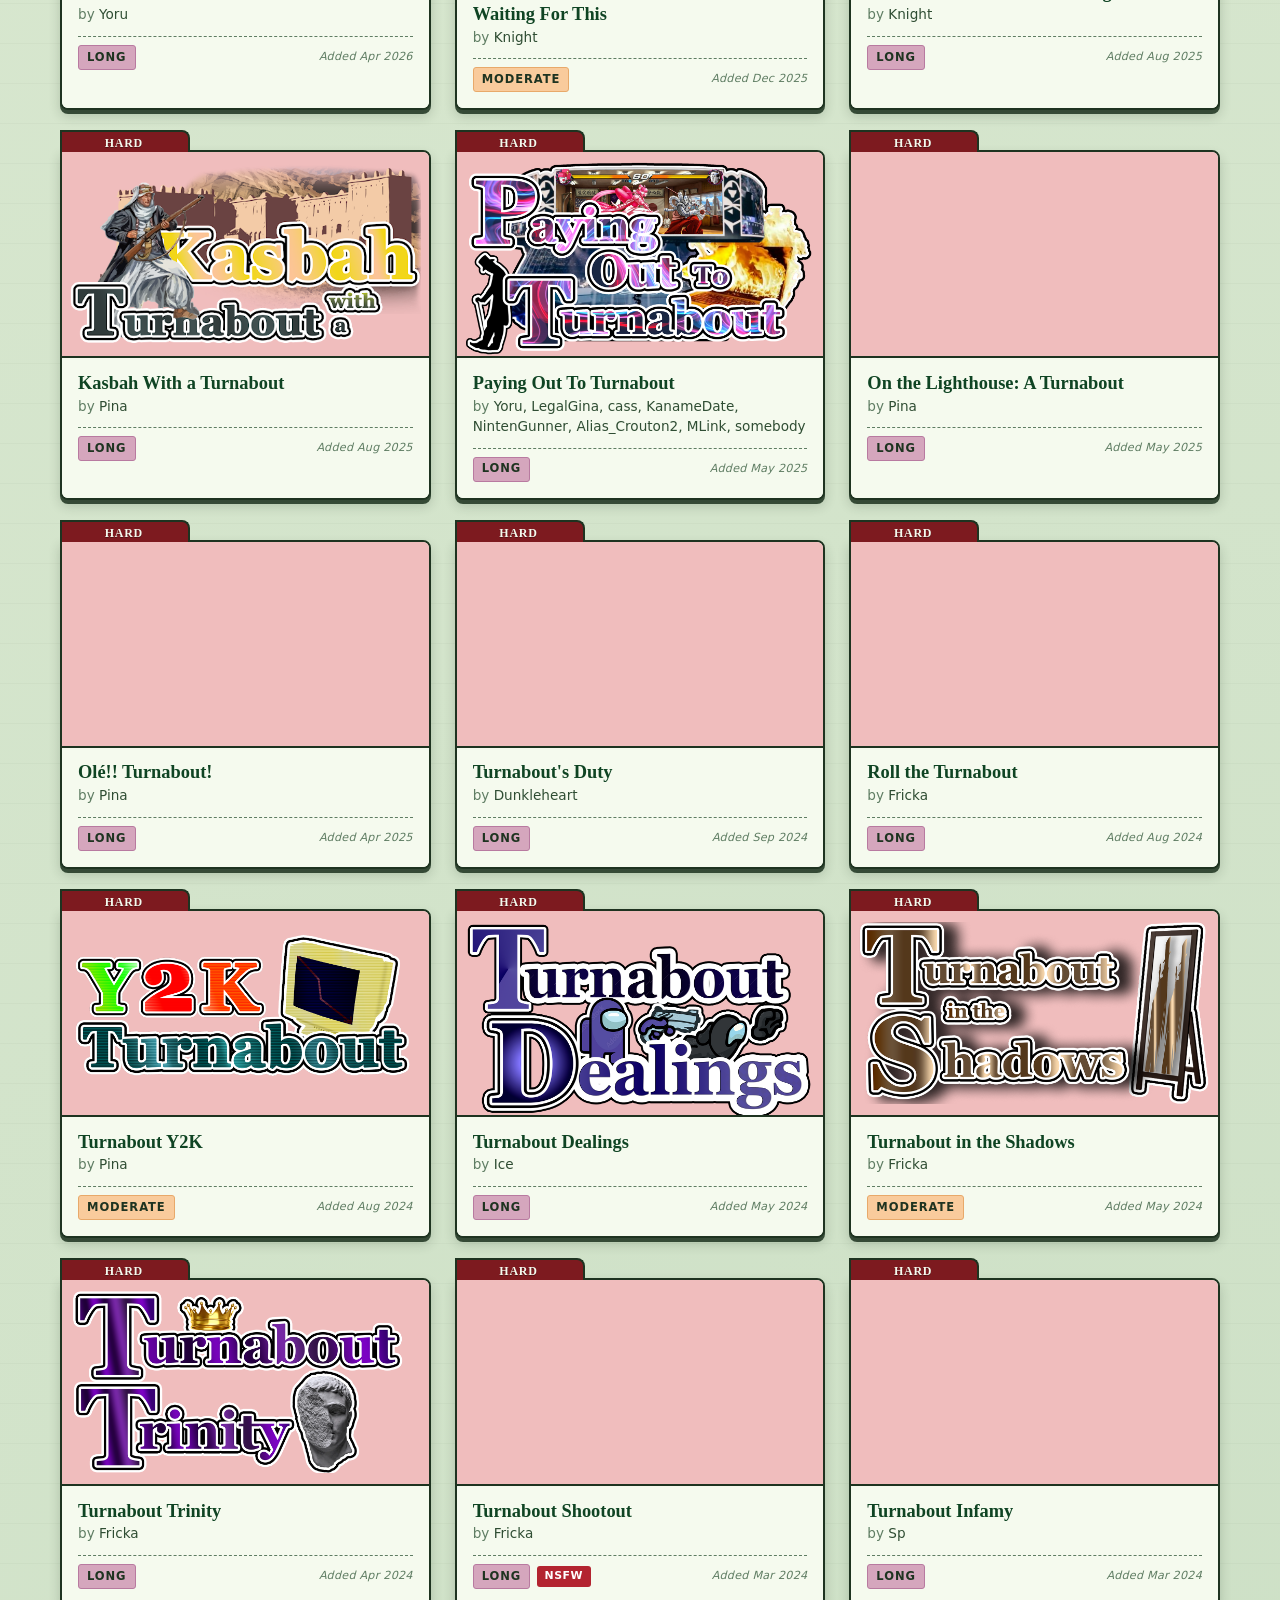
==== commit ac5d0414: "Major UI update" ====
--- a/index.html
+++ b/index.html
@@ -3,17 +3,13 @@
 
 <head>
   <meta charset="UTF-8" />
-  <script type="text/javascript">
-    (function(c,l,a,r,i,t,y){
-        c[a]=c[a]||function(){(c[a].q=c[a].q||[]).push(arguments)};
-        t=l.createElement(r);t.async=1;t.src="https://www.clarity.ms/tag/"+i;
-        y=l.getElementsByTagName(r)[0];y.parentNode.insertBefore(t,y);
-    })(window, document, "clarity", "script", "xsotd1lpuk");
-  </script>
+  <!-- The production Clarity analytics tag is intentionally absent here:
+       this is the theme staging site, and its traffic should not land in
+       the live Vanilla Case List's analytics. -->
   <meta name="viewport" content="width=device-width, initial-scale=1.0" />
   <title>Vanilla Case List</title>
   <meta name="description"
-    content="The best Ace Attorney fan cases — for roleplay on Attorney Online, objection.lol, and beyond." />
+    content="The best Ace Attorney fan cases: for roleplay on Attorney Online, objection.lol, and beyond." />
 
   <!-- Favicons -->
   <link rel="icon" href="favicon.ico" sizes="any" />
@@ -21,36 +17,52 @@
   <link rel="icon" type="image/png" sizes="16x16" href="images/favicon-16.png" />
   <link rel="apple-touch-icon" sizes="180x180" href="images/favicon-180.png" />
 
-  <!-- Open Graph (Discord, Facebook, etc.)
-       NOTE: og:image and twitter:image should be ABSOLUTE URLs for embeds to
-       work. Once the site is live, replace the two image paths below with the
-       full URL, e.g. https://your-username.github.io/vanilla-case-list/images/vcl-logo.png
-       See GITHUB_PAGES_SETUP.md for details. -->
+  <!-- Link preview (Discord, Facebook, etc.)
+       og:image and twitter:image MUST be absolute URLs. All three pages use the
+       same site root, so moving the site means changing that root here, in
+       archive.html and in resources.html. See GITHUB_PAGES_SETUP.md. -->
   <meta property="og:type" content="website" />
+  <meta property="og:site_name" content="Vanilla Case List" />
+  <meta property="og:url" content="https://lublurrr.github.io/vanilla-test-list-themes/" />
   <meta property="og:title" content="Vanilla Case List" />
   <meta property="og:description"
-    content="The best Ace Attorney fan cases — for roleplay on Attorney Online, objection.lol, and beyond." />
-  <meta property="og:image" content="https://lublurrr.github.io/Vanilla-Case-List/images/vcl-logo.png" />
+    content="The best Ace Attorney fan cases: for roleplay on Attorney Online, objection.lol, and beyond." />
+  <meta property="og:image" content="https://lublurrr.github.io/vanilla-test-list-themes/images/vcl-logo.png" />
+  <meta property="og:image:width" content="1440" />
+  <meta property="og:image:height" content="720" />
   <meta property="og:image:alt" content="Vanilla Case List logo" />
 
   <!-- Twitter Card -->
   <meta name="twitter:card" content="summary_large_image" />
   <meta name="twitter:title" content="Vanilla Case List" />
   <meta name="twitter:description"
-    content="The best Ace Attorney fan cases — for roleplay on Attorney Online, objection.lol, and beyond." />
-  <meta name="twitter:image" content="https://lublurrr.github.io/Vanilla-Case-List/images/vcl-logo.png" />
+    content="The best Ace Attorney fan cases: for roleplay on Attorney Online, objection.lol, and beyond." />
+  <meta name="twitter:image" content="https://lublurrr.github.io/vanilla-test-list-themes/images/vcl-logo.png" />
 
   <!-- Embed accent colour (the deep navy from the logo's "V") -->
   <meta name="theme-color" content="#0a2563" />
 
   <link rel="stylesheet" href="styles.css" />
+  <link rel="stylesheet" href="themes.css" />
+
+  <!-- Seasonal themes. Deliberately not deferred: it sets
+       <html data-theme="..."> before the first paint, so the classic
+       palette never flashes on its way to the season. -->
+  <script src="themes.js"></script>
+  <!-- The illustrated horizons. Deferred: it only draws once the page is
+       laid out, and the masthead's colours are already right without it. -->
+  <script src="scenes.js" defer></script>
 
 <body>
   <header class="site-header">
     <div class="header-inner">
       <h1 class="site-title">
-        <img class="site-logo" src="images/vcl-logo.png"
-          alt="Vanilla Case List — A compilation of the best Vanilla cases!" />
+        <!-- Gold when the site is on its automatic, date-picked theme; the
+             default logo when a ?theme= link previews another season.
+             themes.js swaps between the two. -->
+        <img class="site-logo" src="images/vcl-logo-gold.png"
+          data-logo-auto="images/vcl-logo-gold.png" data-logo-preview="images/vcl-logo.png"
+          alt="Vanilla Case List — A compilation of the best Ace Attorney fancases!" />
       </h1>
       <p class="site-credits">
         Maintained by <strong>Fricka U, PinaDaPina, Knight, Wolfang, and Sheepish</strong><br>
@@ -61,40 +73,64 @@
 
   <!-- Resource link strip -->
   <nav class="resources-nav" aria-label="Related resources">
-    <div class="resources-inner">
-      <a class="resource-link"
-        href="https://docs.google.com/document/d/1qsdx5w8xxOmNuoyU0XQqZ9owFCZ5Xt2ihsLVP0tWqjw/edit?usp=sharing"
-        target="_blank" rel="noopener noreferrer">
-        <span class="resource-icon"><svg width="22" height="22" viewBox="0 0 24 24" fill="none" stroke="currentColor" stroke-width="2" stroke-linecap="round" stroke-linejoin="round" aria-hidden="true"><path d="M4 19.5A2.5 2.5 0 0 1 6.5 17H20"/><path d="M6.5 2H20v20H6.5A2.5 2.5 0 0 1 4 19.5v-15A2.5 2.5 0 0 1 6.5 2z"/></svg></span>
-        <span class="resource-text"><strong>Vanilla Ultimate Archive</strong><span>Find every case ever
-            created</span></span>
+    <div class="resources-inner resources-inner--split">
+      <!-- This site's other two pages get a row of their own as large
+           cards, each in its page's own colours; the outbound links
+           sit in the row below. -->
+      <div class="resource-pages">
+        <a class="resource-page resource-page--archive" href="archive.html">
+          <span class="resource-page__icon"><svg width="28" height="28" viewBox="0 0 24 24" fill="none" stroke="currentColor" stroke-width="2" stroke-linecap="round" stroke-linejoin="round" aria-hidden="true"><rect x="3" y="7" width="18" height="14" rx="2"/><path d="M3 7l2-4h14l2 4"/><path d="M9 12h6"/></svg></span>
+          <span class="resource-page__text">
+            <strong class="resource-page__title">Ultimate Archive</strong>
+            <span class="resource-page__blurb">Every case findable on Attorney Online, organized by year.</span>
+            <span class="resource-page__cta">Browse the archive <span aria-hidden="true">&rarr;</span></span>
+          </span>
+        </a>
+        <a class="resource-page resource-page--library" href="resources.html">
+          <span class="resource-page__icon"><svg width="28" height="28" viewBox="0 0 24 24" fill="none" stroke="currentColor" stroke-width="2" stroke-linecap="round" stroke-linejoin="round" aria-hidden="true"><path d="M4 19.5A2.5 2.5 0 0 1 6.5 17H20"/><path d="M6.5 2H20v20H6.5A2.5 2.5 0 0 1 4 19.5v-15A2.5 2.5 0 0 1 6.5 2z"/></svg></span>
+          <span class="resource-page__text">
+            <strong class="resource-page__title">Resource Library</strong>
+            <span class="resource-page__blurb">Guides, tools and community links for casing on Vanilla.</span>
+            <span class="resource-page__cta">Visit the library <span aria-hidden="true">&rarr;</span></span>
+          </span>
+        </a>
+      </div>
+
+      <div class="resource-links">
+        <a class="resource-link" href="https://discord.gg/5VwA7zTpvv" target="_blank" rel="noopener noreferrer">
+          <span class="resource-icon"><svg width="22" height="22" viewBox="0 0 24 24" fill="currentColor" aria-hidden="true"><path d="M20.317 4.3698a19.7913 19.7913 0 0 0-4.8851-1.5152.0741.0741 0 0 0-.0785.0371c-.211.3753-.4447.8648-.6083 1.2495-1.8447-.2762-3.68-.2762-5.4868 0-.1636-.3933-.4058-.8742-.6177-1.2495a.077.077 0 0 0-.0785-.037 19.7363 19.7363 0 0 0-4.8852 1.515.0699.0699 0 0 0-.0321.0277C.5334 9.0458-.319 13.5799.0992 18.0578a.0824.0824 0 0 0 .0312.0561c2.0528 1.5076 4.0413 2.4228 5.9929 3.0294a.0777.0777 0 0 0 .0842-.0276c.4616-.6304.8731-1.2952 1.226-1.9942a.076.076 0 0 0-.0416-.1057c-.6528-.2476-1.2743-.5495-1.8722-.8923a.077.077 0 0 1-.0076-.1277c.1258-.0943.2517-.1923.3718-.2914a.0743.0743 0 0 1 .0776-.0105c3.9278 1.7933 8.18 1.7933 12.0614 0a.0739.0739 0 0 1 .0785.0095c.1202.099.246.1981.3728.2924a.077.077 0 0 1-.0066.1276 12.2986 12.2986 0 0 1-1.873.8914.0766.0766 0 0 0-.0407.1067c.3604.698.7719 1.3628 1.225 1.9932a.076.076 0 0 0 .0842.0286c1.961-.6067 3.9495-1.5219 6.0023-3.0294a.077.077 0 0 0 .0313-.0552c.5004-5.177-.8382-9.6739-3.5485-13.6604a.061.061 0 0 0-.0312-.0286ZM8.02 15.3312c-1.1825 0-2.1569-1.0857-2.1569-2.419 0-1.3332.9555-2.4189 2.157-2.4189 1.2108 0 2.1757 1.0952 2.1568 2.419 0 1.3332-.9555 2.4189-2.1569 2.4189Zm7.9748 0c-1.1825 0-2.1569-1.0857-2.1569-2.419 0-1.3332.9554-2.4189 2.1569-2.4189 1.2108 0 2.1757 1.0952 2.1568 2.419 0 1.3332-.946 2.4189-2.1568 2.4189Z"/></svg></span>
+          <span class="resource-text"><strong>Casing Hub</strong><span>Discord</span></span>
+        </a>
+        <a class="resource-link" href="https://tiermaker.com/create/vanilla-case-list-logos-17506473" target="_blank"
+          rel="noopener noreferrer">
+          <span class="resource-icon"><svg width="22" height="22" viewBox="0 0 24 24" fill="none" stroke="currentColor" stroke-width="2" stroke-linecap="round" stroke-linejoin="round" aria-hidden="true"><path d="M3 3v18h18"/><path d="M18 17V9"/><path d="M13 17V5"/><path d="M8 17v-3"/></svg></span>
+          <span class="resource-text"><strong>VCL Tier List</strong><span>Rank cases your way</span></span>
+        </a>
+        <a class="resource-link resource-submit"
+          href="https://docs.google.com/forms/d/e/1FAIpQLSevKI9XmbUKZlO_xm3kX7hg1PfYXNavnLzc1dCu0XNt3ndtEg/viewform?usp=sf_link"
+          target="_blank" rel="noopener noreferrer">
+          <span class="resource-icon"><svg width="22" height="22" viewBox="0 0 24 24" fill="none" stroke="currentColor" stroke-width="2" stroke-linecap="round" stroke-linejoin="round" aria-hidden="true"><rect width="20" height="16" x="2" y="4" rx="2"/><path d="m22 7-8.97 5.7a1.94 1.94 0 0 1-2.06 0L2 7"/></svg></span>
+          <span class="resource-text"><strong>Submit a Case</strong><span>Add yours to the list</span></span>
+        </a>
+        <button class="resource-link resource-faq-toggle" type="button" id="faq-toggle" aria-expanded="false"
+          aria-controls="faq-section">
+          <span class="resource-icon"><svg width="22" height="22" viewBox="0 0 24 24" fill="none" stroke="currentColor" stroke-width="2" stroke-linecap="round" stroke-linejoin="round" aria-hidden="true"><circle cx="12" cy="12" r="10"/><path d="M9.09 9a3 3 0 0 1 5.83 1c0 2-3 3-3 3"/><path d="M12 17h.01"/></svg></span>
+          <span class="resource-text"><strong>Frequently Asked Questions</strong><span>How this all works</span></span>
+        </button>
+      </div>
+
+      <!-- The gallery of every season. Full width on a line of its own, so on
+           a phone it never sits alone in a half-empty row. Its sky, emblem and
+           season name are the visitor's current season, filled in by
+           themes.js; without JavaScript it reads as a plain link. -->
+      <a class="resource-season" href="themes.html">
+        <span class="resource-season__emblem" data-season-emblem><svg width="22" height="22" viewBox="0 0 24 24"
+            fill="none" stroke="currentColor" stroke-width="2" stroke-linecap="round" stroke-linejoin="round"
+            aria-hidden="true"><circle cx="13.5" cy="6.5" r=".5"/><circle cx="17.5" cy="10.5" r=".5"/><circle cx="8.5" cy="7.5" r=".5"/><circle cx="6.5" cy="12.5" r=".5"/><path d="M12 2C6.5 2 2 6.5 2 12s4.5 10 10 10c.926 0 1.648-.746 1.648-1.688 0-.437-.18-.835-.437-1.125-.29-.289-.438-.652-.438-1.125a1.64 1.64 0 0 1 1.668-1.668h1.996c3.051 0 5.555-2.503 5.555-5.554C21.965 6.012 17.461 2 12 2z"/></svg></span>
+        <strong class="resource-season__title">Seasonal Themes</strong>
+        <span class="resource-season__now">Now: <span data-season-name>the season&rsquo;s look</span></span>
+        <span class="resource-season__cta"><span class="resource-season__cta-text">See every look</span> <span aria-hidden="true">&rarr;</span></span>
       </a>
-      <a class="resource-link"
-        href="https://docs.google.com/document/d/1XS_D2jgcGp_61gl2dnAozOop3shUC06HEPOT3iuaU-s/edit" target="_blank"
-        rel="noopener noreferrer">
-        <span class="resource-icon"><svg width="22" height="22" viewBox="0 0 24 24" fill="none" stroke="currentColor" stroke-width="2" stroke-linecap="round" stroke-linejoin="round" aria-hidden="true"><path d="M14.7 6.3a1 1 0 0 0 0 1.4l1.6 1.6a1 1 0 0 0 1.4 0l3.77-3.77a6 6 0 0 1-7.94 7.94l-6.91 6.91a2.12 2.12 0 0 1-3-3l6.91-6.91a6 6 0 0 1 7.94-7.94l-3.76 3.76z"/></svg></span>
-        <span class="resource-text"><strong>Resource Library</strong><span>Guides &amp; tools</span></span>
-      </a>
-      <a class="resource-link" href="https://discord.gg/5VwA7zTpvv" target="_blank" rel="noopener noreferrer">
-        <span class="resource-icon"><svg width="22" height="22" viewBox="0 0 24 24" fill="none" stroke="currentColor" stroke-width="2" stroke-linecap="round" stroke-linejoin="round" aria-hidden="true"><path d="M21 15a2 2 0 0 1-2 2H7l-4 4V5a2 2 0 0 1 2-2h14a2 2 0 0 1 2 2z"/></svg></span>
-        <span class="resource-text"><strong>Casing Hub Discord</strong><span>Updates &amp; community</span></span>
-      </a>
-      <a class="resource-link" href="https://tiermaker.com/create/vanilla-case-list-logos-17506473" target="_blank"
-        rel="noopener noreferrer">
-        <span class="resource-icon"><svg width="22" height="22" viewBox="0 0 24 24" fill="none" stroke="currentColor" stroke-width="2" stroke-linecap="round" stroke-linejoin="round" aria-hidden="true"><path d="M3 3v18h18"/><path d="M18 17V9"/><path d="M13 17V5"/><path d="M8 17v-3"/></svg></span>
-        <span class="resource-text"><strong>VCL Tier List</strong><span>Rank cases your way</span></span>
-      </a>
-      <a class="resource-link resource-submit"
-        href="https://docs.google.com/forms/d/e/1FAIpQLSevKI9XmbUKZlO_xm3kX7hg1PfYXNavnLzc1dCu0XNt3ndtEg/viewform?usp=sf_link"
-        target="_blank" rel="noopener noreferrer">
-        <span class="resource-icon"><svg width="22" height="22" viewBox="0 0 24 24" fill="none" stroke="currentColor" stroke-width="2" stroke-linecap="round" stroke-linejoin="round" aria-hidden="true"><rect width="20" height="16" x="2" y="4" rx="2"/><path d="m22 7-8.97 5.7a1.94 1.94 0 0 1-2.06 0L2 7"/></svg></span>
-        <span class="resource-text"><strong>Submit a Case</strong><span>Add yours to the list</span></span>
-      </a>
-      <button class="resource-link resource-faq-toggle" type="button" id="faq-toggle" aria-expanded="false"
-        aria-controls="faq-section">
-        <span class="resource-icon"><svg width="22" height="22" viewBox="0 0 24 24" fill="none" stroke="currentColor" stroke-width="2" stroke-linecap="round" stroke-linejoin="round" aria-hidden="true"><circle cx="12" cy="12" r="10"/><path d="M9.09 9a3 3 0 0 1 5.83 1c0 2-3 3-3 3"/><path d="M12 17h.01"/></svg></span>
-        <span class="resource-text"><strong>Frequently Asked Questions</strong><span>How this all works</span></span>
-      </button>
     </div>
   </nav>
 
--- a/styles.css
+++ b/styles.css
@@ -20,6 +20,11 @@
 
   --gold: #c9962b;
   --gold-light: #f0c14b;
+
+  --celeste-light: #e9fbfa;
+  --celeste: #cdf1ee;
+  --celeste-deep: #9fdedb;
+  --celeste-text: #0f5a57;
   --red: #b13438;
   --red-deep: #7d1a1f;
   --green: #4f8a3d;
@@ -143,8 +148,435 @@
   line-height: 1.5;
 }
 
+/* ==========================================================================
+   Independent page hero (archive.html / resources.html)
+   Each of these pages has its own logo slot, separate from the
+   shared Vanilla Case List logo. Drop a file at the src path below
+   and it replaces the styled text fallback automatically.
+   ========================================================================== */
+
+.page-hero-logo-fallback {
+  display: block;
+  font-family: var(--font-display);
+  font-style: italic;
+  font-weight: bold;
+  font-size: clamp(1.9rem, 5.5vw, 3.1rem);
+  line-height: 1.15;
+  margin: 0 auto;
+  max-width: 700px;
+  color: var(--blue-deep);
+  text-shadow: 2px 2px 0 var(--ink);
+}
+
+.page-hero-resources .page-hero-logo-fallback {
+  color: var(--gold);
+  text-shadow: 2px 2px 0 var(--ink);
+}
+
+.page-hero-resources.site-header {
+  background: linear-gradient(180deg, #2a1c10 0%, #1c130b 100%);
+  border-bottom: var(--border-thick);
+}
+
+.page-hero-resources .site-credits {
+  color: var(--cream-deep);
+}
+
 .site-credits small {
   color: var(--ink-light);
+}
+
+.page-hero-archive.site-header {
+  background: linear-gradient(180deg, var(--celeste-light) 0%, var(--celeste) 100%);
+  border-bottom: var(--border-thick);
+}
+
+.page-hero-archive .site-credits {
+  color: var(--celeste-text);
+  max-width: 760px;
+  margin-left: auto;
+  margin-right: auto;
+}
+
+/* The subtitle points back at the Case List, so the link has to read as one
+   against the celeste header rather than borrowing the site-wide link blue. */
+.page-hero-archive .site-credits a {
+  color: var(--celeste-text);
+  font-weight: 700;
+  text-decoration: underline;
+  text-underline-offset: 2px;
+  /* Keep the site's name in one piece — split over a line break it read as
+     "…use the Vanilla Case / List instead." Held whole it drops to the last
+     line intact. */
+  white-space: nowrap;
+}
+
+.page-hero-archive .site-credits a:hover {
+  color: var(--ink);
+}
+
+/* ==========================================================================
+   Whole-page theming for the standalone library pages.
+   Resource Library carries its header's dark brown down through the rest
+   of the page; Ultimate Archive uses a soft cyan "celeste" throughout.
+   ========================================================================== */
+
+body.page-resources {
+  background: linear-gradient(180deg, #2a1c10 0%, #1c130b 100%);
+}
+
+body.page-resources .resources-nav {
+  background-color: #1c130b;
+  border-bottom: var(--border-thick);
+}
+
+body.page-resources .resource-link {
+  background-color: #33240f;
+  border-color: var(--ink);
+  box-shadow: 0 2px 0 rgba(0, 0, 0, 0.5);
+}
+
+body.page-resources .resource-link:hover {
+  background-color: #3f2c14;
+}
+
+body.page-resources .resource-text strong {
+  color: var(--gold-light);
+}
+
+body.page-resources .resource-text span:not(strong) {
+  color: var(--cream-deep);
+}
+
+body.page-resources .site-footer {
+  background-color: transparent;
+  border-top-color: var(--gold);
+  color: var(--cream-deep);
+}
+
+body.page-resources .site-footer .footer-small {
+  color: var(--cream-deep);
+  opacity: 0.8;
+}
+
+body.page-archive {
+  background: linear-gradient(180deg, var(--celeste-light) 0%, var(--celeste) 100%);
+}
+
+body.page-archive .resources-nav {
+  background-color: var(--celeste);
+  border-bottom: var(--border-thick);
+}
+
+body.page-archive .resource-link {
+  background-color: var(--celeste-light);
+  border-color: var(--ink);
+}
+
+body.page-archive .resource-link:hover {
+  background-color: #fff;
+}
+
+body.page-archive .resource-text strong {
+  color: var(--celeste-text);
+}
+
+body.page-archive .site-footer {
+  background-color: transparent;
+  border-top-color: var(--celeste-deep);
+}
+
+/* Big boxes (panel + entry cards) pick up the celeste theme that
+   surrounds them on the Ultimate Archive page. */
+body.page-archive .lib-page-panel {
+  background-color: var(--celeste-light);
+  background-image: none;
+  border-color: var(--ink);
+}
+
+body.page-archive .lib-entry-card {
+  background-color: #fff;
+  border-color: var(--ink);
+}
+
+body.page-archive .lib-box {
+  background-color: var(--celeste);
+  border-color: var(--ink);
+}
+
+/* The folder tabs follow the page, not the Case List's navy. */
+body.page-archive .lib-box::before {
+  background-color: var(--celeste-text);
+  color: var(--celeste-light);
+  text-shadow: 0 1px 0 rgba(0, 0, 0, 0.35);
+}
+
+body.page-archive .lib-about-text,
+body.page-archive .lib-results-count {
+  color: var(--celeste-text);
+}
+
+body.page-archive .lib-note-banner {
+  background-color: var(--celeste-light);
+  border-color: var(--celeste-deep);
+  border-left-color: var(--celeste-text);
+}
+
+body.page-archive .lib-note-mark,
+body.page-archive .lib-note-label {
+  color: var(--celeste-text);
+}
+
+body.page-archive .lib-note-text {
+  color: var(--ink-soft);
+}
+
+body.page-archive .lib-box .search-wrap:focus-within {
+  background-color: #fff;
+  box-shadow: 0 0 0 3px var(--celeste-deep);
+}
+
+body.page-archive .lib-search-clear {
+  background-color: var(--celeste-text);
+  color: var(--celeste-light);
+}
+
+body.page-archive .lib-search-clear:hover {
+  background-color: var(--red);
+  color: #fff;
+}
+
+body.page-archive .lib-box .search-wrap,
+body.page-archive .lib-box .chip,
+body.page-archive .lib-box .lib-toc-card,
+body.page-archive .lib-box .lib-sort-select,
+body.page-archive .lib-box .reset-btn {
+  background-color: var(--celeste-light);
+}
+
+body.page-archive .lib-box .chip:hover,
+body.page-archive .lib-box .reset-btn:hover {
+  background-color: var(--celeste);
+  color: var(--ink);
+}
+
+body.page-archive .lib-box .chip.is-active {
+  background-color: var(--celeste-text);
+  border-color: var(--celeste-text);
+  color: var(--cream-light);
+}
+
+body.page-archive .lib-box .filter-label,
+body.page-archive .lib-toc-card-name {
+  color: var(--celeste-text);
+}
+
+body.page-archive .lib-results-count strong {
+  color: var(--celeste-text);
+}
+
+/* Resource Library: the panel + entry cards pick up the same warm
+   brown/gold theme used by the header and nav strip. */
+body.page-resources .lib-page-panel {
+  background-color: #2a1c10;
+  background-image: none;
+  border-color: var(--ink);
+}
+
+body.page-resources .lib-panel-desc,
+body.page-resources .lib-results-count,
+body.page-resources .lib-loading-state,
+body.page-resources .lib-error-sub,
+body.page-resources .lib-empty-sub {
+  color: var(--cream-deep);
+}
+
+body.page-resources .lib-search-input {
+  color: var(--cream-light);
+}
+
+body.page-resources .lib-search-clear {
+  background-color: var(--gold);
+  color: var(--ink);
+}
+
+body.page-resources .lib-search-clear:hover {
+  background-color: var(--red);
+  color: #fff;
+}
+
+body.page-resources .lib-toc-legend {
+  background-color: #1c130b;
+  border-top-color: var(--ink);
+  color: var(--cream-deep);
+}
+
+body.page-resources .lib-box {
+  background-color: #33240f;
+  border-color: var(--ink);
+  color: var(--cream-deep);
+}
+
+/* The folder tabs follow the page, not the Case List's navy. */
+body.page-resources .lib-box::before {
+  background-color: #150d05;
+  color: var(--gold-light);
+}
+
+body.page-resources .lib-about-text {
+  color: var(--cream-deep);
+}
+
+/* On the Library the blurb reads like a plate on a bookshelf: a gold-ruled
+   panel over dark leather, with the ornament and section name in gold. */
+body.page-resources .lib-note-banner {
+  background-color: #1c130b;
+  background-image: linear-gradient(160deg, rgba(240, 193, 75, 0.08), transparent 55%);
+  border: 1px solid var(--gold);
+  border-left: 4px solid var(--gold-light);
+  box-shadow: inset 0 0 0 1px rgba(240, 193, 75, 0.18), 0 3px 0 #000;
+}
+
+body.page-resources .lib-note-mark {
+  color: var(--gold-light);
+  background-color: #150d05;
+  box-shadow: 0 0 0 3px rgba(240, 193, 75, 0.12);
+}
+
+body.page-resources .lib-note-label {
+  color: var(--gold-light);
+}
+
+body.page-resources .lib-note-text {
+  color: var(--cream-light);
+}
+
+body.page-resources .lib-box .search-wrap:focus-within {
+  background-color: #150d05;
+  box-shadow: 0 0 0 3px var(--gold);
+}
+
+body.page-resources .lib-box .search-wrap,
+body.page-resources .lib-box .chip,
+body.page-resources .lib-box .lib-toc-card,
+body.page-resources .lib-box .lib-sort-select,
+body.page-resources .lib-box .reset-btn {
+  background-color: #1c130b;
+  color: var(--cream-deep);
+  border-color: var(--ink);
+}
+
+/* Native select chrome ignores the dark palette on some browsers, so on the
+   dark Library page draw the control (and its arrow) ourselves. */
+body.page-resources .lib-box .lib-sort-select {
+  color-scheme: dark;
+  appearance: none;
+  -webkit-appearance: none;
+  background-image: url("data:image/svg+xml;charset=utf-8,%3Csvg xmlns='http://www.w3.org/2000/svg' viewBox='0 0 12 8' fill='none' stroke='%23e9d29a' stroke-width='2' stroke-linecap='round' stroke-linejoin='round'%3E%3Cpath d='M1 1.5 6 6.5 11 1.5'/%3E%3C/svg%3E");
+  background-repeat: no-repeat;
+  background-position: right 0.6rem center;
+  background-size: 0.7rem;
+  padding-right: 1.9rem;
+}
+
+body.page-resources .lib-results-count strong {
+  color: var(--gold-light);
+}
+
+body.page-resources .lib-box .chip:hover,
+body.page-resources .lib-box .lib-toc-card:hover,
+body.page-resources .lib-box .reset-btn:hover {
+  background-color: #3f2c14;
+  color: var(--cream-light);
+}
+
+body.page-resources .lib-box .chip.is-active,
+body.page-resources .lib-box .lib-toc-card.is-active {
+  background-color: #150d05;
+  color: var(--gold-light);
+  border-color: var(--gold);
+}
+
+body.page-resources .lib-box .filter-label,
+body.page-resources .lib-toc-card-name,
+body.page-resources .lib-toc-card.is-active .lib-toc-card-name {
+  color: var(--gold-light);
+}
+
+body.page-resources .lib-toc-card-desc {
+  color: var(--cream-deep);
+}
+
+body.page-resources .lib-toc-card-count {
+  background-color: #2a1c10;
+  color: var(--gold);
+  border-color: var(--gold);
+}
+
+body.page-resources .lib-toc-legend {
+  margin-top: 1rem;
+  border: var(--border-thin);
+  border-radius: 4px;
+}
+
+body.page-resources .lib-entry-card {
+  background-color: #33240f;
+  border-color: var(--ink);
+  box-shadow: 0 3px 0 #000;
+}
+
+body.page-resources .lib-entry-card:hover {
+  background-color: #3f2c14;
+  box-shadow: 0 5px 0 #000;
+}
+
+body.page-resources .lib-entry-title {
+  color: var(--gold-light);
+}
+
+body.page-resources .lib-entry-desc,
+body.page-resources .lib-entry-meta {
+  color: var(--cream-deep);
+}
+
+body.page-resources .lib-entry-category {
+  color: var(--gold-light);
+}
+
+body.page-resources .lib-entry-link {
+  color: var(--gold-light);
+}
+
+body.page-resources .lib-entry-link:hover {
+  color: var(--gold);
+}
+
+body.page-resources .lib-entry-footer {
+  border-top-color: var(--ink-light);
+}
+
+/* Type badges ("tags") on the Library keep the per-tag hues set above and
+   only restate them as darkened, translucent tones that sit naturally on the
+   dark brown cards. Nothing here names a tag, so adding a tag is still a
+   single line up in the hue table. */
+body.page-resources .lib-type-badge {
+  background-color: hsl(var(--tag-h) var(--tag-s) 30% / 0.45);
+  color: hsl(var(--tag-h) var(--tag-s) 78%);
+  border-color: hsl(var(--tag-h) var(--tag-s) 50%);
+}
+
+/* Icons need a lighter tone to stay visible against the dark theme. */
+body.page-resources .search-icon {
+  color: var(--cream-deep);
+}
+
+body.page-resources .lib-search-input::placeholder {
+  color: var(--cream-deep);
+  opacity: 0.65;
+}
+
+body.page-resources .resource-icon {
+  color: var(--gold-light);
 }
 
 /* ==========================================================================
@@ -154,7 +586,7 @@
 .resources-nav {
   background-color: var(--cream-light);
   border-bottom: var(--border-thick);
-  padding: 0.85rem 1rem;
+  padding: 0.7rem 1rem;
 }
 
 .resources-inner {
@@ -172,7 +604,7 @@
   background-color: var(--paper);
   border: var(--border-thin);
   border-radius: 4px;
-  padding: 0.55rem 0.75rem;
+  padding: 0.4rem 0.65rem;
   text-decoration: none;
   color: inherit;
   cursor: pointer;
@@ -194,15 +626,17 @@
 }
 
 .resource-icon {
-  font-size: 1.4rem;
+  font-size: 1.2rem;
   line-height: 1;
   flex-shrink: 0;
-  width: 28px;
+  width: 24px;
   text-align: center;
 }
 
 .resource-icon svg {
   display: block;
+  width: 19px;
+  height: 19px;
   margin: 0 auto;
 }
 
@@ -215,16 +649,14 @@
 .resource-text strong {
   font-family: var(--font-display);
   font-style: italic;
-  font-size: 0.95rem;
+  font-size: 0.88rem;
   color: var(--blue-deep);
 }
 
 .resource-text span:not(strong) {
-  font-size: 0.78rem;
+  font-size: 0.73rem;
   color: var(--ink-soft);
 }
-
-
 
 .resource-faq-toggle[aria-expanded="true"] {
   background-color: var(--ink);
@@ -237,6 +669,212 @@
 
 .resource-faq-toggle[aria-expanded="true"] .resource-text span:not(strong) {
   color: var(--cream-deep);
+}
+
+/* --- The site's own pages first, then the outbound links -----------------
+   The Case List, the Ultimate Archive and the Resource Library are pages of
+   this site, not links off it, so each page shows the other two as large
+   cards on a row of their own, each in its page's own colours. The outbound
+   links share the row below, in full rows only, so nothing is ever left
+   alone on a line of its own. */
+
+.resources-inner--split {
+  display: flex;
+  flex-direction: column;
+  gap: 0.55rem;
+}
+
+.resource-pages {
+  display: grid;
+  grid-template-columns: repeat(2, minmax(0, 1fr));
+  gap: 0.55rem;
+}
+
+.resource-page {
+  display: grid;
+  grid-template-columns: auto 1fr;
+  align-items: center;
+  gap: 0.8rem;
+  padding: 0.65rem 1rem;
+  border: var(--border-medium);
+  border-radius: 6px;
+  color: inherit;
+  text-decoration: none;
+  box-shadow: 0 3px 0 var(--ink);
+  transition: transform 0.1s, box-shadow 0.1s;
+}
+
+.resource-page:hover {
+  transform: translateY(-2px);
+  box-shadow: 0 5px 0 var(--ink);
+}
+
+.resource-page:active {
+  transform: translateY(1px);
+  box-shadow: 0 2px 0 var(--ink);
+}
+
+.resource-page:focus-visible {
+  outline: 3px solid var(--gold);
+  outline-offset: 3px;
+}
+
+/* The page's icon on a tile in the page's own colours. */
+.resource-page__icon {
+  display: grid;
+  place-items: center;
+  width: 44px;
+  height: 44px;
+  border: var(--border-medium);
+  border-radius: 7px;
+}
+
+.resource-page__icon svg {
+  display: block;
+  width: 22px;
+  height: 22px;
+}
+
+.resource-page__text {
+  display: flex;
+  flex-direction: column;
+  gap: 0.15rem;
+  line-height: 1.25;
+}
+
+.resource-page__title {
+  font-family: var(--font-display);
+  font-style: italic;
+  font-size: 1.15rem;
+}
+
+.resource-page__blurb {
+  font-size: 0.8rem;
+}
+
+.resource-page__cta {
+  margin-top: 0.1rem;
+  font-size: 0.76rem;
+  font-weight: bold;
+  letter-spacing: 0.02em;
+}
+
+.resource-page__cta span {
+  display: inline-block;
+  transition: transform 0.15s;
+}
+
+.resource-page:hover .resource-page__cta span {
+  transform: translateX(3px);
+}
+
+/* Case List: the courtroom cream and navy the list has always worn. */
+.resource-page--list {
+  background: linear-gradient(180deg, var(--cream-light) 0%, var(--cream) 100%);
+}
+
+.resource-page--list .resource-page__icon {
+  color: var(--gold-light);
+  background: var(--blue-deep);
+}
+
+.resource-page--list .resource-page__title,
+.resource-page--list .resource-page__cta {
+  color: var(--blue-deep);
+}
+
+.resource-page--list .resource-page__blurb {
+  color: var(--ink-soft);
+}
+
+/* Archive: the celeste of its own header. */
+.resource-page--archive {
+  background: linear-gradient(180deg, var(--celeste-light) 0%, var(--celeste) 100%);
+}
+
+.resource-page--archive .resource-page__icon {
+  color: var(--celeste-light);
+  background: var(--celeste-text);
+}
+
+.resource-page--archive .resource-page__title,
+.resource-page--archive .resource-page__cta {
+  color: var(--celeste-text);
+}
+
+.resource-page--archive .resource-page__blurb {
+  color: var(--ink-soft);
+}
+
+/* Library: the candlelit brown of its own header, with gold lettering. */
+.resource-page--library {
+  background: linear-gradient(180deg, #2a1c10 0%, #1c130b 100%);
+}
+
+.resource-page--library .resource-page__icon {
+  color: var(--gold-light);
+  background: #3f2c14;
+  border-color: var(--gold);
+}
+
+.resource-page--library .resource-page__title,
+.resource-page--library .resource-page__cta {
+  color: var(--gold-light);
+}
+
+.resource-page--library .resource-page__blurb {
+  color: var(--cream-deep);
+}
+
+.resource-links {
+  display: grid;
+  grid-template-columns: repeat(4, minmax(0, 1fr));
+  gap: 0.55rem;
+}
+
+/* The Archive and Library have two outbound links: a pair at every width. */
+.resource-links--pair {
+  grid-template-columns: repeat(2, minmax(0, 1fr));
+}
+
+@media (max-width: 900px) {
+  .resource-links {
+    grid-template-columns: repeat(2, minmax(0, 1fr));
+  }
+}
+
+/* Not even the pair fits on the narrowest phones without crushing. */
+@media (max-width: 340px) {
+  .resource-links--pair {
+    grid-template-columns: 1fr;
+  }
+}
+
+@media (max-width: 760px) {
+  .resource-pages {
+    grid-template-columns: 1fr;
+  }
+}
+
+@media (max-width: 420px) {
+  .resource-page {
+    gap: 0.7rem;
+    padding: 0.6rem 0.8rem;
+  }
+
+  .resource-page__icon {
+    width: 40px;
+    height: 40px;
+  }
+
+  .resource-page__icon svg {
+    width: 20px;
+    height: 20px;
+  }
+
+  .resource-page__title {
+    font-size: 1.05rem;
+  }
 }
 
 /* ==========================================================================
@@ -865,6 +1503,7 @@
 
 .search-wrap {
   flex: 1;
+  min-width: 0;
   display: flex;
   align-items: center;
   gap: 0.6rem;
@@ -895,6 +1534,13 @@
   color: var(--ink);
   outline: none;
   min-width: 0;
+  /* width: 0 rather than just min-width: 0. A text input carries a
+     browser-default intrinsic width (~204px from the implied size=20), and
+     that width feeds the search label's min-content — which on a 320px phone
+     made the label wider than the toolbar holding it and scrolled the whole
+     page sideways. Zeroing it lets flex: 1 hand the input whatever room the
+     row actually has. */
+  width: 0;
 }
 
 #search::-webkit-search-decoration,
@@ -1864,12 +2510,15 @@
   overflow: hidden;
 }
 
-
 .case-modal-tab {
   position: absolute;
   top: 0;
   width: 160px;
-  left: -2px;
+  /* The card itself has no border of its own — its 2px edge is drawn by the
+     panels inside it — so the tab starts at 0, not -2px. At -2px its left
+     border sat two pixels outside the card's, so the top-left corner looked
+     stepped instead of one continuous line. */
+  left: 0;
   height: 28px;
   background-color: var(--ink-light);
   border-top: 2px solid var(--ink);
@@ -2301,4 +2950,788 @@
   font-style: normal;
   font-weight: 600;
   color: var(--ink-soft);
-}+}
+/* ==========================================================================
+   Primary section nav — Case List / Resource Library / Ultimate Archive
+   ========================================================================== */
+
+/* ==========================================================================
+   Resource Library / Ultimate Archive — overlay windows
+   Two structurally-identical, independently-stateful overlays. Styling is
+   shared via the .lib-* classes; only their content and data differ.
+   ========================================================================== */
+
+.lib-overlay {
+  position: fixed;
+  inset: 0;
+  z-index: 200;
+  display: flex;
+  justify-content: center;
+  animation: fade-in 0.2s ease;
+}
+
+.lib-overlay[hidden] {
+  display: none;
+}
+
+.lib-overlay-backdrop {
+  position: fixed;
+  inset: 0;
+  background-color: rgba(42, 31, 10, 0.6);
+  backdrop-filter: blur(2px);
+}
+
+body.lib-overlay-open {
+  overscroll-behavior: contain;
+}
+
+.lib-panel {
+  position: relative;
+  width: 100%;
+  max-width: 1200px;
+  margin: 1.25rem;
+  background-color: var(--cream);
+  background-image:
+    radial-gradient(circle at 12% 8%, rgba(201, 150, 43, 0.07) 0%, transparent 25%),
+    radial-gradient(circle at 88% 92%, rgba(29, 67, 145, 0.05) 0%, transparent 30%);
+  border: var(--border-thick);
+  border-radius: 6px;
+  box-shadow: var(--shadow-deep);
+  display: flex;
+  flex-direction: column;
+  max-height: calc(100vh - 2.5rem);
+  overflow: hidden;
+  animation: pop-in 0.25s cubic-bezier(0.34, 1.56, 0.64, 1);
+}
+
+.lib-panel-header {
+  display: flex;
+  align-items: center;
+  gap: 1rem;
+  padding: 1rem 1.25rem;
+  background: linear-gradient(180deg, var(--cream-light) 0%, var(--cream) 100%);
+  border-bottom: var(--border-thick);
+  flex: 0 0 auto;
+}
+
+.lib-back-btn {
+  display: flex;
+  align-items: center;
+  gap: 0.4rem;
+  font-family: var(--font-ui);
+  font-size: 0.85rem;
+  font-weight: 600;
+  color: var(--ink-soft);
+  background: var(--paper);
+  border: var(--border-thin);
+  border-radius: 4px;
+  padding: 0.5rem 0.75rem;
+  cursor: pointer;
+  flex-shrink: 0;
+  transition: background-color 0.12s, transform 0.08s;
+}
+
+.lib-back-btn:hover {
+  background-color: var(--cream-deep);
+  transform: translateX(-2px);
+}
+
+.lib-panel-titlewrap {
+  flex: 1;
+  min-width: 0;
+}
+
+.lib-panel-title {
+  font-family: var(--font-display);
+  font-style: italic;
+  font-weight: bold;
+  color: var(--blue-deep);
+  margin: 0;
+  font-size: clamp(1.1rem, 3vw, 1.6rem);
+  text-shadow: 1px 1px 0 var(--gold-light);
+  letter-spacing: 0.01em;
+}
+
+.lib-panel-tagline {
+  margin: 0.15rem 0 0;
+  font-size: 0.85rem;
+  color: var(--ink-soft);
+}
+
+.lib-close-btn {
+  flex-shrink: 0;
+  background: var(--cream-deep);
+  border: var(--border-thin);
+  width: 34px;
+  height: 34px;
+  border-radius: 50%;
+  cursor: pointer;
+  font-size: 1.2rem;
+  line-height: 1;
+  color: var(--ink);
+  display: grid;
+  place-items: center;
+  box-shadow: 0 2px 5px rgba(42, 31, 10, 0.4);
+}
+
+.lib-close-btn:hover {
+  background: var(--red);
+  color: #fff;
+}
+
+.lib-panel-body {
+  flex: 1 1 auto;
+  overflow-y: auto;
+  -webkit-overflow-scrolling: touch;
+  padding: 1.25rem;
+}
+
+.lib-panel-desc {
+  margin: 0 auto 1rem;
+  color: var(--ink-soft);
+  font-size: 0.95rem;
+  max-width: 70ch;
+  text-align: center;
+}
+
+/* Section blurb — a shelf label: ornament, section name, then the blurb. */
+.lib-note-banner {
+  display: flex;
+  align-items: flex-start;
+  gap: 0.85rem;
+  background-color: var(--blue-pale);
+  border: 1px solid var(--blue);
+  border-left: 4px solid var(--blue-deep);
+  border-radius: 4px;
+  padding: 0.85rem 1.1rem;
+  margin: 0 0 1.25rem;
+}
+
+.lib-note-mark {
+  flex-shrink: 0;
+  display: grid;
+  place-items: center;
+  width: 34px;
+  height: 34px;
+  border-radius: 50%;
+  border: 1px solid currentColor;
+  color: var(--blue-deep);
+  opacity: 0.85;
+}
+
+.lib-note-body {
+  display: flex;
+  flex-direction: column;
+  gap: 0.2rem;
+  min-width: 0;
+}
+
+.lib-note-label {
+  font-family: var(--font-display);
+  font-style: normal;
+  font-weight: bold;
+  font-size: 0.72rem;
+  letter-spacing: 0.14em;
+  text-transform: uppercase;
+  color: var(--blue-deep);
+}
+
+.lib-note-text {
+  font-family: var(--font-display);
+  font-style: italic;
+  font-size: 0.95rem;
+  line-height: 1.55;
+  color: var(--ink-soft);
+}
+
+/* ==========================================================================
+   Table of Contents — dynamically built from the loaded JSON (categories,
+   category blurbs, entry types, and the initialism legend).
+   ========================================================================== */
+
+.lib-toc-legend {
+  margin-top: 1rem;
+  border: var(--border-thin);
+  border-radius: 4px;
+  background-color: var(--cream-deep);
+  padding: 0.65rem 1rem;
+}
+
+.lib-toc-legend-title {
+  font-family: var(--font-display);
+  font-style: italic;
+  font-weight: bold;
+  display: block;
+  margin-bottom: 0.4rem;
+}
+
+.lib-toc-legend-items {
+  display: flex;
+  flex-wrap: wrap;
+  gap: 0.4rem 1.5rem;
+  font-size: 0.85rem;
+  font-style: italic;
+}
+
+.lib-search-input {
+  flex: 1;
+  border: none;
+  background: transparent;
+  font-family: var(--font-ui);
+  font-size: 0.95rem;
+  color: var(--ink);
+  outline: none;
+  min-width: 0;
+  /* Same browser-default intrinsic width as #search above — see the note
+     there for why this is width: 0 and not just min-width: 0. */
+  width: 0;
+}
+
+.lib-search-input::-webkit-search-decoration,
+.lib-search-input::-webkit-search-cancel-button,
+.lib-search-input::-webkit-search-results-button,
+.lib-search-input::-webkit-search-results-decoration {
+  -webkit-appearance: none;
+  appearance: none;
+}
+
+.lib-search-input::placeholder {
+  color: var(--ink-light);
+  font-style: italic;
+}
+
+.lib-search-clear {
+  flex-shrink: 0;
+  background: var(--ink-light);
+  color: var(--paper);
+  border: none;
+  border-radius: 50%;
+  width: 20px;
+  height: 20px;
+  font-size: 1rem;
+  line-height: 1;
+  cursor: pointer;
+  padding: 0;
+  display: grid;
+  place-items: center;
+}
+
+.lib-search-clear:hover {
+  background-color: var(--red);
+}
+
+.lib-roulette-btn {
+  flex-shrink: 0;
+  white-space: nowrap;
+  padding: 0.55rem 0.9rem;
+}
+
+/* ==========================================================================
+   Standalone library pages — folder-tab boxes
+   --------------------------------------------------------------------------
+   The Resource Library and Ultimate Archive are stacks of the same
+   folder-tab panels the Case List uses: About/Contents, Filters,
+   then the results panel.
+   ========================================================================== */
+
+.lib-main {
+  width: 100%;
+  max-width: 1200px;
+  margin: 0 auto;
+  /* This sits inside <main>, which already supplies the page's 2rem/1.25rem
+     inset, so it adds none of its own — a second top inset here was what
+     pushed the box stack lower than the Case List's panels. Only the extra
+     breathing room under the last box is ours. */
+  padding: 0 0 1rem;
+}
+
+.lib-box {
+  background-color: var(--cream-light);
+  border: 2px solid var(--ink);
+  border-radius: 0 8px 8px 8px;
+  padding: 1rem 1.25rem;
+  /* 22px for the folder tab that hangs above the box, plus the same 1.5rem
+     of clear space every box leaves below itself. Adjacent margins collapse,
+     so this is the whole gap between two stacked boxes. */
+  margin-top: calc(22px + 1.5rem);
+  margin-bottom: 1.5rem;
+  box-shadow: var(--shadow-card);
+  position: relative;
+}
+
+/* The top box has nothing stacked above it, so it only needs the 22px the tab
+   hangs into — not the 1.5rem of separation between boxes. That puts it 54px
+   under the resource strip, the same as the Case List's first panel. */
+.lib-main>.lib-box:first-child {
+  margin-top: 22px;
+}
+
+.lib-box::before {
+  content: attr(data-tab-label);
+  position: absolute;
+  top: -22px;
+  left: -2px;
+  min-width: 130px;
+  height: 24px;
+  background-color: var(--blue-deep);
+  border: 2px solid var(--ink);
+  border-bottom: none;
+  border-radius: 8px 8px 0 0;
+  clip-path: polygon(0 0, calc(100% - 14px) 0, 100% 100%, 0 100%);
+  display: flex;
+  align-items: center;
+  justify-content: center;
+  font-family: var(--font-display);
+  font-style: normal;
+  font-weight: bold;
+  font-size: 0.78rem;
+  letter-spacing: 0.06em;
+  text-transform: uppercase;
+  color: var(--gold-light);
+  text-shadow: 0 1px 0 rgba(0, 0, 0, 0.4);
+  padding: 0 1.1rem 0 0.55rem;
+}
+
+.lib-nowrap {
+  white-space: nowrap;
+}
+
+.lib-about-text {
+  margin: 0 auto;
+  font-size: 0.95rem;
+  line-height: 1.6;
+  color: var(--ink-soft);
+  max-width: 78ch;
+  text-align: center;
+}
+
+/* --- Contents box: one compact card per section ------------------------- */
+.lib-toc-cards {
+  display: grid;
+  grid-template-columns: repeat(auto-fill, minmax(300px, 1fr));
+  gap: 0.6rem;
+}
+
+.lib-toc-card {
+  display: flex;
+  align-items: flex-start;
+  gap: 0.6rem;
+  text-align: left;
+  font-family: var(--font-ui);
+  background-color: var(--cream);
+  border: var(--border-thin);
+  border-radius: 4px;
+  padding: 0.6rem 0.7rem;
+  cursor: pointer;
+  transition: background-color 0.12s, border-color 0.12s, transform 0.08s;
+}
+
+.lib-toc-card:hover {
+  background-color: var(--cream-deep);
+  transform: translateY(-1px);
+}
+
+.lib-toc-card.is-active {
+  border-color: var(--blue-deep);
+  background-color: var(--blue-pale);
+}
+
+.lib-toc-card-main {
+  flex: 1;
+  min-width: 0;
+  display: flex;
+  flex-direction: column;
+  gap: 0.15rem;
+}
+
+.lib-toc-card-name {
+  font-family: var(--font-display);
+  font-weight: bold;
+  font-size: 0.95rem;
+  color: var(--blue-deep);
+}
+
+.lib-toc-card-desc {
+  font-size: 0.78rem;
+  line-height: 1.35;
+  color: var(--ink-soft);
+  display: -webkit-box;
+  -webkit-line-clamp: 2;
+  -webkit-box-orient: vertical;
+  overflow: hidden;
+}
+
+.lib-toc-card-count {
+  flex-shrink: 0;
+  align-self: center;
+  font-size: 0.75rem;
+  font-weight: 700;
+  color: var(--ink-soft);
+  background-color: var(--paper);
+  border: var(--border-thin);
+  border-radius: 999px;
+  padding: 0.1rem 0.5rem;
+}
+
+/* --- Filters box ------------------------------------------------------- */
+.lib-box-filters .lib-results-count {
+  margin: 1.1rem 0 0;
+  padding-top: 0.9rem;
+}
+
+.lib-box-filters .lib-roulette-btn {
+  padding: 0.4rem 0.85rem;
+  font-size: 0.85rem;
+}
+
+.lib-box-filters .reset-btn {
+  margin-left: auto;
+}
+
+/* The results panel sits inside .lib-main now, so it no longer centres
+   itself or adds the page's outer margin. */
+.lib-main .lib-page-panel {
+  margin: 0;
+  max-width: none;
+}
+
+/* Alphabetical index — a row of the same chips used everywhere else on
+   these pages, plus the same round "×" the search box uses to clear. */
+
+.lib-results-count {
+  font-size: 0.82rem;
+  color: var(--ink-light);
+  margin: 0 0 0.85rem;
+  font-style: italic;
+}
+
+.lib-entries-grid {
+  display: grid;
+  grid-template-columns: repeat(auto-fill, minmax(280px, 1fr));
+  gap: 1rem;
+}
+
+.lib-entry-card {
+  /* A grid item's automatic minimum is its min-content width, and a card
+     holding a long unbreakable title or a kept-whole site name can push that
+     past the column — which scrolled the whole page sideways on small phones.
+     Let the card shrink to its track and wrap the long word instead. */
+  min-width: 0;
+  overflow-wrap: anywhere;
+  background-color: var(--paper);
+  border: var(--border-medium);
+  border-radius: 4px;
+  padding: 1rem 1.1rem;
+  box-shadow: 0 3px 0 var(--ink);
+  display: flex;
+  flex-direction: column;
+  gap: 0.5rem;
+  transition: transform 0.1s, box-shadow 0.1s;
+}
+
+.lib-entry-card:hover {
+  transform: translateY(-2px);
+  box-shadow: 0 5px 0 var(--ink);
+}
+
+.lib-entry-head {
+  display: flex;
+  align-items: center;
+  justify-content: space-between;
+  gap: 0.5rem;
+}
+
+.lib-entry-category {
+  font-family: var(--font-display);
+  font-style: normal;
+  font-weight: bold;
+  font-size: 0.72rem;
+  text-transform: uppercase;
+  letter-spacing: 0.05em;
+  color: var(--blue-deep);
+}
+
+/* Tag badges.
+   Every tag gets its own hue so "Case List", "Templates", "Channel" and the
+   rest are told apart at a glance. Each tag class only names a hue and a
+   saturation; the badge rule below turns those into the background, text and
+   border, so the whole set stays in one family and a new tag is one line.
+   Tags with no hue of their own fall back to the parchment default declared
+   here. */
+.lib-type-badge {
+  --tag-h: 35;
+  --tag-s: 14%;
+  font-size: 0.65rem;
+  text-transform: uppercase;
+  letter-spacing: 0.05em;
+  font-weight: 700;
+  padding: 0.12rem 0.5rem;
+  border-radius: 3px;
+  white-space: nowrap;
+  background-color: hsl(var(--tag-h) var(--tag-s) 89%);
+  color: hsl(var(--tag-h) var(--tag-s) 27%);
+  border: 1px solid hsl(var(--tag-h) var(--tag-s) 52%);
+}
+
+/* Reference / documentation */
+.lib-type-guide { --tag-h: 220; --tag-s: 62%; }
+.lib-type-tutorial { --tag-h: 190; --tag-s: 60%; }
+.lib-type-reference { --tag-h: 205; --tag-s: 45%; }
+
+/* Things you use or download */
+.lib-type-tool { --tag-h: 162; --tag-s: 52%; }
+.lib-type-database { --tag-h: 138; --tag-s: 42%; }
+.lib-type-files,
+.lib-type-download,
+.lib-type-sprites { --tag-h: 96; --tag-s: 42%; }
+
+/* Lists and archives */
+.lib-type-case-list { --tag-h: 44; --tag-s: 74%; }
+.lib-type-archive,
+.lib-type-case-archive { --tag-h: 26; --tag-s: 72%; }
+
+/* Video */
+.lib-type-channel { --tag-h: 6; --tag-s: 68%; }
+.lib-type-playlist { --tag-h: 338; --tag-s: 56%; }
+.lib-type-vod { --tag-h: 290; --tag-s: 62%; }
+.lib-type-meme { --tag-h: 308; --tag-s: 70%; }
+
+/* Starting points you build a case from */
+.lib-type-template,
+.lib-type-templates,
+.lib-type-themes,
+.lib-type-templates-themes { --tag-h: 254; --tag-s: 50%; }
+
+/* Plain destinations */
+.lib-type-website { --tag-h: 212; --tag-s: 20%; }
+.lib-type-link { --tag-h: 35; --tag-s: 14%; }
+
+.lib-entry-title {
+  font-family: var(--font-display);
+  font-style: italic;
+  font-size: 1.08rem;
+  color: var(--ink);
+  margin: 0;
+  line-height: 1.25;
+}
+
+.lib-entry-desc {
+  font-size: 0.87rem;
+  color: var(--ink-soft);
+  line-height: 1.5;
+  margin: 0;
+  flex: 1;
+}
+
+.lib-entry-meta {
+  font-style: italic;
+  font-size: 0.82rem;
+  color: var(--ink-soft);
+  opacity: 0.85;
+  margin-bottom: 0.35rem !important;
+}
+
+.lib-entry-tags {
+  display: flex;
+  flex-wrap: wrap;
+  gap: 0.3rem;
+}
+
+.lib-tag-pill {
+  font-size: 0.68rem;
+  padding: 0.1rem 0.5rem;
+  border-radius: 999px;
+  background-color: var(--cream-deep);
+  color: var(--ink-soft);
+  border: 1px solid var(--ink-light);
+}
+
+.lib-entry-footer {
+  padding-top: 0.4rem;
+  border-top: 1px dashed var(--ink-light);
+  margin-top: auto;
+}
+
+.lib-entry-link {
+  display: inline-flex;
+  align-items: center;
+  gap: 0.35rem;
+  font-family: var(--font-display);
+  font-style: normal;
+  font-weight: bold;
+  font-size: 0.85rem;
+  color: var(--blue);
+  text-decoration: none;
+}
+
+.lib-entry-link:hover {
+  color: var(--blue-deep);
+  text-decoration: underline;
+}
+
+.lib-entry-link-disabled {
+  color: var(--ink-light);
+  cursor: default;
+}
+
+.lib-entry-link-disabled:hover {
+  color: var(--ink-light);
+  text-decoration: none;
+}
+
+.lib-panel-footer {
+  margin-top: 1.5rem;
+  padding-top: 1rem;
+  border-top: 1px dashed var(--ink-light);
+  text-align: center;
+}
+
+.lib-source-link {
+  display: inline-flex;
+  align-items: center;
+  gap: 0.4rem;
+  font-family: var(--font-display);
+  font-style: normal;
+  font-weight: bold;
+  font-size: 0.9rem;
+  color: var(--cream-light);
+  background-color: var(--ink);
+  border: 2px solid var(--ink);
+  border-radius: 3px;
+  padding: 0.55rem 1.1rem;
+  text-decoration: none;
+  box-shadow: 0 3px 0 var(--ink-soft);
+  transition: transform 0.08s, box-shadow 0.08s, background-color 0.15s;
+}
+
+.lib-source-link:hover {
+  background-color: var(--blue-deep);
+  transform: translateY(1px);
+  box-shadow: 0 2px 0 var(--ink-soft);
+}
+
+.lib-loading-state,
+.lib-error-state,
+.lib-empty-state {
+  text-align: center;
+  padding: 2.5rem 1.5rem;
+}
+
+.lib-error-title,
+.lib-empty-title {
+  font-family: var(--font-display);
+  font-style: italic;
+  font-size: 1.2rem;
+  color: var(--red-deep);
+  margin: 0 0 0.5rem;
+}
+
+.lib-error-sub,
+.lib-empty-sub {
+  color: var(--ink-soft);
+  margin: 0.3rem 0;
+}
+
+.lib-empty-state {
+  grid-column: 1 / -1;
+}
+
+/* Focus visibility for keyboard users across the overlay */
+/* ============================================================
+   Standalone library page mode (Resource Library / Ultimate
+   Archive as real pages, not overlays). Reuses all .lib-* card,
+   toolbar and entry styling above, just laid out inline in the
+   page instead of a fixed, backdrop-covered overlay.
+   ============================================================ */
+.lib-page-panel {
+  width: 100%;
+  max-width: 1200px;
+  margin: 1.5rem auto 3rem;
+  background-color: var(--cream);
+  background-image:
+    radial-gradient(circle at 12% 8%, rgba(201, 150, 43, 0.07) 0%, transparent 25%),
+    radial-gradient(circle at 88% 92%, rgba(29, 67, 145, 0.05) 0%, transparent 30%);
+  border: var(--border-thick);
+  border-radius: 6px;
+  box-shadow: var(--shadow-deep);
+  padding: 0;
+}
+
+.lib-page-panel .lib-panel-header {
+  border-radius: 4px 4px 0 0;
+}
+
+.lib-page-panel .lib-panel-body {
+  overflow: visible;
+  padding: 1.25rem 1.5rem 1.75rem;
+}
+
+.lib-page-panel .lib-back-btn {
+  text-decoration: none;
+}
+
+@media (max-width: 640px) {
+  .lib-page-panel {
+    margin: 0.75rem auto 2rem;
+    border-radius: 4px;
+  }
+}
+
+.lib-back-btn:focus-visible,
+.lib-close-btn:focus-visible,
+.chip:focus-visible,
+.lib-entry-link:focus-visible,
+.lib-source-link:focus-visible,
+.resource-link:focus-visible {
+  outline: 3px solid var(--gold-light);
+  outline-offset: 2px;
+}
+
+@media (max-width: 768px) {
+  .lib-panel {
+    margin: 0;
+    max-height: 100vh;
+    height: 100vh;
+    border-radius: 0;
+    border-width: 0 0 3px 0;
+  }
+
+  .lib-panel-header {
+    flex-wrap: wrap;
+  }
+
+  .lib-back-btn span {
+    display: none;
+  }
+
+  .lib-entries-grid {
+    grid-template-columns: 1fr;
+  }
+
+  .lib-toc-cards {
+    grid-template-columns: 1fr;
+  }
+
+  .lib-box-filters .reset-btn {
+    margin-left: 0;
+  }
+}
+
+@media (max-width: 480px) {
+  .lib-panel-header {
+    padding: 0.75rem;
+    gap: 0.6rem;
+  }
+
+  .lib-back-btn {
+    padding: 0.5rem;
+  }
+
+  .lib-main {
+    padding: 0 0 0.5rem;
+  }
+
+  .lib-box {
+    padding: 0.85rem 0.75rem;
+  }
+}
--- a/themes.css
+++ b/themes.css
@@ -0,0 +1,944 @@
+/* ==========================================================================
+   Vanilla Case List — Seasonal themes
+   --------------------------------------------------------------------------
+   Every theme is a re-tint of the palette tokens declared in styles.css.
+   Nothing here restyles individual components: load this file AFTER
+   styles.css and the whole site follows along.
+
+   Adding a season means two things and no more:
+     1. a  :root[data-theme="<id>"]  block below,
+     2. an entry in the THEMES table in themes.js (id, label, date window).
+
+   House rules for a theme, so the site stays readable:
+     - the cream/paper family stays light, the ink family stays dark;
+     - the difficulty tokens (--easy / --medium / --hard) are left alone,
+       so blue/gold/red keep meaning the same thing all year round.
+   ========================================================================== */
+
+/* --------------------------------------------------------------------------
+   Shared seasonal plumbing
+   -------------------------------------------------------------------------- */
+
+:root {
+  /* The accent every theme may override; all the seasonal marks are drawn in
+     it, so a season's ornaments always match its paper. */
+  --season-accent: var(--gold);
+}
+
+/* --- the crest under the masthead ---------------------------------------- */
+
+/* A drawn rule with the season's emblem set into the middle. themes.js leaves
+   it out entirely for the classic look, which wears no season. */
+.season-crest {
+  display: block;
+  width: min(300px, 70%);
+  height: auto;
+  margin: 0.7rem auto 0;
+  color: var(--season-accent);
+}
+
+.season-crest__rule path {
+  fill: none;
+  stroke: currentColor;
+  stroke-width: 1.6;
+  stroke-linecap: round;
+  opacity: 0.55;
+}
+
+.season-crest__rule circle {
+  fill: currentColor;
+  opacity: 0.55;
+}
+
+/* --- the backdrop --------------------------------------------------------- */
+
+/* Behind the whole page: the season's colour and weave (--scene), with a
+   sparse tile of its marks washed over it. A fixed layer, not a body
+   background: iOS ignores background-attachment: fixed, and the scene would
+   smear down the full height of a 129-case page. z-index keeps it under the
+   content but over the body's own paper texture. */
+.season-backdrop {
+  position: fixed;
+  inset: 0;
+  z-index: -1;
+  pointer-events: none;
+  background: var(--scene, none);
+}
+
+.season-backdrop svg {
+  width: 100%;
+  height: 100%;
+  color: var(--wash-color, var(--season-accent));
+  opacity: var(--wash-opacity, 0.1);
+}
+
+/* --------------------------------------------------------------------------
+   Classic Vanilla — the original courtroom palette
+   --------------------------------------------------------------------------
+   styles.css already declares these on :root. They are restated here so a
+   nested [data-theme="classic"] element (a swatch on themes.html, say) shows
+   the classic look even while the page around it wears a season.
+   -------------------------------------------------------------------------- */
+
+[data-theme="classic"] {
+  --cream: #f5e7c4;
+  --cream-light: #fcf2d9;
+  --cream-deep: #e9d29a;
+  --paper: #fffaeb;
+
+  --ink: #2a1f0a;
+  --ink-soft: #4d3c1a;
+  --ink-light: #7a6738;
+
+  --blue: #1d4391;
+  --blue-deep: #0a2563;
+  --blue-light: #82a8e6;
+  --blue-pale: #d6e2f7;
+
+  --gold: #c9962b;
+  --gold-light: #f0c14b;
+
+  --celeste-light: #e9fbfa;
+  --celeste: #cdf1ee;
+  --celeste-deep: #9fdedb;
+  --celeste-text: #0f5a57;
+
+  --red: #b13438;
+  --red-deep: #7d1a1f;
+  --green: #4f8a3d;
+  --green-light: #b6dca5;
+  --green-pale: #dff0d4;
+
+  --shadow-soft: 0 2px 6px rgba(42, 31, 10, 0.12);
+  --shadow-card: 0 4px 0 rgba(42, 31, 10, 0.85), 0 6px 12px rgba(42, 31, 10, 0.18);
+  --shadow-deep: 0 8px 0 rgba(42, 31, 10, 0.85), 0 14px 30px rgba(42, 31, 10, 0.22);
+
+  --season-accent: #c9962b;
+}
+
+/* --------------------------------------------------------------------------
+   New Year — midnight navy, gold confetti
+   -------------------------------------------------------------------------- */
+
+[data-theme="newyear"] {
+  --cream: #e7e4f4;
+  --cream-light: #f6f4fd;
+  --cream-deep: #cdc6e6;
+  --paper: #fbfaff;
+
+  --ink: #191540;
+  --ink-soft: #342c63;
+  --ink-light: #6b649e;
+
+  --blue: #2f3f9e;
+  --blue-deep: #10154f;
+  --blue-light: #8f9ae4;
+  --blue-pale: #dcdff8;
+
+  --gold: #bf9220;
+  --gold-light: #f4d370;
+
+  --celeste-light: #eef1ff;
+  --celeste: #d8def7;
+  --celeste-deep: #a9b4e8;
+  --celeste-text: #262a6b;
+
+  --red: #a4335f;
+  --red-deep: #6d1c3c;
+  --green: #3f7d74;
+  --green-light: #a9d8d1;
+  --green-pale: #dcefec;
+
+  --shadow-soft: 0 2px 6px rgba(25, 21, 64, 0.14);
+  --shadow-card: 0 4px 0 rgba(25, 21, 64, 0.85), 0 6px 12px rgba(25, 21, 64, 0.2);
+  --shadow-deep: 0 8px 0 rgba(25, 21, 64, 0.85), 0 14px 30px rgba(25, 21, 64, 0.24);
+
+  --season-accent: #f4d370;
+}
+
+:root[data-theme="newyear"] body {
+  background-image:
+    radial-gradient(circle at 12% 8%, rgba(244, 211, 112, 0.14) 0%, transparent 26%),
+    radial-gradient(circle at 88% 92%, rgba(47, 63, 158, 0.12) 0%, transparent 30%),
+    repeating-linear-gradient(0deg, transparent 0 39px, rgba(25, 21, 64, 0.03) 39px 40px);
+}
+
+/* --------------------------------------------------------------------------
+   Valentine's — rose paper, plum ink
+   -------------------------------------------------------------------------- */
+
+[data-theme="valentines"] {
+  --cream: #fbe2ea;
+  --cream-light: #fff3f7;
+  --cream-deep: #f3c0d2;
+  --paper: #fffafc;
+
+  --ink: #46112f;
+  --ink-soft: #6c2049;
+  --ink-light: #a05b7c;
+
+  --blue: #8b2f77;
+  --blue-deep: #5c1a4e;
+  --blue-light: #d99ec9;
+  --blue-pale: #f7dcee;
+
+  --gold: #c76a86;
+  --gold-light: #f0a8bc;
+
+  --celeste-light: #fff0f4;
+  --celeste: #fbd8e3;
+  --celeste-deep: #eeaec5;
+  --celeste-text: #7a2148;
+
+  --red: #c02b4c;
+  --red-deep: #85162f;
+  --green: #8a7f4e;
+  --green-light: #ddd2a8;
+  --green-pale: #f0e9cf;
+
+  --shadow-soft: 0 2px 6px rgba(70, 17, 47, 0.14);
+  --shadow-card: 0 4px 0 rgba(70, 17, 47, 0.8), 0 6px 12px rgba(70, 17, 47, 0.2);
+  --shadow-deep: 0 8px 0 rgba(70, 17, 47, 0.8), 0 14px 30px rgba(70, 17, 47, 0.24);
+
+  --season-accent: #c02b4c;
+}
+
+:root[data-theme="valentines"] body {
+  background-image:
+    radial-gradient(circle at 12% 8%, rgba(192, 43, 76, 0.1) 0%, transparent 26%),
+    radial-gradient(circle at 88% 92%, rgba(139, 47, 119, 0.09) 0%, transparent 30%),
+    repeating-linear-gradient(0deg, transparent 0 39px, rgba(70, 17, 47, 0.03) 39px 40px);
+}
+
+/* --------------------------------------------------------------------------
+   Easter — pastel spring, painted eggs
+   -------------------------------------------------------------------------- */
+
+[data-theme="easter"] {
+  --cream: #f3f7dd;
+  --cream-light: #fbfdf0;
+  --cream-deep: #dde7bb;
+  --paper: #fdfff6;
+
+  --ink: #2f4021;
+  --ink-soft: #4a6135;
+  --ink-light: #7b8f63;
+
+  --blue: #4d7fbe;
+  --blue-deep: #2b5488;
+  --blue-light: #a9c9ec;
+  --blue-pale: #dfecf9;
+
+  --gold: #d3a83c;
+  --gold-light: #f6da7f;
+
+  --celeste-light: #f0fbf4;
+  --celeste: #d3f0de;
+  --celeste-deep: #a6ddbb;
+  --celeste-text: #1f5c39;
+
+  --red: #d4658a;
+  --red-deep: #a03c60;
+  --green: #5c9a45;
+  --green-light: #bfe3ab;
+  --green-pale: #e4f4d9;
+
+  --shadow-soft: 0 2px 6px rgba(47, 64, 33, 0.12);
+  --shadow-card: 0 4px 0 rgba(47, 64, 33, 0.75), 0 6px 12px rgba(47, 64, 33, 0.18);
+  --shadow-deep: 0 8px 0 rgba(47, 64, 33, 0.75), 0 14px 30px rgba(47, 64, 33, 0.22);
+
+  --season-accent: #d4658a;
+}
+
+:root[data-theme="easter"] body {
+  background-image:
+    radial-gradient(circle at 12% 8%, rgba(212, 101, 138, 0.1) 0%, transparent 26%),
+    radial-gradient(circle at 88% 92%, rgba(92, 154, 69, 0.1) 0%, transparent 30%),
+    repeating-linear-gradient(0deg, transparent 0 39px, rgba(47, 64, 33, 0.025) 39px 40px);
+}
+
+/* --------------------------------------------------------------------------
+   Halloween — pumpkin on a bruised-purple night
+   -------------------------------------------------------------------------- */
+
+[data-theme="halloween"] {
+  --cream: #ddc7a4;
+  --cream-light: #f0dfbd;
+  --cream-deep: #bfa478;
+  --paper: #fcf3e0;
+
+  --ink: #241033;
+  --ink-soft: #3f1d55;
+  --ink-light: #6d4a87;
+
+  --blue: #5b2a8c;
+  --blue-deep: #35145a;
+  --blue-light: #b493d8;
+  --blue-pale: #e6dbf3;
+
+  --gold: #d9731a;
+  --gold-light: #f7a441;
+
+  --celeste-light: #f1eaf8;
+  --celeste: #ded0ee;
+  --celeste-deep: #bda4da;
+  --celeste-text: #3f1d55;
+
+  --red: #b8331f;
+  --red-deep: #7d1d10;
+  --green: #5a7a22;
+  --green-light: #bcd189;
+  --green-pale: #e2ecc6;
+
+  --shadow-soft: 0 2px 6px rgba(36, 16, 51, 0.18);
+  --shadow-card: 0 4px 0 rgba(36, 16, 51, 0.88), 0 6px 12px rgba(36, 16, 51, 0.26);
+  --shadow-deep: 0 8px 0 rgba(36, 16, 51, 0.88), 0 14px 30px rgba(36, 16, 51, 0.3);
+
+  --season-accent: #d9731a;
+}
+
+:root[data-theme="halloween"] body {
+  background-image:
+    radial-gradient(circle at 12% 8%, rgba(217, 115, 26, 0.3) 0%, transparent 32%),
+    radial-gradient(circle at 88% 92%, rgba(91, 42, 140, 0.28) 0%, transparent 36%),
+    repeating-linear-gradient(0deg, transparent 0 39px, rgba(36, 16, 51, 0.035) 39px 40px);
+}
+
+/* --------------------------------------------------------------------------
+   Christmas — holly red, pine green, gold trim
+   -------------------------------------------------------------------------- */
+
+[data-theme="christmas"] {
+  --cream: #e3eed8;
+  --cream-light: #f5faee;
+  --cream-deep: #c3d6b2;
+  --paper: #fcfdf8;
+
+  --ink: #1e3320;
+  --ink-soft: #2f4d33;
+  --ink-light: #5f7d63;
+
+  --blue: #1d6b3a;
+  --blue-deep: #0f4423;
+  --blue-light: #92c9a5;
+  --blue-pale: #dcefe1;
+
+  --gold: #c19a2b;
+  --gold-light: #f0cc63;
+
+  --celeste-light: #eef7fb;
+  --celeste: #d3e9f2;
+  --celeste-deep: #a6cfe0;
+  --celeste-text: #17505f;
+
+  --red: #b32430;
+  --red-deep: #7c121c;
+  --green: #2c7a42;
+  --green-light: #a5d8b4;
+  --green-pale: #d9f0e0;
+
+  --shadow-soft: 0 2px 6px rgba(30, 51, 32, 0.14);
+  --shadow-card: 0 4px 0 rgba(30, 51, 32, 0.85), 0 6px 12px rgba(30, 51, 32, 0.2);
+  --shadow-deep: 0 8px 0 rgba(30, 51, 32, 0.85), 0 14px 30px rgba(30, 51, 32, 0.24);
+
+  --season-accent: #b32430;
+}
+
+:root[data-theme="christmas"] body {
+  background-image:
+    radial-gradient(circle at 12% 8%, rgba(179, 36, 48, 0.1) 0%, transparent 26%),
+    radial-gradient(circle at 88% 92%, rgba(44, 122, 66, 0.12) 0%, transparent 30%),
+    repeating-linear-gradient(0deg, transparent 0 39px, rgba(30, 51, 32, 0.03) 39px 40px);
+}
+
+/* ==========================================================================
+   Scenes
+   --------------------------------------------------------------------------
+   The palettes above keep the paper readable; the scenes are where the
+   seasons part company. Each one sets:
+
+     --scene          the page backdrop: a colour and a weave of its own
+     --scene-sky      the sky behind the masthead, with a light behind the logo
+     --scene-ink      text that sits on the sky (the credits), and its halo
+     --scene-accent   the crest, drawn on the sky rather than on paper
+     --wash-*         the tile of marks over the backdrop
+     --horizon-*      the colours scenes.js paints the horizon with
+
+   Nothing is meant to be read straight off the backdrop: every panel sits on
+   paper, and the footers that used to be transparent get a paper band below.
+   ========================================================================== */
+
+/* Where the logo sits, so every scene can put its light — and Halloween its
+   moon — right behind it. Mirrors .site-logo's width and the header's top
+   padding in styles.css. A percentage of the header would drift: on a phone
+   the header is shorter and the moon slid down behind the credits. */
+:root {
+  --logo-w: clamp(280px, 42vw, 500px);
+  --logo-top: 2.5rem;
+  --logo-cy: calc(var(--logo-top) + var(--logo-w) / 4);
+}
+
+@media (max-width: 480px) {
+  :root {
+    --logo-top: 1.5rem;
+  }
+}
+
+/* Classic has no scene, but restates the tokens so a classic card nested in a
+   seasonal page (the gallery) does not inherit the page's sky. */
+[data-theme="classic"] {
+  --scene: none;
+  --scene-sky: linear-gradient(180deg, var(--cream-light) 0%, var(--cream) 100%);
+  --scene-band:
+    linear-gradient(180deg, var(--cream-light) 0%, var(--cream) 100%);
+  --scene-ink: var(--ink-soft);
+  --scene-ink-soft: var(--ink-light);
+  --scene-shadow: transparent;
+  --scene-accent: var(--gold);
+}
+
+/* --- New Year: a starfield over the city --------------------------------- */
+
+[data-theme="newyear"] {
+  --stars:
+    radial-gradient(circle at 23px 31px, rgba(255, 244, 214, 0.95) 0 1.2px, transparent 1.8px) 0 0 / 97px 89px,
+    radial-gradient(circle at 61px 12px, rgba(255, 255, 255, 0.8) 0 0.8px, transparent 1.4px) 0 0 / 131px 113px,
+    radial-gradient(circle at 110px 74px, rgba(244, 211, 112, 0.9) 0 1.5px, transparent 2.2px) 0 0 / 173px 157px,
+    radial-gradient(circle at 40px 90px, rgba(200, 210, 255, 0.85) 0 1px, transparent 1.6px) 0 0 / 211px 191px;
+
+  --scene:
+    var(--stars),
+    radial-gradient(ellipse 70% 45% at 50% 115%, rgba(164, 51, 95, 0.55), transparent 70%),
+    linear-gradient(180deg, #070a24 0%, #121249 55%, #231a55 100%);
+
+  --scene-sky:
+    radial-gradient(ellipse calc(var(--logo-w) * 0.9) calc(var(--logo-w) * 0.52) at 50% var(--logo-cy), rgba(255, 236, 170, 0.5) 0%, rgba(244, 211, 112, 0.16) 45%, transparent 75%),
+    var(--stars),
+    linear-gradient(180deg, #070a24 0%, #141452 58%, #3a2160 100%);
+  --scene-band:
+    linear-gradient(180deg, #070a24 0%, #141452 58%, #3a2160 100%);
+
+  --scene-ink: #f6f0dc;
+  --scene-ink-soft: #cfc9ee;
+  --scene-shadow: rgba(7, 10, 36, 0.9);
+  --scene-accent: #f4d370;
+  --wash-color: #f4d370;
+  --wash-opacity: 0.12;
+
+  --horizon-far: #221f63;
+  --horizon-near: #090a24;
+  --horizon-light: #f4d370;
+  --horizon-accent: #ea7aa6;
+}
+
+/* --- Valentine's: a tufted, quilted satin -------------------------------- */
+
+[data-theme="valentines"] {
+  --scene:
+    radial-gradient(circle at 0 0, rgba(255, 224, 234, 0.55) 0 2.2px, transparent 2.8px) 0 0 / 56px 56px,
+    radial-gradient(circle at 28px 28px, rgba(255, 224, 234, 0.55) 0 2.2px, transparent 2.8px) 0 0 / 56px 56px,
+    conic-gradient(from 45deg, rgba(255, 255, 255, 0.08) 25%, transparent 0 50%, rgba(255, 255, 255, 0.08) 0 75%, transparent 0) 0 0 / 56px 56px,
+    radial-gradient(ellipse 80% 60% at 50% 0%, rgba(234, 111, 143, 0.8), transparent 70%),
+    linear-gradient(165deg, #c0264f 0%, #8e1840 50%, #5a0f2e 100%);
+
+  --scene-sky:
+    radial-gradient(ellipse calc(var(--logo-w) * 0.9) calc(var(--logo-w) * 0.52) at 50% var(--logo-cy), rgba(255, 246, 249, 0.9) 0%, rgba(255, 224, 234, 0.4) 45%, transparent 75%),
+    linear-gradient(180deg, #f9c4d3 0%, #ee98b0 55%, #d8698c 100%);
+  --scene-band:
+    linear-gradient(180deg, #f9c4d3 0%, #ee98b0 55%, #d8698c 100%);
+
+  --scene-ink: #3d0c27;
+  --scene-ink-soft: #6c2049;
+  --scene-shadow: rgba(255, 236, 242, 0.75);
+  --scene-accent: #8e1840;
+  --wash-color: #ffd9e4;
+  --wash-opacity: 0.14;
+
+  --horizon-far: #d8698c;
+  --horizon-near: #fff5f8;
+  --horizon-light: #fff0f4;
+  --horizon-accent: #b01e4a;
+}
+
+/* --- Easter: painted-egg stripes and polka dots -------------------------- */
+
+[data-theme="easter"] {
+  --scene:
+    radial-gradient(circle, rgba(255, 255, 255, 0.6) 0 3px, transparent 3.6px) 0 0 / 38px 38px,
+    radial-gradient(circle, rgba(255, 255, 255, 0.6) 0 3px, transparent 3.6px) 19px 19px / 38px 38px,
+    repeating-linear-gradient(115deg,
+      #f6c2d4 0 64px, #fbe5a4 64px 128px, #c4ebcf 128px 192px,
+      #cbd7f6 192px 256px, #e1ccf4 256px 320px);
+
+  --scene-sky:
+    radial-gradient(ellipse calc(var(--logo-w) * 0.9) calc(var(--logo-w) * 0.52) at 50% var(--logo-cy), rgba(255, 252, 230, 0.95) 0%, rgba(255, 246, 200, 0.45) 42%, transparent 72%),
+    linear-gradient(180deg, #b8e0f4 0%, #dcf0f4 55%, #fbf2cc 100%);
+  --scene-band:
+    linear-gradient(180deg, #b8e0f4 0%, #dcf0f4 55%, #fbf2cc 100%);
+
+  --scene-ink: #2f4021;
+  --scene-ink-soft: #4a6135;
+  --scene-shadow: rgba(255, 255, 255, 0.75);
+  --scene-accent: #c24f78;
+  --wash-color: #7a5aa0;
+  --wash-opacity: 0.1;
+
+  --horizon-far: #bfe3a6;
+  --horizon-mid: #97cf7e;
+  --horizon-near: #6cb35a;
+  --horizon-light: #ffffff;
+  --horizon-accent: #c7a3e6;
+}
+
+/* --- Halloween: a spider's web in the corner of the night ---------------- */
+
+[data-theme="halloween"] {
+  --scene:
+    repeating-radial-gradient(circle at 0 0, transparent 0 46px, rgba(214, 190, 240, 0.16) 46px 47.5px) 0 0 / 460px 460px no-repeat,
+    repeating-conic-gradient(from 90deg at 0 0, rgba(214, 190, 240, 0.16) 0 0.35deg, transparent 0.35deg 10deg) 0 0 / 460px 460px no-repeat,
+    repeating-radial-gradient(circle at 100% 100%, transparent 0 46px, rgba(214, 190, 240, 0.12) 46px 47.5px) 100% 100% / 380px 380px no-repeat,
+    repeating-conic-gradient(from 270deg at 100% 100%, rgba(214, 190, 240, 0.12) 0 0.35deg, transparent 0.35deg 10deg) 100% 100% / 380px 380px no-repeat,
+    radial-gradient(ellipse 70% 45% at 50% 115%, rgba(217, 115, 26, 0.4), transparent 70%),
+    linear-gradient(180deg, #14081f 0%, #22103a 55%, #2e1240 100%);
+
+  /* The moon sits right behind the logo, with a warm halo around it so the
+     whole masthead reads against the night. */
+  --scene-sky:
+    radial-gradient(circle calc(var(--logo-w) * 0.24) at 50% var(--logo-cy), #fff1d2 0 62%, #ffd79a 74%, rgba(255, 190, 110, 0.45) 84%, transparent 100%),
+    radial-gradient(ellipse calc(var(--logo-w) * 0.9) calc(var(--logo-w) * 0.52) at 50% var(--logo-cy), rgba(255, 190, 120, 0.42) 0%, rgba(255, 150, 80, 0.12) 50%, transparent 76%),
+    linear-gradient(180deg, #120720 0%, #2a1142 60%, #4a1d4f 100%);
+  --scene-band:
+    linear-gradient(180deg, #120720 0%, #2a1142 60%, #4a1d4f 100%);
+
+  --scene-ink: #f3e6ff;
+  --scene-ink-soft: #d9c4ec;
+  --scene-shadow: rgba(18, 7, 32, 0.92);
+  --scene-accent: #f7a441;
+  --wash-color: #f7a441;
+  --wash-opacity: 0.1;
+
+  --horizon-far: #2d133d;
+  --horizon-near: #0d0414;
+  --horizon-light: #f7922e;
+  --horizon-accent: #f7a441;
+}
+
+/* --- Christmas: gift-wrap lattice, dusted with snow ---------------------- */
+
+[data-theme="christmas"] {
+  --stars:
+    radial-gradient(circle at 23px 31px, rgba(255, 255, 255, 0.9) 0 1.1px, transparent 1.7px) 0 0 / 97px 89px,
+    radial-gradient(circle at 110px 74px, rgba(255, 226, 150, 0.85) 0 1.4px, transparent 2px) 0 0 / 173px 157px,
+    radial-gradient(circle at 40px 90px, rgba(220, 240, 255, 0.8) 0 1px, transparent 1.6px) 0 0 / 211px 191px;
+
+  --scene:
+    radial-gradient(circle, rgba(255, 255, 255, 0.6) 0 1.6px, transparent 2.2px) 0 0 / 34px 34px,
+    radial-gradient(circle, rgba(255, 255, 255, 0.35) 0 1.2px, transparent 1.8px) 17px 17px / 34px 34px,
+    repeating-linear-gradient(45deg, transparent 0 23px, rgba(226, 186, 92, 0.3) 23px 24px),
+    repeating-linear-gradient(-45deg, transparent 0 23px, rgba(226, 186, 92, 0.3) 23px 24px),
+    linear-gradient(180deg, #11492a 0%, #0b301b 100%);
+
+  --scene-sky:
+    radial-gradient(ellipse calc(var(--logo-w) * 0.9) calc(var(--logo-w) * 0.52) at 50% var(--logo-cy), rgba(255, 226, 160, 0.55) 0%, rgba(255, 200, 110, 0.18) 45%, transparent 75%),
+    var(--stars),
+    linear-gradient(180deg, #0a1f33 0%, #0f3340 55%, #1d4a3c 100%);
+  --scene-band:
+    linear-gradient(180deg, #0a1f33 0%, #0f3340 55%, #1d4a3c 100%);
+
+  --scene-ink: #f4f1e4;
+  --scene-ink-soft: #cfe0d4;
+  --scene-shadow: rgba(8, 20, 28, 0.9);
+  --scene-accent: #f0cc63;
+  --wash-color: #f0cc63;
+  --wash-opacity: 0.1;
+
+  --horizon-far: #cfe3ea;
+  --horizon-mid: #0f4426;
+  --horizon-near: #ffffff;
+  --horizon-light: #ffd27a;
+  --horizon-accent: #b32430;
+}
+
+/* --- the masthead as a window onto the scene ----------------------------- */
+
+/* Gated on an explicit, non-classic data-theme: with JS off there is no
+   attribute, and the classic header stands. The archive and library heroes
+   keep their own identity. */
+[data-theme]:not([data-theme="classic"]) .site-header:not(.page-hero-archive):not(.page-hero-resources) {
+  background: var(--scene-sky);
+  /* Room for the horizon: the credits and crest sit on open sky above it. */
+  padding-bottom: 5.5rem;
+}
+
+.season-scene {
+  position: absolute;
+  inset: 0;
+  display: block;
+  width: 100%;
+  height: 100%;
+  pointer-events: none;
+}
+
+[data-theme]:not([data-theme="classic"]) .site-header:not(.page-hero-archive):not(.page-hero-resources) .site-credits {
+  color: var(--scene-ink);
+  text-shadow: 0 1px 1px var(--scene-shadow), 0 0 10px var(--scene-shadow);
+}
+
+[data-theme]:not([data-theme="classic"]) .site-header:not(.page-hero-archive):not(.page-hero-resources) .site-credits small {
+  color: var(--scene-ink-soft);
+}
+
+[data-theme]:not([data-theme="classic"]) .site-header:not(.page-hero-archive):not(.page-hero-resources) .season-crest {
+  color: var(--scene-accent);
+}
+
+/* On the three night skies, a pale edge and a soft glow keep the logo's navy
+   and burgundy from sinking into the dark. */
+[data-theme="newyear"] .site-header:not(.page-hero-archive):not(.page-hero-resources) .site-logo,
+[data-theme="halloween"] .site-header:not(.page-hero-archive):not(.page-hero-resources) .site-logo,
+[data-theme="christmas"] .site-header:not(.page-hero-archive):not(.page-hero-resources) .site-logo {
+  filter:
+    drop-shadow(0 0 1.5px rgba(255, 248, 230, 0.95))
+    drop-shadow(0 0 16px rgba(255, 236, 190, 0.45))
+    drop-shadow(2px 3px 2px rgba(0, 0, 0, 0.35));
+}
+
+/* The archive and library footers were transparent, reading straight off
+   their page's own colour. On a scene they get the paper band the Case List's
+   footer already has. */
+[data-theme]:not([data-theme="classic"]) body.page-archive .site-footer,
+[data-theme]:not([data-theme="classic"]) body.page-resources .site-footer {
+  background-color: var(--cream-light);
+  border-top-color: var(--ink);
+  color: var(--ink);
+}
+
+[data-theme]:not([data-theme="classic"]) body.page-archive .site-footer .footer-small,
+[data-theme]:not([data-theme="classic"]) body.page-resources .site-footer .footer-small {
+  color: var(--ink-light);
+  opacity: 1;
+}
+
+/* --------------------------------------------------------------------------
+   Seasonal Themes strip (Case List navigation)
+   --------------------------------------------------------------------------
+   A slim, full-width link to the gallery under the outbound links, painted
+   with the current season's sky so it reads as a small window onto it. The
+   fallbacks cover a page with no data-theme yet (JavaScript off). */
+
+.resource-season {
+  display: flex;
+  flex-wrap: wrap;
+  align-items: center;
+  gap: 0.25rem 0.7rem;
+  padding: 0.4rem 0.9rem;
+  color: var(--scene-ink, var(--ink));
+  text-decoration: none;
+  text-shadow: 0 1px 1px var(--scene-shadow, transparent), 0 0 8px var(--scene-shadow, transparent);
+  /* The band, not the full sky: the sky's glow and Halloween's moon are
+     anchored to the masthead logo, and on a phone they landed right behind
+     this strip's text (1:1 contrast). The band has no stars either: the star
+     tiles repeat every ~90px, and in a strip this low they lined up into a
+     dotted rule running through the words. */
+  background: var(--scene-band, linear-gradient(180deg, var(--cream-light) 0%, var(--cream) 100%));
+  border: var(--border-medium);
+  border-radius: 6px;
+  box-shadow: 0 3px 0 var(--ink);
+  transition: transform 0.1s, box-shadow 0.1s;
+}
+
+.resource-season:hover {
+  transform: translateY(-2px);
+  box-shadow: 0 5px 0 var(--ink);
+}
+
+.resource-season:active {
+  transform: translateY(1px);
+  box-shadow: 0 2px 0 var(--ink);
+}
+
+.resource-season:focus-visible {
+  outline: 3px solid var(--gold);
+  outline-offset: 3px;
+}
+
+.resource-season__emblem {
+  display: grid;
+  place-items: center;
+  width: 26px;
+  height: 26px;
+  color: var(--scene-accent, var(--gold));
+}
+
+.resource-season__emblem svg {
+  display: block;
+  width: 20px;
+  height: 20px;
+}
+
+.resource-season__title {
+  font-family: var(--font-display);
+  font-style: italic;
+  font-size: 0.95rem;
+}
+
+.resource-season__now {
+  font-size: 0.76rem;
+  /* The sky's full ink, not its softer one: over the lighter skies the
+     softer ink sat right on the 4.5:1 line. */
+  color: inherit;
+}
+
+.resource-season__cta {
+  margin-left: auto;
+  font-size: 0.76rem;
+  font-weight: bold;
+  letter-spacing: 0.02em;
+}
+
+.resource-season__cta [aria-hidden] {
+  display: inline-block;
+  transition: transform 0.15s;
+}
+
+.resource-season:hover .resource-season__cta [aria-hidden] {
+  transform: translateX(3px);
+}
+
+/* On a phone the strip becomes a fixed two-line block rather than a
+   wrapping row: the emblem on the left, the title over the season in the
+   middle, the call to action on the right. A wrapping row broke into four
+   ragged lines at 360px; this holds its shape at any width. */
+@media (max-width: 600px) {
+  .resource-season {
+    display: grid;
+    grid-template-columns: auto minmax(0, 1fr) auto;
+    grid-template-areas:
+      "emblem title cta"
+      "emblem now   cta";
+    column-gap: 0.7rem;
+    row-gap: 0.05rem;
+  }
+
+  .resource-season__emblem {
+    grid-area: emblem;
+  }
+
+  .resource-season__title {
+    grid-area: title;
+  }
+
+  .resource-season__now {
+    grid-area: now;
+  }
+
+  .resource-season__cta {
+    grid-area: cta;
+    margin-left: 0;
+  }
+}
+
+/* Under 430px "See every look" left the title too little room, and it broke
+   onto two lines. The words stay for screen readers; the arrow stays on
+   screen, and the whole strip is the link. */
+@media (max-width: 430px) {
+  .resource-season__cta-text {
+    position: absolute;
+    width: 1px;
+    height: 1px;
+    overflow: hidden;
+    clip: rect(0 0 0 0);
+    white-space: nowrap;
+  }
+
+  .resource-season__cta {
+    font-size: 1.1rem;
+  }
+}
+
+/* --------------------------------------------------------------------------
+   Theme gallery (themes.html)
+   --------------------------------------------------------------------------
+   Each card carries its own data-theme, so the tokens above resolve inside the
+   card and every preview shows its real palette side by side.
+   -------------------------------------------------------------------------- */
+
+.theme-gallery {
+  max-width: 1100px;
+  margin: 0 auto;
+  padding: 2rem 1.5rem 4rem;
+}
+
+/* Sits on the backdrop, so it gets paper of its own. */
+.theme-gallery__intro {
+  max-width: 46rem;
+  margin: 0 auto 2rem;
+  padding: 1rem 1.4rem;
+  text-align: center;
+  font-size: 0.95rem;
+  line-height: 1.6;
+  color: var(--ink-soft);
+  background: var(--paper);
+  border: var(--border-medium);
+  border-radius: 8px;
+  box-shadow: var(--shadow-card);
+}
+
+.theme-gallery__grid {
+  display: grid;
+  grid-template-columns: repeat(auto-fill, minmax(17rem, 1fr));
+  gap: 1.25rem;
+}
+
+.theme-card {
+  display: flex;
+  flex-direction: column;
+  background: var(--paper);
+  border: var(--border-thick);
+  border-radius: 8px;
+  box-shadow: var(--shadow-card);
+  overflow: hidden;
+}
+
+/* The top of each card is a small window onto that season's scene, with its
+   emblem on a paper medallion where the logo would be. */
+/* The scene tokens resolve on the card (it carries data-theme), so the logo
+   anchor is re-pointed there: the light and the moon sit behind the
+   medallion instead of 165px down a 128px band. */
+.theme-card {
+  --logo-w: 190px;
+  --logo-cy: 40%;
+}
+
+.theme-card__scene {
+  position: relative;
+  height: 128px;
+  overflow: hidden;
+  background: var(--scene-sky);
+  border-bottom: var(--border-medium);
+}
+
+.theme-card__medallion {
+  position: absolute;
+  left: 50%;
+  top: 40%;
+  z-index: 1;
+  display: grid;
+  place-items: center;
+  width: 54px;
+  height: 54px;
+  transform: translate(-50%, -50%);
+  color: var(--season-accent);
+  background: var(--paper);
+  border: var(--border-medium);
+  border-radius: 50%;
+  box-shadow: var(--shadow-soft);
+}
+
+.theme-card__medallion svg {
+  width: 30px;
+  height: 30px;
+}
+
+.theme-card__preview {
+  padding: 1rem;
+  background: linear-gradient(180deg, var(--cream-light) 0%, var(--cream) 100%);
+  border-bottom: var(--border-medium);
+}
+
+.theme-card__emblem {
+  flex: 0 0 auto;
+  width: 1.6rem;
+  height: 1.6rem;
+  color: var(--season-accent);
+}
+
+.theme-card__name {
+  display: flex;
+  align-items: center;
+  gap: 0.45rem;
+  margin: 0 0 0.15rem;
+  font-family: var(--font-display);
+  font-size: 1.15rem;
+  font-weight: bold;
+  color: var(--ink);
+}
+
+.theme-card__blurb {
+  margin: 0 0 0.75rem;
+  font-size: 0.78rem;
+  line-height: 1.45;
+  color: var(--ink-soft);
+}
+
+.theme-card__swatches {
+  display: flex;
+  gap: 0.3rem;
+  margin: 0 0 0.75rem;
+}
+
+.theme-card__swatch {
+  flex: 1;
+  height: 2rem;
+  border: var(--border-thin);
+  border-radius: 3px;
+}
+
+.theme-card__mock {
+  padding: 0.55rem 0.7rem;
+  background: var(--paper);
+  border: var(--border-medium);
+  border-radius: 5px;
+  box-shadow: var(--shadow-soft);
+}
+
+.theme-card__mock-title {
+  font-family: var(--font-display);
+  font-size: 0.85rem;
+  font-weight: bold;
+  color: var(--ink);
+}
+
+.theme-card__mock-meta {
+  font-size: 0.68rem;
+  color: var(--ink-light);
+}
+
+.theme-card__foot {
+  display: flex;
+  flex-direction: column;
+  gap: 0.5rem;
+  padding: 0.85rem 1rem 1rem;
+}
+
+.theme-card__window {
+  font-size: 0.7rem;
+  letter-spacing: 0.04em;
+  text-transform: uppercase;
+  color: var(--ink-light);
+}
+
+.theme-card__window.is-now {
+  font-weight: bold;
+  color: var(--season-accent);
+}
+
+.theme-card__open {
+  display: inline-block;
+  padding: 0.5rem 0.8rem;
+  text-align: center;
+  text-decoration: none;
+  font-family: var(--font-ui);
+  font-size: 0.78rem;
+  font-weight: bold;
+  color: var(--ink);
+  background: linear-gradient(180deg, var(--cream-light) 0%, var(--cream-deep) 100%);
+  border: var(--border-medium);
+  border-radius: 5px;
+  box-shadow: var(--shadow-soft);
+}
+
+.theme-card__open:hover,
+.theme-card__open:focus-visible {
+  background: linear-gradient(180deg, var(--paper) 0%, var(--cream) 100%);
+}
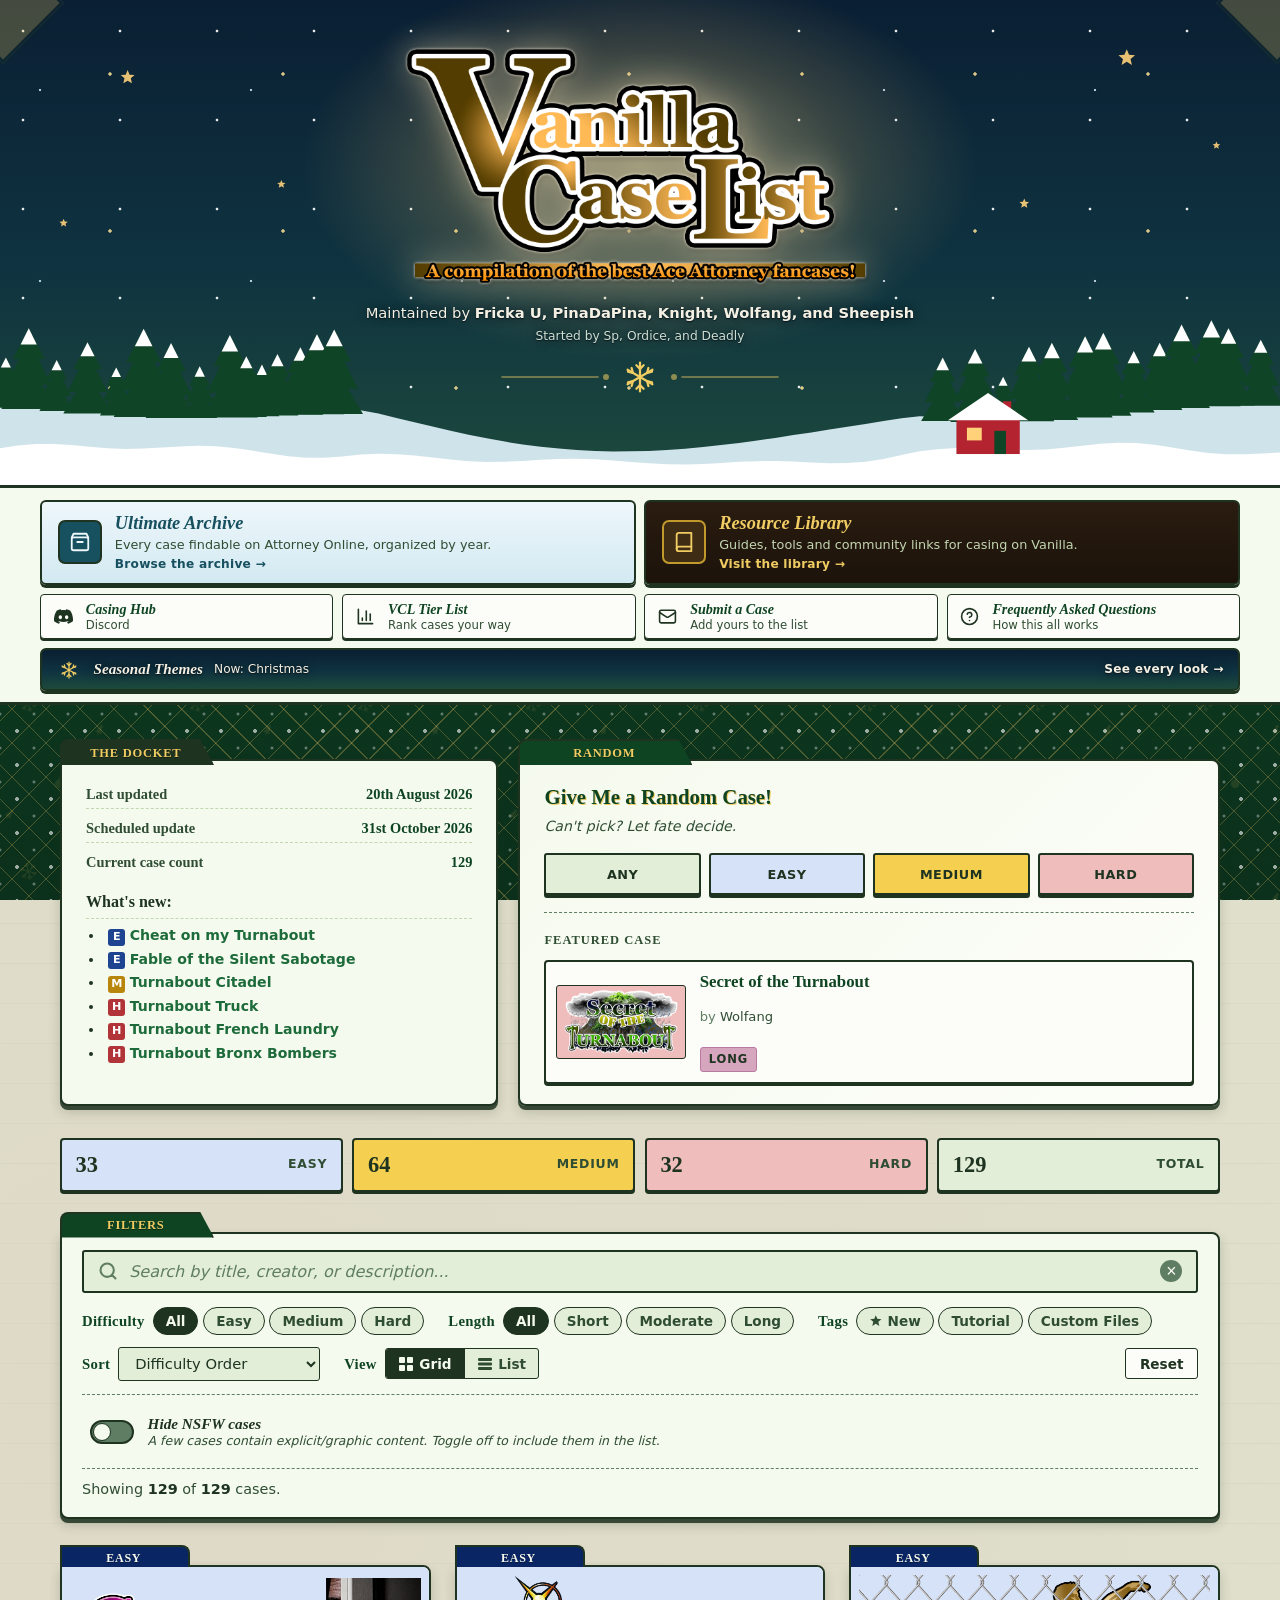
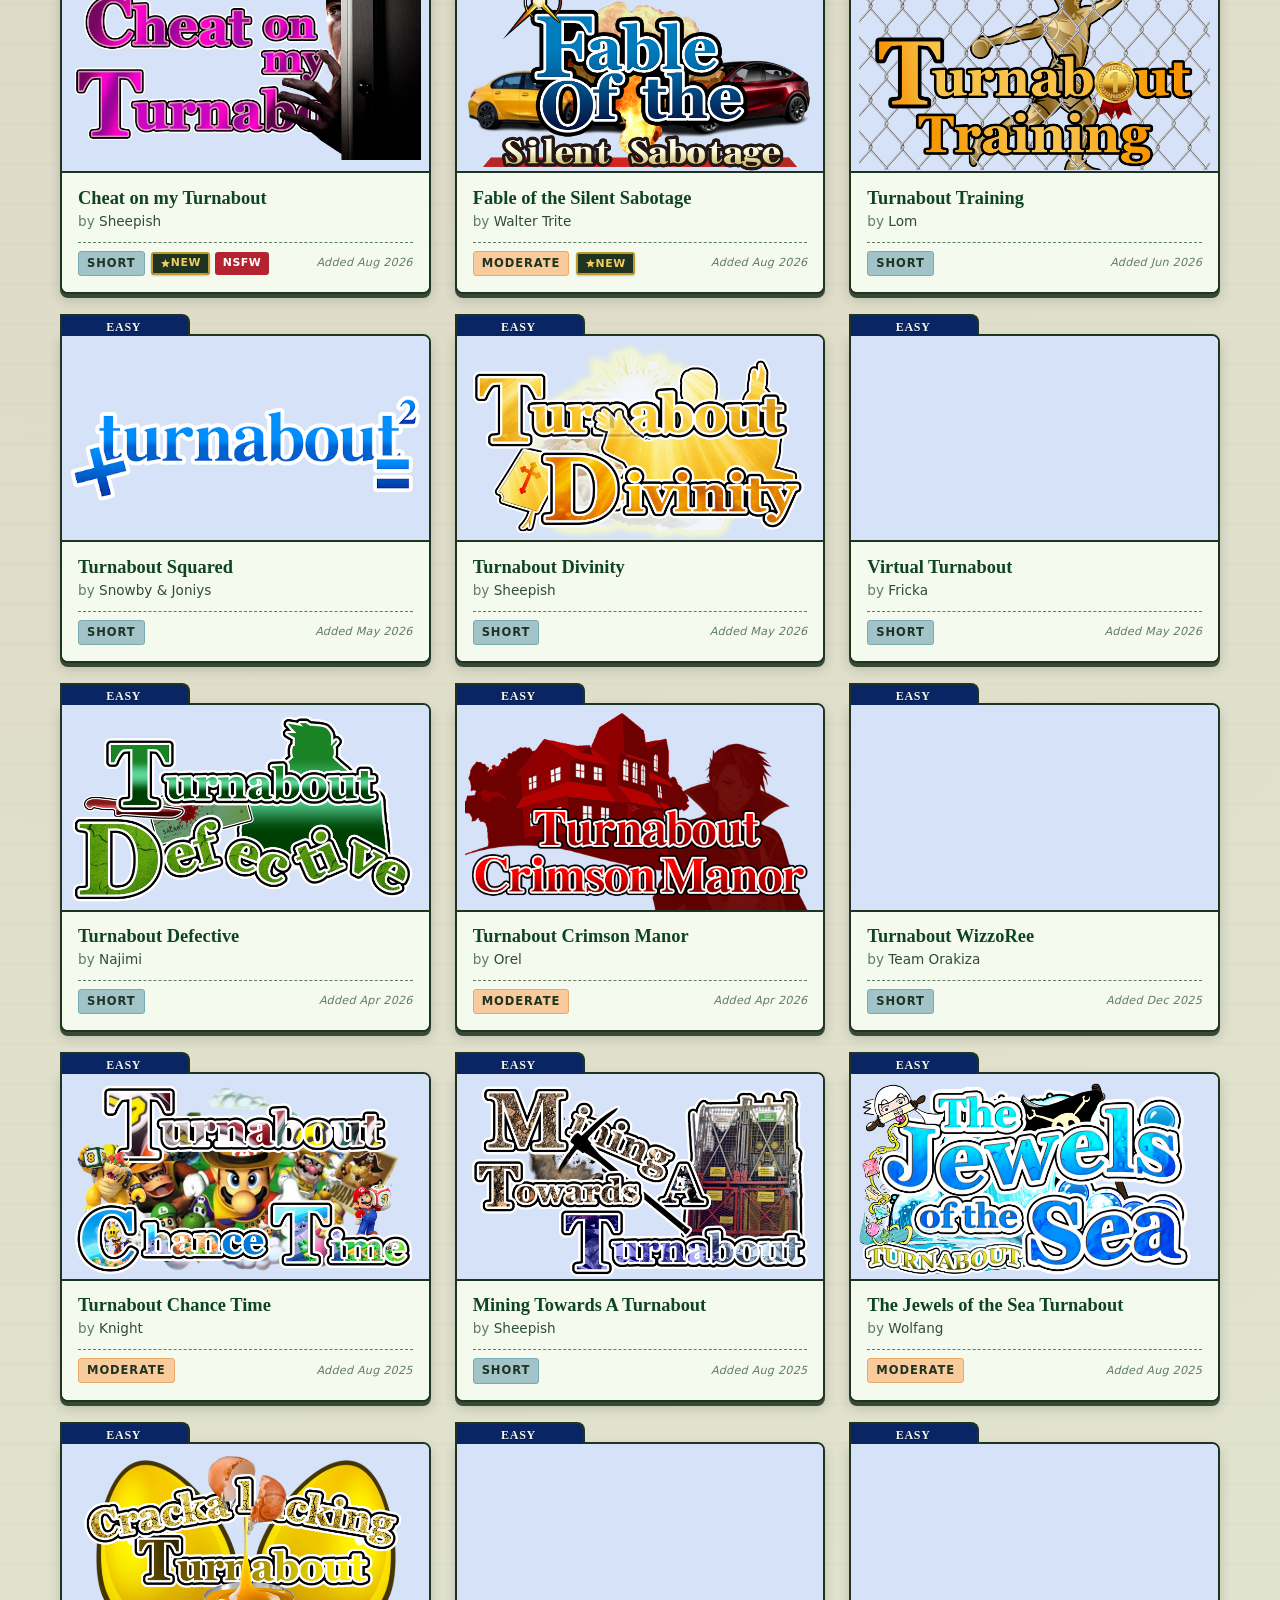
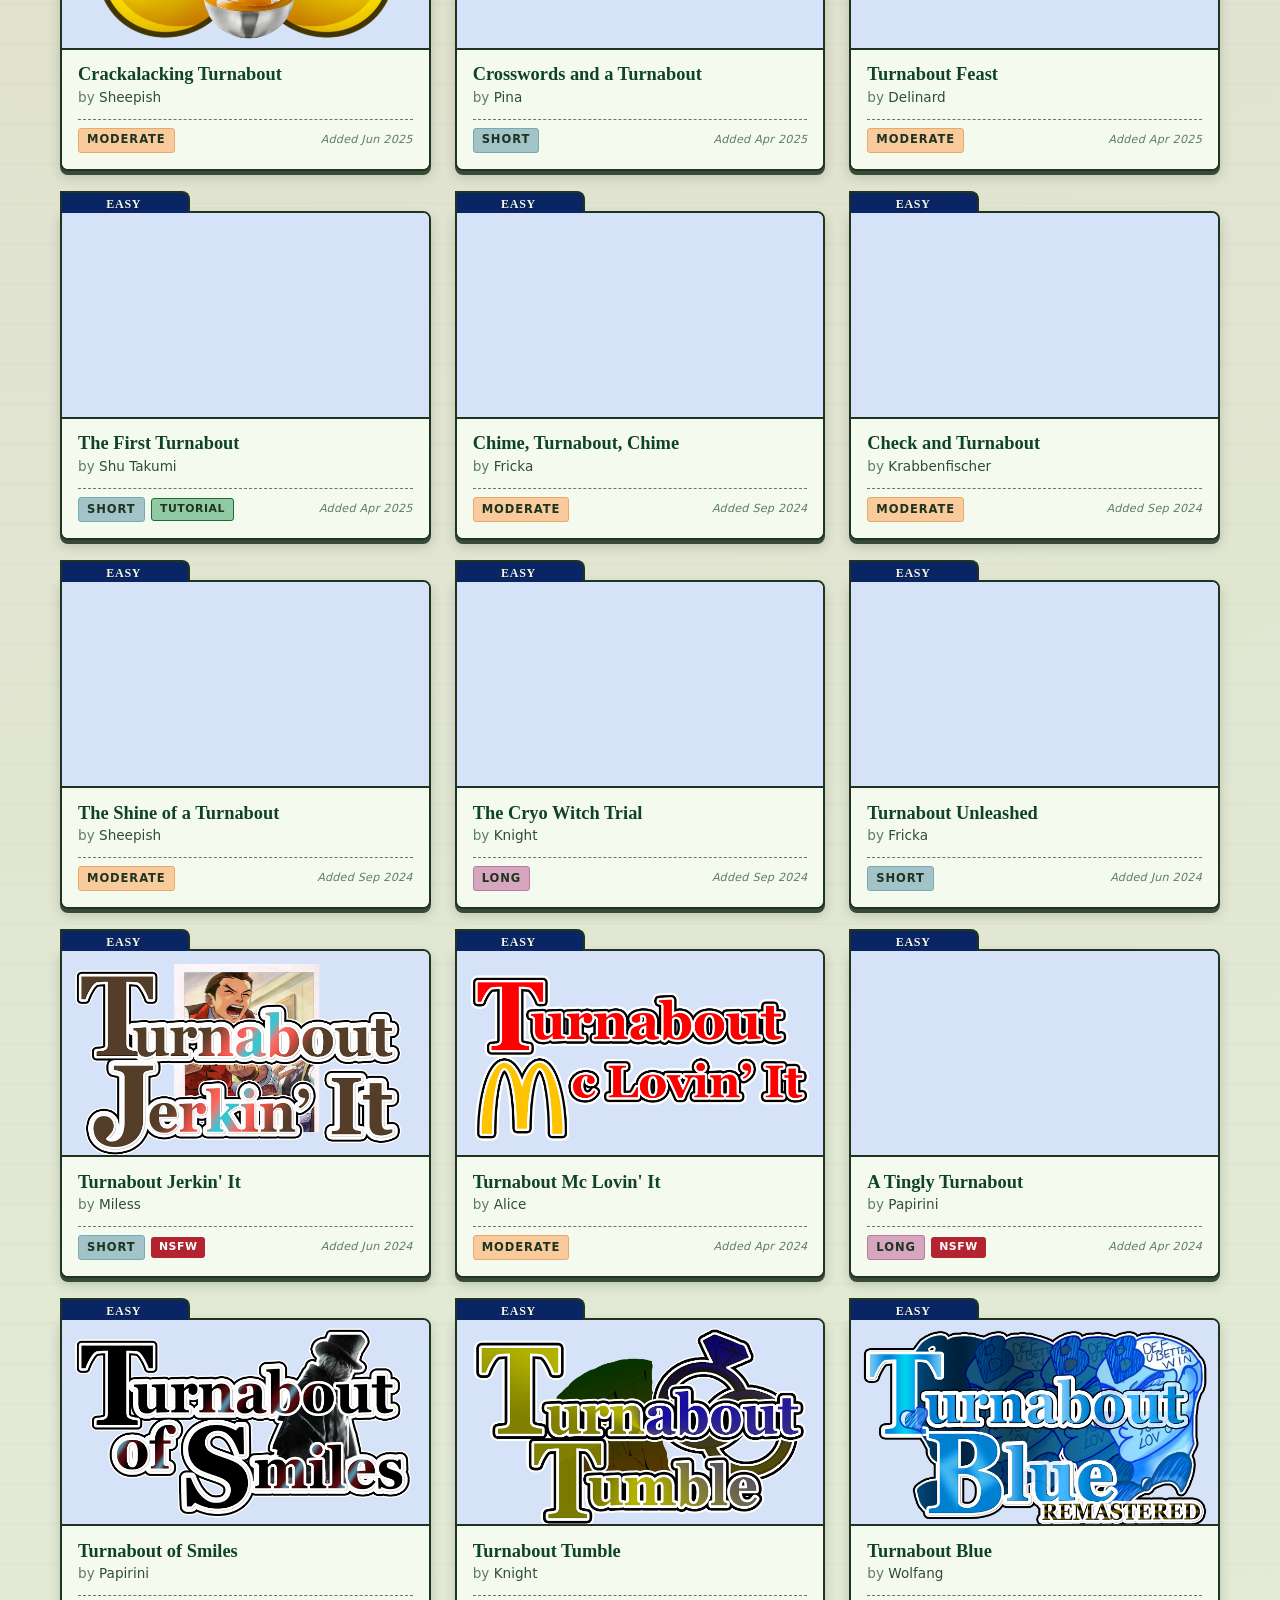
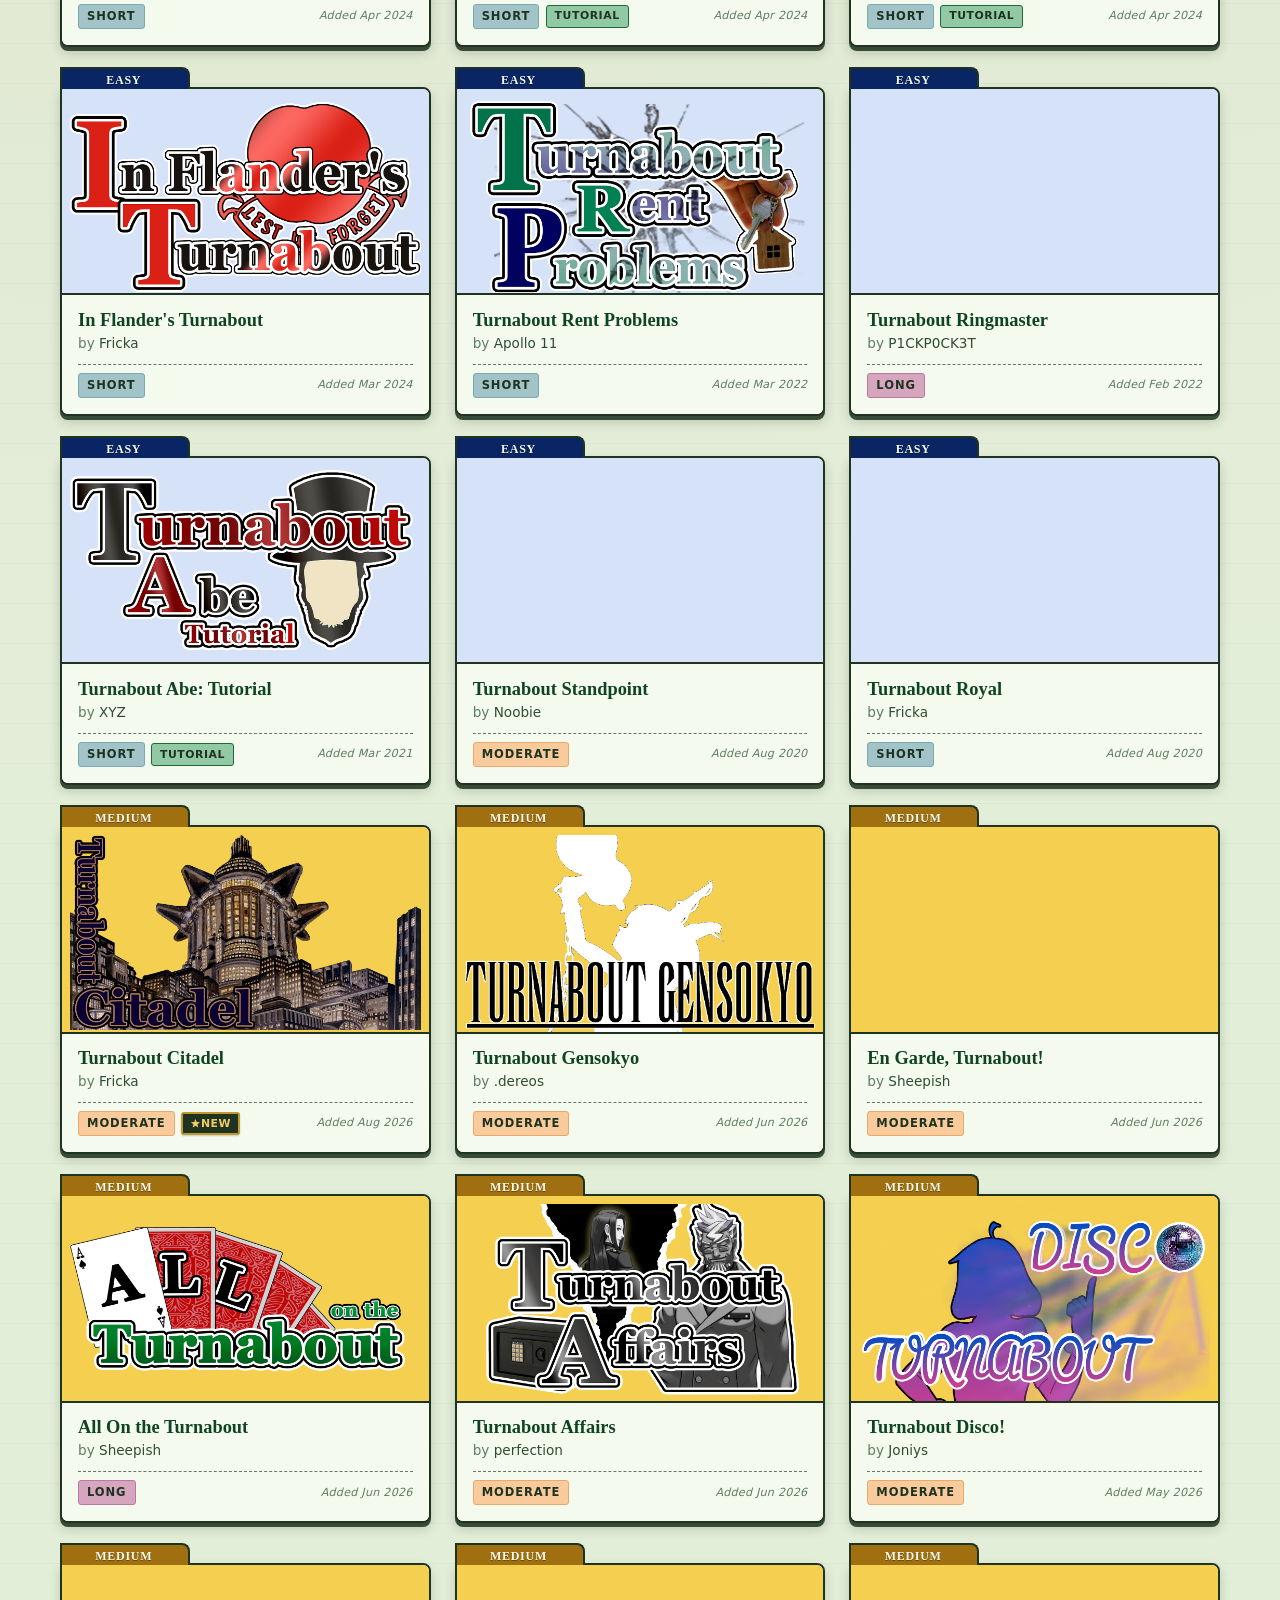
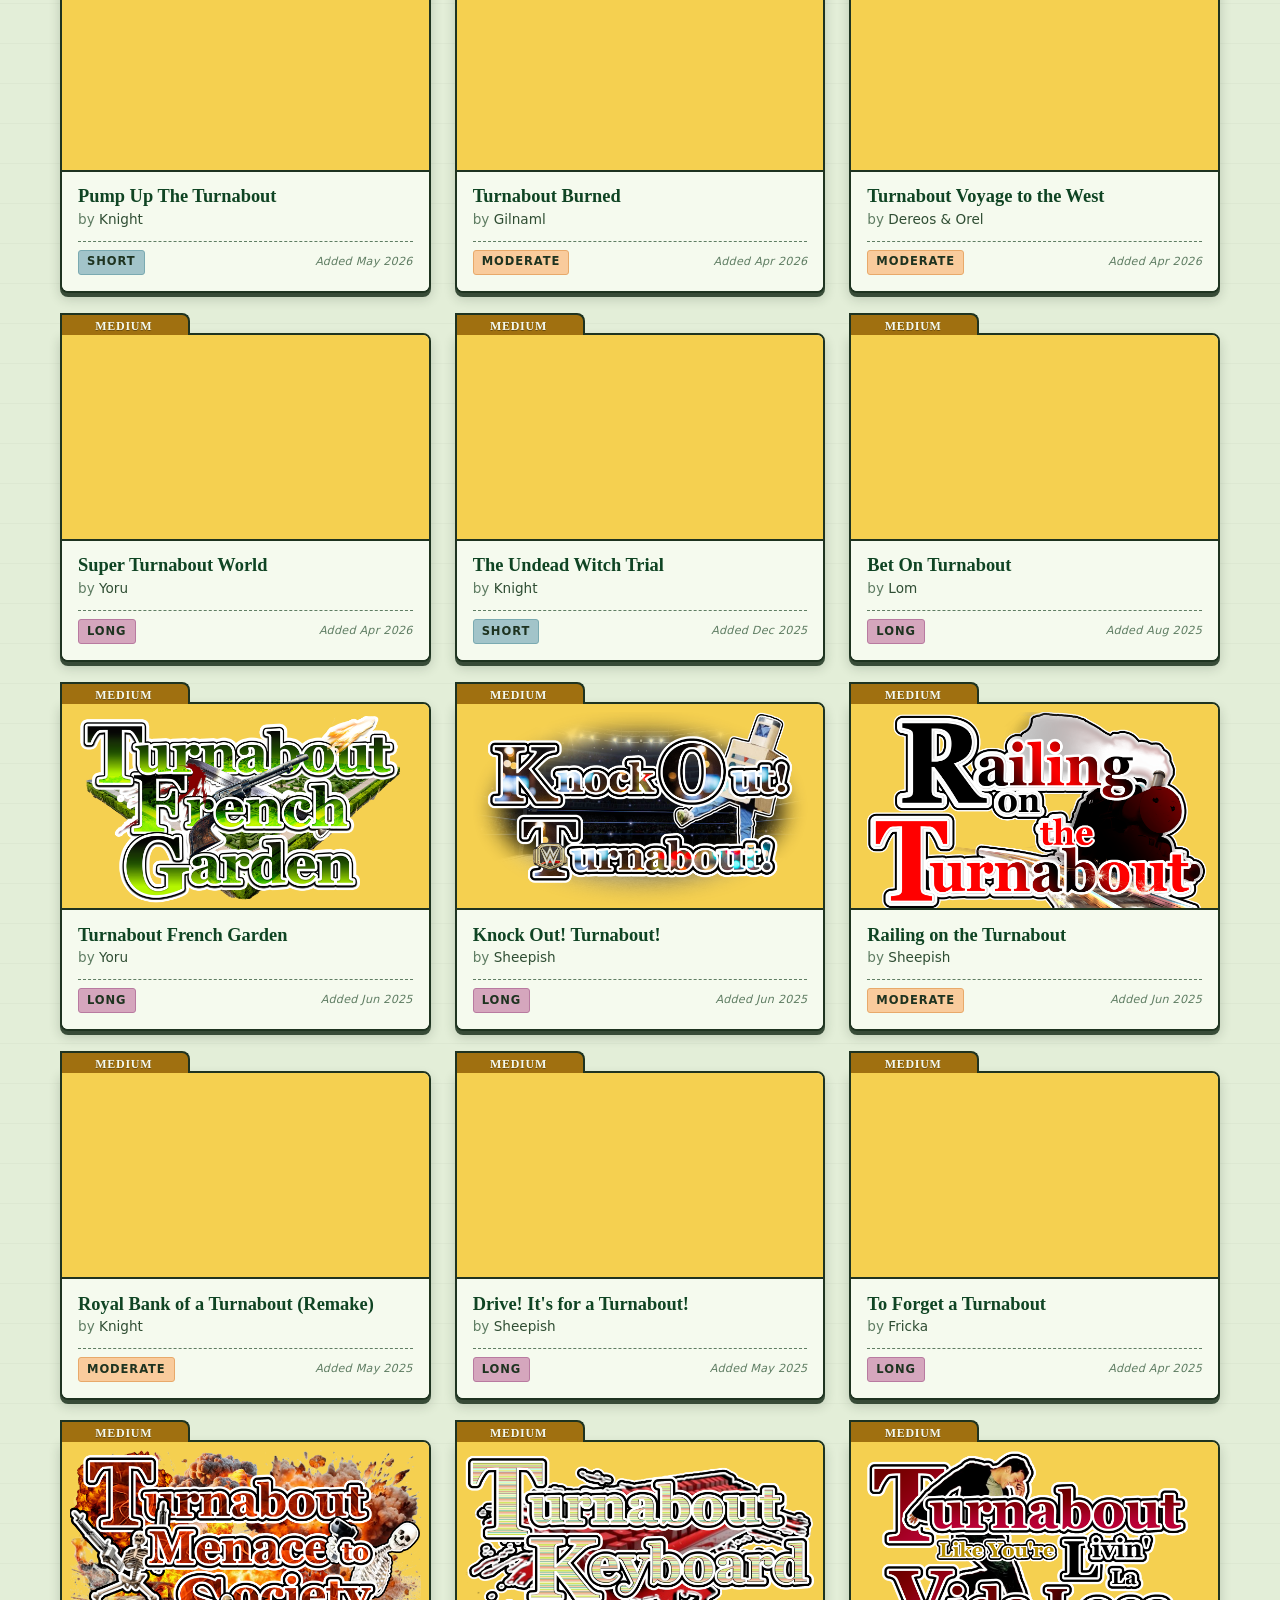
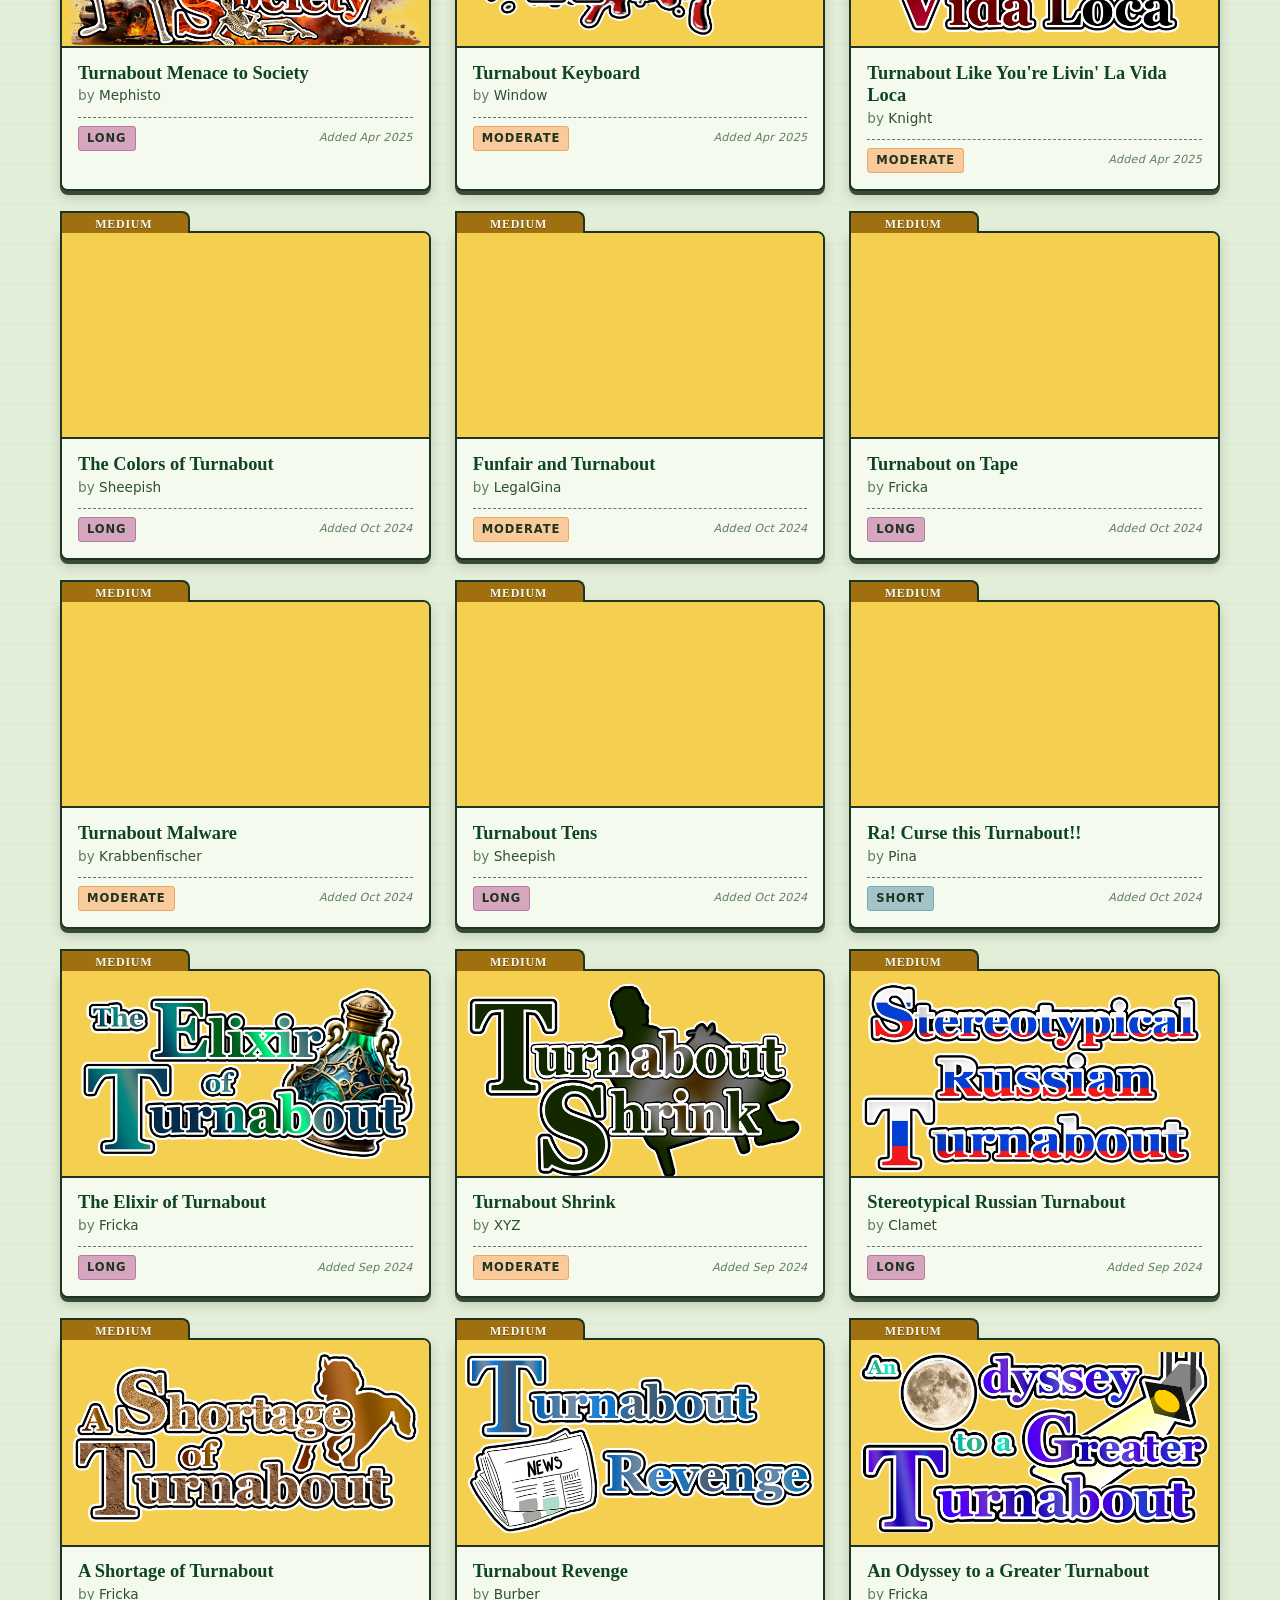
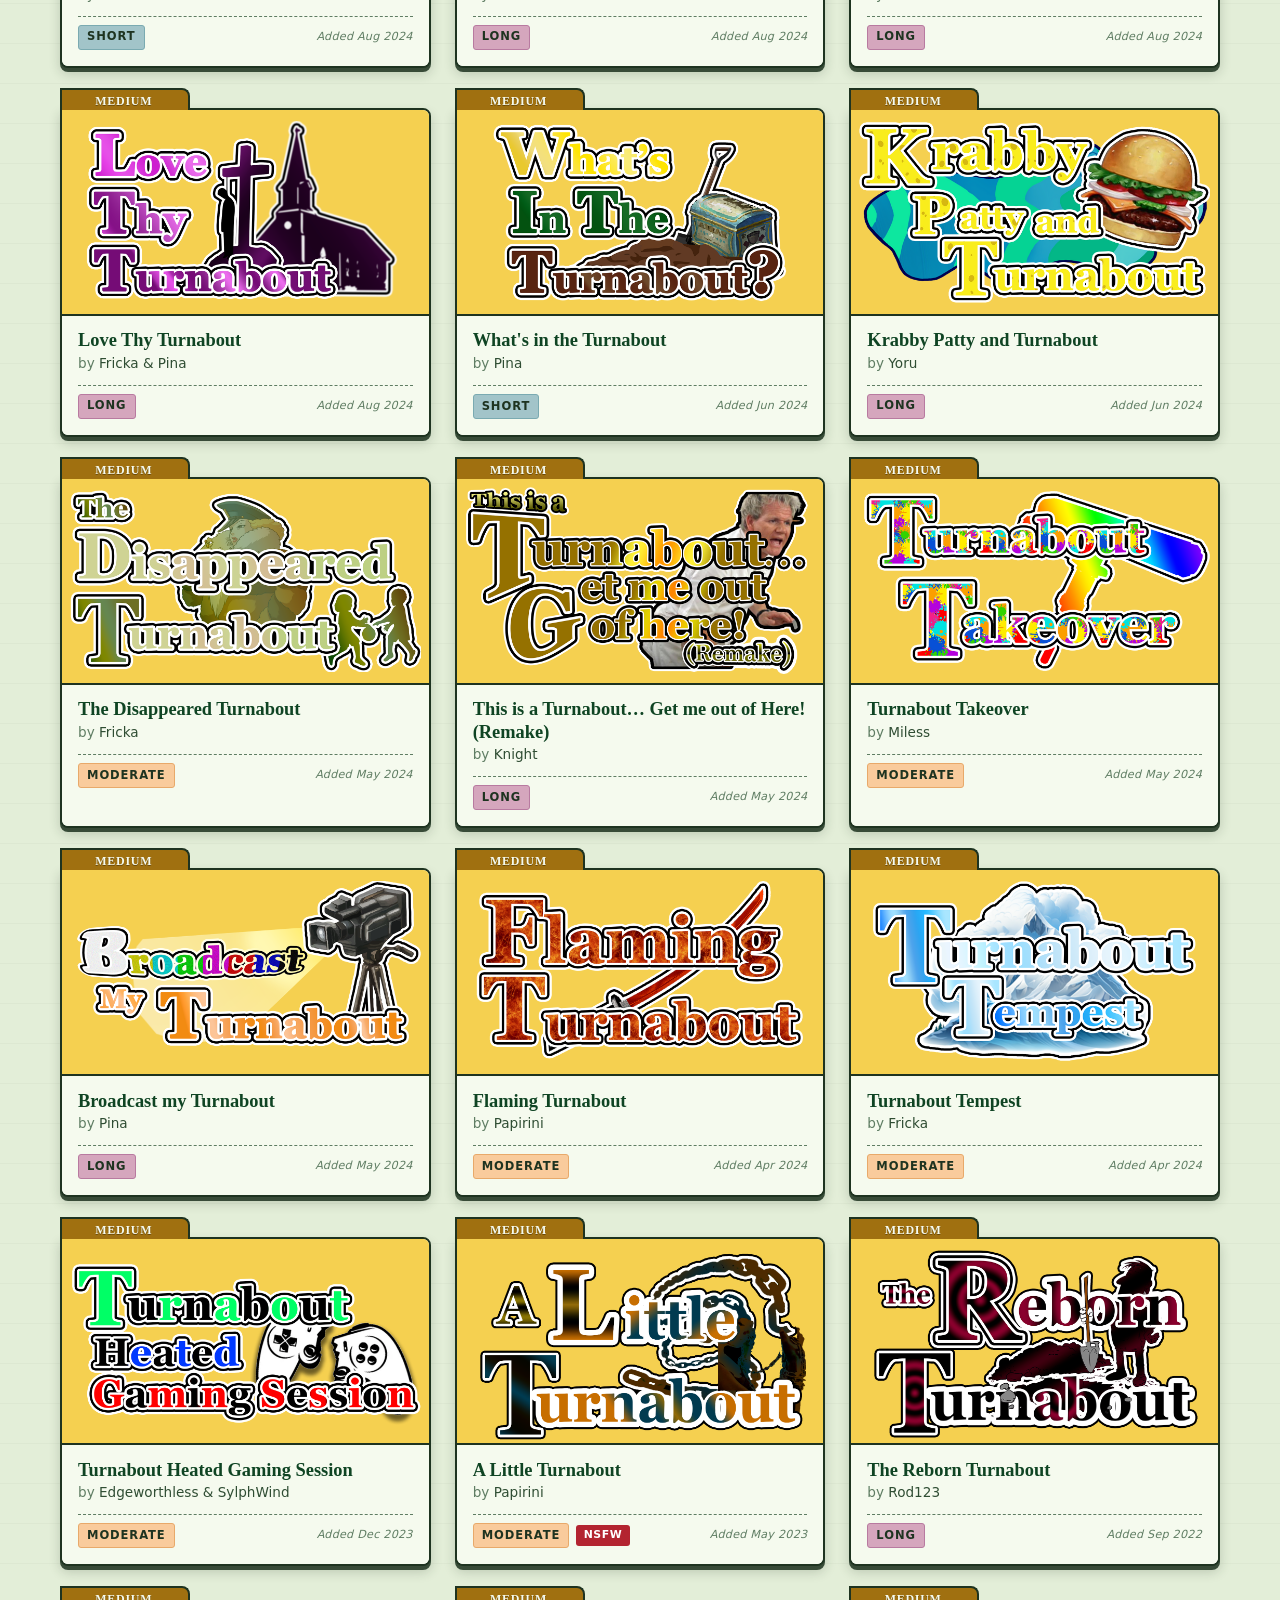
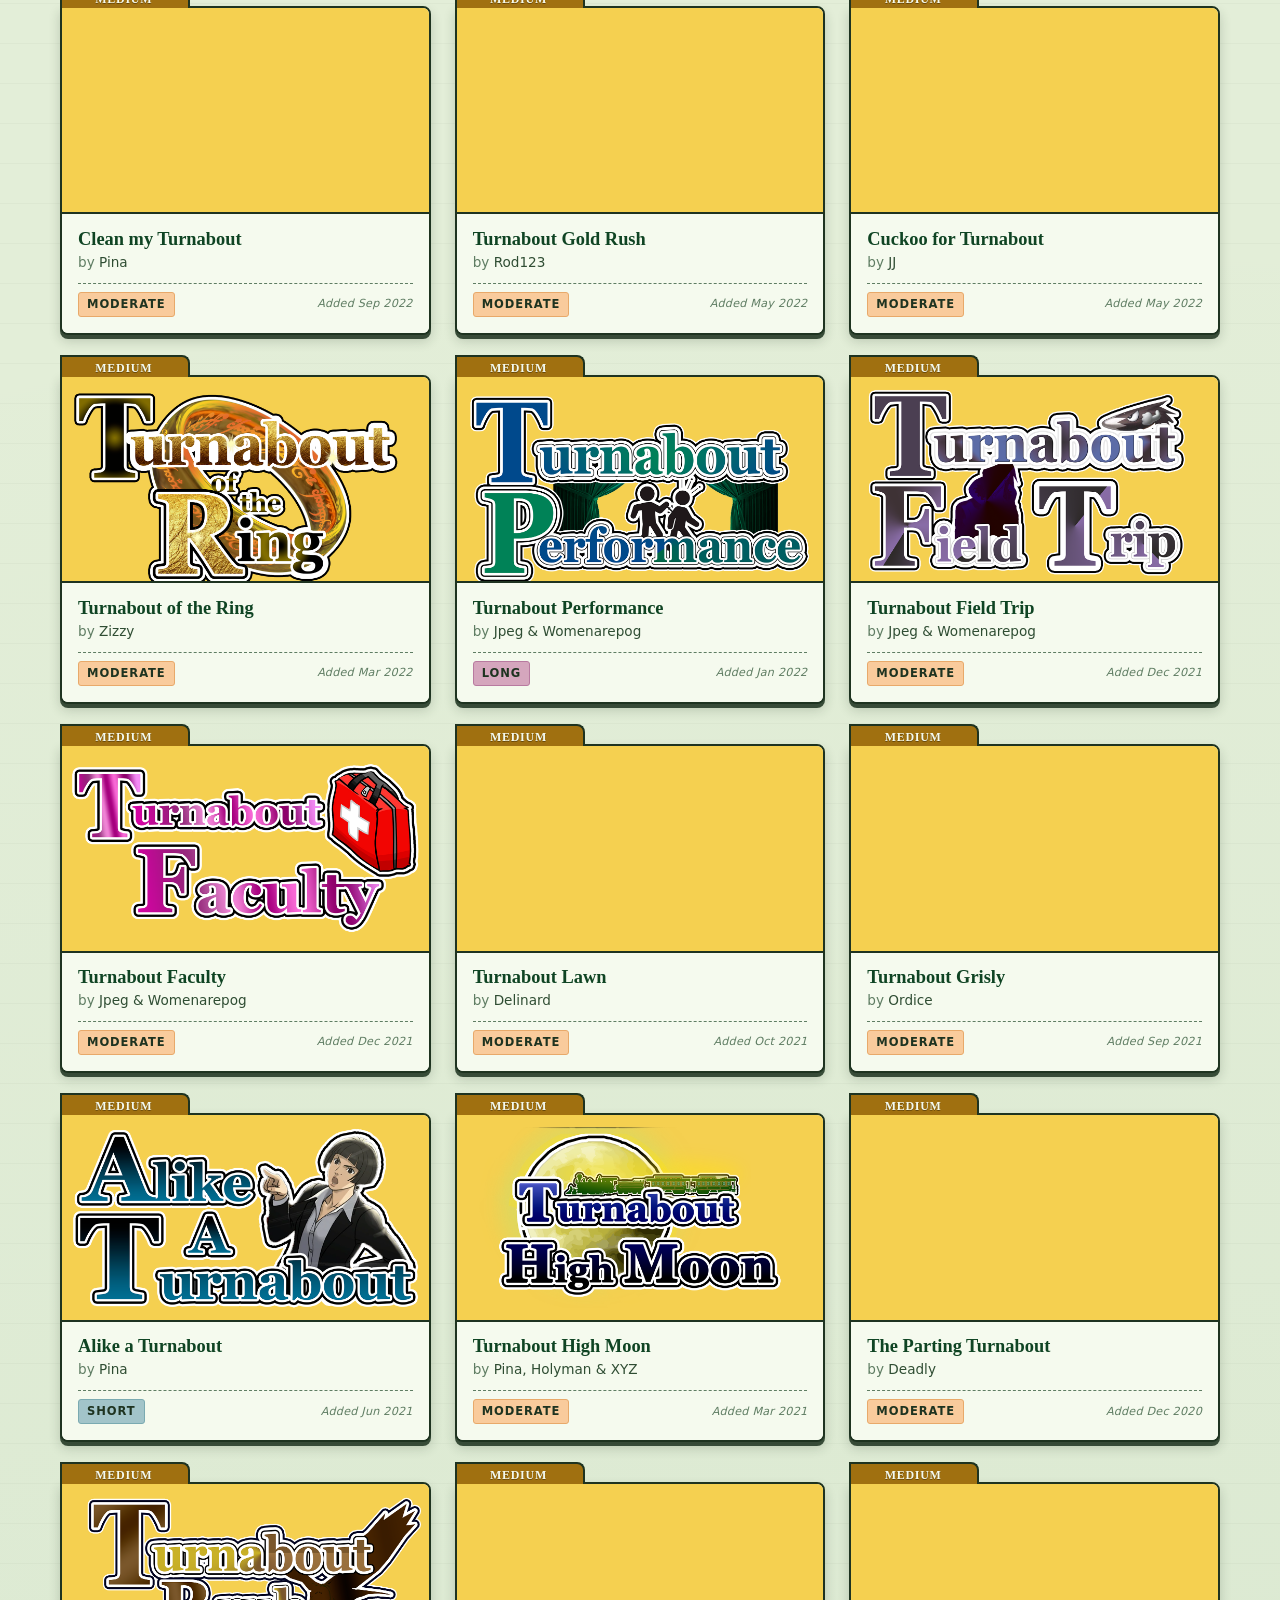
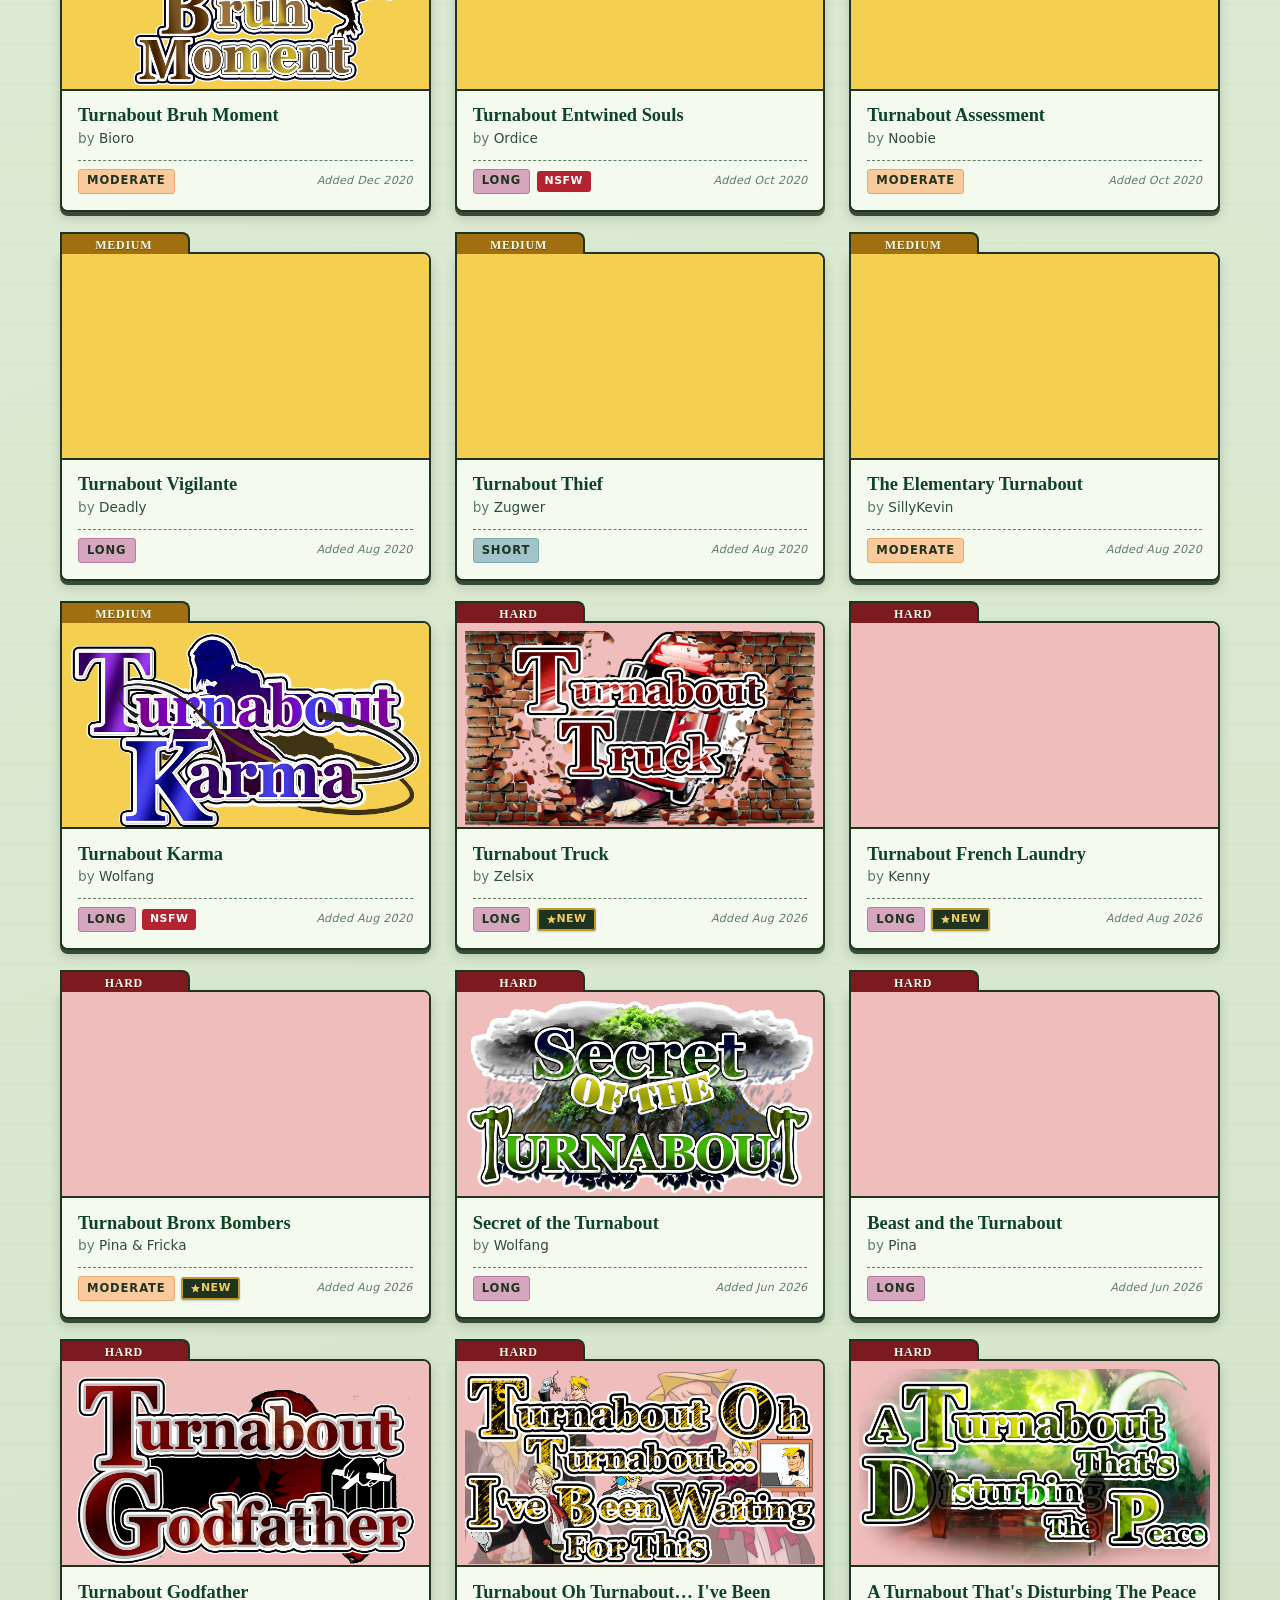
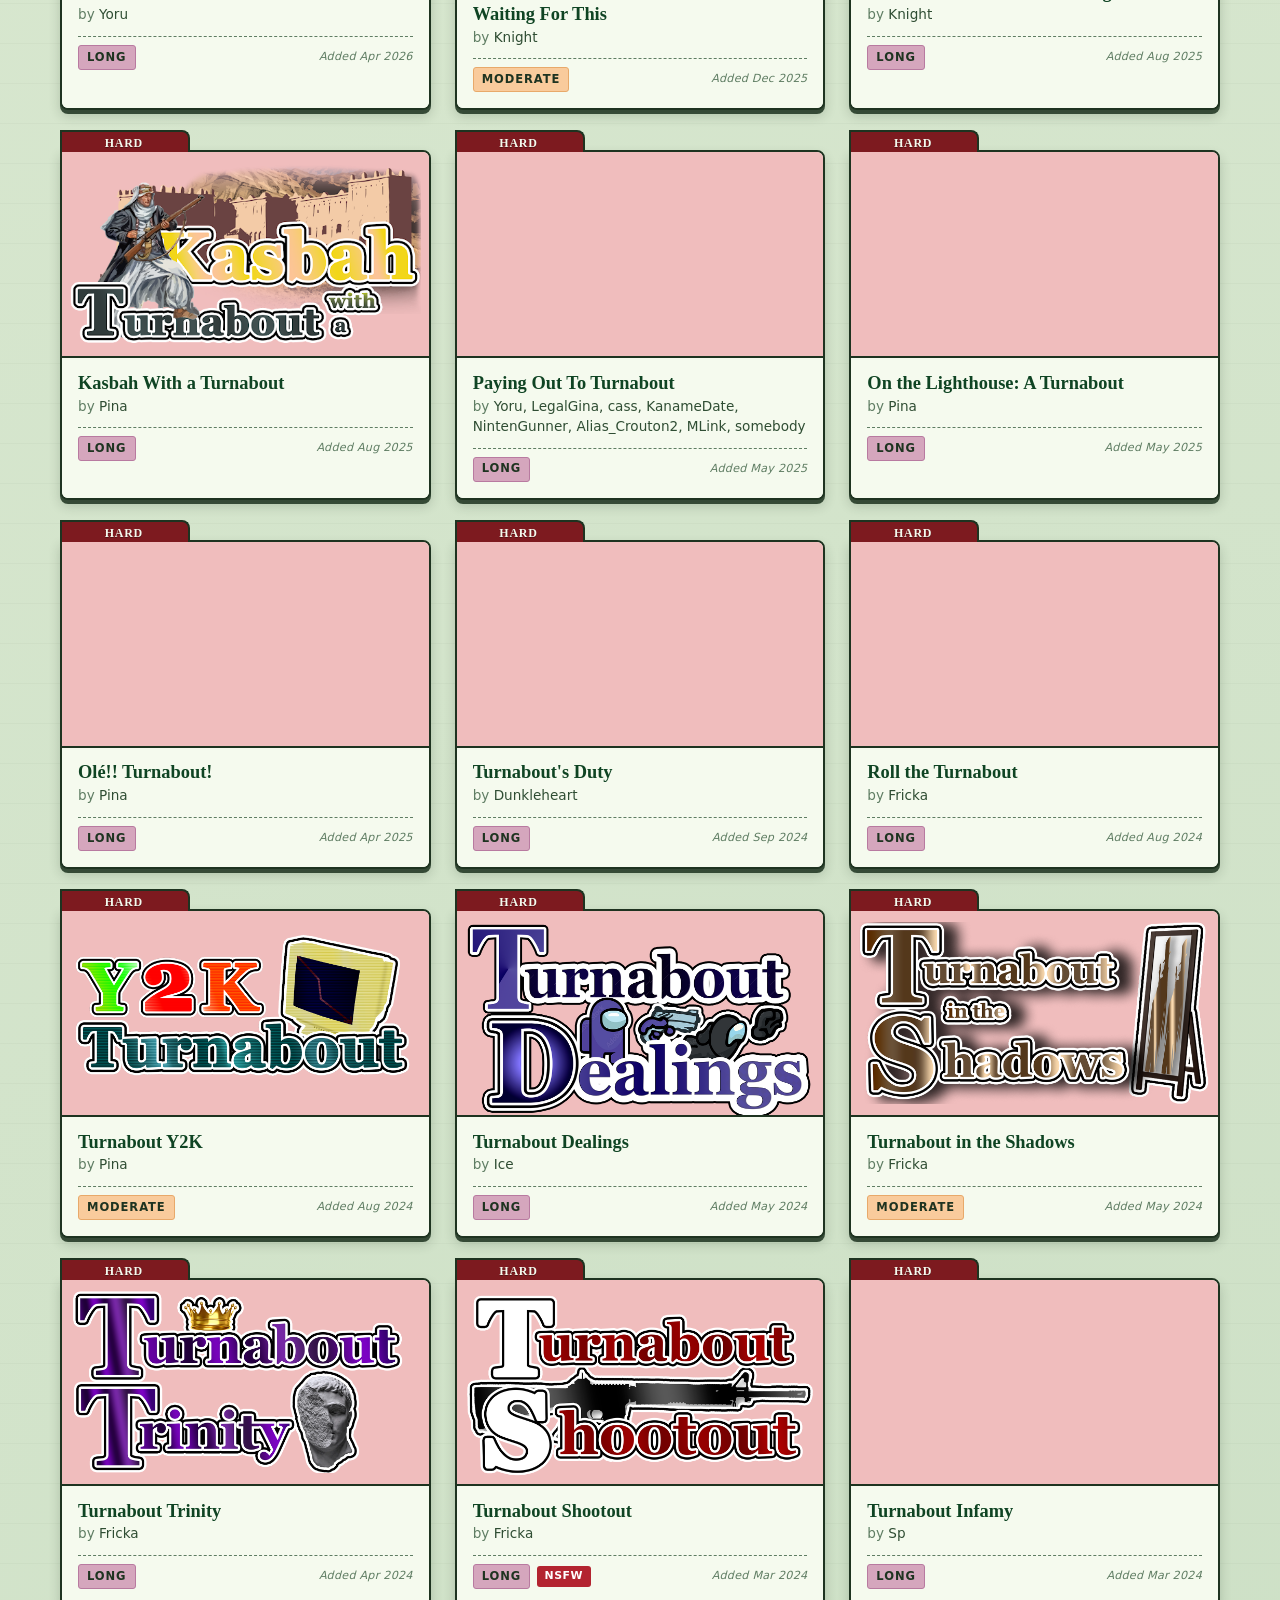
==== commit 6a5c4220: "Update index.html" ====
--- a/index.html
+++ b/index.html
@@ -23,11 +23,11 @@
        archive.html and in resources.html. See GITHUB_PAGES_SETUP.md. -->
   <meta property="og:type" content="website" />
   <meta property="og:site_name" content="Vanilla Case List" />
-  <meta property="og:url" content="https://lublurrr.github.io/vanilla-test-list-themes/" />
+  <meta property="og:url" content="https://lublurrr.github.io/vanilla-case-list" />
   <meta property="og:title" content="Vanilla Case List" />
   <meta property="og:description"
     content="The best Ace Attorney fan cases: for roleplay on Attorney Online, objection.lol, and beyond." />
-  <meta property="og:image" content="https://lublurrr.github.io/vanilla-test-list-themes/images/vcl-logo.png" />
+  <meta property="og:image" content="https://lublurrr.github.io/vanilla-case-list/images/vcl-logo.png" />
   <meta property="og:image:width" content="1440" />
   <meta property="og:image:height" content="720" />
   <meta property="og:image:alt" content="Vanilla Case List logo" />
@@ -37,7 +37,7 @@
   <meta name="twitter:title" content="Vanilla Case List" />
   <meta name="twitter:description"
     content="The best Ace Attorney fan cases: for roleplay on Attorney Online, objection.lol, and beyond." />
-  <meta name="twitter:image" content="https://lublurrr.github.io/vanilla-test-list-themes/images/vcl-logo.png" />
+  <meta name="twitter:image" content="https://lublurrr.github.io/vanilla-case-list/images/vcl-logo.png" />
 
   <!-- Embed accent colour (the deep navy from the logo's "V") -->
   <meta name="theme-color" content="#0a2563" />
@@ -62,7 +62,7 @@
              themes.js swaps between the two. -->
         <img class="site-logo" src="images/vcl-logo-gold.png"
           data-logo-auto="images/vcl-logo-gold.png" data-logo-preview="images/vcl-logo.png"
-          alt="Vanilla Case List — A compilation of the best Ace Attorney fancases!" />
+          alt="Vanilla Case List: a compilation of the best Ace Attorney fancases!" />
       </h1>
       <p class="site-credits">
         Maintained by <strong>Fricka U, PinaDaPina, Knight, Wolfang, and Sheepish</strong><br>
@@ -494,4 +494,4 @@
   <script src="app.js"></script>
 </body>
 
-</html>
+</html>
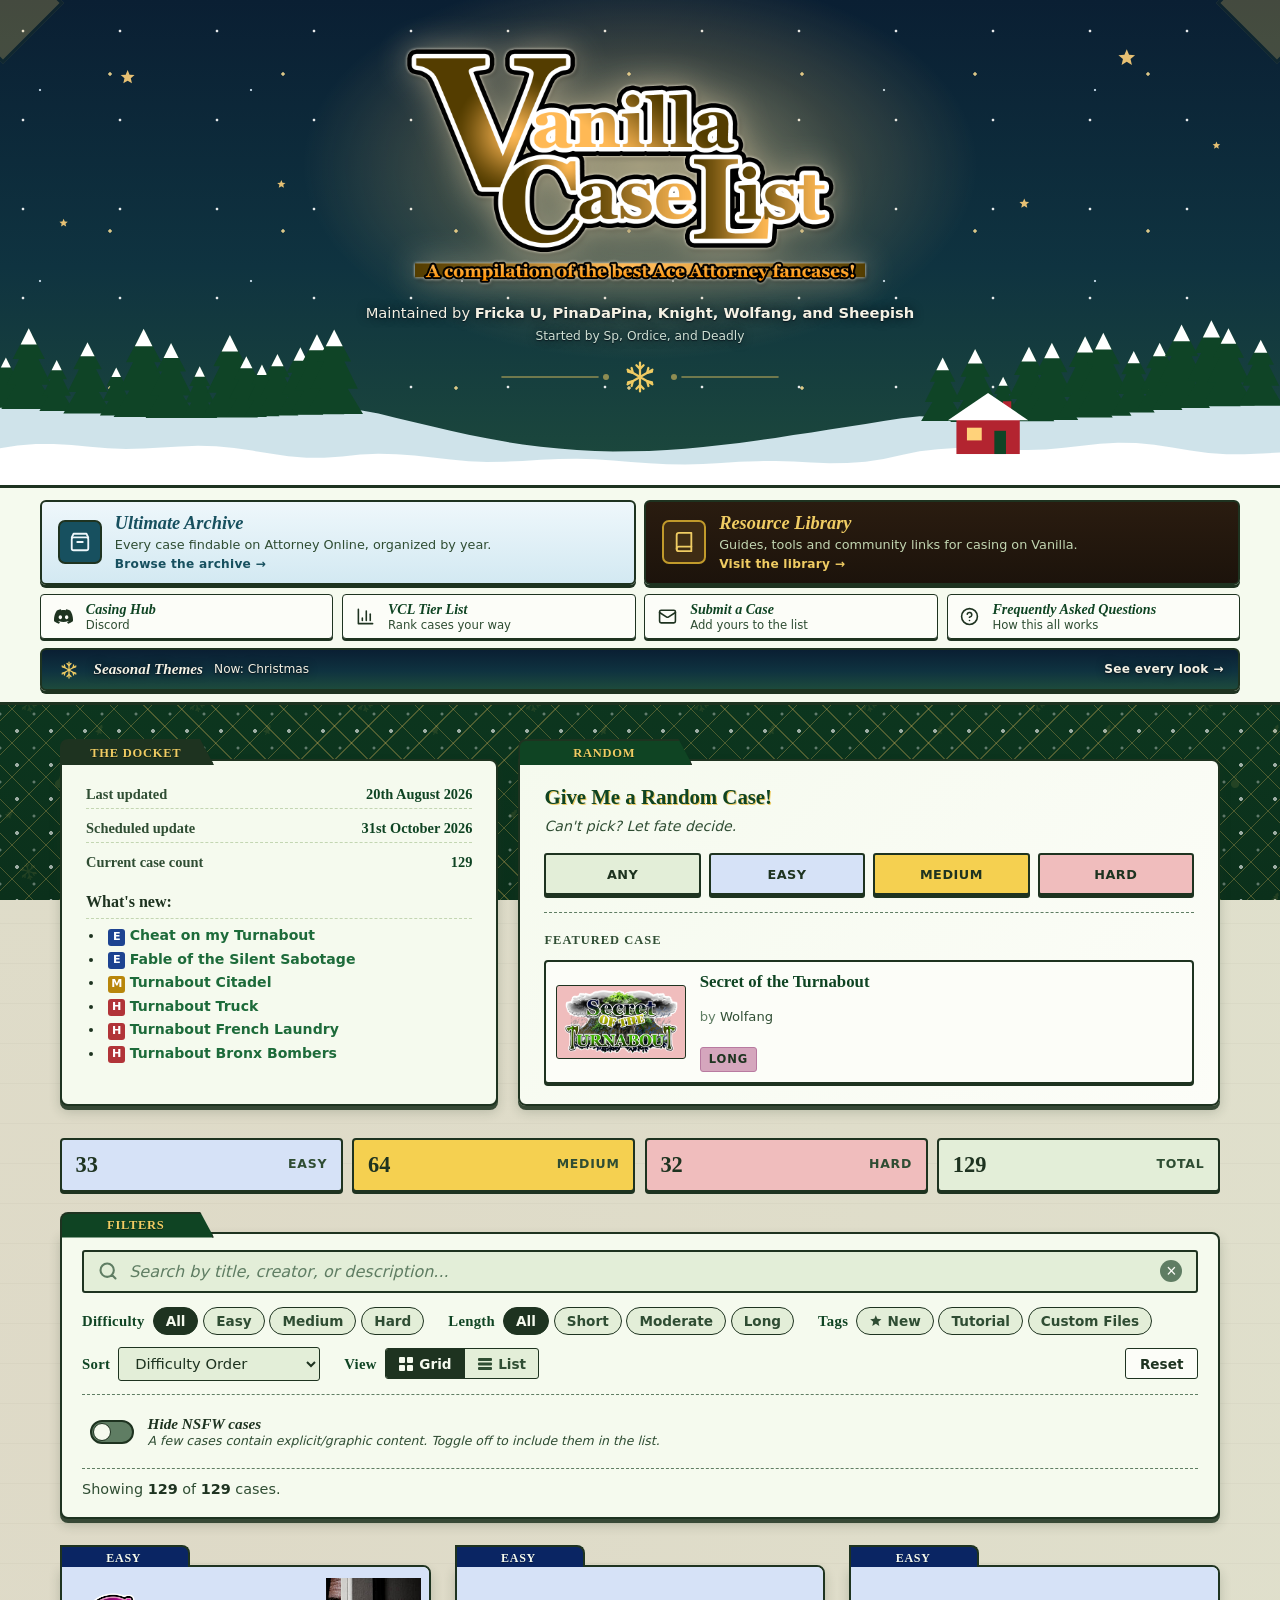
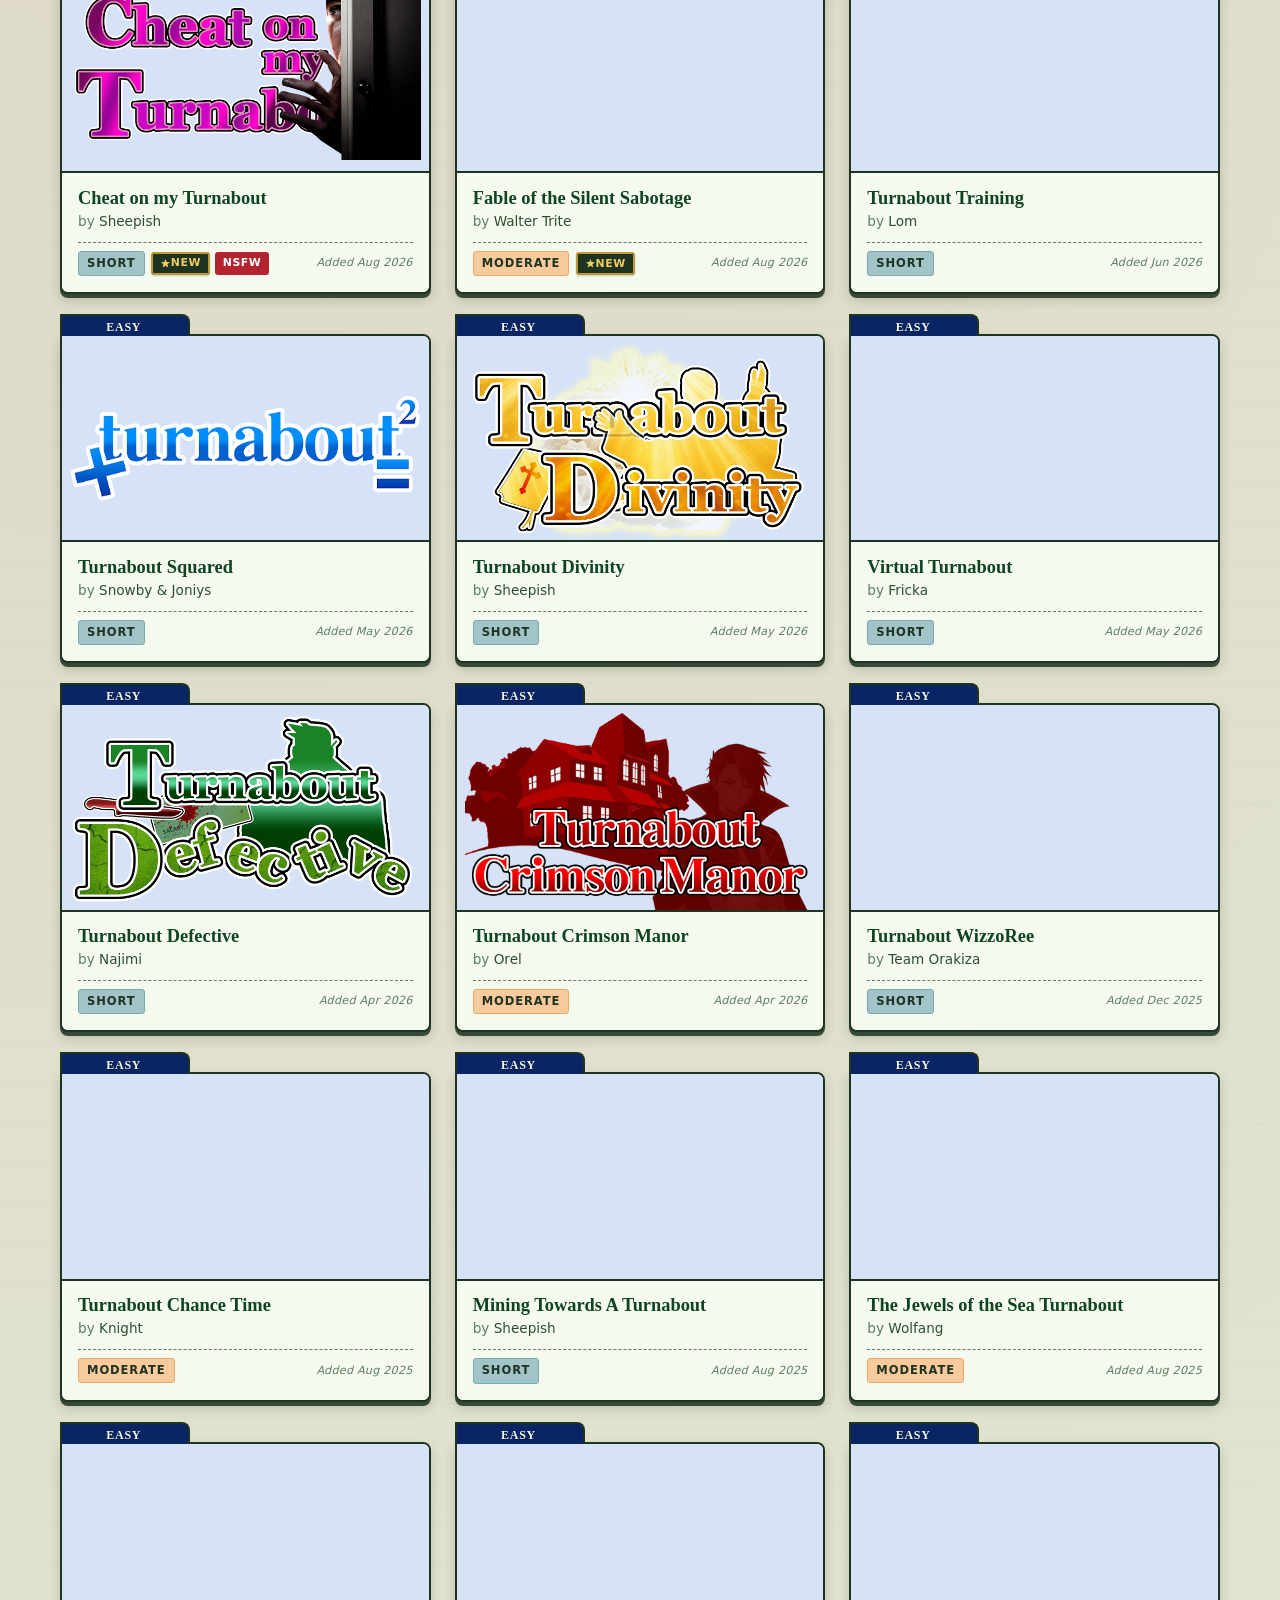
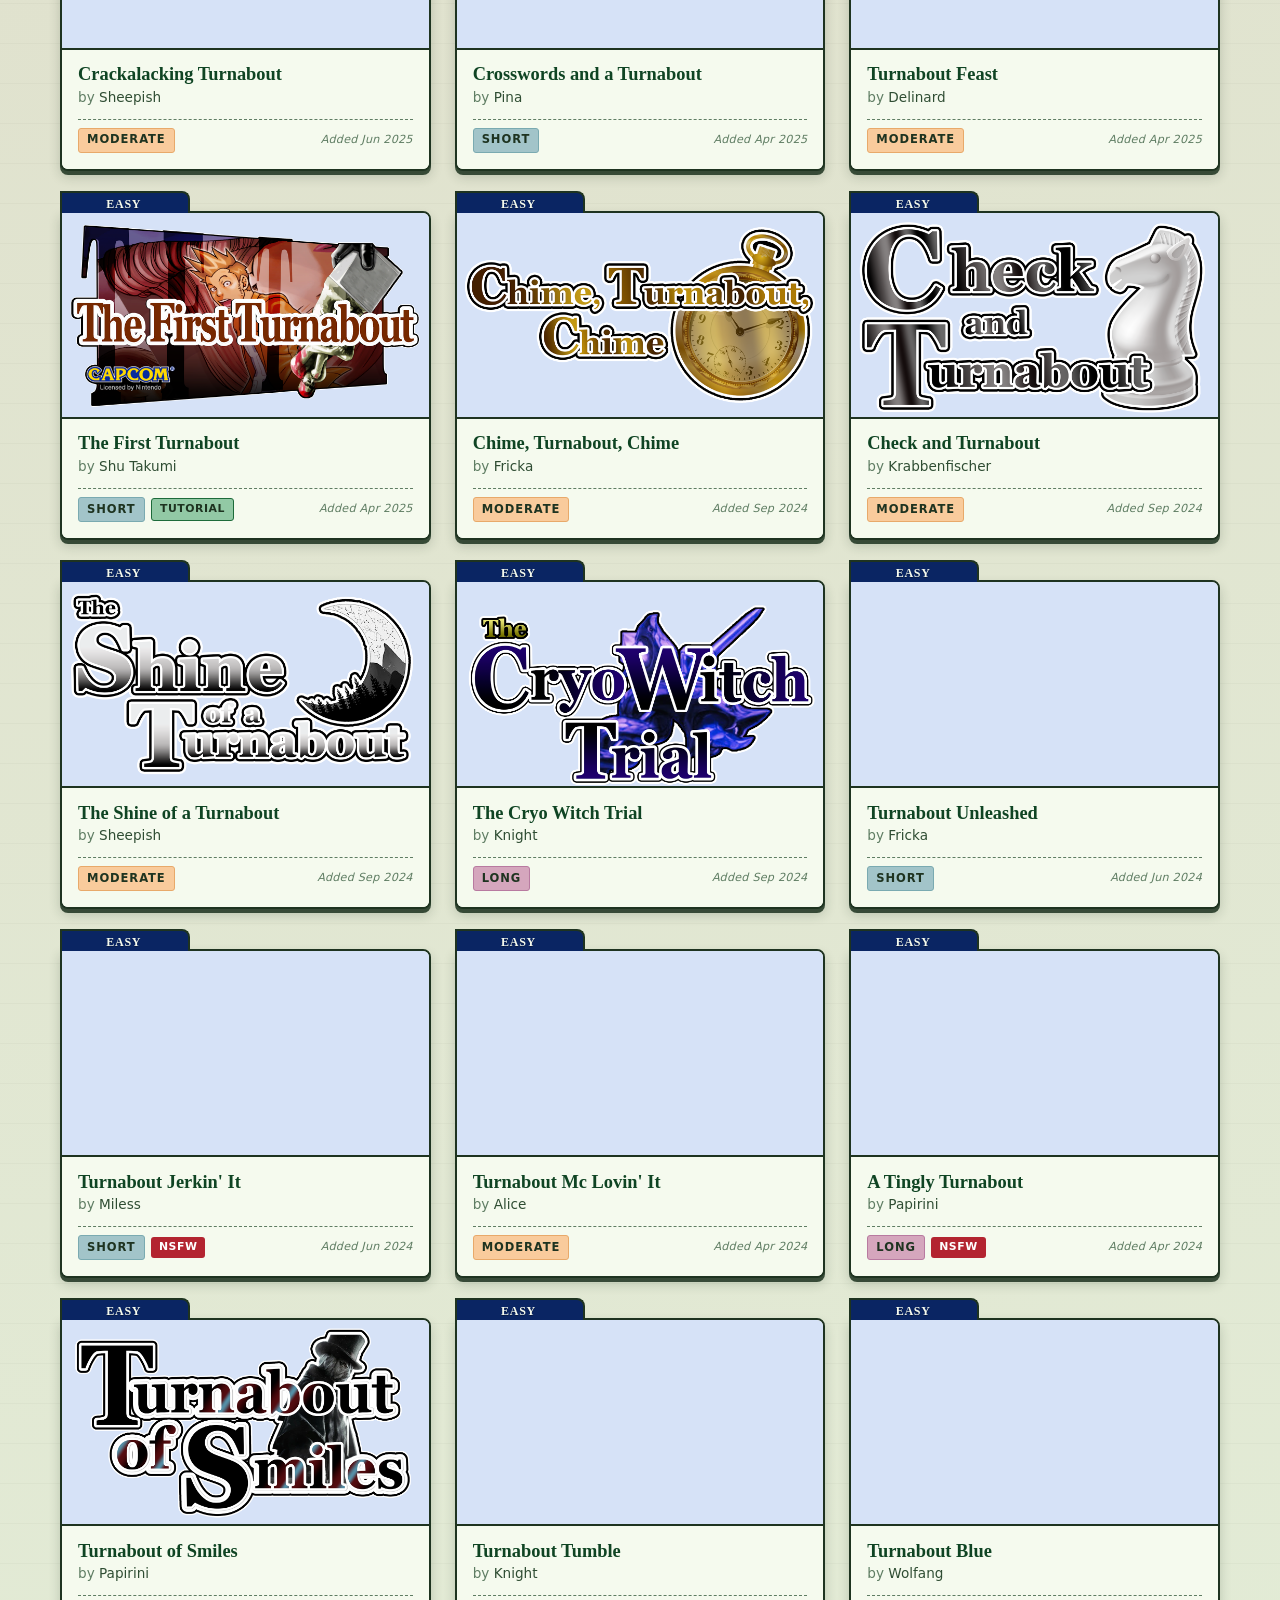
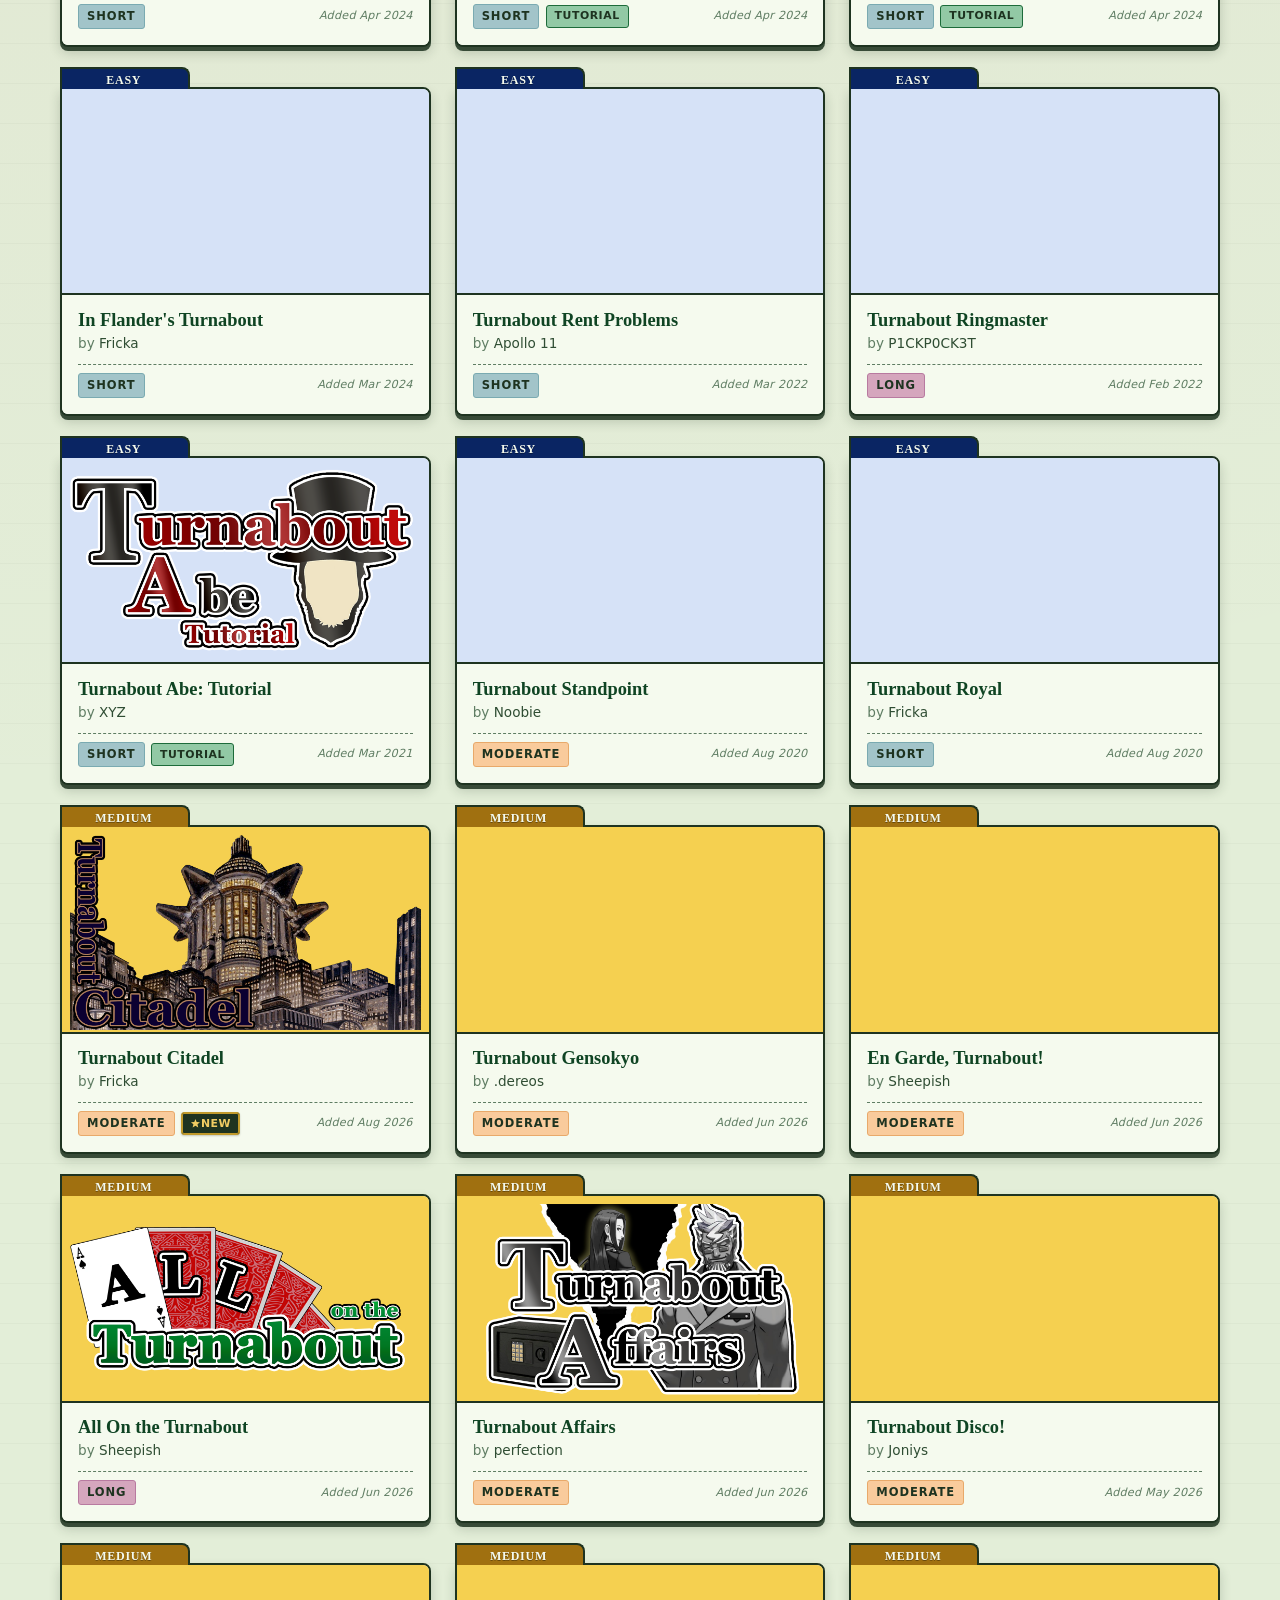
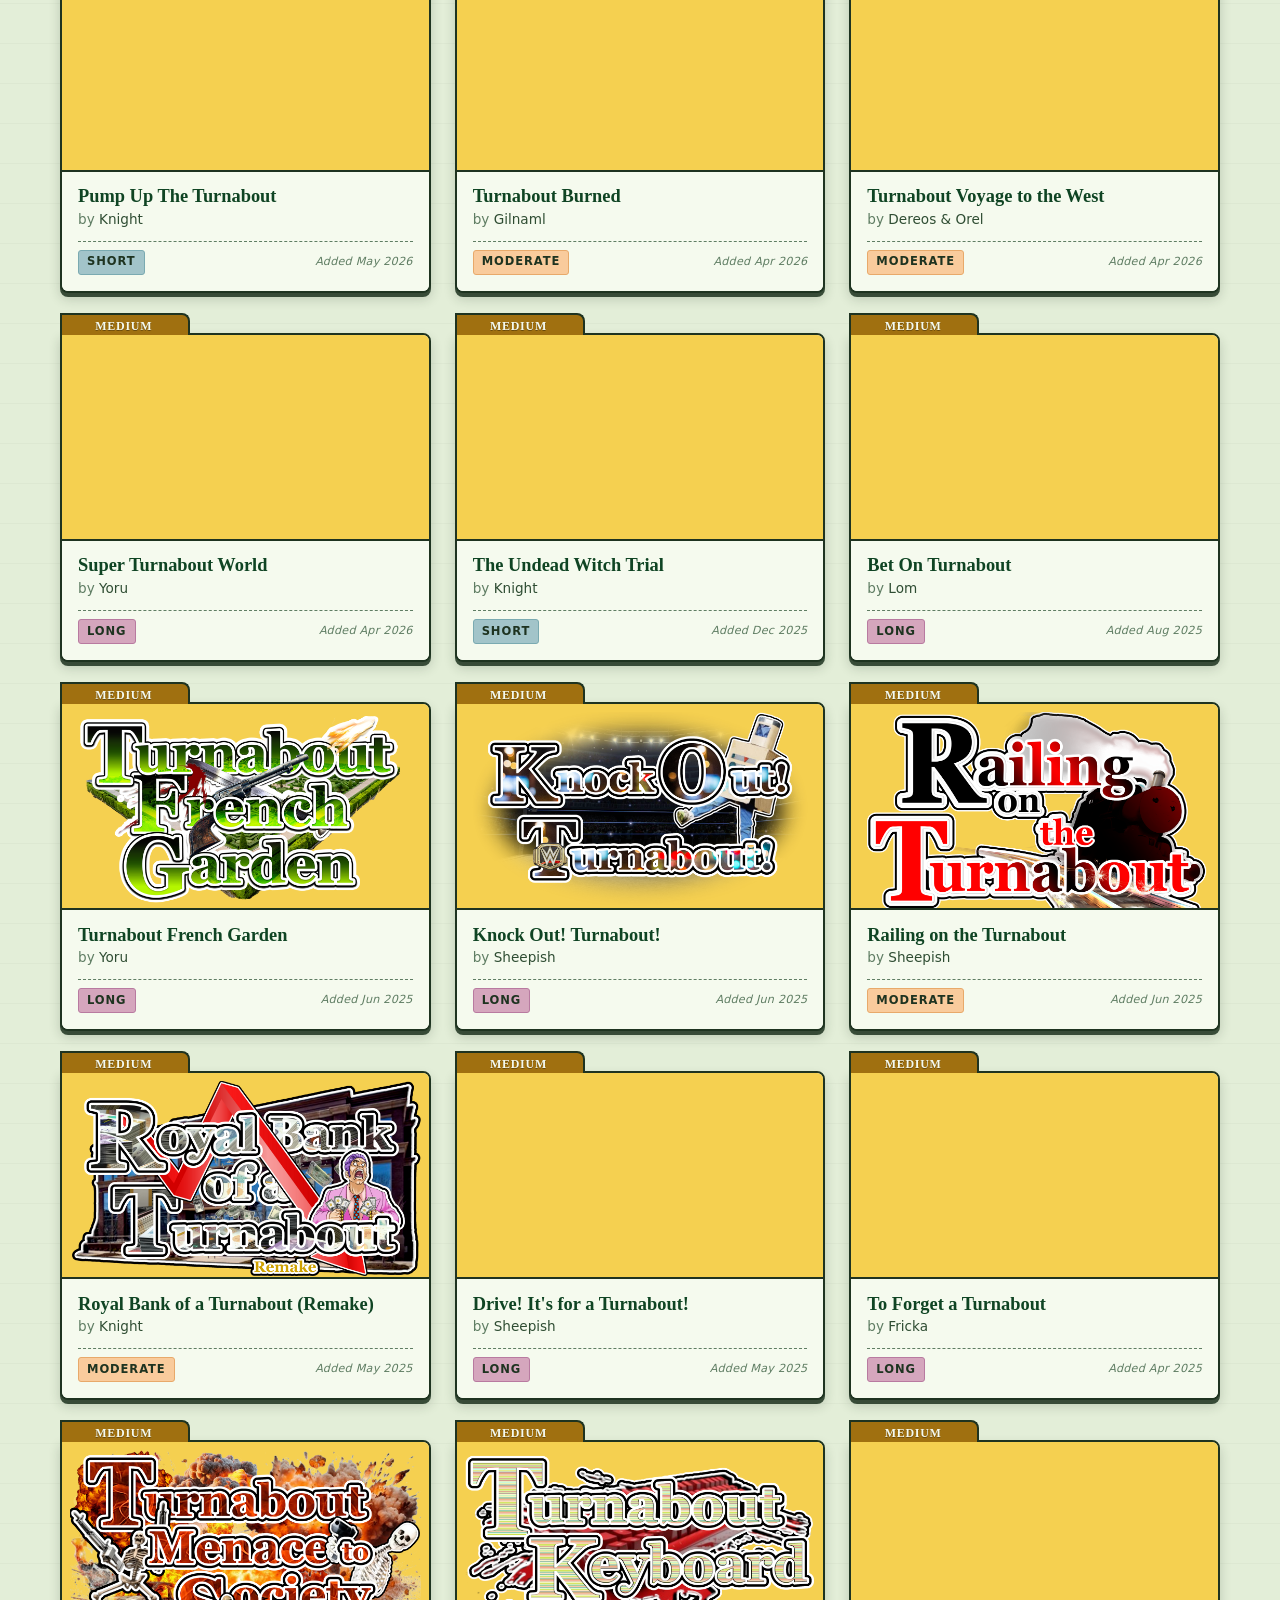
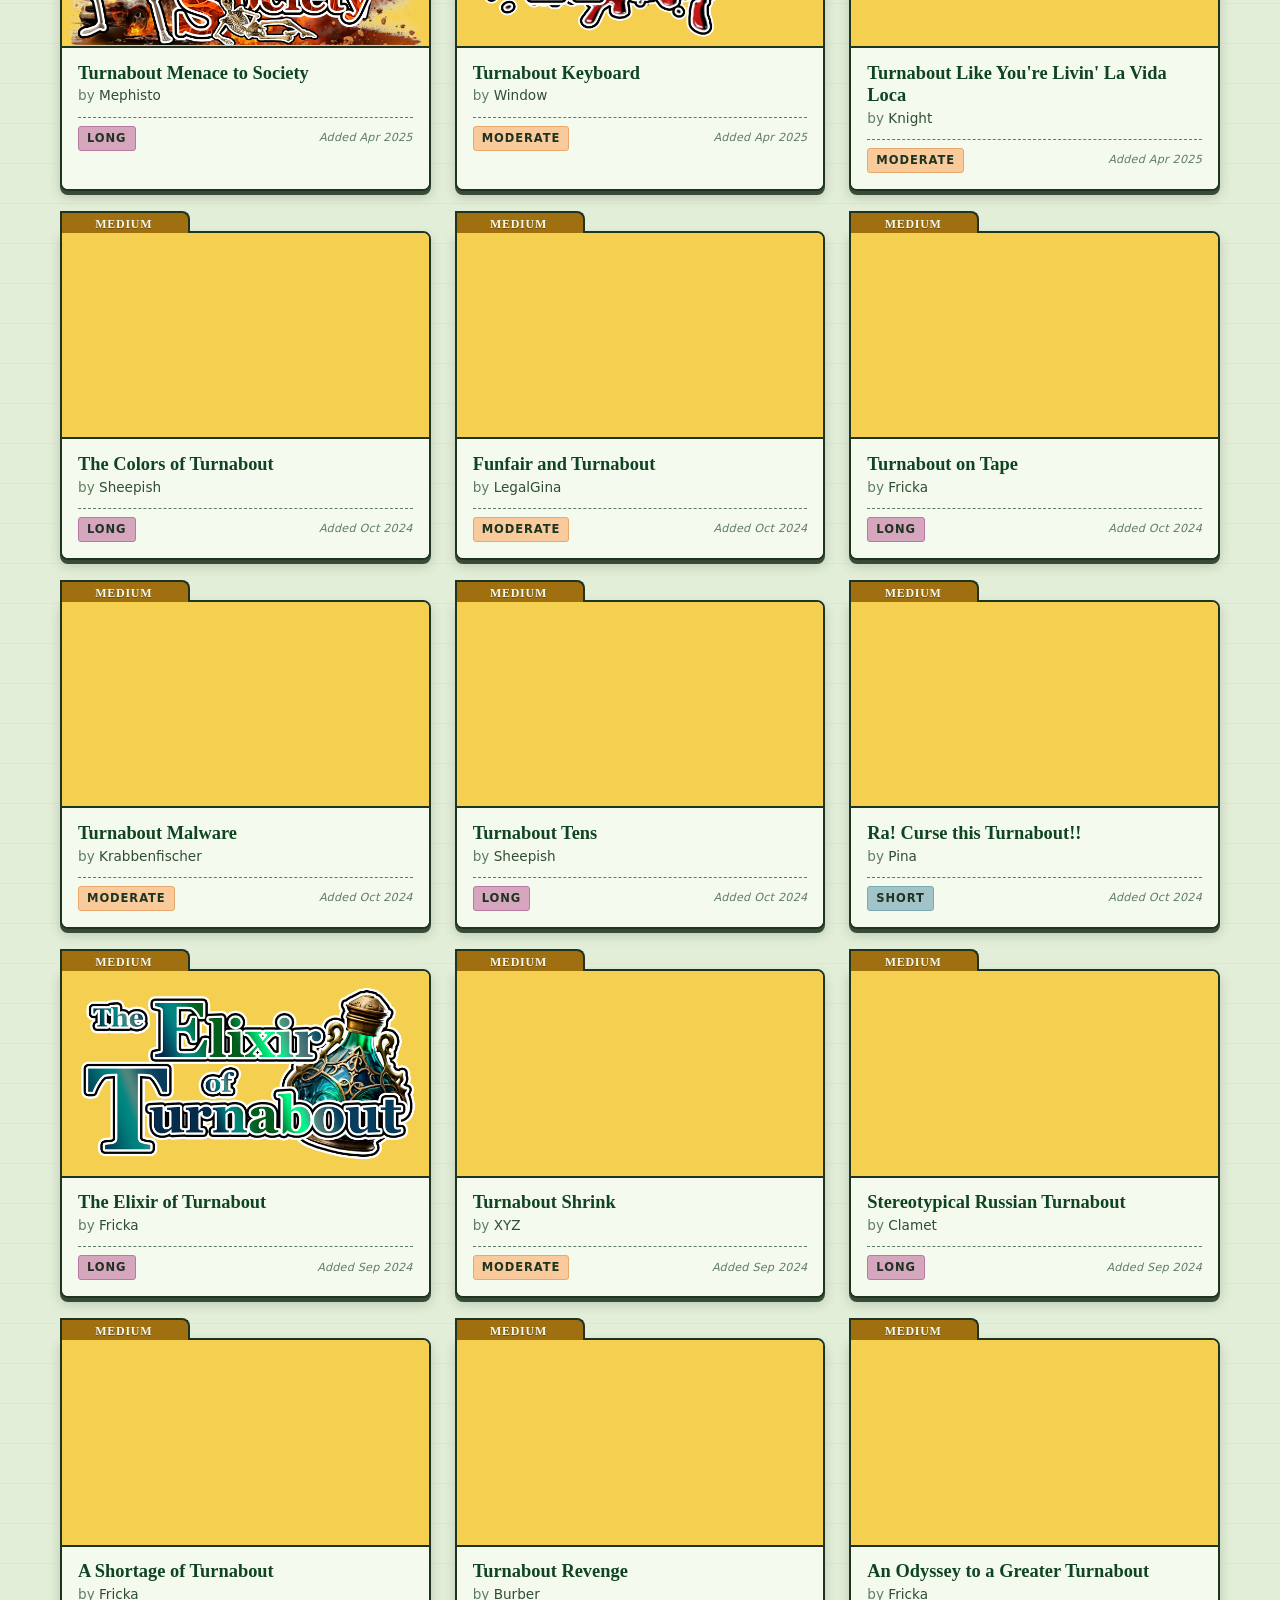
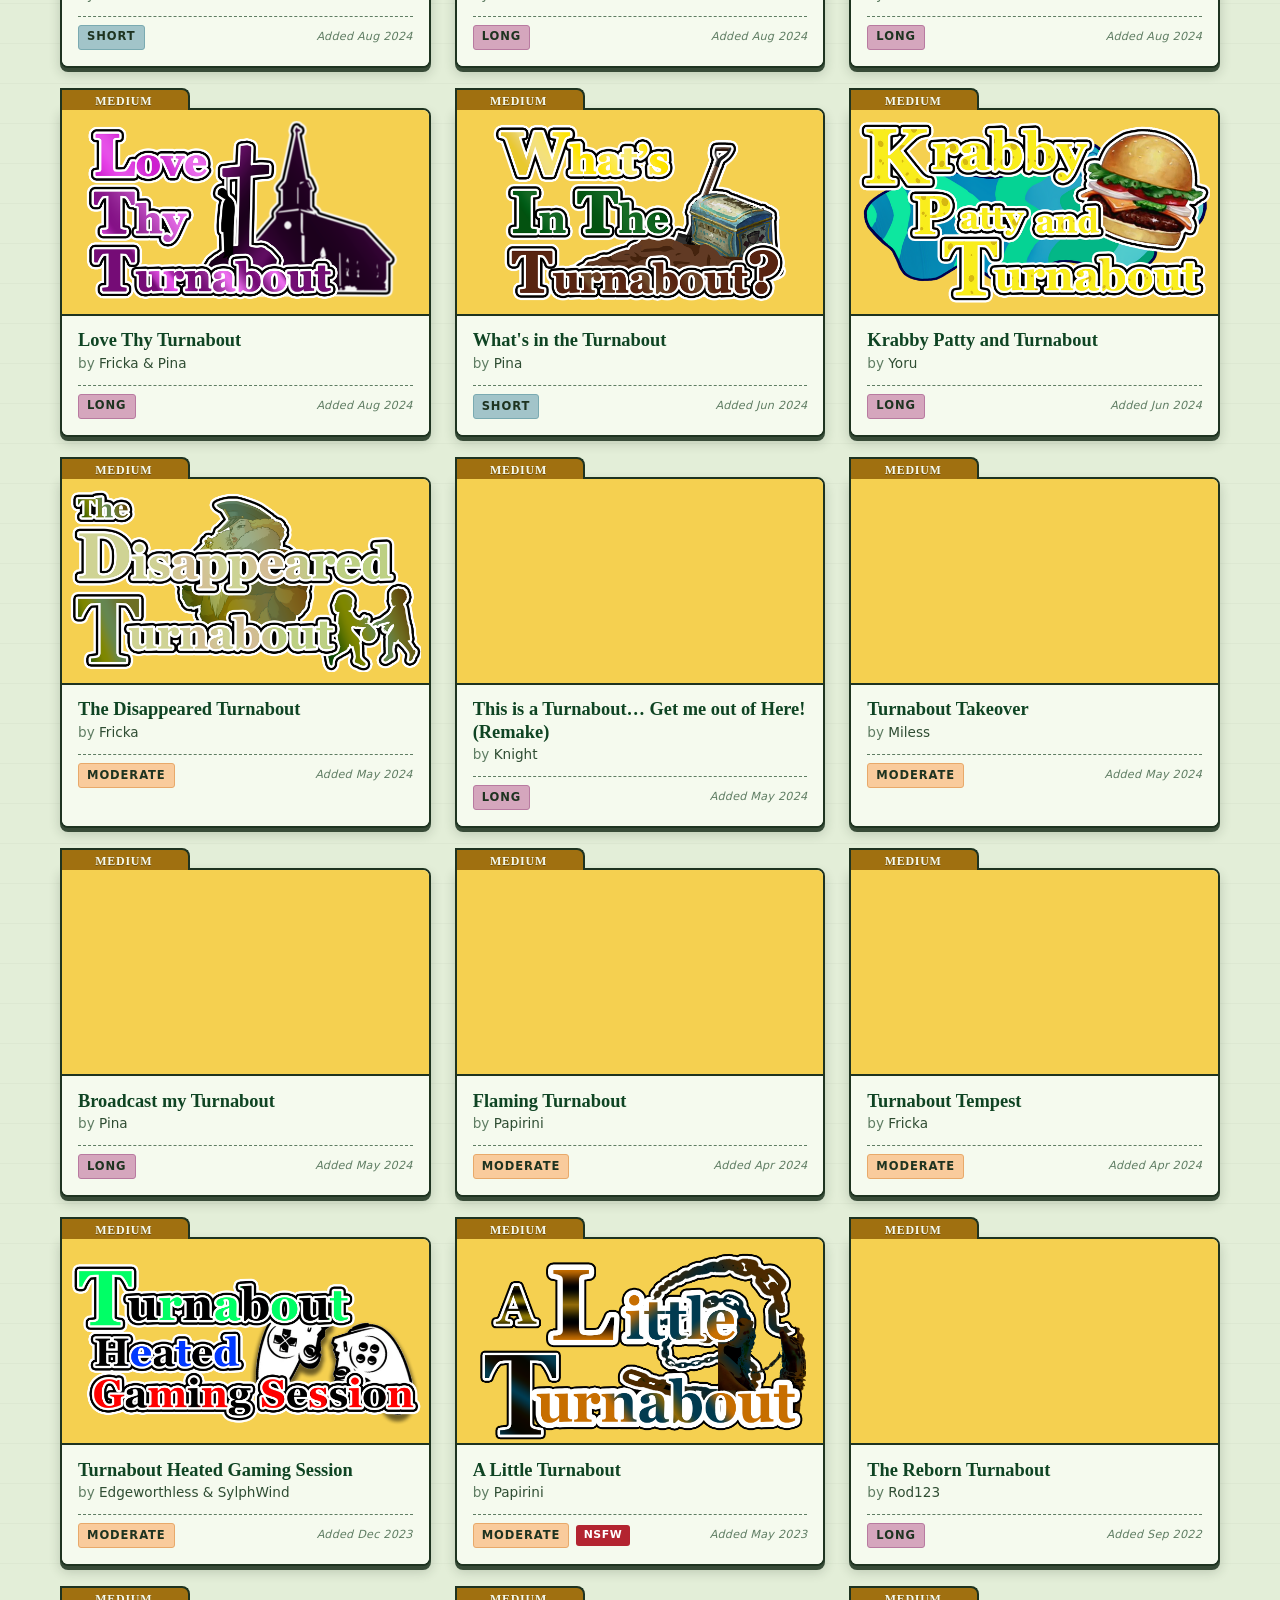
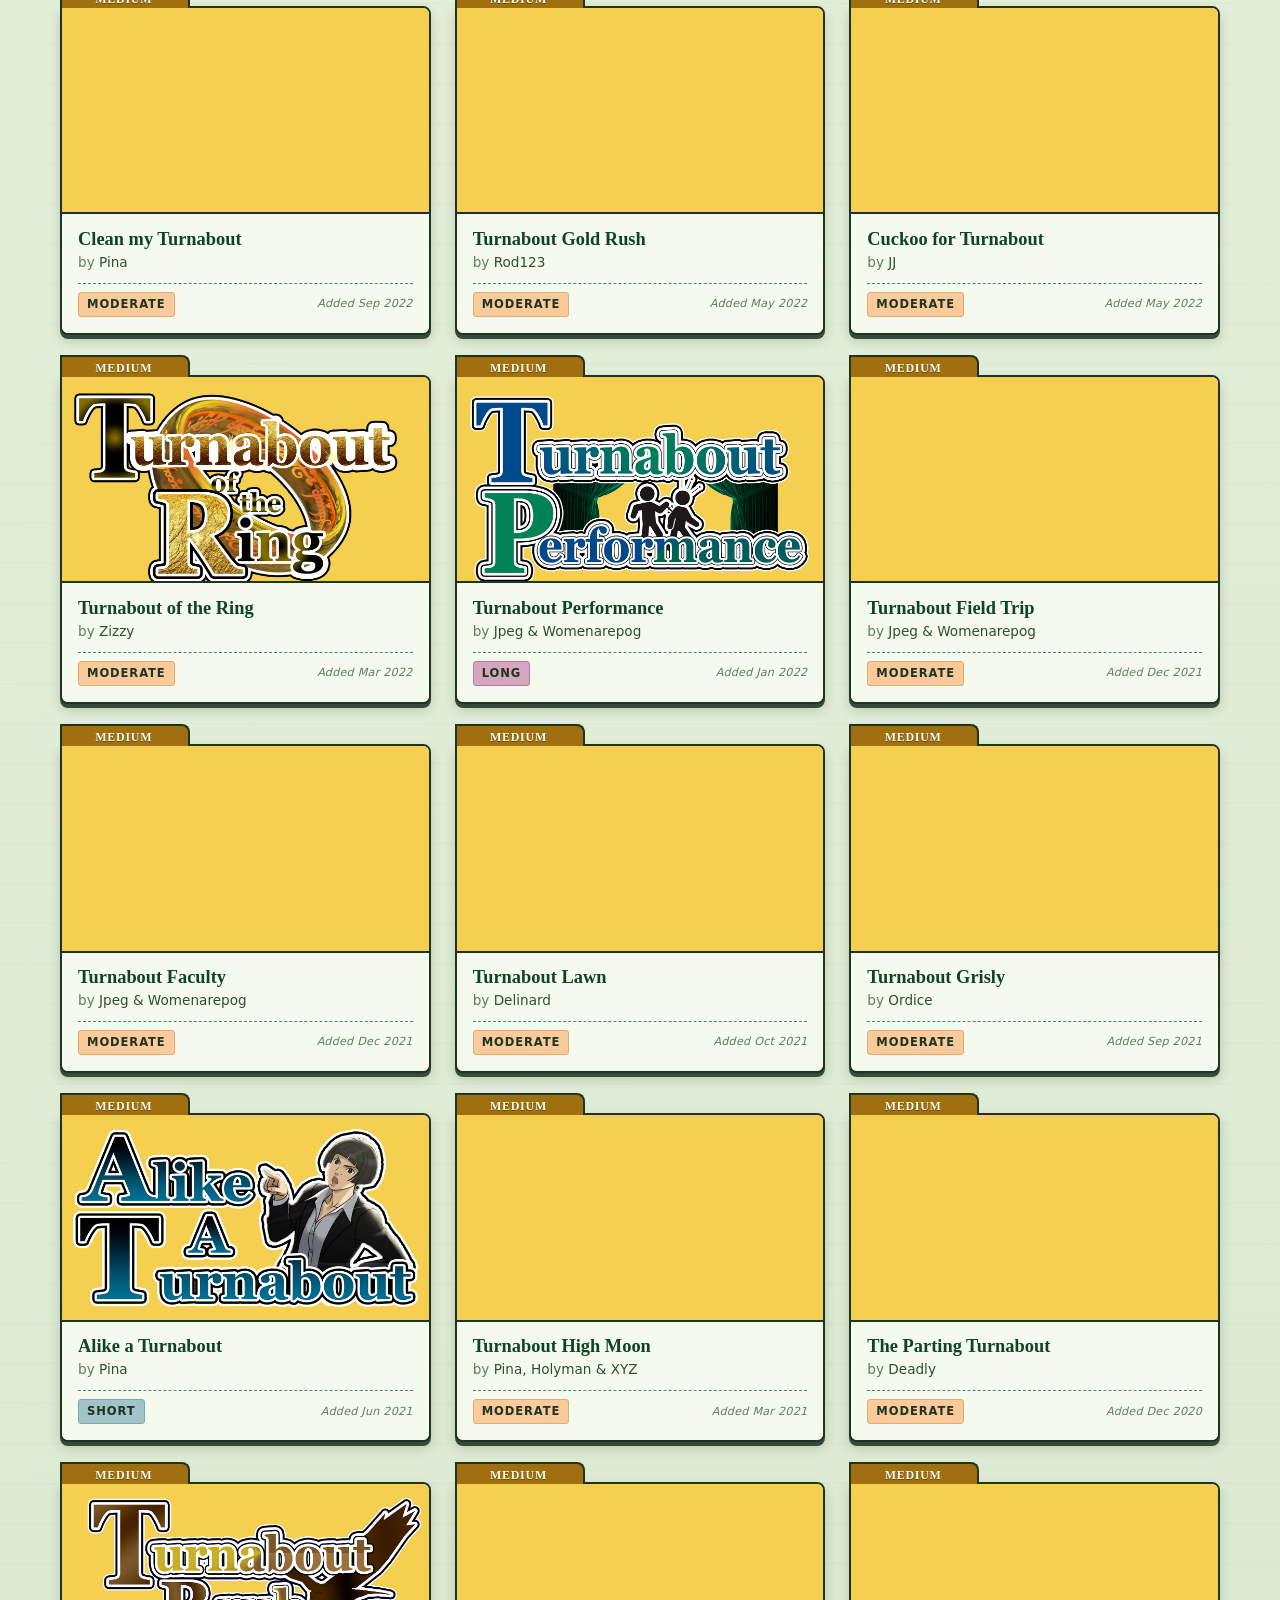
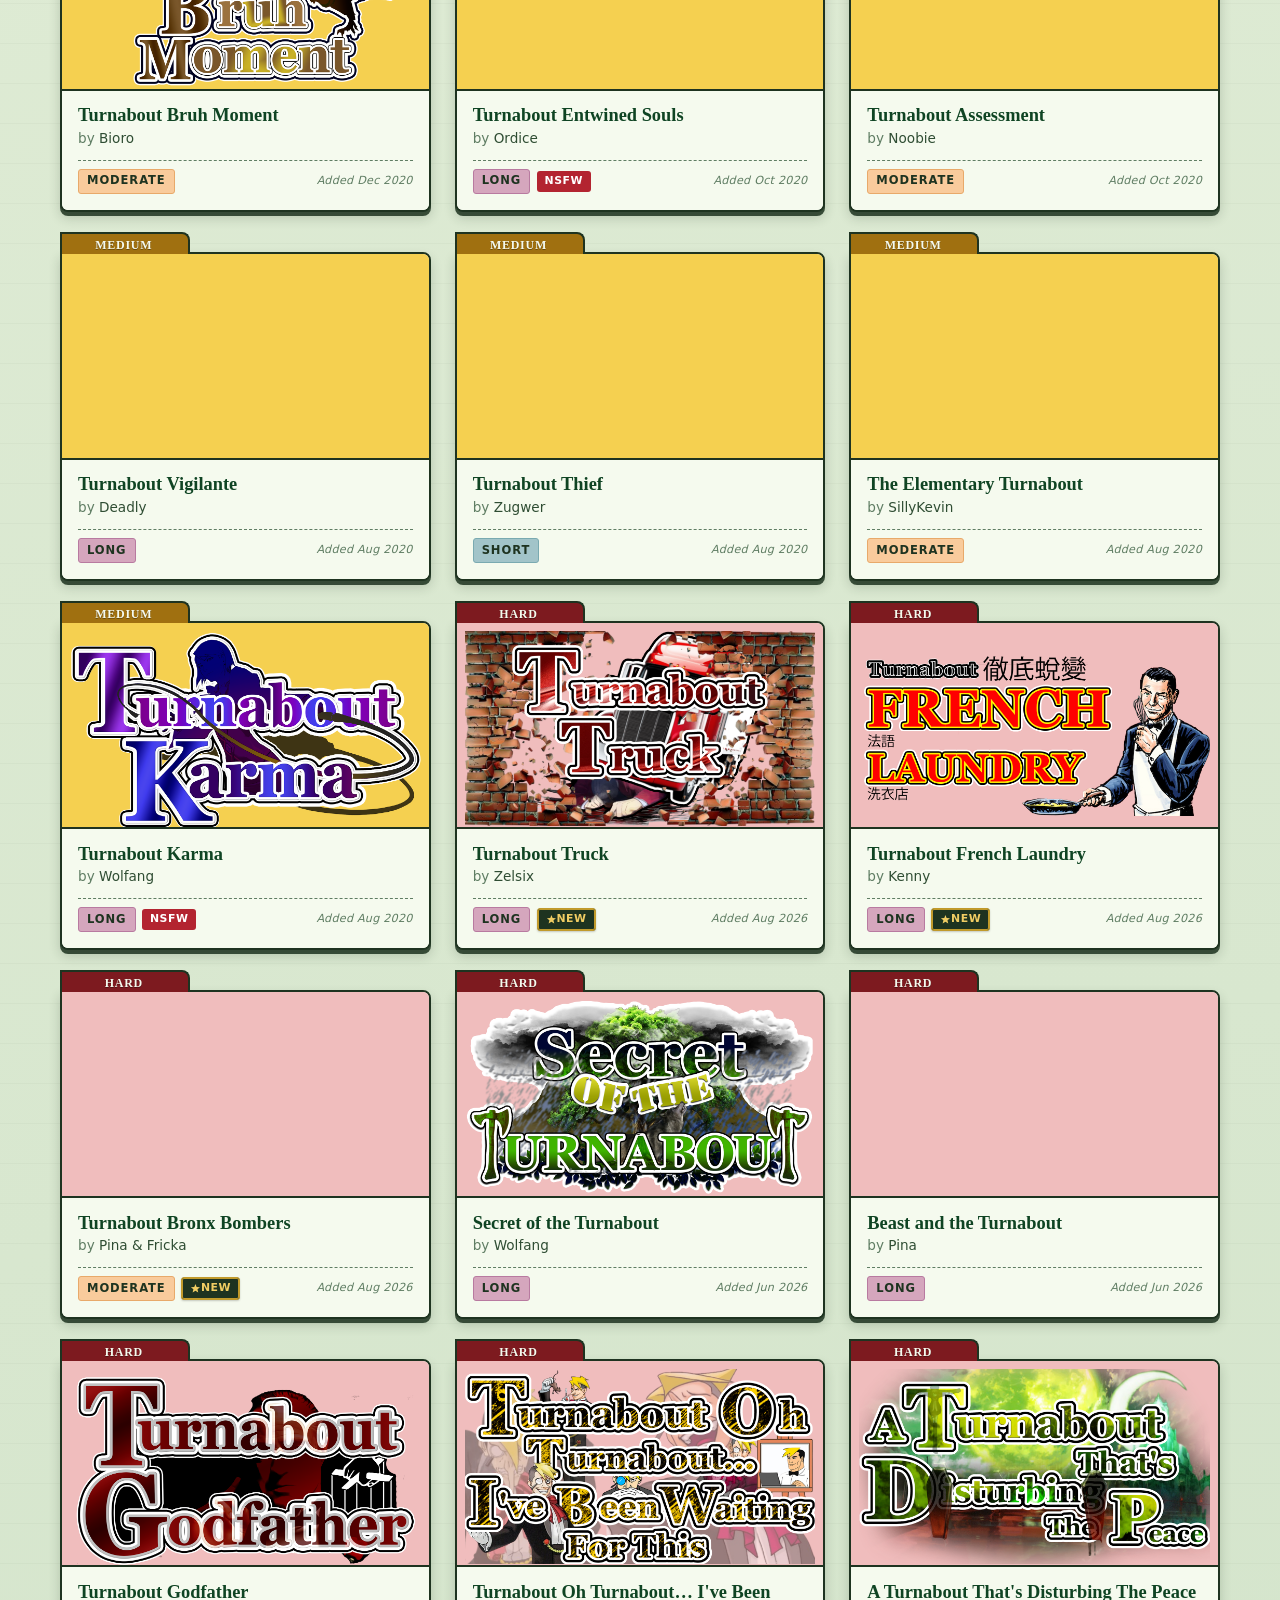
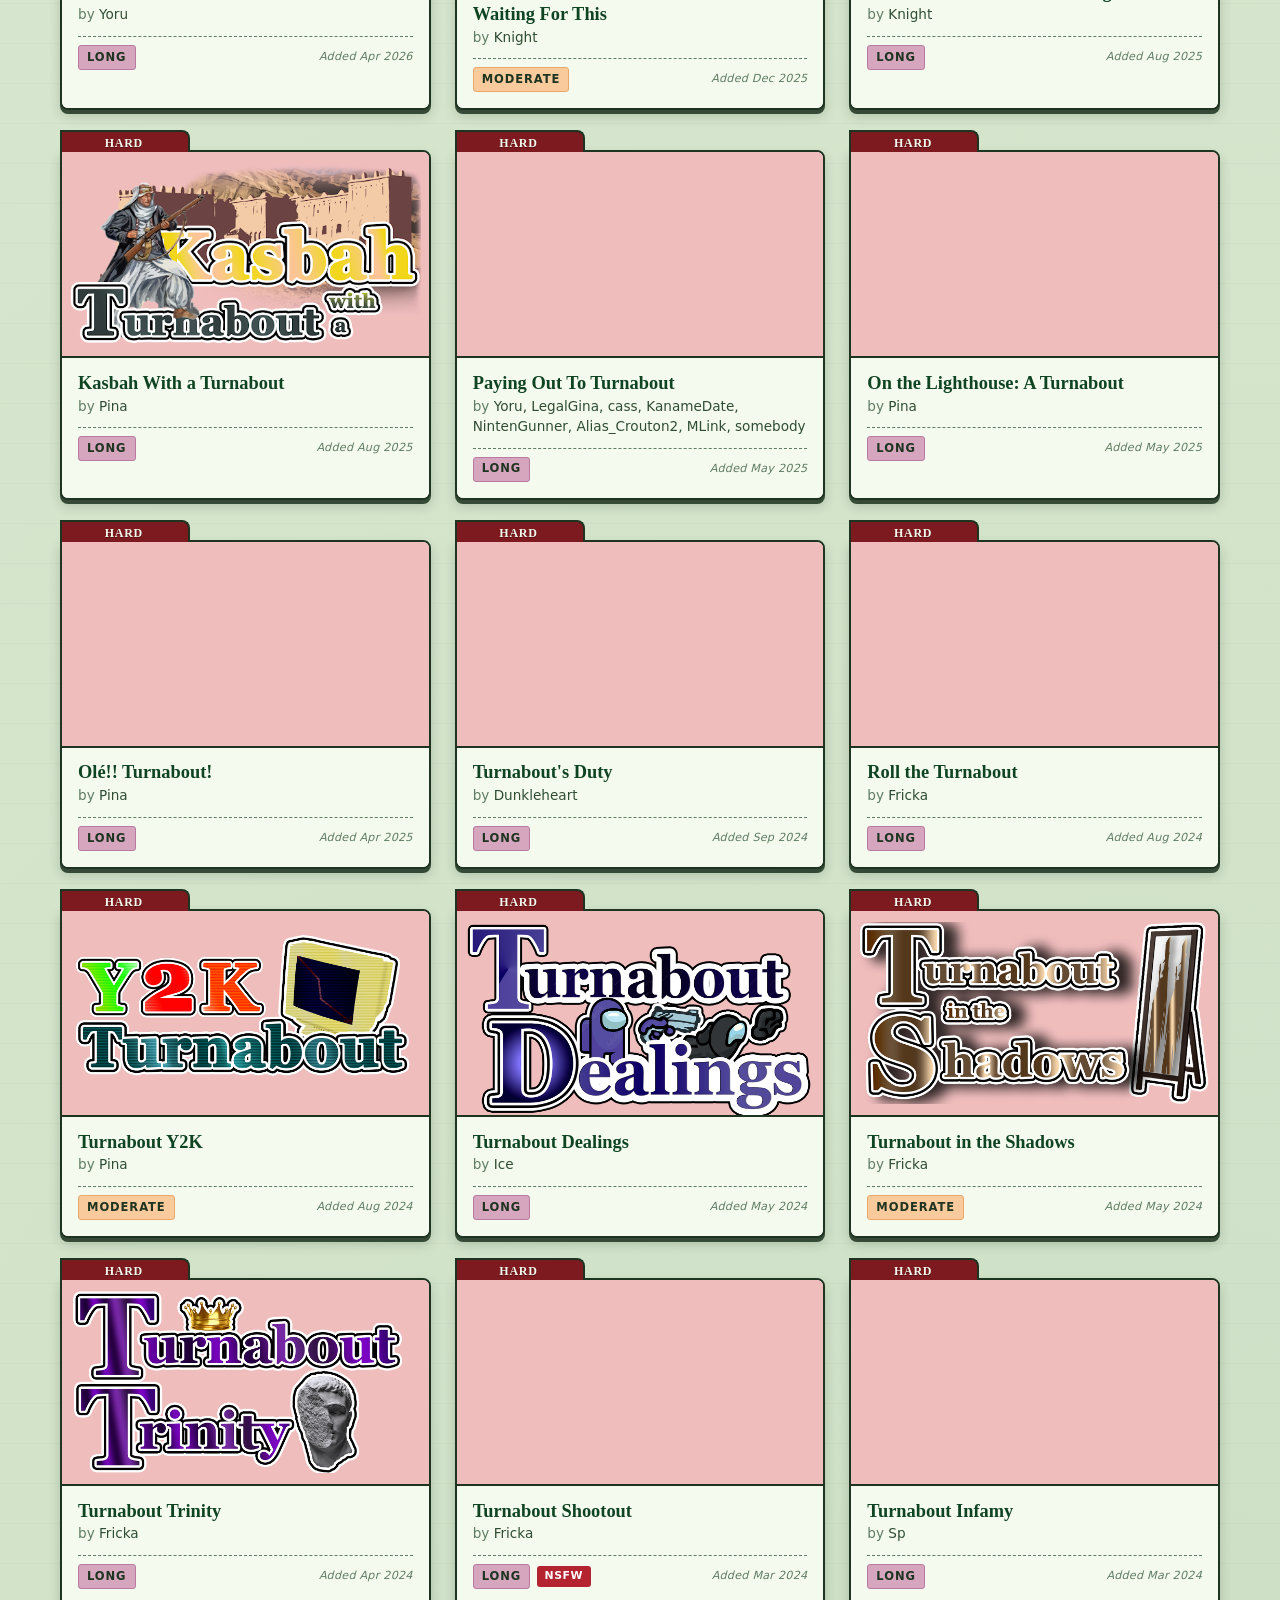
==== commit 282db140: "Yes" ====
--- a/index.html
+++ b/index.html
@@ -23,11 +23,11 @@
        archive.html and in resources.html. See GITHUB_PAGES_SETUP.md. -->
   <meta property="og:type" content="website" />
   <meta property="og:site_name" content="Vanilla Case List" />
-  <meta property="og:url" content="https://lublurrr.github.io/vanilla-case-list" />
+  <meta property="og:url" content="https://vanillacaselist.com/" />
   <meta property="og:title" content="Vanilla Case List" />
   <meta property="og:description"
     content="The best Ace Attorney fan cases: for roleplay on Attorney Online, objection.lol, and beyond." />
-  <meta property="og:image" content="https://lublurrr.github.io/vanilla-case-list/images/vcl-logo.png" />
+  <meta property="og:image" content="https://vanillacaselist.com/images/vcl-logo.png" />
   <meta property="og:image:width" content="1440" />
   <meta property="og:image:height" content="720" />
   <meta property="og:image:alt" content="Vanilla Case List logo" />
@@ -37,7 +37,7 @@
   <meta name="twitter:title" content="Vanilla Case List" />
   <meta name="twitter:description"
     content="The best Ace Attorney fan cases: for roleplay on Attorney Online, objection.lol, and beyond." />
-  <meta name="twitter:image" content="https://lublurrr.github.io/vanilla-case-list/images/vcl-logo.png" />
+  <meta name="twitter:image" content="https://vanillacaselist.com/images/vcl-logo.png" />
 
   <!-- Embed accent colour (the deep navy from the logo's "V") -->
   <meta name="theme-color" content="#0a2563" />
@@ -52,6 +52,7 @@
   <!-- The illustrated horizons. Deferred: it only draws once the page is
        laid out, and the masthead's colours are already right without it. -->
   <script src="scenes.js" defer></script>
+</head>
 
 <body>
   <header class="site-header">
